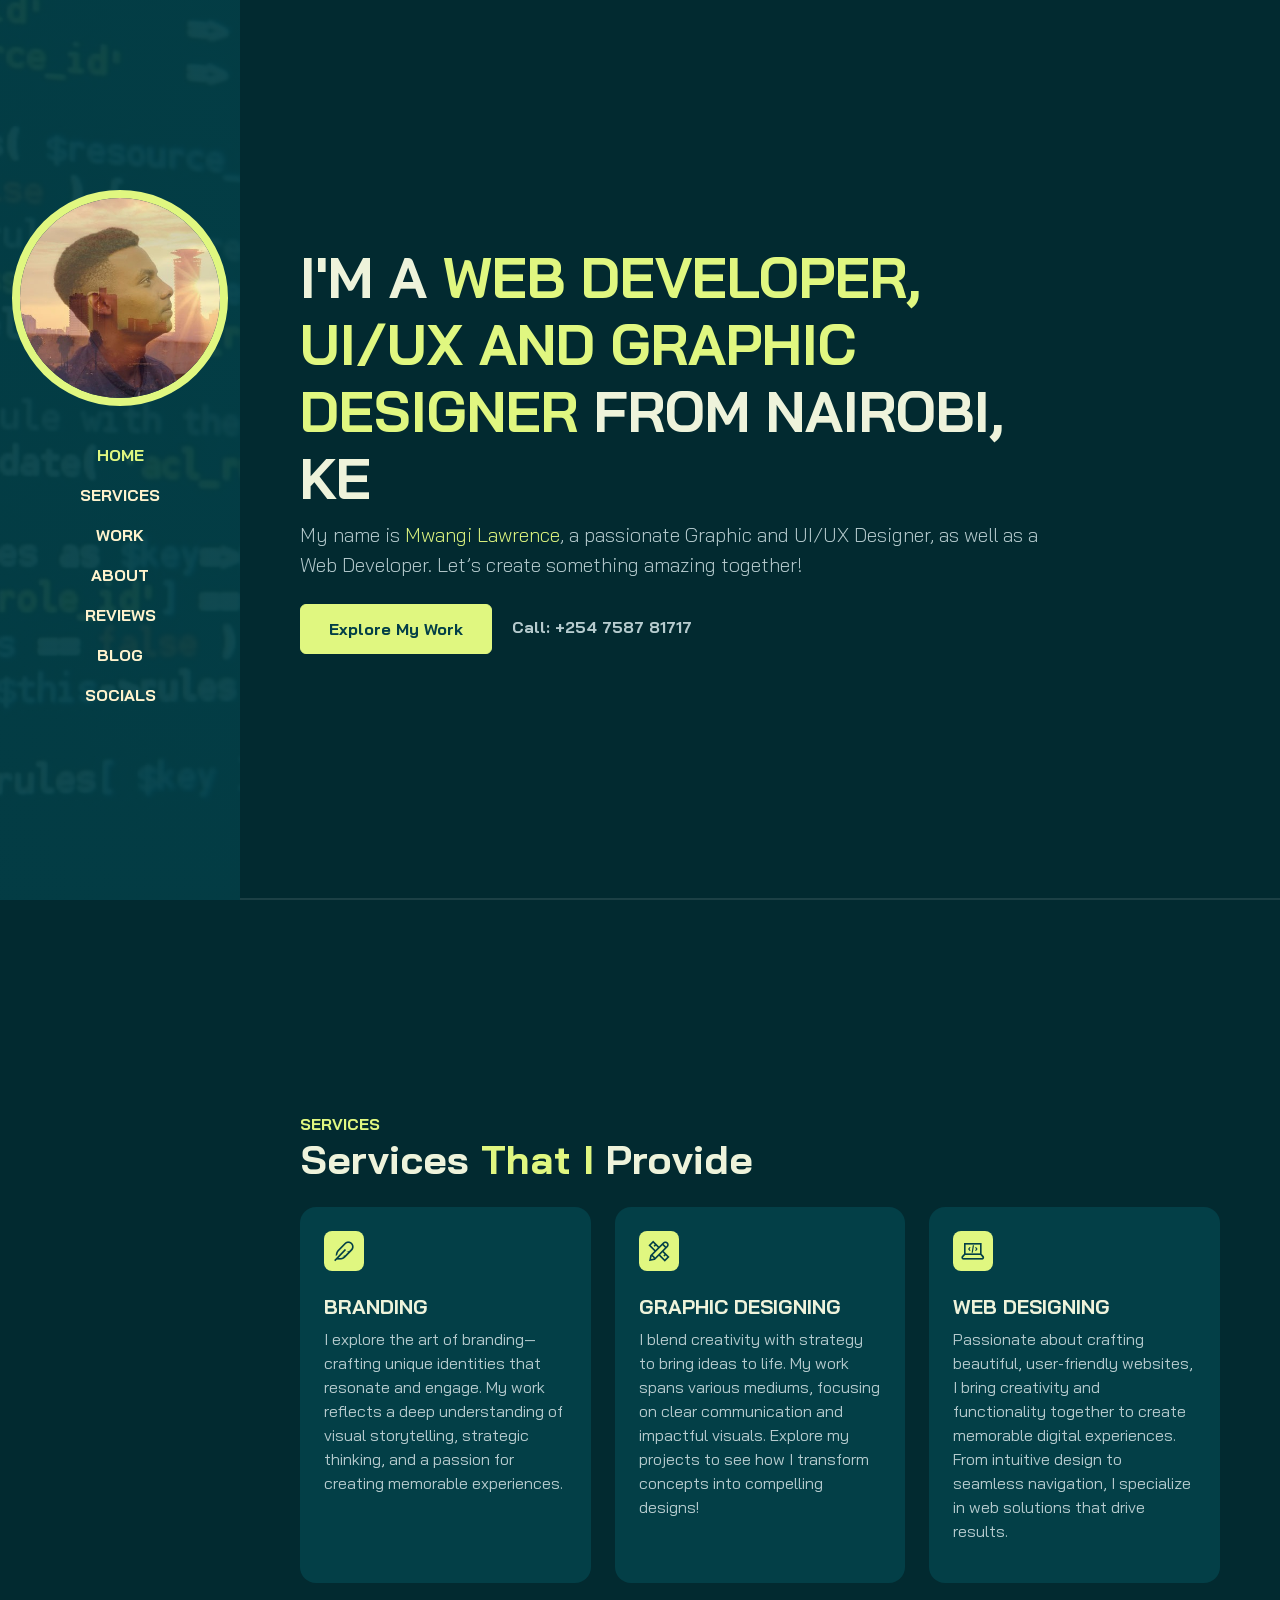
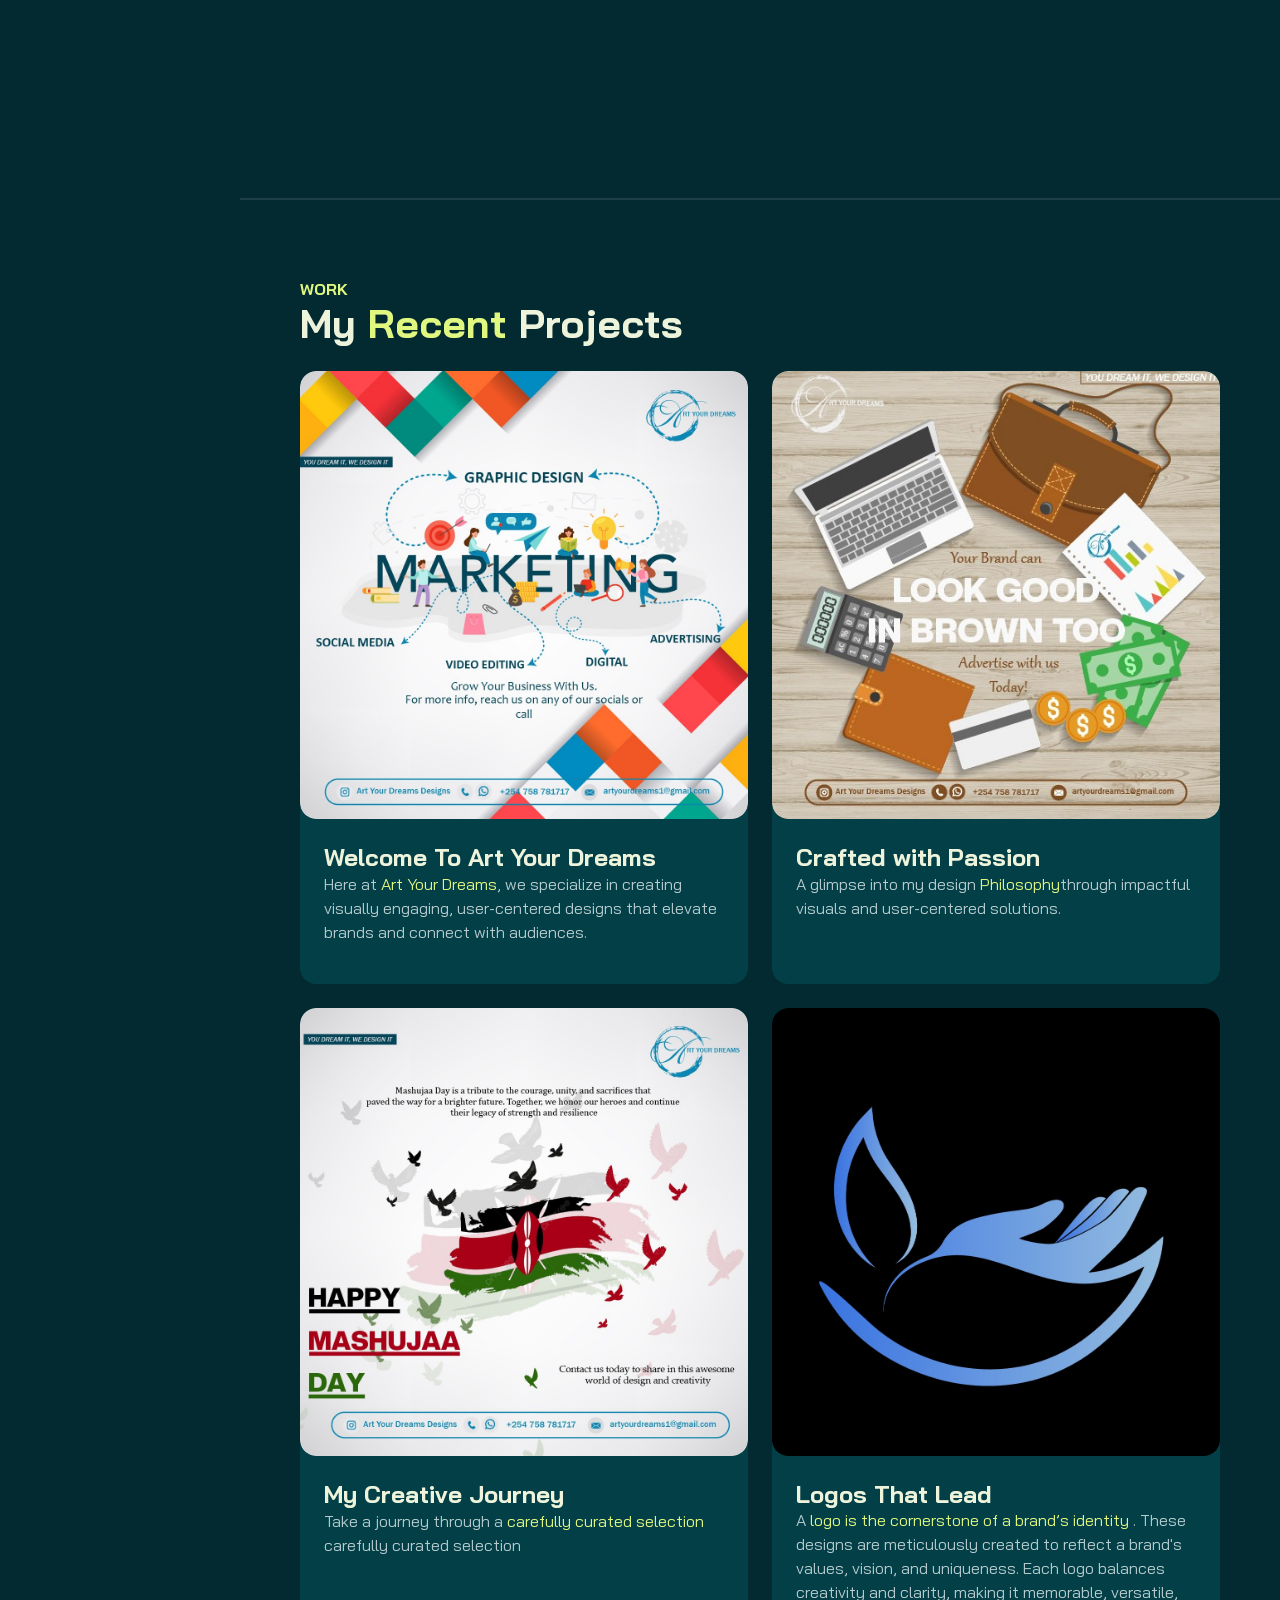
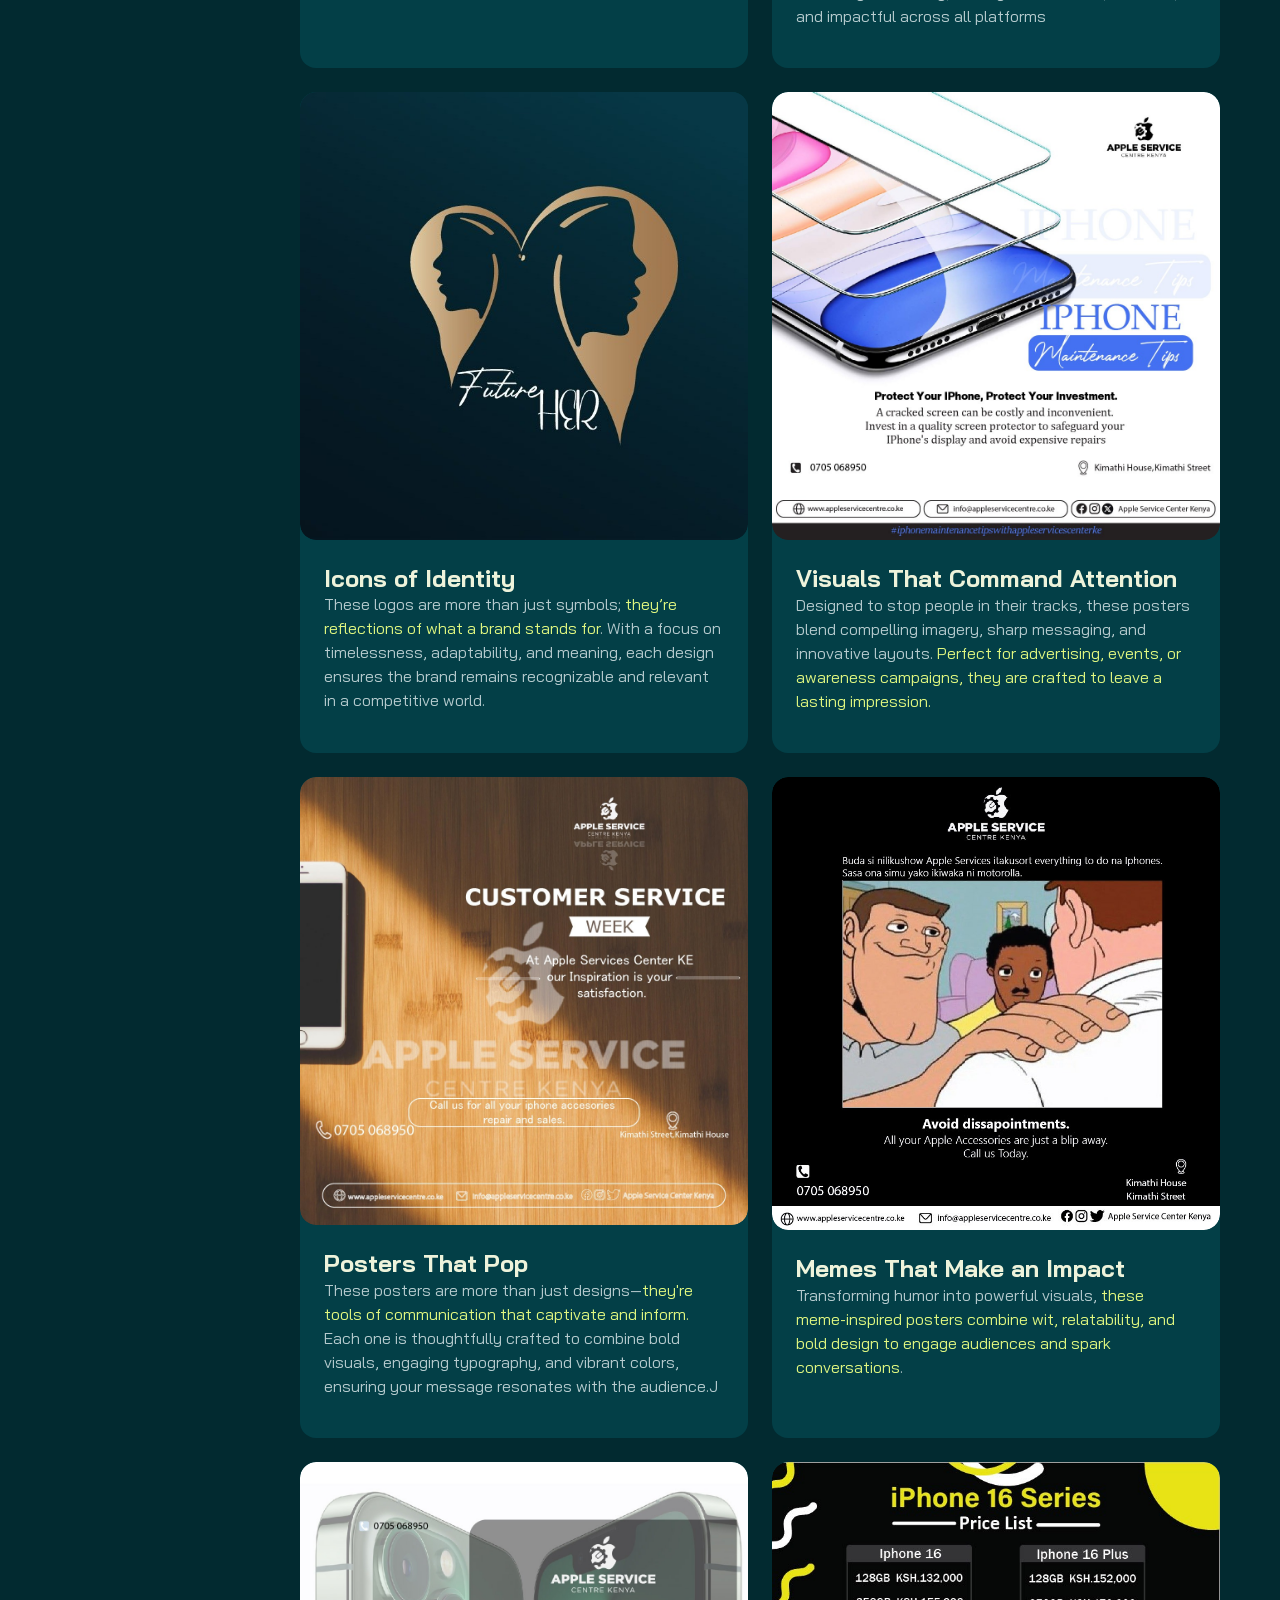
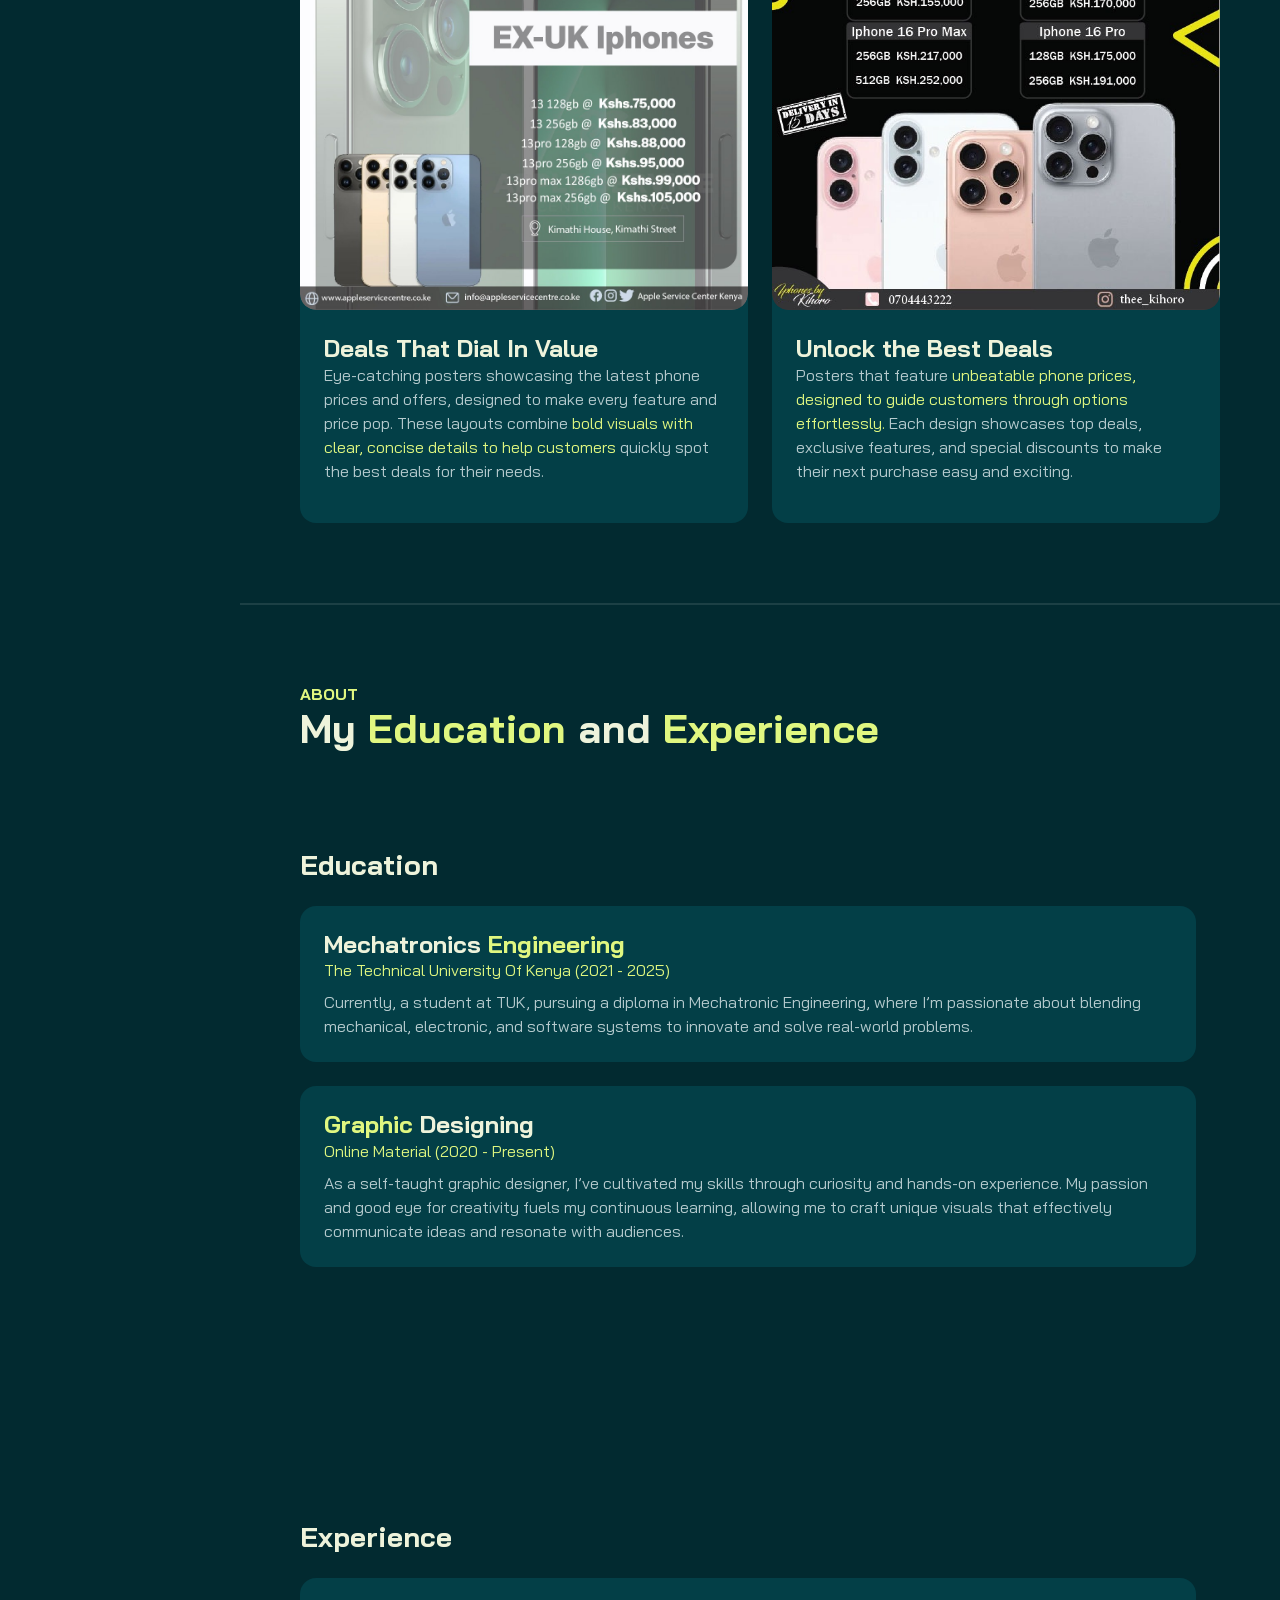
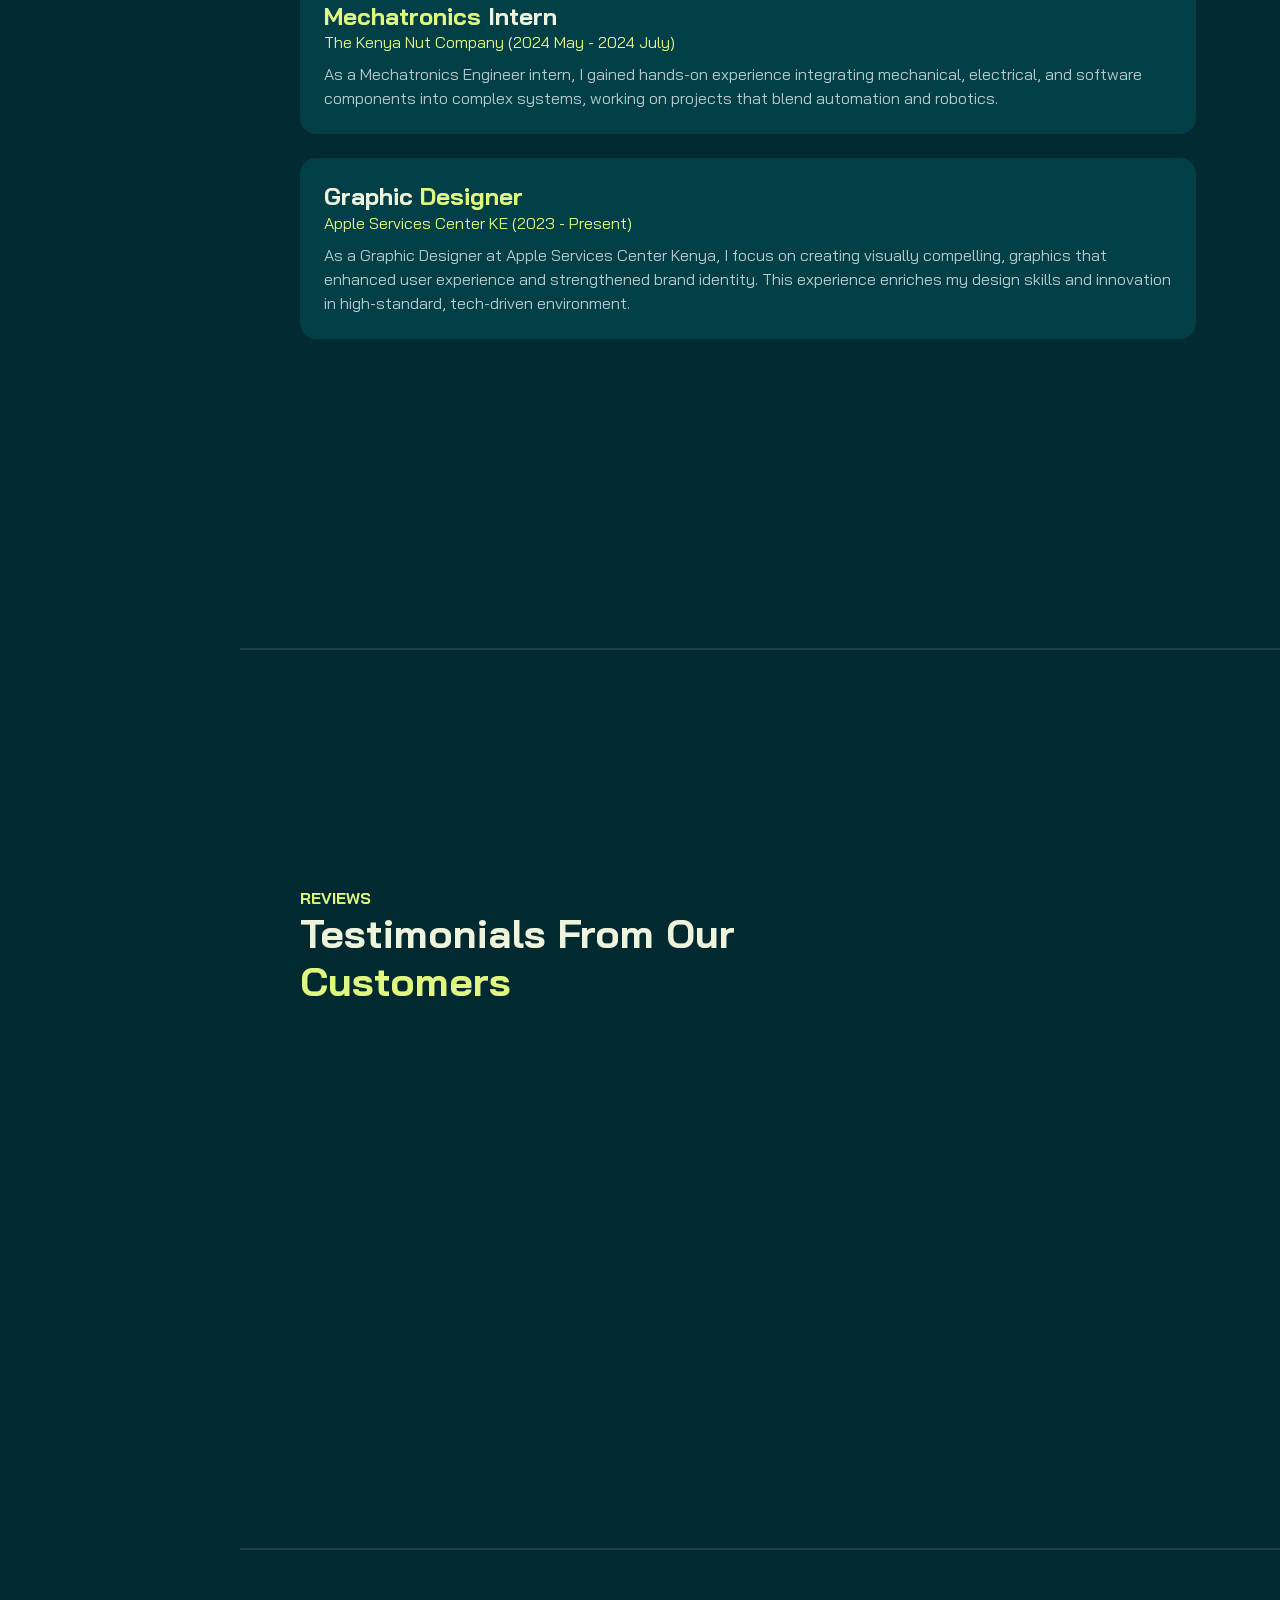
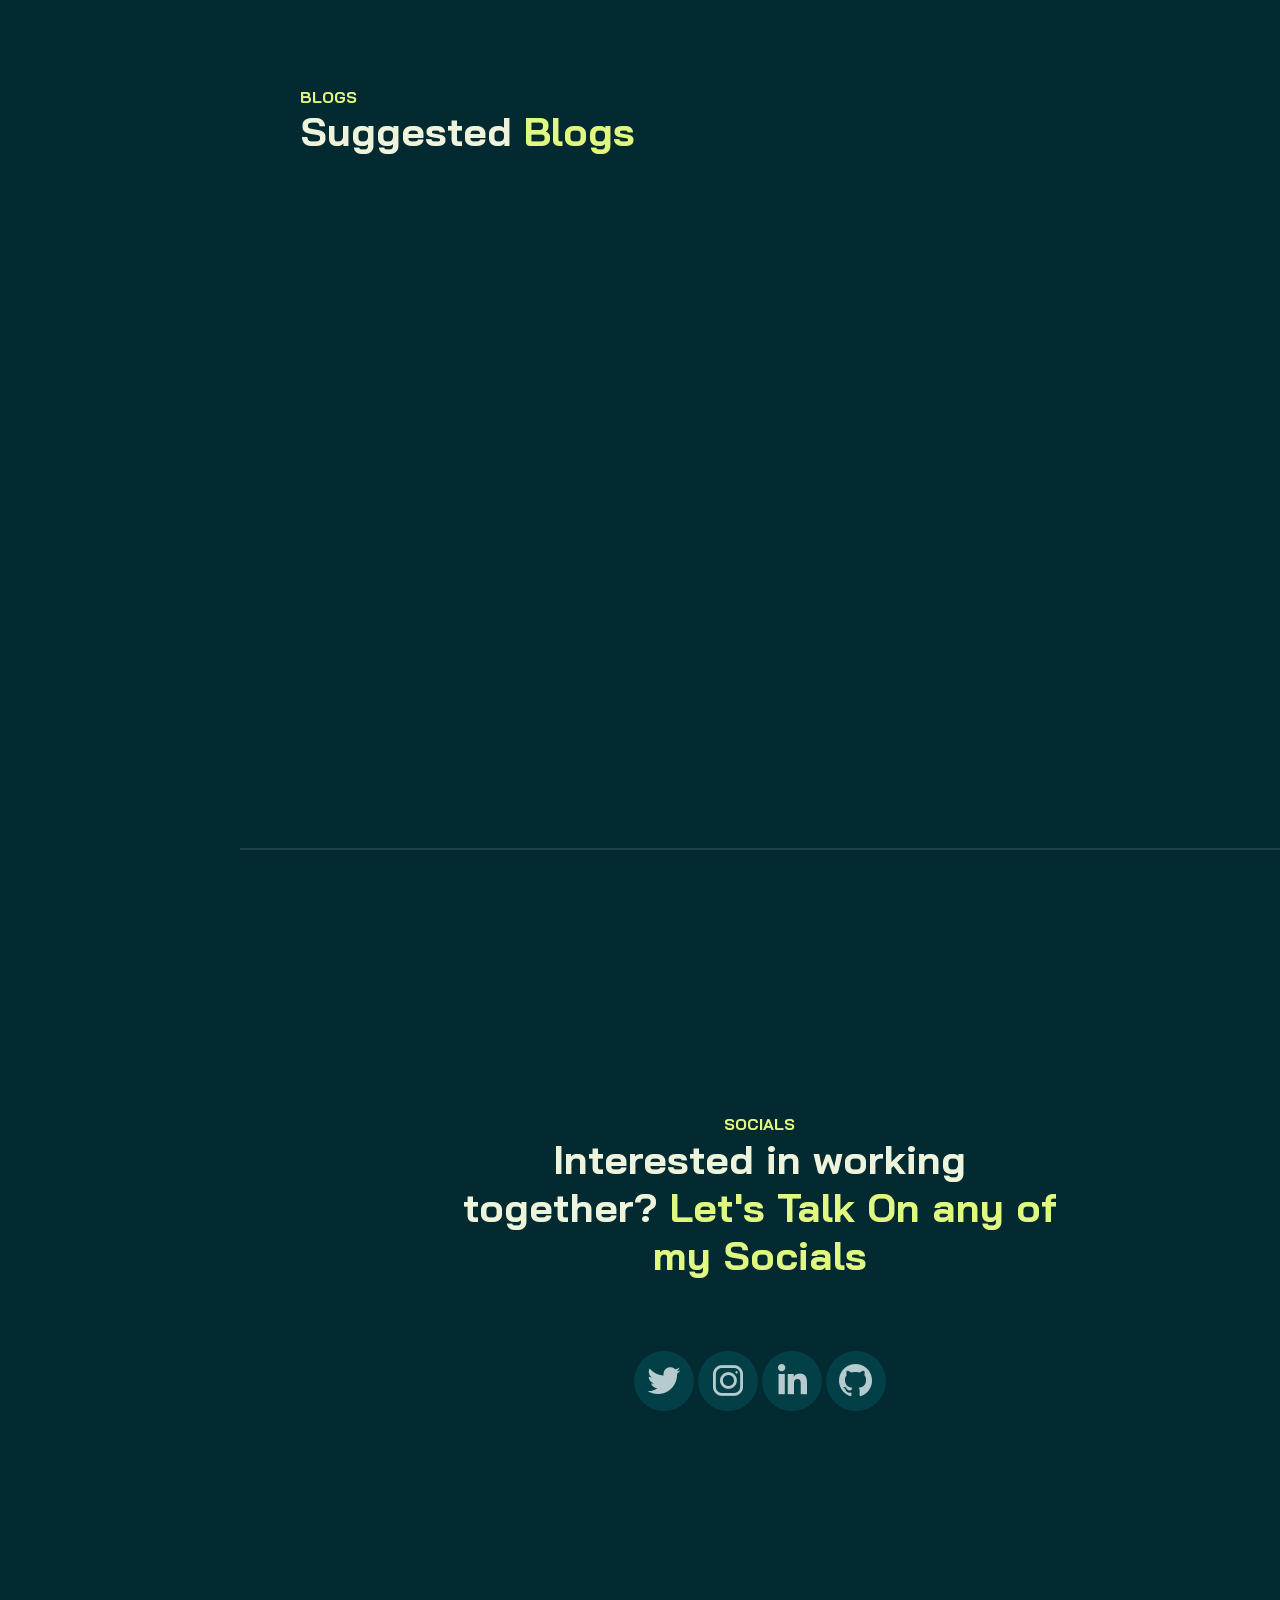
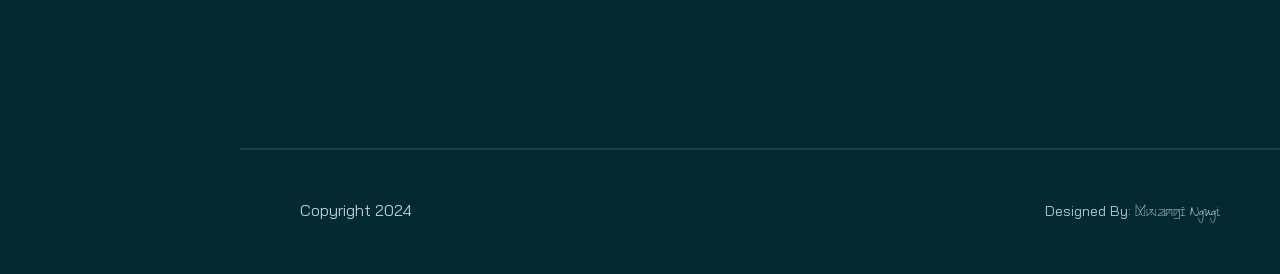
==== HTML.html @ e0cb2534 "portfolio complete! ready for deployment" ====
<!doctype html>
<html lang="en">
<head>
    <meta charset="UTF-8">
    <meta name="viewport" content="width=device-width, initial-scale=1">
    <title>Portfolio</title>
    <link rel="stylesheet" href="./assets/css/bootstrap.min.css">
    <link rel="stylesheet" href="./assets/css/aos.css">
    <link rel="stylesheet" href="./assets/css/line-awesome.min.css">
    <link rel="stylesheet" href="./assets/css/CSS.css">
</head>
<body data-bs-spy="scroll" data-bs-target=".navbar">

<!-- Navbar -->
<nav class="navbar navbar-expand-lg navbar-dark fixed-top">
    <div class="container flex-lg-column">
        <a class="navbar-brand mx-lg-auto mb-lg-4" href="#">
            <span class="h3 fw-bold d-block d-lg-none">
                <span class="style2">Mwangi</span>
                <span class="style1"> Ngugi</span>
            </span>
            <img src="./assets/images/profile.jpeg" class="d-none d-lg-block rounded-circle" alt="profile photo">
        </a>

        <button class="navbar-toggler" type="button" data-bs-toggle="collapse" data-bs-target="#navbarNavAltMarkup"
                aria-controls="navbarNavAltMarkup" aria-expanded="false" aria-label="Toggle navigation">
            <span class="navbar-toggler-icon"></span>
        </button>
        <div class="collapse navbar-collapse" id="navbarNavAltMarkup">
            <div class="navbar-nav ms-auto flex-lg-column text-lg-center">
                <a class="nav-link active" aria-current="page" href="#home">HOME</a>
                <a class="nav-link " aria-current="page" href="#services">SERVICES</a>
                <a class="nav-link " aria-current="page" href="#work">WORK</a>
                <a class="nav-link " aria-current="page" href="#about">ABOUT</a>
                <a class="nav-link " aria-current="page" href="#reviews">REVIEWS</a>
                <a class="nav-link " aria-current="page" href="#blog">BLOG</a>
                <a class="nav-link " aria-disabled="true" href="#socials">SOCIALS</a>
            </div>
        </div>
    </div>
</nav>
<!--END NAVBAR-->

<!--CONTENT WRAPPER-->
<div id="content-wrapper">
    <!--HOME-->
    <section id="home" class="full-height px-lg-5">
        <div class="container">
            <div class="row">
                <div class="col-lg-10">
                    <h1 class="display-4 fw-bold" data-aos="fade-up">I'M A <span class="text-brand">WEB DEVELOPER, UI/UX AND GRAPHIC DESIGNER</span>
                        FROM NAIROBI, KE</h1>
                    <p class="lead mt-2 mb-4" data-aos="fade-up" data-aos-delay="300">My name is <span
                            class="text-brand">Mwangi Lawrence</span>, a passionate Graphic and UI/UX Designer, as well
                        as a
                        Web Developer. Let’s create something amazing together!</p>
                    <div data-aos="fade-up" data-aos-delay="600">
                        <a href="#work" class="btn btn-brand me-3">Explore My Work</a>
                        <a href="tel:+254758781717" class="link-custom">Call: +254 7587 81717</a>
                    </div>

                </div>
            </div>
        </div>
    </section>

    <!--END HOME-->

    <!--SERVICES-->
    <section id="services" class="full-height px-lg-5" data-aos="fade-up">
        <div class="container">
            <div class="row pb-4">
                <div class="col-lg-8">
                    <h6 class="text-brand">SERVICES</h6>
                    <h1>Services <span class="text-brand">That I</span> Provide</h1>
                </div>
            </div>

            <div class="row gy-4">
                <div class="col-md-4" data-aos="fade-up">
                    <div class="service p-4 bg-base rounded-4 shadow-effect h-100 d-flex flex-column">
                        <div class="icons rounded-3">
                            <i class="las la-feather"></i>
                        </div>
                        <h5 class="mt-4 mb-2">BRANDING</h5>
                        <p>I explore the art of branding—crafting unique identities that resonate and engage. My work
                            reflects a deep understanding of visual storytelling, strategic thinking, and a passion for
                            creating memorable experiences.</p>
                        <!--                        <a href="#" class="link-custom">Read More</a>-->
                    </div>
                </div>


                <div class="col-md-4" data-aos="fade-up" data-aos-delay="300">
                    <div class="service p-4 bg-base rounded-4 shadow-effect h-100 d-flex flex-column">
                        <div class="icons rounded-3">
                            <i class="las la-pencil-ruler"></i>
                        </div>
                        <h5 class="mt-4 mb-2">GRAPHIC DESIGNING</h5>
                        <p>I blend creativity with strategy to bring ideas to life. My work spans various mediums,
                            focusing on clear communication and impactful visuals. Explore my projects to see how I
                            transform concepts into compelling designs!</p>
                        <!--                        <a href="#" class="link-custom">Read More</a>-->
                    </div>
                </div>


                <div class="col-md-4" data-aos="fade-up" data-aos-delay="600">
                    <div class="service p-4 bg-base rounded-4 shadow-effect h-100 d-flex flex-column">
                        <div class="icons rounded-3">
                            <i class="las la-laptop-code"></i>
                        </div>
                        <h5 class="mt-4 mb-2">WEB DESIGNING</h5>
                        <p>Passionate about crafting beautiful, user-friendly websites, I bring creativity and
                            functionality together to create memorable digital experiences. From intuitive design to
                            seamless navigation, I specialize in web solutions that drive results.</p>
                        <!--                        <a href="#" class="link-custom">Read More</a>-->
                    </div>
                </div>

            </div>
        </div>
    </section>

    <!--END SERVICES-->

    <!--WORK-->
    <section id="work" class="full-height px-lg-5">
        <div class="container">
            <div class="row pb-4">
                <div class="col-lg-8" data-aos="fade-up">
                    <h6 class="text-brand">WORK</h6>
                    <h1>My <span class="text-brand">Recent</span> Projects</h1>
                </div>
            </div>

            <div class="row gy-4">
                <div class="col-md-6" data-aos="fade-up">
                    <div class="card-custom shadow-effect bg-base rounded-4 h-100 d-flex flex-column">
                        <div class="card-custom-image rounded-4">
                            <img class="rounded-4" src="./assets/images/design-project-1.jpeg" alt="design-project-1">
                        </div>
                        <div class="card-custom-content p-4">
                            <h4>Welcome To Art Your Dreams</h4>
                            <p>Here at <span class="text-brand">Art Your Dreams</span>, we specialize in creating
                                visually engaging, user-centered designs that elevate brands and connect with audiences.
                            </p>
                            <!--                            <a href="#" class="link-custom">Explore More</a>-->
                        </div>
                    </div>
                </div>


                <div class="col-md-6" data-aos="fade-up" data-aos-delay="300">
                    <div class="card-custom shadow-effect bg-base rounded-4 h-100 d-flex flex-column">
                        <div class="card-custom-image rounded-4">
                            <img class="rounded-4" src="./assets/images/design-project-3.jpeg" alt="design-project-1">
                        </div>
                        <div class="card-custom-content p-4">
                            <h4>Crafted with Passion</h4>
                            <p>A glimpse into my design <span class="text-brand">Philosophy</span>through impactful
                                visuals and user-centered solutions.
                            </p>
                            <!--                            <a href="#" class="link-custom">Explore More</a>-->
                        </div>
                    </div>
                </div>


                <div class="col-md-6" data-aos="fade-up">
                    <div class="card-custom shadow-effect bg-base rounded-4 h-100 d-flex flex-column">
                        <div class="card-custom-image rounded-4">
                            <img class="rounded-4" src="./assets/images/design-project-2.jpeg" alt="design-project-1">
                        </div>
                        <div class="card-custom-content p-4">
                            <h4>My Creative Journey</h4>
                            <p>Take a journey through a <span class="text-brand">carefully curated selection </span>carefully
                                curated selection
                            </p>
                            <!--                            <a href="#" class="link-custom">Explore More</a>-->
                        </div>
                    </div>
                </div>


                <div class="col-md-6" data-aos="fade-up" data-aos-delay="300">
                    <div class="card-custom shadow-effect bg-base rounded-4 h-100 d-flex flex-column">
                        <div class="card-custom-image rounded-4">
                            <img class="rounded-4" src="./assets/images/mindful_logo.jpeg" alt="design-project-1">
                        </div>
                        <div class="card-custom-content p-4">
                            <h4>Logos That Lead</h4>
                            <p>A <span
                                    class="text-brand">logo is the cornerstone of a brand’s identity</span> .
                                These designs are meticulously created to reflect a brand's values, vision, and
                                uniqueness. Each logo balances creativity and clarity, making it memorable, versatile,
                                and impactful across all platforms
                            </p>
                            <!--                            <a href="#" class="link-custom">Explore More</a>-->
                        </div>
                    </div>
                </div>

                <div class="col-md-6" data-aos="fade-up" data-aos-delay="300">
                    <div class="card-custom shadow-effect bg-base rounded-4 h-100 d-flex flex-column">
                        <div class="card-custom-image rounded-4">
                            <img class="rounded-4" src="./assets/images/futureher_logo.jpeg" alt="design-project-1">
                        </div>
                        <div class="card-custom-content p-4">
                            <h4>Icons of Identity</h4>
                            <p>These logos are more than just symbols; <span
                                    class="text-brand">they’re reflections of what a brand stands for</span>. With a
                                focus on timelessness, adaptability, and meaning, each design ensures the brand remains
                                recognizable and relevant in a competitive world.
                            </p>
                            <!--                            <a href="#" class="link-custom">Explore More</a>-->
                        </div>
                    </div>
                </div>

                <div class="col-md-6" data-aos="fade-up" data-aos-delay="300">
                    <div class="card-custom shadow-effect bg-base rounded-4 h-100 d-flex flex-column">
                        <div class="card-custom-image rounded-4">
                            <img class="rounded-4" src="./assets/images/apple_services_project_1.jpeg"
                                 alt="design-project-1">
                        </div>
                        <div class="card-custom-content p-4">
                            <h4>Visuals That Command Attention</h4>
                            <p>Designed to stop people in their tracks, these posters blend compelling imagery, sharp
                                messaging, and innovative layouts. <span
                                        class="text-brand">Perfect for advertising, events, or awareness campaigns, they are crafted to leave a lasting impression.</span>
                            </p>
                            <!--                            <a href="#" class="link-custom">Explore More</a>-->
                        </div>
                    </div>
                </div>

                <div class="col-md-6" data-aos="fade-up" data-aos-delay="300">
                    <div class="card-custom shadow-effect bg-base rounded-4 h-100 d-flex flex-column">
                        <div class="card-custom-image rounded-4">
                            <img class="rounded-4" src="./assets/images/apple_services_project_3.jpeg"
                                 alt="design-project-1">
                        </div>
                        <div class="card-custom-content p-4">
                            <h4>Posters That Pop</h4>
                            <p>These posters are more than just designs—<span
                                    class="text-brand">they're tools of communication that captivate and inform.</span>
                                Each one is thoughtfully crafted to combine bold visuals, engaging typography, and
                                vibrant colors, ensuring your message resonates with the audience.J
                            </p>
                            <!--                            <a href="#" class="link-custom">Explore More</a>-->
                        </div>
                    </div>
                </div>

                <div class="col-md-6" data-aos="fade-up" data-aos-delay="300">
                    <div class="card-custom shadow-effect bg-base rounded-4 h-100 d-flex flex-column">
                        <div class="card-custom-image rounded-4">
                            <img class="rounded-4" src="./assets/images/apple_services_project_10.jpeg"
                                 alt="design-project-1">
                        </div>
                        <div class="card-custom-content p-4">
                            <h4>Memes That Make an Impact</h4>
                            <p>Transforming humor into powerful visuals, <span
                                    class="text-brand">these meme-inspired posters combine wit, relatability, and bold design to engage audiences and spark conversations</span>.
                            </p>
                            <!--                            <a href="#" class="link-custom">Explore More</a>-->
                        </div>
                    </div>
                </div>

                <div class="col-md-6" data-aos="fade-up" data-aos-delay="300">
                    <div class="card-custom shadow-effect bg-base rounded-4 h-100 d-flex flex-column">
                        <div class="card-custom-image rounded-4">
                            <img class="rounded-4" src="./assets/images/apple_services_project_6.jpeg"
                                 alt="design-project-1">
                        </div>
                        <div class="card-custom-content p-4">
                            <h4>Deals That Dial In Value</h4>
                            <p>Eye-catching posters showcasing the latest phone prices and offers, designed to make
                                every feature and price pop. These layouts combine <span
                                        class="text-brand">bold visuals with clear, concise details to help customers</span>
                                quickly spot the best deals for their needs.
                            </p>
                            <!--                            <a href="#" class="link-custom">Explore More</a>-->
                        </div>
                    </div>
                </div>

                <div class="col-md-6" data-aos="fade-up" data-aos-delay="300">
                    <div class="card-custom shadow-effect bg-base rounded-4 h-100 d-flex flex-column">
                        <div class="card-custom-image rounded-4">
                            <img class="rounded-4" src="./assets/images/kihoro_project.jpeg" alt="design-project-1">
                        </div>
                        <div class="card-custom-content p-4">
                            <h4>Unlock the Best Deals</h4>
                            <p>Posters that feature <span
                                    class="text-brand">unbeatable phone prices, designed to guide customers through options effortlessly.</span>
                                Each design showcases top deals, exclusive features, and special discounts to make their
                                next purchase easy and exciting.
                            </p>
                            <!--                            <a href="#" class="link-custom">Explore More</a>-->
                        </div>
                    </div>
                </div>
            </div>
        </div>
    </section>
    <!--END WORK-->

    <!--ABOUT-->
    <div id="about" class="full-height px-lg-5">
        <div class="container">

            <div class="row pb-4">
                <div class="col-lg-8" data-aos="fade-up">
                    <h6 class="text-brand">ABOUT</h6>
                    <h1>My <span class="text-brand">Education</span> and <span class="text-brand">Experience</span></h1>
                </div>


                <div class="row gy-5">

                    <!--                    left_side-->
                    <div class="col-lg-12">
                        <h3 class="mb-4" data-aos="fade-up" data-aos-delay="300">Education</h3>
                        <div class="row gy-4">
                            <div class="col-12" data-aos="fade-up" data-aos-delay="600">
                                <div class="bg-base p-4 rounded-4 shadow-effect">
                                    <h4>Mechatronics<span class="text-brand"> Engineering</span></h4>
                                    <p class="text-brand mb-2">The Technical University Of Kenya (2021 - 2025)</p>
                                    <p class="mb-0">Currently, a student at TUK, pursuing a diploma in Mechatronic
                                        Engineering, where I’m passionate about blending mechanical, electronic, and
                                        software systems to innovate and solve real-world problems.</p>
                                </div>
                            </div>


                            <div class="col-12" data-aos="fade-up" data-aos-delay="500">
                                <div class="bg-base p-4 rounded-4 shadow-effect">
                                    <h4><span class="text-brand">Graphic</span> Designing</h4>
                                    <p class="text-brand mb-2">Online Material (2020 - Present)</p>
                                    <p class="mb-0">As a self-taught graphic designer, I’ve cultivated my skills
                                        through
                                        curiosity and hands-on experience. My passion and good eye for creativity
                                        fuels
                                        my continuous learning, allowing me to craft unique visuals that effectively
                                        communicate ideas and resonate with audiences.</p>
                                </div>
                            </div>


                            <div class="col-12" data-aos="fade-up" data-aos-delay="500">
                                <div class="bg-base p-4 rounded-4 shadow-effect">
                                    <h4><span class="text-brand"> Full-Stack  </span>Web Developing
                                    </h4>
                                    <p class="text-brand mb-2">Emobilis Bootcamp (2024 - Present)</p>
                                    <p class="mb-0">Through eMobilis Bootcamp, I’ve gained expertise in crafting
                                        engaging, user-centric applications through the extensive training. This
                                        comprehensive program has provided me with the tools to build powerful web
                                        solutions, encompassing everything from sleek front-end design to efficient
                                        back-end integration.</p>
                                </div>
                            </div>
                        </div>
                    </div>

                    <!--                    right_side-->
                    <div class="col-lg-12">
                        <h3 class="mb-4" data-aos="fade-up" data-aos-delay="300">Experience</h3>
                        <div class="row gy-4">
                            <div class="col-12" data-aos="fade-up" data-aos-delay="700">
                                <div class="bg-base p-4 rounded-4 shadow-effect">
                                    <h4><span class="text-brand">Mechatronics</span> Intern</h4>
                                    <p class="text-brand mb-2">The Kenya Nut Company (2024 May - 2024 July)</p>
                                    <p class="mb-0">As a Mechatronics Engineer intern, I gained hands-on experience
                                        integrating mechanical, electrical, and software components into complex
                                        systems, working on projects that blend automation and robotics.</p>
                                </div>
                            </div>


                            <div class="col-12" data-aos="fade-up" data-aos-delay="700">
                                <div class="bg-base p-4 rounded-4 shadow-effect">
                                    <h4>Graphic<span class="text-brand"> Designer</span></h4>
                                    <p class="text-brand mb-2">Apple Services Center KE (2023 - Present)</p>
                                    <p class="mb-0">As a Graphic Designer at Apple Services Center Kenya, I focus on
                                        creating visually compelling, graphics that enhanced user experience and
                                        strengthened brand identity. This experience enriches my design skills and
                                        innovation in high-standard, tech-driven environment.</p>
                                </div>
                            </div>


                            <div class="col-12" data-aos="fade-up" data-aos-delay="800">
                                <div class="bg-base p-4 rounded-4 shadow-effect">
                                    <h4>Freelancing <span class="text-brand"> UI/UX Designer</span>
                                    </h4>
                                    <p class="text-brand mb-2">Emobilis Bootcamp (2024 - Present)</p>
                                    <p class="mb-0">I’m a freelancing UI/UX web designer focused on creating
                                        intuitive,
                                        engaging, and visually appealing digital experiences. My goal is to combine
                                        creativity with functionality to help brands connect with their audience
                                        effectively. After all, that's the main bridge that requires crossing.</p>
                                </div>
                            </div>
                        </div>
                    </div>
                </div>
            </div>
        </div>
    </div>
    <!--END ABOUT-->

    <!--REVIEWS-->
    <div id="reviews" class="full-height px-lg-5">
        <div class="container">

            <div class="row pb-4">
                <div class="col-lg-8" data-aos="fade-up">
                    <h6 class="text-brand">REVIEWS</h6>
                    <h1>Testimonials From Our <span class="text-brand">Customers</span></h1>
                </div>
            </div>

            <!--            REVIEW CARDS-->
            <div class="row gy-4">
                <div class="col-md-4" data-aos="flip-left">

                    <div class="review shadow-effect bg-base p-4 rounded-4 h-100 d-flex flex-column">
                        <div class="text-brand h5">
                            <i class="las la-star"></i>
                            <i class="las la-star"></i>
                            <i class="las la-star"></i>
                            <i class="las la-star"></i>
                            <i class="las la-star"></i>
                        </div>
                        <p class="my-3">Outstanding work! Brought our vision to life with creativity and precision.
                            Highly recommend for anyone seeking top-notch graphic design.</p>
                        <div class="person">
                            <h5 class="mb-0">Thee Kihoro</h5>
                            <p class="mb-0 text-brand">Phones By Kihoro</p>
                        </div>
                    </div>
                </div>


                <div class="col-md-4" data-aos="flip-left" data-aos-delay="300">

                    <div class="review shadow-effect bg-base p-4 rounded-4 h-100 d-flex flex-column">
                        <div class="text-brand h5">
                            <i class="las la-star"></i>
                            <i class="las la-star"></i>
                            <i class="las la-star"></i>
                            <i class="las la-star"></i>
                            <i class="las la-star"></i>
                        </div>
                        <p class="my-3">Professional and easy to work with! Excellent communication, quick
                            adjustments,
                            and designs that elevated our brand. Highly impressed!</p>
                        <div class="person">
                            <h5 class="mb-0">Ng'ash</h5>
                            <p class="mb-0 text-brand">Apple Services Center KE</p>
                        </div>
                    </div>
                </div>


                <div class="col-md-4" data-aos="flip-left" data-aos-delay="600">

                    <div class="review shadow-effect bg-base p-4 rounded-4 h-100 d-flex flex-column">
                        <div class="text-brand h5">
                            <i class="las la-star"></i>
                            <i class="las la-star"></i>
                            <i class="las la-star"></i>
                            <i class="las la-star"></i>
                            <i class="las la-star"></i>
                        </div>
                        <p class="my-3">Exceeded our expectations! Stunning designs delivered on time, perfectly
                            aligned
                            with our brand. One of the best freelancers we’ve worked with!</p>
                        <div class="person">
                            <h5 class="mb-0">Mwangi Ngugi</h5>
                            <p class="mb-0 text-brand">Art Your Dreams</p>
                        </div>
                    </div>
                </div>
            </div>
        </div>
    </div>
    <!--END REVIEWS-->

    <!--BLOGS-->
    <div id="blog" class="full-height px-lg-5">
        <div class="container">

            <div class="row pb-4" data-aos="fade-up">
                <div class="col-lg-8">
                    <h6 class="text-brand">BLOGS</h6>
                    <h1>Suggested <span class="text-brand">Blogs</span></h1>
                </div>
            </div>

            <div class="row gy-4">
                <div class="col-md-4" data-aos="flip-up">
                    <div class="card-custom shadow-effect bg-base rounded-4 h-100 d-flex flex-column">
                        <div class="card-custom-image rounded-4">
                            <img class="rounded-4" src="./assets/images/whirll.png" alt="design-project-1">
                        </div>
                        <div class="card-custom-content p-4">
                            <p class="text-brand mb-2">20 May, 2024</p>
                            <h5 class="mb-4"><span class="text-brand">Welcoming The Ages; </span>The story of
                                Hospitality</h5>
                            <p>By Cynthia <span class="text-brand">Wambui</span></p>
                            <a href="https://www.mobileapp.app/to/Eh4kEBY?ref=cl" target="_blank" class="link-custom">Explore
                                More</a>
                        </div>
                    </div>
                </div>


                <div class="col-md-4" data-aos="flip-up" data-aos-delay="300">
                    <div class="card-custom shadow-effect bg-base rounded-4 h-100 d-flex flex-column">
                        <div class="card-custom-image rounded-4">
                            <img class="rounded-4" src="./assets/images/psychacks.png" alt="psychacks">
                        </div>
                        <div class="card-custom-content p-4">
                            <p class="text-brand mb-2">15 October, 2024</p>
                            <h5 class="mb-4"><span class="text-brand">Understanding Men</span> (rich, attractive, or
                                loyal)</h5>
                            <p>Dr Orion <span class="text-brand">Taraban</span></p>
                            <a href="https://oriontaraban.podbean.com/" target="_blank" class="link-custom">Explore
                                More</a>
                        </div>
                    </div>
                </div>


                <div class="col-md-4" data-aos="flip-up" data-aos-delay="600">
                    <div class="card-custom shadow-effect bg-base rounded-4 h-100 d-flex flex-column">
                        <div class="card-custom-image rounded-4">
                            <img class="rounded-4" src="./assets/images/washwash2.png" alt="washwash">
                        </div>
                        <div class="card-custom-content p-4">
                            <p class="text-brand mb-2">12 November, 2024</p>
                            <h5 class="mb-4">Home of <span class="text-brand">"Wash Wash"</span> cleaners</h5>
                            <p>By Benjamin <span class="text-brand">Imende</span></p>
                            <a href="https://www.standardmedia.co.ke/article/2001506225/home-of-wash-wash-cleaners#google_vignette"
                               target="_blank"
                               class="link-custom">Explore More</a>
                        </div>
                    </div>
                </div>

            </div>

        </div>
    </div>
    <!--END BLOGS-->

    <!--CONTACT-->
    <div id="socials" class="full-height px-lg-5">
        <div class="container">

            <div class="row justify-content-center text-center pb-4" data-aos="fade-up">
                <div class="col-lg-8 pb-4" data-aos="fade-up">
                    <h6 class="text-brand">SOCIALS</h6>
                    <h1>Interested in working together? <span class="text-brand">Let's Talk On any of my Socials</span>
                    </h1>
                </div>
                <!--    FOOTER-->
                <footer class="py-5 px-lg-5">
                    <div class="container">
                            <div class="col-auto">
                                <div class="social-icons">
                                    <a href="https://x.com/iamngugi1" target="_blank"><i class="lab la-twitter"></i></a>
                                    <a href="https://www.instagram.com/i_am_n.g.u.g.i._/profilecard/?igsh=MWJreWRzbTl5ZDJueg=="
                                       target="_blank"><i class="lab la-instagram"></i></a>
                                    <a href="https://www.linkedin.com/in/lawrence-ngugi-367585233?utm_source=share&utm_campaign=share_via&utm_content=profile&utm_medium=android_app"
                                       target="_blank"><i class="lab la-linkedin-in"></i></a>
                                    <a href="https://github.com/CreatorLarry" target="_blank"><i
                                            class="lab la-github"></i></a>
                                </div>
                            </div>
                    </div>
                </footer>
                <!--   END FOOTER-->
                <!--                <div class="col-lg-8" data-aos="fade-up" data-aos-delay="300">-->
                <!--                    <form action="#" class="row g-lg-3 gy-3">-->
                <!--                        <div class="form-group col-md-6">-->
                <!--                            <input type="text" class="form-control" placeholder="Enter your name">-->
                <!--                        </div>-->

                <!--                        <div class="form-group col-md-6">-->
                <!--                            <input type="email" class="form-control" placeholder="Enter your email">-->
                <!--                        </div>-->

                <!--                        <div class="form-group col-12">-->
                <!--                            <input type="text" class="form-control" placeholder="Enter Subject">-->
                <!--                        </div>-->

                <!--                        <div class="form-group col-12">-->
                <!--                            <textarea name="" rows="4" class="form-control" placeholder="Enter Message"></textarea>-->

                <!--                            <div class="form-group col-12 d-grid mt-4">-->
                <!--                                <a href="mailto:lawrencengugi90@gmail.com"><button type="submit" href="" class="btn btn-brand">Contact me</button></a>-->
                <!--                            </div>-->
                <!--                    </form>-->
                <!--                </div>-->
            </div>


        </div>
    </div>
    <!--END CONTACT-->


    <!--    FOOTER-->
    <footer class="py-5 px-lg-5">
        <div class="container">
            <div class="row gy-4 justify-content-between">
                <div class="col-auto">
                    <p class="mb-0">Copyright 2024</p>
                </div>
                <div class="col-auto"><span class="reduce_font">Designed By: </span>
                <span class="style2">Mwangi</span>
                <span class="style1"> Ngugi</span>
                </div>
            </div>
        </div>
    </footer>
    <!--   END FOOTER-->
</div>

<!--END CONTENT WRAPPER-->
<script src="./assets/js/bootstrap.bundle.min.js"></script>
<script src="./assets/js/aos.js"></script>
<script src="./assets/js/JS.js"></script>
</body>
</html>
---- assets/css/line-awesome.min.css ----
.la,.lab,.lad,.lal,.lar,.las{-moz-osx-font-smoothing:grayscale;-webkit-font-smoothing:antialiased;display:inline-block;font-style:normal;font-variant:normal;text-rendering:auto;line-height:1}.la-lg{font-size:1.33333em;line-height:.75em;vertical-align:-.0667em}.la-xs{font-size:.75em}.la-sm{font-size:.875em}.la-1x{font-size:1em}.la-2x{font-size:2em}.la-3x{font-size:3em}.la-4x{font-size:4em}.la-5x{font-size:5em}.la-6x{font-size:6em}.la-7x{font-size:7em}.la-8x{font-size:8em}.la-9x{font-size:9em}.la-10x{font-size:10em}.la-fw{text-align:center;width:1.25em}.la-ul{list-style-type:none;margin-left:2.5em;padding-left:0}.la-ul>li{position:relative}.la-li{left:-2em;position:absolute;text-align:center;width:2em;line-height:inherit}.la-border{border:solid .08em #eee;border-radius:.1em;padding:.2em .25em .15em}.la-pull-left{float:left}.la-pull-right{float:right}.la.la-pull-left,.lab.la-pull-left,.lal.la-pull-left,.lar.la-pull-left,.las.la-pull-left{margin-right:.3em}.la.la-pull-right,.lab.la-pull-right,.lal.la-pull-right,.lar.la-pull-right,.las.la-pull-right{margin-left:.3em}.la-spin{-webkit-animation:la-spin 2s infinite linear;animation:la-spin 2s infinite linear}.la-pulse{-webkit-animation:la-spin 1s infinite steps(8);animation:la-spin 1s infinite steps(8)}@-webkit-keyframes la-spin{0%{-webkit-transform:rotate(0);transform:rotate(0)}100%{-webkit-transform:rotate(360deg);transform:rotate(360deg)}}@keyframes la-spin{0%{-webkit-transform:rotate(0);transform:rotate(0)}100%{-webkit-transform:rotate(360deg);transform:rotate(360deg)}}.la-rotate-90{-webkit-transform:rotate(90deg);transform:rotate(90deg)}.la-rotate-180{-webkit-transform:rotate(180deg);transform:rotate(180deg)}.la-rotate-270{-webkit-transform:rotate(270deg);transform:rotate(270deg)}.la-flip-horizontal{-webkit-transform:scale(-1,1);transform:scale(-1,1)}.la-flip-vertical{-webkit-transform:scale(1,-1);transform:scale(1,-1)}.la-flip-both,.la-flip-horizontal.la-flip-vertical{-webkit-transform:scale(-1,-1);transform:scale(-1,-1)}:root .la-flip-both,:root .la-flip-horizontal,:root .la-flip-vertical,:root .la-rotate-180,:root .la-rotate-270,:root .la-rotate-90{-webkit-filter:none;filter:none}.la-stack{display:inline-block;height:2em;line-height:2em;position:relative;vertical-align:middle;width:2.5em}.la-stack-1x,.la-stack-2x{left:0;position:absolute;text-align:center;width:100%}.la-stack-1x{line-height:inherit}.la-stack-2x{font-size:2em}.la-inverse{color:#fff}.la-500px:before{content:"\f26e"}.la-accessible-icon:before{content:"\f368"}.la-accusoft:before{content:"\f369"}.la-acquisitions-incorporated:before{content:"\f6af"}.la-ad:before{content:"\f641"}.la-address-book:before{content:"\f2b9"}.la-address-card:before{content:"\f2bb"}.la-adjust:before{content:"\f042"}.la-adn:before{content:"\f170"}.la-adobe:before{content:"\f778"}.la-adversal:before{content:"\f36a"}.la-affiliatetheme:before{content:"\f36b"}.la-air-freshener:before{content:"\f5d0"}.la-airbnb:before{content:"\f834"}.la-algolia:before{content:"\f36c"}.la-align-center:before{content:"\f037"}.la-align-justify:before{content:"\f039"}.la-align-left:before{content:"\f036"}.la-align-right:before{content:"\f038"}.la-alipay:before{content:"\f642"}.la-allergies:before{content:"\f461"}.la-amazon:before{content:"\f270"}.la-amazon-pay:before{content:"\f42c"}.la-ambulance:before{content:"\f0f9"}.la-american-sign-language-interpreting:before{content:"\f2a3"}.la-amilia:before{content:"\f36d"}.la-anchor:before{content:"\f13d"}.la-android:before{content:"\f17b"}.la-angellist:before{content:"\f209"}.la-angle-double-down:before{content:"\f103"}.la-angle-double-left:before{content:"\f100"}.la-angle-double-right:before{content:"\f101"}.la-angle-double-up:before{content:"\f102"}.la-angle-down:before{content:"\f107"}.la-angle-left:before{content:"\f104"}.la-angle-right:before{content:"\f105"}.la-angle-up:before{content:"\f106"}.la-angry:before{content:"\f556"}.la-angrycreative:before{content:"\f36e"}.la-angular:before{content:"\f420"}.la-ankh:before{content:"\f644"}.la-app-store:before{content:"\f36f"}.la-app-store-ios:before{content:"\f370"}.la-apper:before{content:"\f371"}.la-apple:before{content:"\f179"}.la-apple-alt:before{content:"\f5d1"}.la-apple-pay:before{content:"\f415"}.la-archive:before{content:"\f187"}.la-archway:before{content:"\f557"}.la-arrow-alt-circle-down:before{content:"\f358"}.la-arrow-alt-circle-left:before{content:"\f359"}.la-arrow-alt-circle-right:before{content:"\f35a"}.la-arrow-alt-circle-up:before{content:"\f35b"}.la-arrow-circle-down:before{content:"\f0ab"}.la-arrow-circle-left:before{content:"\f0a8"}.la-arrow-circle-right:before{content:"\f0a9"}.la-arrow-circle-up:before{content:"\f0aa"}.la-arrow-down:before{content:"\f063"}.la-arrow-left:before{content:"\f060"}.la-arrow-right:before{content:"\f061"}.la-arrow-up:before{content:"\f062"}.la-arrows-alt:before{content:"\f0b2"}.la-arrows-alt-h:before{content:"\f337"}.la-arrows-alt-v:before{content:"\f338"}.la-artstation:before{content:"\f77a"}.la-assistive-listening-systems:before{content:"\f2a2"}.la-asterisk:before{content:"\f069"}.la-asymmetrik:before{content:"\f372"}.la-at:before{content:"\f1fa"}.la-atlas:before{content:"\f558"}.la-atlassian:before{content:"\f77b"}.la-atom:before{content:"\f5d2"}.la-audible:before{content:"\f373"}.la-audio-description:before{content:"\f29e"}.la-autoprefixer:before{content:"\f41c"}.la-avianex:before{content:"\f374"}.la-aviato:before{content:"\f421"}.la-award:before{content:"\f559"}.la-aws:before{content:"\f375"}.la-baby:before{content:"\f77c"}.la-baby-carriage:before{content:"\f77d"}.la-backspace:before{content:"\f55a"}.la-backward:before{content:"\f04a"}.la-bacon:before{content:"\f7e5"}.la-balance-scale:before{content:"\f24e"}.la-balance-scale-left:before{content:"\f515"}.la-balance-scale-right:before{content:"\f516"}.la-ban:before{content:"\f05e"}.la-band-aid:before{content:"\f462"}.la-bandcamp:before{content:"\f2d5"}.la-barcode:before{content:"\f02a"}.la-bars:before{content:"\f0c9"}.la-baseball-ball:before{content:"\f433"}.la-basketball-ball:before{content:"\f434"}.la-bath:before{content:"\f2cd"}.la-battery-empty:before{content:"\f244"}.la-battery-full:before{content:"\f240"}.la-battery-half:before{content:"\f242"}.la-battery-quarter:before{content:"\f243"}.la-battery-three-quarters:before{content:"\f241"}.la-battle-net:before{content:"\f835"}.la-bed:before{content:"\f236"}.la-beer:before{content:"\f0fc"}.la-behance:before{content:"\f1b4"}.la-behance-square:before{content:"\f1b5"}.la-bell:before{content:"\f0f3"}.la-bell-slash:before{content:"\f1f6"}.la-bezier-curve:before{content:"\f55b"}.la-bible:before{content:"\f647"}.la-bicycle:before{content:"\f206"}.la-biking:before{content:"\f84a"}.la-bimobject:before{content:"\f378"}.la-binoculars:before{content:"\f1e5"}.la-biohazard:before{content:"\f780"}.la-birthday-cake:before{content:"\f1fd"}.la-bitbucket:before{content:"\f171"}.la-bitcoin:before{content:"\f379"}.la-bity:before{content:"\f37a"}.la-black-tie:before{content:"\f27e"}.la-blackberry:before{content:"\f37b"}.la-blender:before{content:"\f517"}.la-blender-phone:before{content:"\f6b6"}.la-blind:before{content:"\f29d"}.la-blog:before{content:"\f781"}.la-blogger:before{content:"\f37c"}.la-blogger-b:before{content:"\f37d"}.la-bluetooth:before{content:"\f293"}.la-bluetooth-b:before{content:"\f294"}.la-bold:before{content:"\f032"}.la-bolt:before{content:"\f0e7"}.la-bomb:before{content:"\f1e2"}.la-bone:before{content:"\f5d7"}.la-bong:before{content:"\f55c"}.la-book:before{content:"\f02d"}.la-book-dead:before{content:"\f6b7"}.la-book-medical:before{content:"\f7e6"}.la-book-open:before{content:"\f518"}.la-book-reader:before{content:"\f5da"}.la-bookmark:before{content:"\f02e"}.la-bootstrap:before{content:"\f836"}.la-border-all:before{content:"\f84c"}.la-border-none:before{content:"\f850"}.la-border-style:before{content:"\f853"}.la-bowling-ball:before{content:"\f436"}.la-box:before{content:"\f466"}.la-box-open:before{content:"\f49e"}.la-boxes:before{content:"\f468"}.la-braille:before{content:"\f2a1"}.la-brain:before{content:"\f5dc"}.la-bread-slice:before{content:"\f7ec"}.la-briefcase:before{content:"\f0b1"}.la-briefcase-medical:before{content:"\f469"}.la-broadcast-tower:before{content:"\f519"}.la-broom:before{content:"\f51a"}.la-brush:before{content:"\f55d"}.la-btc:before{content:"\f15a"}.la-buffer:before{content:"\f837"}.la-bug:before{content:"\f188"}.la-building:before{content:"\f1ad"}.la-bullhorn:before{content:"\f0a1"}.la-bullseye:before{content:"\f140"}.la-burn:before{content:"\f46a"}.la-buromobelexperte:before{content:"\f37f"}.la-bus:before{content:"\f207"}.la-bus-alt:before{content:"\f55e"}.la-business-time:before{content:"\f64a"}.la-buy-n-large:before{content:"\f8a6"}.la-buysellads:before{content:"\f20d"}.la-calculator:before{content:"\f1ec"}.la-calendar:before{content:"\f133"}.la-calendar-alt:before{content:"\f073"}.la-calendar-check:before{content:"\f274"}.la-calendar-day:before{content:"\f783"}.la-calendar-minus:before{content:"\f272"}.la-calendar-plus:before{content:"\f271"}.la-calendar-times:before{content:"\f273"}.la-calendar-week:before{content:"\f784"}.la-camera:before{content:"\f030"}.la-camera-retro:before{content:"\f083"}.la-campground:before{content:"\f6bb"}.la-canadian-maple-leaf:before{content:"\f785"}.la-candy-cane:before{content:"\f786"}.la-cannabis:before{content:"\f55f"}.la-capsules:before{content:"\f46b"}.la-car:before{content:"\f1b9"}.la-car-alt:before{content:"\f5de"}.la-car-battery:before{content:"\f5df"}.la-car-crash:before{content:"\f5e1"}.la-car-side:before{content:"\f5e4"}.la-caret-down:before{content:"\f0d7"}.la-caret-left:before{content:"\f0d9"}.la-caret-right:before{content:"\f0da"}.la-caret-square-down:before{content:"\f150"}.la-caret-square-left:before{content:"\f191"}.la-caret-square-right:before{content:"\f152"}.la-caret-square-up:before{content:"\f151"}.la-caret-up:before{content:"\f0d8"}.la-carrot:before{content:"\f787"}.la-cart-arrow-down:before{content:"\f218"}.la-cart-plus:before{content:"\f217"}.la-cash-register:before{content:"\f788"}.la-cat:before{content:"\f6be"}.la-cc-amazon-pay:before{content:"\f42d"}.la-cc-amex:before{content:"\f1f3"}.la-cc-apple-pay:before{content:"\f416"}.la-cc-diners-club:before{content:"\f24c"}.la-cc-discover:before{content:"\f1f2"}.la-cc-jcb:before{content:"\f24b"}.la-cc-mastercard:before{content:"\f1f1"}.la-cc-paypal:before{content:"\f1f4"}.la-cc-stripe:before{content:"\f1f5"}.la-cc-visa:before{content:"\f1f0"}.la-centercode:before{content:"\f380"}.la-centos:before{content:"\f789"}.la-certificate:before{content:"\f0a3"}.la-chair:before{content:"\f6c0"}.la-chalkboard:before{content:"\f51b"}.la-chalkboard-teacher:before{content:"\f51c"}.la-charging-station:before{content:"\f5e7"}.la-chart-area:before{content:"\f1fe"}.la-chart-bar:before{content:"\f080"}.la-chart-line:before{content:"\f201"}.la-chart-pie:before{content:"\f200"}.la-check:before{content:"\f00c"}.la-check-circle:before{content:"\f058"}.la-check-double:before{content:"\f560"}.la-check-square:before{content:"\f14a"}.la-cheese:before{content:"\f7ef"}.la-chess:before{content:"\f439"}.la-chess-bishop:before{content:"\f43a"}.la-chess-board:before{content:"\f43c"}.la-chess-king:before{content:"\f43f"}.la-chess-knight:before{content:"\f441"}.la-chess-pawn:before{content:"\f443"}.la-chess-queen:before{content:"\f445"}.la-chess-rook:before{content:"\f447"}.la-chevron-circle-down:before{content:"\f13a"}.la-chevron-circle-left:before{content:"\f137"}.la-chevron-circle-right:before{content:"\f138"}.la-chevron-circle-up:before{content:"\f139"}.la-chevron-down:before{content:"\f078"}.la-chevron-left:before{content:"\f053"}.la-chevron-right:before{content:"\f054"}.la-chevron-up:before{content:"\f077"}.la-child:before{content:"\f1ae"}.la-chrome:before{content:"\f268"}.la-chromecast:before{content:"\f838"}.la-church:before{content:"\f51d"}.la-circle:before{content:"\f111"}.la-circle-notch:before{content:"\f1ce"}.la-city:before{content:"\f64f"}.la-clinic-medical:before{content:"\f7f2"}.la-clipboard:before{content:"\f328"}.la-clipboard-check:before{content:"\f46c"}.la-clipboard-list:before{content:"\f46d"}.la-clock:before{content:"\f017"}.la-clone:before{content:"\f24d"}.la-closed-captioning:before{content:"\f20a"}.la-cloud:before{content:"\f0c2"}.la-cloud-download-alt:before{content:"\f381"}.la-cloud-meatball:before{content:"\f73b"}.la-cloud-moon:before{content:"\f6c3"}.la-cloud-moon-rain:before{content:"\f73c"}.la-cloud-rain:before{content:"\f73d"}.la-cloud-showers-heavy:before{content:"\f740"}.la-cloud-sun:before{content:"\f6c4"}.la-cloud-sun-rain:before{content:"\f743"}.la-cloud-upload-alt:before{content:"\f382"}.la-cloudscale:before{content:"\f383"}.la-cloudsmith:before{content:"\f384"}.la-cloudversify:before{content:"\f385"}.la-cocktail:before{content:"\f561"}.la-code:before{content:"\f121"}.la-code-branch:before{content:"\f126"}.la-codepen:before{content:"\f1cb"}.la-codiepie:before{content:"\f284"}.la-coffee:before{content:"\f0f4"}.la-cog:before{content:"\f013"}.la-cogs:before{content:"\f085"}.la-coins:before{content:"\f51e"}.la-columns:before{content:"\f0db"}.la-comment:before{content:"\f075"}.la-comment-alt:before{content:"\f27a"}.la-comment-dollar:before{content:"\f651"}.la-comment-dots:before{content:"\f4ad"}.la-comment-medical:before{content:"\f7f5"}.la-comment-slash:before{content:"\f4b3"}.la-comments:before{content:"\f086"}.la-comments-dollar:before{content:"\f653"}.la-compact-disc:before{content:"\f51f"}.la-compass:before{content:"\f14e"}.la-compress:before{content:"\f066"}.la-compress-arrows-alt:before{content:"\f78c"}.la-concierge-bell:before{content:"\f562"}.la-confluence:before{content:"\f78d"}.la-connectdevelop:before{content:"\f20e"}.la-contao:before{content:"\f26d"}.la-cookie:before{content:"\f563"}.la-cookie-bite:before{content:"\f564"}.la-copy:before{content:"\f0c5"}.la-copyright:before{content:"\f1f9"}.la-cotton-bureau:before{content:"\f89e"}.la-couch:before{content:"\f4b8"}.la-cpanel:before{content:"\f388"}.la-creative-commons:before{content:"\f25e"}.la-creative-commons-by:before{content:"\f4e7"}.la-creative-commons-nc:before{content:"\f4e8"}.la-creative-commons-nc-eu:before{content:"\f4e9"}.la-creative-commons-nc-jp:before{content:"\f4ea"}.la-creative-commons-nd:before{content:"\f4eb"}.la-creative-commons-pd:before{content:"\f4ec"}.la-creative-commons-pd-alt:before{content:"\f4ed"}.la-creative-commons-remix:before{content:"\f4ee"}.la-creative-commons-sa:before{content:"\f4ef"}.la-creative-commons-sampling:before{content:"\f4f0"}.la-creative-commons-sampling-plus:before{content:"\f4f1"}.la-creative-commons-share:before{content:"\f4f2"}.la-creative-commons-zero:before{content:"\f4f3"}.la-credit-card:before{content:"\f09d"}.la-critical-role:before{content:"\f6c9"}.la-crop:before{content:"\f125"}.la-crop-alt:before{content:"\f565"}.la-cross:before{content:"\f654"}.la-crosshairs:before{content:"\f05b"}.la-crow:before{content:"\f520"}.la-crown:before{content:"\f521"}.la-crutch:before{content:"\f7f7"}.la-css3:before{content:"\f13c"}.la-css3-alt:before{content:"\f38b"}.la-cube:before{content:"\f1b2"}.la-cubes:before{content:"\f1b3"}.la-cut:before{content:"\f0c4"}.la-cuttlefish:before{content:"\f38c"}.la-d-and-d:before{content:"\f38d"}.la-d-and-d-beyond:before{content:"\f6ca"}.la-dashcube:before{content:"\f210"}.la-database:before{content:"\f1c0"}.la-deaf:before{content:"\f2a4"}.la-delicious:before{content:"\f1a5"}.la-democrat:before{content:"\f747"}.la-deploydog:before{content:"\f38e"}.la-deskpro:before{content:"\f38f"}.la-desktop:before{content:"\f108"}.la-dev:before{content:"\f6cc"}.la-deviantart:before{content:"\f1bd"}.la-dharmachakra:before{content:"\f655"}.la-dhl:before{content:"\f790"}.la-diagnoses:before{content:"\f470"}.la-diaspora:before{content:"\f791"}.la-dice:before{content:"\f522"}.la-dice-d20:before{content:"\f6cf"}.la-dice-d6:before{content:"\f6d1"}.la-dice-five:before{content:"\f523"}.la-dice-four:before{content:"\f524"}.la-dice-one:before{content:"\f525"}.la-dice-six:before{content:"\f526"}.la-dice-three:before{content:"\f527"}.la-dice-two:before{content:"\f528"}.la-digg:before{content:"\f1a6"}.la-digital-ocean:before{content:"\f391"}.la-digital-tachograph:before{content:"\f566"}.la-directions:before{content:"\f5eb"}.la-discord:before{content:"\f392"}.la-discourse:before{content:"\f393"}.la-divide:before{content:"\f529"}.la-dizzy:before{content:"\f567"}.la-dna:before{content:"\f471"}.la-dochub:before{content:"\f394"}.la-docker:before{content:"\f395"}.la-dog:before{content:"\f6d3"}.la-dollar-sign:before{content:"\f155"}.la-dolly:before{content:"\f472"}.la-dolly-flatbed:before{content:"\f474"}.la-donate:before{content:"\f4b9"}.la-door-closed:before{content:"\f52a"}.la-door-open:before{content:"\f52b"}.la-dot-circle:before{content:"\f192"}.la-dove:before{content:"\f4ba"}.la-download:before{content:"\f019"}.la-draft2digital:before{content:"\f396"}.la-drafting-compass:before{content:"\f568"}.la-dragon:before{content:"\f6d5"}.la-draw-polygon:before{content:"\f5ee"}.la-dribbble:before{content:"\f17d"}.la-dribbble-square:before{content:"\f397"}.la-dropbox:before{content:"\f16b"}.la-drum:before{content:"\f569"}.la-drum-steelpan:before{content:"\f56a"}.la-drumstick-bite:before{content:"\f6d7"}.la-drupal:before{content:"\f1a9"}.la-dumbbell:before{content:"\f44b"}.la-dumpster:before{content:"\f793"}.la-dumpster-fire:before{content:"\f794"}.la-dungeon:before{content:"\f6d9"}.la-dyalog:before{content:"\f399"}.la-earlybirds:before{content:"\f39a"}.la-ebay:before{content:"\f4f4"}.la-edge:before{content:"\f282"}.la-edit:before{content:"\f044"}.la-egg:before{content:"\f7fb"}.la-eject:before{content:"\f052"}.la-elementor:before{content:"\f430"}.la-ellipsis-h:before{content:"\f141"}.la-ellipsis-v:before{content:"\f142"}.la-ello:before{content:"\f5f1"}.la-ember:before{content:"\f423"}.la-empire:before{content:"\f1d1"}.la-envelope:before{content:"\f0e0"}.la-envelope-open:before{content:"\f2b6"}.la-envelope-open-text:before{content:"\f658"}.la-envelope-square:before{content:"\f199"}.la-envira:before{content:"\f299"}.la-equals:before{content:"\f52c"}.la-eraser:before{content:"\f12d"}.la-erlang:before{content:"\f39d"}.la-ethereum:before{content:"\f42e"}.la-ethernet:before{content:"\f796"}.la-etsy:before{content:"\f2d7"}.la-euro-sign:before{content:"\f153"}.la-evernote:before{content:"\f839"}.la-exchange-alt:before{content:"\f362"}.la-exclamation:before{content:"\f12a"}.la-exclamation-circle:before{content:"\f06a"}.la-exclamation-triangle:before{content:"\f071"}.la-expand:before{content:"\f065"}.la-expand-arrows-alt:before{content:"\f31e"}.la-expeditedssl:before{content:"\f23e"}.la-external-link-alt:before{content:"\f35d"}.la-external-link-square-alt:before{content:"\f360"}.la-eye:before{content:"\f06e"}.la-eye-dropper:before{content:"\f1fb"}.la-eye-slash:before{content:"\f070"}.la-facebook:before{content:"\f09a"}.la-facebook-f:before{content:"\f39e"}.la-facebook-messenger:before{content:"\f39f"}.la-facebook-square:before{content:"\f082"}.la-fan:before{content:"\f863"}.la-fantasy-flight-games:before{content:"\f6dc"}.la-fast-backward:before{content:"\f049"}.la-fast-forward:before{content:"\f050"}.la-fax:before{content:"\f1ac"}.la-feather:before{content:"\f52d"}.la-feather-alt:before{content:"\f56b"}.la-fedex:before{content:"\f797"}.la-fedora:before{content:"\f798"}.la-female:before{content:"\f182"}.la-fighter-jet:before{content:"\f0fb"}.la-figma:before{content:"\f799"}.la-file:before{content:"\f15b"}.la-file-alt:before{content:"\f15c"}.la-file-archive:before{content:"\f1c6"}.la-file-audio:before{content:"\f1c7"}.la-file-code:before{content:"\f1c9"}.la-file-contract:before{content:"\f56c"}.la-file-csv:before{content:"\f6dd"}.la-file-download:before{content:"\f56d"}.la-file-excel:before{content:"\f1c3"}.la-file-export:before{content:"\f56e"}.la-file-image:before{content:"\f1c5"}.la-file-import:before{content:"\f56f"}.la-file-invoice:before{content:"\f570"}.la-file-invoice-dollar:before{content:"\f571"}.la-file-medical:before{content:"\f477"}.la-file-medical-alt:before{content:"\f478"}.la-file-pdf:before{content:"\f1c1"}.la-file-powerpoint:before{content:"\f1c4"}.la-file-prescription:before{content:"\f572"}.la-file-signature:before{content:"\f573"}.la-file-upload:before{content:"\f574"}.la-file-video:before{content:"\f1c8"}.la-file-word:before{content:"\f1c2"}.la-fill:before{content:"\f575"}.la-fill-drip:before{content:"\f576"}.la-film:before{content:"\f008"}.la-filter:before{content:"\f0b0"}.la-fingerprint:before{content:"\f577"}.la-fire:before{content:"\f06d"}.la-fire-alt:before{content:"\f7e4"}.la-fire-extinguisher:before{content:"\f134"}.la-firefox:before{content:"\f269"}.la-first-aid:before{content:"\f479"}.la-first-order:before{content:"\f2b0"}.la-first-order-alt:before{content:"\f50a"}.la-firstdraft:before{content:"\f3a1"}.la-fish:before{content:"\f578"}.la-fist-raised:before{content:"\f6de"}.la-flag:before{content:"\f024"}.la-flag-checkered:before{content:"\f11e"}.la-flag-usa:before{content:"\f74d"}.la-flask:before{content:"\f0c3"}.la-flickr:before{content:"\f16e"}.la-flipboard:before{content:"\f44d"}.la-flushed:before{content:"\f579"}.la-fly:before{content:"\f417"}.la-folder:before{content:"\f07b"}.la-folder-minus:before{content:"\f65d"}.la-folder-open:before{content:"\f07c"}.la-folder-plus:before{content:"\f65e"}.la-font:before{content:"\f031"}.la-font-awesome:before{content:"\f2b4"}.la-font-awesome-alt:before{content:"\f35c"}.la-font-awesome-flag:before{content:"\f425"}.la-font-awesome-logo-full:before{content:"\f4e6"}.la-fonticons:before{content:"\f280"}.la-fonticons-fi:before{content:"\f3a2"}.la-football-ball:before{content:"\f44e"}.la-fort-awesome:before{content:"\f286"}.la-fort-awesome-alt:before{content:"\f3a3"}.la-forumbee:before{content:"\f211"}.la-forward:before{content:"\f04e"}.la-foursquare:before{content:"\f180"}.la-free-code-camp:before{content:"\f2c5"}.la-freebsd:before{content:"\f3a4"}.la-frog:before{content:"\f52e"}.la-frown:before{content:"\f119"}.la-frown-open:before{content:"\f57a"}.la-fulcrum:before{content:"\f50b"}.la-funnel-dollar:before{content:"\f662"}.la-futbol:before{content:"\f1e3"}.la-galactic-republic:before{content:"\f50c"}.la-galactic-senate:before{content:"\f50d"}.la-gamepad:before{content:"\f11b"}.la-gas-pump:before{content:"\f52f"}.la-gavel:before{content:"\f0e3"}.la-gem:before{content:"\f3a5"}.la-genderless:before{content:"\f22d"}.la-get-pocket:before{content:"\f265"}.la-gg:before{content:"\f260"}.la-gg-circle:before{content:"\f261"}.la-ghost:before{content:"\f6e2"}.la-gift:before{content:"\f06b"}.la-gifts:before{content:"\f79c"}.la-git:before{content:"\f1d3"}.la-git-alt:before{content:"\f841"}.la-git-square:before{content:"\f1d2"}.la-github:before{content:"\f09b"}.la-github-alt:before{content:"\f113"}.la-github-square:before{content:"\f092"}.la-gitkraken:before{content:"\f3a6"}.la-gitlab:before{content:"\f296"}.la-gitter:before{content:"\f426"}.la-glass-cheers:before{content:"\f79f"}.la-glass-martini:before{content:"\f000"}.la-glass-martini-alt:before{content:"\f57b"}.la-glass-whiskey:before{content:"\f7a0"}.la-glasses:before{content:"\f530"}.la-glide:before{content:"\f2a5"}.la-glide-g:before{content:"\f2a6"}.la-globe:before{content:"\f0ac"}.la-globe-africa:before{content:"\f57c"}.la-globe-americas:before{content:"\f57d"}.la-globe-asia:before{content:"\f57e"}.la-globe-europe:before{content:"\f7a2"}.la-gofore:before{content:"\f3a7"}.la-golf-ball:before{content:"\f450"}.la-goodreads:before{content:"\f3a8"}.la-goodreads-g:before{content:"\f3a9"}.la-google:before{content:"\f1a0"}.la-google-drive:before{content:"\f3aa"}.la-google-play:before{content:"\f3ab"}.la-google-plus:before{content:"\f2b3"}.la-google-plus-g:before{content:"\f0d5"}.la-google-plus-square:before{content:"\f0d4"}.la-google-wallet:before{content:"\f1ee"}.la-gopuram:before{content:"\f664"}.la-graduation-cap:before{content:"\f19d"}.la-gratipay:before{content:"\f184"}.la-grav:before{content:"\f2d6"}.la-greater-than:before{content:"\f531"}.la-greater-than-equal:before{content:"\f532"}.la-grimace:before{content:"\f57f"}.la-grin:before{content:"\f580"}.la-grin-alt:before{content:"\f581"}.la-grin-beam:before{content:"\f582"}.la-grin-beam-sweat:before{content:"\f583"}.la-grin-hearts:before{content:"\f584"}.la-grin-squint:before{content:"\f585"}.la-grin-squint-tears:before{content:"\f586"}.la-grin-stars:before{content:"\f587"}.la-grin-tears:before{content:"\f588"}.la-grin-tongue:before{content:"\f589"}.la-grin-tongue-squint:before{content:"\f58a"}.la-grin-tongue-wink:before{content:"\f58b"}.la-grin-wink:before{content:"\f58c"}.la-grip-horizontal:before{content:"\f58d"}.la-grip-lines:before{content:"\f7a4"}.la-grip-lines-vertical:before{content:"\f7a5"}.la-grip-vertical:before{content:"\f58e"}.la-gripfire:before{content:"\f3ac"}.la-grunt:before{content:"\f3ad"}.la-guitar:before{content:"\f7a6"}.la-gulp:before{content:"\f3ae"}.la-h-square:before{content:"\f0fd"}.la-hacker-news:before{content:"\f1d4"}.la-hacker-news-square:before{content:"\f3af"}.la-hackerrank:before{content:"\f5f7"}.la-hamburger:before{content:"\f805"}.la-hammer:before{content:"\f6e3"}.la-hamsa:before{content:"\f665"}.la-hand-holding:before{content:"\f4bd"}.la-hand-holding-heart:before{content:"\f4be"}.la-hand-holding-usd:before{content:"\f4c0"}.la-hand-lizard:before{content:"\f258"}.la-hand-middle-finger:before{content:"\f806"}.la-hand-paper:before{content:"\f256"}.la-hand-peace:before{content:"\f25b"}.la-hand-point-down:before{content:"\f0a7"}.la-hand-point-left:before{content:"\f0a5"}.la-hand-point-right:before{content:"\f0a4"}.la-hand-point-up:before{content:"\f0a6"}.la-hand-pointer:before{content:"\f25a"}.la-hand-rock:before{content:"\f255"}.la-hand-scissors:before{content:"\f257"}.la-hand-spock:before{content:"\f259"}.la-hands:before{content:"\f4c2"}.la-hands-helping:before{content:"\f4c4"}.la-handshake:before{content:"\f2b5"}.la-hanukiah:before{content:"\f6e6"}.la-hard-hat:before{content:"\f807"}.la-hashtag:before{content:"\f292"}.la-hat-cowboy:before{content:"\f8c0"}.la-hat-cowboy-side:before{content:"\f8c1"}.la-hat-wizard:before{content:"\f6e8"}.la-haykal:before{content:"\f666"}.la-hdd:before{content:"\f0a0"}.la-heading:before{content:"\f1dc"}.la-headphones:before{content:"\f025"}.la-headphones-alt:before{content:"\f58f"}.la-headset:before{content:"\f590"}.la-heart:before{content:"\f004"}.la-heart-broken:before{content:"\f7a9"}.la-heartbeat:before{content:"\f21e"}.la-helicopter:before{content:"\f533"}.la-highlighter:before{content:"\f591"}.la-hiking:before{content:"\f6ec"}.la-hippo:before{content:"\f6ed"}.la-hips:before{content:"\f452"}.la-hire-a-helper:before{content:"\f3b0"}.la-history:before{content:"\f1da"}.la-hockey-puck:before{content:"\f453"}.la-holly-berry:before{content:"\f7aa"}.la-home:before{content:"\f015"}.la-hooli:before{content:"\f427"}.la-hornbill:before{content:"\f592"}.la-horse:before{content:"\f6f0"}.la-horse-head:before{content:"\f7ab"}.la-hospital:before{content:"\f0f8"}.la-hospital-alt:before{content:"\f47d"}.la-hospital-symbol:before{content:"\f47e"}.la-hot-tub:before{content:"\f593"}.la-hotdog:before{content:"\f80f"}.la-hotel:before{content:"\f594"}.la-hotjar:before{content:"\f3b1"}.la-hourglass:before{content:"\f254"}.la-hourglass-end:before{content:"\f253"}.la-hourglass-half:before{content:"\f252"}.la-hourglass-start:before{content:"\f251"}.la-house-damage:before{content:"\f6f1"}.la-houzz:before{content:"\f27c"}.la-hryvnia:before{content:"\f6f2"}.la-html5:before{content:"\f13b"}.la-hubspot:before{content:"\f3b2"}.la-i-cursor:before{content:"\f246"}.la-ice-cream:before{content:"\f810"}.la-icicles:before{content:"\f7ad"}.la-icons:before{content:"\f86d"}.la-id-badge:before{content:"\f2c1"}.la-id-card:before{content:"\f2c2"}.la-id-card-alt:before{content:"\f47f"}.la-igloo:before{content:"\f7ae"}.la-image:before{content:"\f03e"}.la-images:before{content:"\f302"}.la-imdb:before{content:"\f2d8"}.la-inbox:before{content:"\f01c"}.la-indent:before{content:"\f03c"}.la-industry:before{content:"\f275"}.la-infinity:before{content:"\f534"}.la-info:before{content:"\f129"}.la-info-circle:before{content:"\f05a"}.la-instagram:before{content:"\f16d"}.la-intercom:before{content:"\f7af"}.la-internet-explorer:before{content:"\f26b"}.la-invision:before{content:"\f7b0"}.la-ioxhost:before{content:"\f208"}.la-italic:before{content:"\f033"}.la-itch-io:before{content:"\f83a"}.la-itunes:before{content:"\f3b4"}.la-itunes-note:before{content:"\f3b5"}.la-java:before{content:"\f4e4"}.la-jedi:before{content:"\f669"}.la-jedi-order:before{content:"\f50e"}.la-jenkins:before{content:"\f3b6"}.la-jira:before{content:"\f7b1"}.la-joget:before{content:"\f3b7"}.la-joint:before{content:"\f595"}.la-joomla:before{content:"\f1aa"}.la-journal-whills:before{content:"\f66a"}.la-js:before{content:"\f3b8"}.la-js-square:before{content:"\f3b9"}.la-jsfiddle:before{content:"\f1cc"}.la-kaaba:before{content:"\f66b"}.la-kaggle:before{content:"\f5fa"}.la-key:before{content:"\f084"}.la-keybase:before{content:"\f4f5"}.la-keyboard:before{content:"\f11c"}.la-keycdn:before{content:"\f3ba"}.la-khanda:before{content:"\f66d"}.la-kickstarter:before{content:"\f3bb"}.la-kickstarter-k:before{content:"\f3bc"}.la-kiss:before{content:"\f596"}.la-kiss-beam:before{content:"\f597"}.la-kiss-wink-heart:before{content:"\f598"}.la-kiwi-bird:before{content:"\f535"}.la-korvue:before{content:"\f42f"}.la-landmark:before{content:"\f66f"}.la-language:before{content:"\f1ab"}.la-laptop:before{content:"\f109"}.la-laptop-code:before{content:"\f5fc"}.la-laptop-medical:before{content:"\f812"}.la-laravel:before{content:"\f3bd"}.la-lastfm:before{content:"\f202"}.la-lastfm-square:before{content:"\f203"}.la-laugh:before{content:"\f599"}.la-laugh-beam:before{content:"\f59a"}.la-laugh-squint:before{content:"\f59b"}.la-laugh-wink:before{content:"\f59c"}.la-layer-group:before{content:"\f5fd"}.la-leaf:before{content:"\f06c"}.la-leanpub:before{content:"\f212"}.la-lemon:before{content:"\f094"}.la-less:before{content:"\f41d"}.la-less-than:before{content:"\f536"}.la-less-than-equal:before{content:"\f537"}.la-level-down-alt:before{content:"\f3be"}.la-level-up-alt:before{content:"\f3bf"}.la-life-ring:before{content:"\f1cd"}.la-lightbulb:before{content:"\f0eb"}.la-line:before{content:"\f3c0"}.la-link:before{content:"\f0c1"}.la-linkedin:before{content:"\f08c"}.la-linkedin-in:before{content:"\f0e1"}.la-linode:before{content:"\f2b8"}.la-linux:before{content:"\f17c"}.la-lira-sign:before{content:"\f195"}.la-list:before{content:"\f03a"}.la-list-alt:before{content:"\f022"}.la-list-ol:before{content:"\f0cb"}.la-list-ul:before{content:"\f0ca"}.la-location-arrow:before{content:"\f124"}.la-lock:before{content:"\f023"}.la-lock-open:before{content:"\f3c1"}.la-long-arrow-alt-down:before{content:"\f309"}.la-long-arrow-alt-left:before{content:"\f30a"}.la-long-arrow-alt-right:before{content:"\f30b"}.la-long-arrow-alt-up:before{content:"\f30c"}.la-low-vision:before{content:"\f2a8"}.la-luggage-cart:before{content:"\f59d"}.la-lyft:before{content:"\f3c3"}.la-magento:before{content:"\f3c4"}.la-magic:before{content:"\f0d0"}.la-magnet:before{content:"\f076"}.la-mail-bulk:before{content:"\f674"}.la-mailchimp:before{content:"\f59e"}.la-male:before{content:"\f183"}.la-mandalorian:before{content:"\f50f"}.la-map:before{content:"\f279"}.la-map-marked:before{content:"\f59f"}.la-map-marked-alt:before{content:"\f5a0"}.la-map-marker:before{content:"\f041"}.la-map-marker-alt:before{content:"\f3c5"}.la-map-pin:before{content:"\f276"}.la-map-signs:before{content:"\f277"}.la-markdown:before{content:"\f60f"}.la-marker:before{content:"\f5a1"}.la-mars:before{content:"\f222"}.la-mars-double:before{content:"\f227"}.la-mars-stroke:before{content:"\f229"}.la-mars-stroke-h:before{content:"\f22b"}.la-mars-stroke-v:before{content:"\f22a"}.la-mask:before{content:"\f6fa"}.la-mastodon:before{content:"\f4f6"}.la-maxcdn:before{content:"\f136"}.la-mdb:before{content:"\f8ca"}.la-medal:before{content:"\f5a2"}.la-medapps:before{content:"\f3c6"}.la-medium:before{content:"\f23a"}.la-medium-m:before{content:"\f3c7"}.la-medkit:before{content:"\f0fa"}.la-medrt:before{content:"\f3c8"}.la-meetup:before{content:"\f2e0"}.la-megaport:before{content:"\f5a3"}.la-meh:before{content:"\f11a"}.la-meh-blank:before{content:"\f5a4"}.la-meh-rolling-eyes:before{content:"\f5a5"}.la-memory:before{content:"\f538"}.la-mendeley:before{content:"\f7b3"}.la-menorah:before{content:"\f676"}.la-mercury:before{content:"\f223"}.la-meteor:before{content:"\f753"}.la-microchip:before{content:"\f2db"}.la-microphone:before{content:"\f130"}.la-microphone-alt:before{content:"\f3c9"}.la-microphone-alt-slash:before{content:"\f539"}.la-microphone-slash:before{content:"\f131"}.la-microscope:before{content:"\f610"}.la-microsoft:before{content:"\f3ca"}.la-minus:before{content:"\f068"}.la-minus-circle:before{content:"\f056"}.la-minus-square:before{content:"\f146"}.la-mitten:before{content:"\f7b5"}.la-mix:before{content:"\f3cb"}.la-mixcloud:before{content:"\f289"}.la-mizuni:before{content:"\f3cc"}.la-mobile:before{content:"\f10b"}.la-mobile-alt:before{content:"\f3cd"}.la-modx:before{content:"\f285"}.la-monero:before{content:"\f3d0"}.la-money-bill:before{content:"\f0d6"}.la-money-bill-alt:before{content:"\f3d1"}.la-money-bill-wave:before{content:"\f53a"}.la-money-bill-wave-alt:before{content:"\f53b"}.la-money-check:before{content:"\f53c"}.la-money-check-alt:before{content:"\f53d"}.la-monument:before{content:"\f5a6"}.la-moon:before{content:"\f186"}.la-mortar-pestle:before{content:"\f5a7"}.la-mosque:before{content:"\f678"}.la-motorcycle:before{content:"\f21c"}.la-mountain:before{content:"\f6fc"}.la-mouse:before{content:"\f8cc"}.la-mouse-pointer:before{content:"\f245"}.la-mug-hot:before{content:"\f7b6"}.la-music:before{content:"\f001"}.la-napster:before{content:"\f3d2"}.la-neos:before{content:"\f612"}.la-network-wired:before{content:"\f6ff"}.la-neuter:before{content:"\f22c"}.la-newspaper:before{content:"\f1ea"}.la-nimblr:before{content:"\f5a8"}.la-node:before{content:"\f419"}.la-node-js:before{content:"\f3d3"}.la-not-equal:before{content:"\f53e"}.la-notes-medical:before{content:"\f481"}.la-npm:before{content:"\f3d4"}.la-ns8:before{content:"\f3d5"}.la-nutritionix:before{content:"\f3d6"}.la-object-group:before{content:"\f247"}.la-object-ungroup:before{content:"\f248"}.la-odnoklassniki:before{content:"\f263"}.la-odnoklassniki-square:before{content:"\f264"}.la-oil-can:before{content:"\f613"}.la-old-republic:before{content:"\f510"}.la-om:before{content:"\f679"}.la-opencart:before{content:"\f23d"}.la-openid:before{content:"\f19b"}.la-opera:before{content:"\f26a"}.la-optin-monster:before{content:"\f23c"}.la-orcid:before{content:"\f8d2"}.la-osi:before{content:"\f41a"}.la-otter:before{content:"\f700"}.la-outdent:before{content:"\f03b"}.la-page4:before{content:"\f3d7"}.la-pagelines:before{content:"\f18c"}.la-pager:before{content:"\f815"}.la-paint-brush:before{content:"\f1fc"}.la-paint-roller:before{content:"\f5aa"}.la-palette:before{content:"\f53f"}.la-palfed:before{content:"\f3d8"}.la-pallet:before{content:"\f482"}.la-paper-plane:before{content:"\f1d8"}.la-paperclip:before{content:"\f0c6"}.la-parachute-box:before{content:"\f4cd"}.la-paragraph:before{content:"\f1dd"}.la-parking:before{content:"\f540"}.la-passport:before{content:"\f5ab"}.la-pastafarianism:before{content:"\f67b"}.la-paste:before{content:"\f0ea"}.la-patreon:before{content:"\f3d9"}.la-pause:before{content:"\f04c"}.la-pause-circle:before{content:"\f28b"}.la-paw:before{content:"\f1b0"}.la-paypal:before{content:"\f1ed"}.la-peace:before{content:"\f67c"}.la-pen:before{content:"\f304"}.la-pen-alt:before{content:"\f305"}.la-pen-fancy:before{content:"\f5ac"}.la-pen-nib:before{content:"\f5ad"}.la-pen-square:before{content:"\f14b"}.la-pencil-alt:before{content:"\f303"}.la-pencil-ruler:before{content:"\f5ae"}.la-penny-arcade:before{content:"\f704"}.la-people-carry:before{content:"\f4ce"}.la-pepper-hot:before{content:"\f816"}.la-percent:before{content:"\f295"}.la-percentage:before{content:"\f541"}.la-periscope:before{content:"\f3da"}.la-person-booth:before{content:"\f756"}.la-phabricator:before{content:"\f3db"}.la-phoenix-framework:before{content:"\f3dc"}.la-phoenix-squadron:before{content:"\f511"}.la-phone:before{content:"\f095"}.la-phone-alt:before{content:"\f879"}.la-phone-slash:before{content:"\f3dd"}.la-phone-square:before{content:"\f098"}.la-phone-square-alt:before{content:"\f87b"}.la-phone-volume:before{content:"\f2a0"}.la-photo-video:before{content:"\f87c"}.la-php:before{content:"\f457"}.la-pied-piper:before{content:"\f2ae"}.la-pied-piper-alt:before{content:"\f1a8"}.la-pied-piper-hat:before{content:"\f4e5"}.la-pied-piper-pp:before{content:"\f1a7"}.la-piggy-bank:before{content:"\f4d3"}.la-pills:before{content:"\f484"}.la-pinterest:before{content:"\f0d2"}.la-pinterest-p:before{content:"\f231"}.la-pinterest-square:before{content:"\f0d3"}.la-pizza-slice:before{content:"\f818"}.la-place-of-worship:before{content:"\f67f"}.la-plane:before{content:"\f072"}.la-plane-arrival:before{content:"\f5af"}.la-plane-departure:before{content:"\f5b0"}.la-play:before{content:"\f04b"}.la-play-circle:before{content:"\f144"}.la-playstation:before{content:"\f3df"}.la-plug:before{content:"\f1e6"}.la-plus:before{content:"\f067"}.la-plus-circle:before{content:"\f055"}.la-plus-square:before{content:"\f0fe"}.la-podcast:before{content:"\f2ce"}.la-poll:before{content:"\f681"}.la-poll-h:before{content:"\f682"}.la-poo:before{content:"\f2fe"}.la-poo-storm:before{content:"\f75a"}.la-poop:before{content:"\f619"}.la-portrait:before{content:"\f3e0"}.la-pound-sign:before{content:"\f154"}.la-power-off:before{content:"\f011"}.la-pray:before{content:"\f683"}.la-praying-hands:before{content:"\f684"}.la-prescription:before{content:"\f5b1"}.la-prescription-bottle:before{content:"\f485"}.la-prescription-bottle-alt:before{content:"\f486"}.la-print:before{content:"\f02f"}.la-procedures:before{content:"\f487"}.la-product-hunt:before{content:"\f288"}.la-project-diagram:before{content:"\f542"}.la-pushed:before{content:"\f3e1"}.la-puzzle-piece:before{content:"\f12e"}.la-python:before{content:"\f3e2"}.la-qq:before{content:"\f1d6"}.la-qrcode:before{content:"\f029"}.la-question:before{content:"\f128"}.la-question-circle:before{content:"\f059"}.la-quidditch:before{content:"\f458"}.la-quinscape:before{content:"\f459"}.la-quora:before{content:"\f2c4"}.la-quote-left:before{content:"\f10d"}.la-quote-right:before{content:"\f10e"}.la-quran:before{content:"\f687"}.la-r-project:before{content:"\f4f7"}.la-radiation:before{content:"\f7b9"}.la-radiation-alt:before{content:"\f7ba"}.la-rainbow:before{content:"\f75b"}.la-random:before{content:"\f074"}.la-raspberry-pi:before{content:"\f7bb"}.la-ravelry:before{content:"\f2d9"}.la-react:before{content:"\f41b"}.la-reacteurope:before{content:"\f75d"}.la-readme:before{content:"\f4d5"}.la-rebel:before{content:"\f1d0"}.la-receipt:before{content:"\f543"}.la-record-vinyl:before{content:"\f8d9"}.la-recycle:before{content:"\f1b8"}.la-red-river:before{content:"\f3e3"}.la-reddit:before{content:"\f1a1"}.la-reddit-alien:before{content:"\f281"}.la-reddit-square:before{content:"\f1a2"}.la-redhat:before{content:"\f7bc"}.la-redo:before{content:"\f01e"}.la-redo-alt:before{content:"\f2f9"}.la-registered:before{content:"\f25d"}.la-remove-format:before{content:"\f87d"}.la-renren:before{content:"\f18b"}.la-reply:before{content:"\f3e5"}.la-reply-all:before{content:"\f122"}.la-replyd:before{content:"\f3e6"}.la-republican:before{content:"\f75e"}.la-researchgate:before{content:"\f4f8"}.la-resolving:before{content:"\f3e7"}.la-restroom:before{content:"\f7bd"}.la-retweet:before{content:"\f079"}.la-rev:before{content:"\f5b2"}.la-ribbon:before{content:"\f4d6"}.la-ring:before{content:"\f70b"}.la-road:before{content:"\f018"}.la-robot:before{content:"\f544"}.la-rocket:before{content:"\f135"}.la-rocketchat:before{content:"\f3e8"}.la-rockrms:before{content:"\f3e9"}.la-route:before{content:"\f4d7"}.la-rss:before{content:"\f09e"}.la-rss-square:before{content:"\f143"}.la-ruble-sign:before{content:"\f158"}.la-ruler:before{content:"\f545"}.la-ruler-combined:before{content:"\f546"}.la-ruler-horizontal:before{content:"\f547"}.la-ruler-vertical:before{content:"\f548"}.la-running:before{content:"\f70c"}.la-rupee-sign:before{content:"\f156"}.la-sad-cry:before{content:"\f5b3"}.la-sad-tear:before{content:"\f5b4"}.la-safari:before{content:"\f267"}.la-salesforce:before{content:"\f83b"}.la-sass:before{content:"\f41e"}.la-satellite:before{content:"\f7bf"}.la-satellite-dish:before{content:"\f7c0"}.la-save:before{content:"\f0c7"}.la-schlix:before{content:"\f3ea"}.la-school:before{content:"\f549"}.la-screwdriver:before{content:"\f54a"}.la-scribd:before{content:"\f28a"}.la-scroll:before{content:"\f70e"}.la-sd-card:before{content:"\f7c2"}.la-search:before{content:"\f002"}.la-search-dollar:before{content:"\f688"}.la-search-location:before{content:"\f689"}.la-search-minus:before{content:"\f010"}.la-search-plus:before{content:"\f00e"}.la-searchengin:before{content:"\f3eb"}.la-seedling:before{content:"\f4d8"}.la-sellcast:before{content:"\f2da"}.la-sellsy:before{content:"\f213"}.la-server:before{content:"\f233"}.la-servicestack:before{content:"\f3ec"}.la-shapes:before{content:"\f61f"}.la-share:before{content:"\f064"}.la-share-alt:before{content:"\f1e0"}.la-share-alt-square:before{content:"\f1e1"}.la-share-square:before{content:"\f14d"}.la-shekel-sign:before{content:"\f20b"}.la-shield-alt:before{content:"\f3ed"}.la-ship:before{content:"\f21a"}.la-shipping-fast:before{content:"\f48b"}.la-shirtsinbulk:before{content:"\f214"}.la-shoe-prints:before{content:"\f54b"}.la-shopping-bag:before{content:"\f290"}.la-shopping-basket:before{content:"\f291"}.la-shopping-cart:before{content:"\f07a"}.la-shopware:before{content:"\f5b5"}.la-shower:before{content:"\f2cc"}.la-shuttle-van:before{content:"\f5b6"}.la-sign:before{content:"\f4d9"}.la-sign-in-alt:before{content:"\f2f6"}.la-sign-language:before{content:"\f2a7"}.la-sign-out-alt:before{content:"\f2f5"}.la-signal:before{content:"\f012"}.la-signature:before{content:"\f5b7"}.la-sim-card:before{content:"\f7c4"}.la-simplybuilt:before{content:"\f215"}.la-sistrix:before{content:"\f3ee"}.la-sitemap:before{content:"\f0e8"}.la-sith:before{content:"\f512"}.la-skating:before{content:"\f7c5"}.la-sketch:before{content:"\f7c6"}.la-skiing:before{content:"\f7c9"}.la-skiing-nordic:before{content:"\f7ca"}.la-skull:before{content:"\f54c"}.la-skull-crossbones:before{content:"\f714"}.la-skyatlas:before{content:"\f216"}.la-skype:before{content:"\f17e"}.la-slack:before{content:"\f198"}.la-slack-hash:before{content:"\f3ef"}.la-slash:before{content:"\f715"}.la-sleigh:before{content:"\f7cc"}.la-sliders-h:before{content:"\f1de"}.la-slideshare:before{content:"\f1e7"}.la-smile:before{content:"\f118"}.la-smile-beam:before{content:"\f5b8"}.la-smile-wink:before{content:"\f4da"}.la-smog:before{content:"\f75f"}.la-smoking:before{content:"\f48d"}.la-smoking-ban:before{content:"\f54d"}.la-sms:before{content:"\f7cd"}.la-snapchat:before{content:"\f2ab"}.la-snapchat-ghost:before{content:"\f2ac"}.la-snapchat-square:before{content:"\f2ad"}.la-snowboarding:before{content:"\f7ce"}.la-snowflake:before{content:"\f2dc"}.la-snowman:before{content:"\f7d0"}.la-snowplow:before{content:"\f7d2"}.la-socks:before{content:"\f696"}.la-solar-panel:before{content:"\f5ba"}.la-sort:before{content:"\f0dc"}.la-sort-alpha-down:before{content:"\f15d"}.la-sort-alpha-down-alt:before{content:"\f881"}.la-sort-alpha-up:before{content:"\f15e"}.la-sort-alpha-up-alt:before{content:"\f882"}.la-sort-amount-down:before{content:"\f160"}.la-sort-amount-down-alt:before{content:"\f884"}.la-sort-amount-up:before{content:"\f161"}.la-sort-amount-up-alt:before{content:"\f885"}.la-sort-down:before{content:"\f0dd"}.la-sort-numeric-down:before{content:"\f162"}.la-sort-numeric-down-alt:before{content:"\f886"}.la-sort-numeric-up:before{content:"\f163"}.la-sort-numeric-up-alt:before{content:"\f887"}.la-sort-up:before{content:"\f0de"}.la-soundcloud:before{content:"\f1be"}.la-sourcetree:before{content:"\f7d3"}.la-spa:before{content:"\f5bb"}.la-space-shuttle:before{content:"\f197"}.la-speakap:before{content:"\f3f3"}.la-speaker-deck:before{content:"\f83c"}.la-spell-check:before{content:"\f891"}.la-spider:before{content:"\f717"}.la-spinner:before{content:"\f110"}.la-splotch:before{content:"\f5bc"}.la-spotify:before{content:"\f1bc"}.la-spray-can:before{content:"\f5bd"}.la-square:before{content:"\f0c8"}.la-square-full:before{content:"\f45c"}.la-square-root-alt:before{content:"\f698"}.la-squarespace:before{content:"\f5be"}.la-stack-exchange:before{content:"\f18d"}.la-stack-overflow:before{content:"\f16c"}.la-stackpath:before{content:"\f842"}.la-stamp:before{content:"\f5bf"}.la-star:before{content:"\f005"}.la-star-and-crescent:before{content:"\f699"}.la-star-half:before{content:"\f089"}.la-star-half-alt:before{content:"\f5c0"}.la-star-of-david:before{content:"\f69a"}.la-star-of-life:before{content:"\f621"}.la-staylinked:before{content:"\f3f5"}.la-steam:before{content:"\f1b6"}.la-steam-square:before{content:"\f1b7"}.la-steam-symbol:before{content:"\f3f6"}.la-step-backward:before{content:"\f048"}.la-step-forward:before{content:"\f051"}.la-stethoscope:before{content:"\f0f1"}.la-sticker-mule:before{content:"\f3f7"}.la-sticky-note:before{content:"\f249"}.la-stop:before{content:"\f04d"}.la-stop-circle:before{content:"\f28d"}.la-stopwatch:before{content:"\f2f2"}.la-store:before{content:"\f54e"}.la-store-alt:before{content:"\f54f"}.la-strava:before{content:"\f428"}.la-stream:before{content:"\f550"}.la-street-view:before{content:"\f21d"}.la-strikethrough:before{content:"\f0cc"}.la-stripe:before{content:"\f429"}.la-stripe-s:before{content:"\f42a"}.la-stroopwafel:before{content:"\f551"}.la-studiovinari:before{content:"\f3f8"}.la-stumbleupon:before{content:"\f1a4"}.la-stumbleupon-circle:before{content:"\f1a3"}.la-subscript:before{content:"\f12c"}.la-subway:before{content:"\f239"}.la-suitcase:before{content:"\f0f2"}.la-suitcase-rolling:before{content:"\f5c1"}.la-sun:before{content:"\f185"}.la-superpowers:before{content:"\f2dd"}.la-superscript:before{content:"\f12b"}.la-supple:before{content:"\f3f9"}.la-surprise:before{content:"\f5c2"}.la-suse:before{content:"\f7d6"}.la-swatchbook:before{content:"\f5c3"}.la-swift:before{content:"\f8e1"}.la-swimmer:before{content:"\f5c4"}.la-swimming-pool:before{content:"\f5c5"}.la-symfony:before{content:"\f83d"}.la-synagogue:before{content:"\f69b"}.la-sync:before{content:"\f021"}.la-sync-alt:before{content:"\f2f1"}.la-syringe:before{content:"\f48e"}.la-table:before{content:"\f0ce"}.la-table-tennis:before{content:"\f45d"}.la-tablet:before{content:"\f10a"}.la-tablet-alt:before{content:"\f3fa"}.la-tablets:before{content:"\f490"}.la-tachometer-alt:before{content:"\f3fd"}.la-tag:before{content:"\f02b"}.la-tags:before{content:"\f02c"}.la-tape:before{content:"\f4db"}.la-tasks:before{content:"\f0ae"}.la-taxi:before{content:"\f1ba"}.la-teamspeak:before{content:"\f4f9"}.la-teeth:before{content:"\f62e"}.la-teeth-open:before{content:"\f62f"}.la-telegram:before{content:"\f2c6"}.la-telegram-plane:before{content:"\f3fe"}.la-temperature-high:before{content:"\f769"}.la-temperature-low:before{content:"\f76b"}.la-tencent-weibo:before{content:"\f1d5"}.la-tenge:before{content:"\f7d7"}.la-terminal:before{content:"\f120"}.la-text-height:before{content:"\f034"}.la-text-width:before{content:"\f035"}.la-th:before{content:"\f00a"}.la-th-large:before{content:"\f009"}.la-th-list:before{content:"\f00b"}.la-the-red-yeti:before{content:"\f69d"}.la-theater-masks:before{content:"\f630"}.la-themeco:before{content:"\f5c6"}.la-themeisle:before{content:"\f2b2"}.la-thermometer:before{content:"\f491"}.la-thermometer-empty:before{content:"\f2cb"}.la-thermometer-full:before{content:"\f2c7"}.la-thermometer-half:before{content:"\f2c9"}.la-thermometer-quarter:before{content:"\f2ca"}.la-thermometer-three-quarters:before{content:"\f2c8"}.la-think-peaks:before{content:"\f731"}.la-thumbs-down:before{content:"\f165"}.la-thumbs-up:before{content:"\f164"}.la-thumbtack:before{content:"\f08d"}.la-ticket-alt:before{content:"\f3ff"}.la-times:before{content:"\f00d"}.la-times-circle:before{content:"\f057"}.la-tint:before{content:"\f043"}.la-tint-slash:before{content:"\f5c7"}.la-tired:before{content:"\f5c8"}.la-toggle-off:before{content:"\f204"}.la-toggle-on:before{content:"\f205"}.la-toilet:before{content:"\f7d8"}.la-toilet-paper:before{content:"\f71e"}.la-toolbox:before{content:"\f552"}.la-tools:before{content:"\f7d9"}.la-tooth:before{content:"\f5c9"}.la-torah:before{content:"\f6a0"}.la-torii-gate:before{content:"\f6a1"}.la-tractor:before{content:"\f722"}.la-trade-federation:before{content:"\f513"}.la-trademark:before{content:"\f25c"}.la-traffic-light:before{content:"\f637"}.la-train:before{content:"\f238"}.la-tram:before{content:"\f7da"}.la-transgender:before{content:"\f224"}.la-transgender-alt:before{content:"\f225"}.la-trash:before{content:"\f1f8"}.la-trash-alt:before{content:"\f2ed"}.la-trash-restore:before{content:"\f829"}.la-trash-restore-alt:before{content:"\f82a"}.la-tree:before{content:"\f1bb"}.la-trello:before{content:"\f181"}.la-tripadvisor:before{content:"\f262"}.la-trophy:before{content:"\f091"}.la-truck:before{content:"\f0d1"}.la-truck-loading:before{content:"\f4de"}.la-truck-monster:before{content:"\f63b"}.la-truck-moving:before{content:"\f4df"}.la-truck-pickup:before{content:"\f63c"}.la-tshirt:before{content:"\f553"}.la-tty:before{content:"\f1e4"}.la-tumblr:before{content:"\f173"}.la-tumblr-square:before{content:"\f174"}.la-tv:before{content:"\f26c"}.la-twitch:before{content:"\f1e8"}.la-twitter:before{content:"\f099"}.la-twitter-square:before{content:"\f081"}.la-typo3:before{content:"\f42b"}.la-uber:before{content:"\f402"}.la-ubuntu:before{content:"\f7df"}.la-uikit:before{content:"\f403"}.la-umbraco:before{content:"\f8e8"}.la-umbrella:before{content:"\f0e9"}.la-umbrella-beach:before{content:"\f5ca"}.la-underline:before{content:"\f0cd"}.la-undo:before{content:"\f0e2"}.la-undo-alt:before{content:"\f2ea"}.la-uniregistry:before{content:"\f404"}.la-universal-access:before{content:"\f29a"}.la-university:before{content:"\f19c"}.la-unlink:before{content:"\f127"}.la-unlock:before{content:"\f09c"}.la-unlock-alt:before{content:"\f13e"}.la-untappd:before{content:"\f405"}.la-upload:before{content:"\f093"}.la-ups:before{content:"\f7e0"}.la-usb:before{content:"\f287"}.la-user:before{content:"\f007"}.la-user-alt:before{content:"\f406"}.la-user-alt-slash:before{content:"\f4fa"}.la-user-astronaut:before{content:"\f4fb"}.la-user-check:before{content:"\f4fc"}.la-user-circle:before{content:"\f2bd"}.la-user-clock:before{content:"\f4fd"}.la-user-cog:before{content:"\f4fe"}.la-user-edit:before{content:"\f4ff"}.la-user-friends:before{content:"\f500"}.la-user-graduate:before{content:"\f501"}.la-user-injured:before{content:"\f728"}.la-user-lock:before{content:"\f502"}.la-user-md:before{content:"\f0f0"}.la-user-minus:before{content:"\f503"}.la-user-ninja:before{content:"\f504"}.la-user-nurse:before{content:"\f82f"}.la-user-plus:before{content:"\f234"}.la-user-secret:before{content:"\f21b"}.la-user-shield:before{content:"\f505"}.la-user-slash:before{content:"\f506"}.la-user-tag:before{content:"\f507"}.la-user-tie:before{content:"\f508"}.la-user-times:before{content:"\f235"}.la-users:before{content:"\f0c0"}.la-users-cog:before{content:"\f509"}.la-usps:before{content:"\f7e1"}.la-ussunnah:before{content:"\f407"}.la-utensil-spoon:before{content:"\f2e5"}.la-utensils:before{content:"\f2e7"}.la-vaadin:before{content:"\f408"}.la-vector-square:before{content:"\f5cb"}.la-venus:before{content:"\f221"}.la-venus-double:before{content:"\f226"}.la-venus-mars:before{content:"\f228"}.la-viacoin:before{content:"\f237"}.la-viadeo:before{content:"\f2a9"}.la-viadeo-square:before{content:"\f2aa"}.la-vial:before{content:"\f492"}.la-vials:before{content:"\f493"}.la-viber:before{content:"\f409"}.la-video:before{content:"\f03d"}.la-video-slash:before{content:"\f4e2"}.la-vihara:before{content:"\f6a7"}.la-vimeo:before{content:"\f40a"}.la-vimeo-square:before{content:"\f194"}.la-vimeo-v:before{content:"\f27d"}.la-vine:before{content:"\f1ca"}.la-vk:before{content:"\f189"}.la-vnv:before{content:"\f40b"}.la-voicemail:before{content:"\f897"}.la-volleyball-ball:before{content:"\f45f"}.la-volume-down:before{content:"\f027"}.la-volume-mute:before{content:"\f6a9"}.la-volume-off:before{content:"\f026"}.la-volume-up:before{content:"\f028"}.la-vote-yea:before{content:"\f772"}.la-vr-cardboard:before{content:"\f729"}.la-vuejs:before{content:"\f41f"}.la-walking:before{content:"\f554"}.la-wallet:before{content:"\f555"}.la-warehouse:before{content:"\f494"}.la-water:before{content:"\f773"}.la-wave-square:before{content:"\f83e"}.la-waze:before{content:"\f83f"}.la-weebly:before{content:"\f5cc"}.la-weibo:before{content:"\f18a"}.la-weight:before{content:"\f496"}.la-weight-hanging:before{content:"\f5cd"}.la-weixin:before{content:"\f1d7"}.la-whatsapp:before{content:"\f232"}.la-whatsapp-square:before{content:"\f40c"}.la-wheelchair:before{content:"\f193"}.la-whmcs:before{content:"\f40d"}.la-wifi:before{content:"\f1eb"}.la-wikipedia-w:before{content:"\f266"}.la-wind:before{content:"\f72e"}.la-window-close:before{content:"\f410"}.la-window-maximize:before{content:"\f2d0"}.la-window-minimize:before{content:"\f2d1"}.la-window-restore:before{content:"\f2d2"}.la-windows:before{content:"\f17a"}.la-wine-bottle:before{content:"\f72f"}.la-wine-glass:before{content:"\f4e3"}.la-wine-glass-alt:before{content:"\f5ce"}.la-wix:before{content:"\f5cf"}.la-wizards-of-the-coast:before{content:"\f730"}.la-wolf-pack-battalion:before{content:"\f514"}.la-won-sign:before{content:"\f159"}.la-wordpress:before{content:"\f19a"}.la-wordpress-simple:before{content:"\f411"}.la-wpbeginner:before{content:"\f297"}.la-wpexplorer:before{content:"\f2de"}.la-wpforms:before{content:"\f298"}.la-wpressr:before{content:"\f3e4"}.la-wrench:before{content:"\f0ad"}.la-x-ray:before{content:"\f497"}.la-xbox:before{content:"\f412"}.la-xing:before{content:"\f168"}.la-xing-square:before{content:"\f169"}.la-y-combinator:before{content:"\f23b"}.la-yahoo:before{content:"\f19e"}.la-yammer:before{content:"\f840"}.la-yandex:before{content:"\f413"}.la-yandex-international:before{content:"\f414"}.la-yarn:before{content:"\f7e3"}.la-yelp:before{content:"\f1e9"}.la-yen-sign:before{content:"\f157"}.la-yin-yang:before{content:"\f6ad"}.la-yoast:before{content:"\f2b1"}.la-youtube:before{content:"\f167"}.la-youtube-square:before{content:"\f431"}.la-zhihu:before{content:"\f63f"}.sr-only{border:0;clip:rect(0,0,0,0);height:1px;margin:-1px;overflow:hidden;padding:0;position:absolute;width:1px}.sr-only-focusable:active,.sr-only-focusable:focus{clip:auto;height:auto;margin:0;overflow:visible;position:static;width:auto}@font-face{font-family:'Line Awesome Brands';font-style:normal;font-weight:400;font-display:auto;src:url(../fonts/la-brands-400.eot);src:url(../fonts/la-brands-400.eot?#iefix) format("embedded-opentype"),url(../fonts/la-brands-400.woff2) format("woff2"),url(../fonts/la-brands-400.woff) format("woff"),url(../fonts/la-brands-400.ttf) format("truetype"),url(../fonts/la-brands-400.svg#lineawesome) format("svg")}.lab{font-family:'Line Awesome Brands'}@font-face{font-family:'Line Awesome Free';font-style:normal;font-weight:400;font-display:auto;src:url(../fonts/la-regular-400.eot);src:url(../fonts/la-regular-400.eot?#iefix) format("embedded-opentype"),url(../fonts/la-regular-400.woff2) format("woff2"),url(../fonts/la-regular-400.woff) format("woff"),url(../fonts/la-regular-400.ttf) format("truetype"),url(../fonts/la-regular-400.svg#lineawesome) format("svg")}.lar{font-family:'Line Awesome Free';font-weight:400}@font-face{font-family:'Line Awesome Free';font-style:normal;font-weight:900;font-display:auto;src:url(../fonts/la-solid-900.eot);src:url(../fonts/la-solid-900.eot?#iefix) format("embedded-opentype"),url(../fonts/la-solid-900.woff2) format("woff2"),url(../fonts/la-solid-900.woff) format("woff"),url(../fonts/la-solid-900.ttf) format("truetype"),url(../fonts/la-solid-900.svg#lineawesome) format("svg")}.la,.las{font-family:'Line Awesome Free';font-weight:900}.la.la-glass:before{content:"\f000"}.la.la-meetup{font-family:'Line Awesome Brands';font-weight:400}.la.la-star-o{font-family:'Line Awesome Free';font-weight:400}.la.la-star-o:before{content:"\f005"}.la.la-remove:before{content:"\f00d"}.la.la-close:before{content:"\f00d"}.la.la-gear:before{content:"\f013"}.la.la-trash-o{font-family:'Line Awesome Free';font-weight:400}.la.la-trash-o:before{content:"\f2ed"}.la.la-file-o{font-family:'Line Awesome Free';font-weight:400}.la.la-file-o:before{content:"\f15b"}.la.la-clock-o{font-family:'Line Awesome Free';font-weight:400}.la.la-clock-o:before{content:"\f017"}.la.la-arrow-circle-o-down{font-family:'Line Awesome Free';font-weight:400}.la.la-arrow-circle-o-down:before{content:"\f358"}.la.la-arrow-circle-o-up{font-family:'Line Awesome Free';font-weight:400}.la.la-arrow-circle-o-up:before{content:"\f35b"}.la.la-play-circle-o{font-family:'Line Awesome Free';font-weight:400}.la.la-play-circle-o:before{content:"\f144"}.la.la-repeat:before{content:"\f01e"}.la.la-rotate-right:before{content:"\f01e"}.la.la-refresh:before{content:"\f021"}.la.la-list-alt{font-family:'Line Awesome Free';font-weight:400}.la.la-dedent:before{content:"\f03b"}.la.la-video-camera:before{content:"\f03d"}.la.la-picture-o{font-family:'Line Awesome Free';font-weight:400}.la.la-picture-o:before{content:"\f03e"}.la.la-photo{font-family:'Line Awesome Free';font-weight:400}.la.la-photo:before{content:"\f03e"}.la.la-image{font-family:'Line Awesome Free';font-weight:400}.la.la-image:before{content:"\f03e"}.la.la-pencil:before{content:"\f303"}.la.la-map-marker:before{content:"\f3c5"}.la.la-pencil-square-o{font-family:'Line Awesome Free';font-weight:400}.la.la-pencil-square-o:before{content:"\f044"}.la.la-share-square-o{font-family:'Line Awesome Free';font-weight:400}.la.la-share-square-o:before{content:"\f14d"}.la.la-check-square-o{font-family:'Line Awesome Free';font-weight:400}.la.la-check-square-o:before{content:"\f14a"}.la.la-arrows:before{content:"\f0b2"}.la.la-times-circle-o{font-family:'Line Awesome Free';font-weight:400}.la.la-times-circle-o:before{content:"\f057"}.la.la-check-circle-o{font-family:'Line Awesome Free';font-weight:400}.la.la-check-circle-o:before{content:"\f058"}.la.la-mail-forward:before{content:"\f064"}.la.la-eye{font-family:'Line Awesome Free';font-weight:400}.la.la-eye-slash{font-family:'Line Awesome Free';font-weight:400}.la.la-warning:before{content:"\f071"}.la.la-calendar:before{content:"\f073"}.la.la-arrows-v:before{content:"\f338"}.la.la-arrows-h:before{content:"\f337"}.la.la-bar-chart{font-family:'Line Awesome Free';font-weight:400}.la.la-bar-chart:before{content:"\f080"}.la.la-bar-chart-o{font-family:'Line Awesome Free';font-weight:400}.la.la-bar-chart-o:before{content:"\f080"}.la.la-twitter-square{font-family:'Line Awesome Brands';font-weight:400}.la.la-facebook-square{font-family:'Line Awesome Brands';font-weight:400}.la.la-gears:before{content:"\f085"}.la.la-thumbs-o-up{font-family:'Line Awesome Free';font-weight:400}.la.la-thumbs-o-up:before{content:"\f164"}.la.la-thumbs-o-down{font-family:'Line Awesome Free';font-weight:400}.la.la-thumbs-o-down:before{content:"\f165"}.la.la-heart-o{font-family:'Line Awesome Free';font-weight:400}.la.la-heart-o:before{content:"\f004"}.la.la-sign-out:before{content:"\f2f5"}.la.la-linkedin-square{font-family:'Line Awesome Brands';font-weight:400}.la.la-linkedin-square:before{content:"\f08c"}.la.la-thumb-tack:before{content:"\f08d"}.la.la-external-link:before{content:"\f35d"}.la.la-sign-in:before{content:"\f2f6"}.la.la-github-square{font-family:'Line Awesome Brands';font-weight:400}.la.la-lemon-o{font-family:'Line Awesome Free';font-weight:400}.la.la-lemon-o:before{content:"\f094"}.la.la-square-o{font-family:'Line Awesome Free';font-weight:400}.la.la-square-o:before{content:"\f0c8"}.la.la-bookmark-o{font-family:'Line Awesome Free';font-weight:400}.la.la-bookmark-o:before{content:"\f02e"}.la.la-twitter{font-family:'Line Awesome Brands';font-weight:400}.la.la-facebook{font-family:'Line Awesome Brands';font-weight:400}.la.la-facebook:before{content:"\f39e"}.la.la-facebook-f{font-family:'Line Awesome Brands';font-weight:400}.la.la-facebook-f:before{content:"\f39e"}.la.la-github{font-family:'Line Awesome Brands';font-weight:400}.la.la-credit-card{font-family:'Line Awesome Free';font-weight:400}.la.la-feed:before{content:"\f09e"}.la.la-hdd-o{font-family:'Line Awesome Free';font-weight:400}.la.la-hdd-o:before{content:"\f0a0"}.la.la-hand-o-right{font-family:'Line Awesome Free';font-weight:400}.la.la-hand-o-right:before{content:"\f0a4"}.la.la-hand-o-left{font-family:'Line Awesome Free';font-weight:400}.la.la-hand-o-left:before{content:"\f0a5"}.la.la-hand-o-up{font-family:'Line Awesome Free';font-weight:400}.la.la-hand-o-up:before{content:"\f0a6"}.la.la-hand-o-down{font-family:'Line Awesome Free';font-weight:400}.la.la-hand-o-down:before{content:"\f0a7"}.la.la-arrows-alt:before{content:"\f31e"}.la.la-group:before{content:"\f0c0"}.la.la-chain:before{content:"\f0c1"}.la.la-scissors:before{content:"\f0c4"}.la.la-files-o{font-family:'Line Awesome Free';font-weight:400}.la.la-files-o:before{content:"\f0c5"}.la.la-floppy-o{font-family:'Line Awesome Free';font-weight:400}.la.la-floppy-o:before{content:"\f0c7"}.la.la-navicon:before{content:"\f0c9"}.la.la-reorder:before{content:"\f0c9"}.la.la-pinterest{font-family:'Line Awesome Brands';font-weight:400}.la.la-pinterest-square{font-family:'Line Awesome Brands';font-weight:400}.la.la-google-plus-square{font-family:'Line Awesome Brands';font-weight:400}.la.la-google-plus{font-family:'Line Awesome Brands';font-weight:400}.la.la-google-plus:before{content:"\f0d5"}.la.la-money{font-family:'Line Awesome Free';font-weight:400}.la.la-money:before{content:"\f3d1"}.la.la-unsorted:before{content:"\f0dc"}.la.la-sort-desc:before{content:"\f0dd"}.la.la-sort-asc:before{content:"\f0de"}.la.la-linkedin{font-family:'Line Awesome Brands';font-weight:400}.la.la-linkedin:before{content:"\f0e1"}.la.la-rotate-left:before{content:"\f0e2"}.la.la-legal:before{content:"\f0e3"}.la.la-tachometer:before{content:"\f3fd"}.la.la-dashboard:before{content:"\f3fd"}.la.la-comment-o{font-family:'Line Awesome Free';font-weight:400}.la.la-comment-o:before{content:"\f075"}.la.la-comments-o{font-family:'Line Awesome Free';font-weight:400}.la.la-comments-o:before{content:"\f086"}.la.la-flash:before{content:"\f0e7"}.la.la-clipboard{font-family:'Line Awesome Free';font-weight:400}.la.la-paste{font-family:'Line Awesome Free';font-weight:400}.la.la-paste:before{content:"\f328"}.la.la-lightbulb-o{font-family:'Line Awesome Free';font-weight:400}.la.la-lightbulb-o:before{content:"\f0eb"}.la.la-exchange:before{content:"\f362"}.la.la-cloud-download:before{content:"\f381"}.la.la-cloud-upload:before{content:"\f382"}.la.la-bell-o{font-family:'Line Awesome Free';font-weight:400}.la.la-bell-o:before{content:"\f0f3"}.la.la-cutlery:before{content:"\f2e7"}.la.la-file-text-o{font-family:'Line Awesome Free';font-weight:400}.la.la-file-text-o:before{content:"\f15c"}.la.la-building-o{font-family:'Line Awesome Free';font-weight:400}.la.la-building-o:before{content:"\f1ad"}.la.la-hospital-o{font-family:'Line Awesome Free';font-weight:400}.la.la-hospital-o:before{content:"\f0f8"}.la.la-tablet:before{content:"\f3fa"}.la.la-mobile:before{content:"\f3cd"}.la.la-mobile-phone:before{content:"\f3cd"}.la.la-circle-o{font-family:'Line Awesome Free';font-weight:400}.la.la-circle-o:before{content:"\f111"}.la.la-mail-reply:before{content:"\f3e5"}.la.la-github-alt{font-family:'Line Awesome Brands';font-weight:400}.la.la-folder-o{font-family:'Line Awesome Free';font-weight:400}.la.la-folder-o:before{content:"\f07b"}.la.la-folder-open-o{font-family:'Line Awesome Free';font-weight:400}.la.la-folder-open-o:before{content:"\f07c"}.la.la-smile-o{font-family:'Line Awesome Free';font-weight:400}.la.la-smile-o:before{content:"\f118"}.la.la-frown-o{font-family:'Line Awesome Free';font-weight:400}.la.la-frown-o:before{content:"\f119"}.la.la-meh-o{font-family:'Line Awesome Free';font-weight:400}.la.la-meh-o:before{content:"\f11a"}.la.la-keyboard-o{font-family:'Line Awesome Free';font-weight:400}.la.la-keyboard-o:before{content:"\f11c"}.la.la-flag-o{font-family:'Line Awesome Free';font-weight:400}.la.la-flag-o:before{content:"\f024"}.la.la-mail-reply-all:before{content:"\f122"}.la.la-star-half-o{font-family:'Line Awesome Free';font-weight:400}.la.la-star-half-o:before{content:"\f089"}.la.la-star-half-empty{font-family:'Line Awesome Free';font-weight:400}.la.la-star-half-empty:before{content:"\f089"}.la.la-star-half-full{font-family:'Line Awesome Free';font-weight:400}.la.la-star-half-full:before{content:"\f089"}.la.la-code-fork:before{content:"\f126"}.la.la-chain-broken:before{content:"\f127"}.la.la-shield:before{content:"\f3ed"}.la.la-calendar-o{font-family:'Line Awesome Free';font-weight:400}.la.la-calendar-o:before{content:"\f133"}.la.la-maxcdn{font-family:'Line Awesome Brands';font-weight:400}.la.la-html5{font-family:'Line Awesome Brands';font-weight:400}.la.la-css3{font-family:'Line Awesome Brands';font-weight:400}.la.la-ticket:before{content:"\f3ff"}.la.la-minus-square-o{font-family:'Line Awesome Free';font-weight:400}.la.la-minus-square-o:before{content:"\f146"}.la.la-level-up:before{content:"\f3bf"}.la.la-level-down:before{content:"\f3be"}.la.la-pencil-square:before{content:"\f14b"}.la.la-external-link-square:before{content:"\f360"}.la.la-compass{font-family:'Line Awesome Free';font-weight:400}.la.la-caret-square-o-down{font-family:'Line Awesome Free';font-weight:400}.la.la-caret-square-o-down:before{content:"\f150"}.la.la-toggle-down{font-family:'Line Awesome Free';font-weight:400}.la.la-toggle-down:before{content:"\f150"}.la.la-caret-square-o-up{font-family:'Line Awesome Free';font-weight:400}.la.la-caret-square-o-up:before{content:"\f151"}.la.la-toggle-up{font-family:'Line Awesome Free';font-weight:400}.la.la-toggle-up:before{content:"\f151"}.la.la-caret-square-o-right{font-family:'Line Awesome Free';font-weight:400}.la.la-caret-square-o-right:before{content:"\f152"}.la.la-toggle-right{font-family:'Line Awesome Free';font-weight:400}.la.la-toggle-right:before{content:"\f152"}.la.la-eur:before{content:"\f153"}.la.la-euro:before{content:"\f153"}.la.la-gbp:before{content:"\f154"}.la.la-usd:before{content:"\f155"}.la.la-dollar:before{content:"\f155"}.la.la-inr:before{content:"\f156"}.la.la-rupee:before{content:"\f156"}.la.la-jpy:before{content:"\f157"}.la.la-cny:before{content:"\f157"}.la.la-rmb:before{content:"\f157"}.la.la-yen:before{content:"\f157"}.la.la-rub:before{content:"\f158"}.la.la-ruble:before{content:"\f158"}.la.la-rouble:before{content:"\f158"}.la.la-krw:before{content:"\f159"}.la.la-won:before{content:"\f159"}.la.la-btc{font-family:'Line Awesome Brands';font-weight:400}.la.la-bitcoin{font-family:'Line Awesome Brands';font-weight:400}.la.la-bitcoin:before{content:"\f15a"}.la.la-file-text:before{content:"\f15c"}.la.la-sort-alpha-asc:before{content:"\f15d"}.la.la-sort-alpha-desc:before{content:"\f881"}.la.la-sort-amount-asc:before{content:"\f160"}.la.la-sort-amount-desc:before{content:"\f884"}.la.la-sort-numeric-asc:before{content:"\f162"}.la.la-sort-numeric-desc:before{content:"\f886"}.la.la-youtube-square{font-family:'Line Awesome Brands';font-weight:400}.la.la-youtube{font-family:'Line Awesome Brands';font-weight:400}.la.la-xing{font-family:'Line Awesome Brands';font-weight:400}.la.la-xing-square{font-family:'Line Awesome Brands';font-weight:400}.la.la-youtube-play{font-family:'Line Awesome Brands';font-weight:400}.la.la-youtube-play:before{content:"\f167"}.la.la-dropbox{font-family:'Line Awesome Brands';font-weight:400}.la.la-stack-overflow{font-family:'Line Awesome Brands';font-weight:400}.la.la-instagram{font-family:'Line Awesome Brands';font-weight:400}.la.la-flickr{font-family:'Line Awesome Brands';font-weight:400}.la.la-adn{font-family:'Line Awesome Brands';font-weight:400}.la.la-bitbucket{font-family:'Line Awesome Brands';font-weight:400}.la.la-bitbucket-square{font-family:'Line Awesome Brands';font-weight:400}.la.la-bitbucket-square:before{content:"\f171"}.la.la-tumblr{font-family:'Line Awesome Brands';font-weight:400}.la.la-tumblr-square{font-family:'Line Awesome Brands';font-weight:400}.la.la-long-arrow-down:before{content:"\f309"}.la.la-long-arrow-up:before{content:"\f30c"}.la.la-long-arrow-left:before{content:"\f30a"}.la.la-long-arrow-right:before{content:"\f30b"}.la.la-apple{font-family:'Line Awesome Brands';font-weight:400}.la.la-windows{font-family:'Line Awesome Brands';font-weight:400}.la.la-android{font-family:'Line Awesome Brands';font-weight:400}.la.la-linux{font-family:'Line Awesome Brands';font-weight:400}.la.la-dribbble{font-family:'Line Awesome Brands';font-weight:400}.la.la-skype{font-family:'Line Awesome Brands';font-weight:400}.la.la-foursquare{font-family:'Line Awesome Brands';font-weight:400}.la.la-trello{font-family:'Line Awesome Brands';font-weight:400}.la.la-gratipay{font-family:'Line Awesome Brands';font-weight:400}.la.la-gittip{font-family:'Line Awesome Brands';font-weight:400}.la.la-gittip:before{content:"\f184"}.la.la-sun-o{font-family:'Line Awesome Free';font-weight:400}.la.la-sun-o:before{content:"\f185"}.la.la-moon-o{font-family:'Line Awesome Free';font-weight:400}.la.la-moon-o:before{content:"\f186"}.la.la-vk{font-family:'Line Awesome Brands';font-weight:400}.la.la-weibo{font-family:'Line Awesome Brands';font-weight:400}.la.la-renren{font-family:'Line Awesome Brands';font-weight:400}.la.la-pagelines{font-family:'Line Awesome Brands';font-weight:400}.la.la-stack-exchange{font-family:'Line Awesome Brands';font-weight:400}.la.la-arrow-circle-o-right{font-family:'Line Awesome Free';font-weight:400}.la.la-arrow-circle-o-right:before{content:"\f35a"}.la.la-arrow-circle-o-left{font-family:'Line Awesome Free';font-weight:400}.la.la-arrow-circle-o-left:before{content:"\f359"}.la.la-caret-square-o-left{font-family:'Line Awesome Free';font-weight:400}.la.la-caret-square-o-left:before{content:"\f191"}.la.la-toggle-left{font-family:'Line Awesome Free';font-weight:400}.la.la-toggle-left:before{content:"\f191"}.la.la-dot-circle-o{font-family:'Line Awesome Free';font-weight:400}.la.la-dot-circle-o:before{content:"\f192"}.la.la-vimeo-square{font-family:'Line Awesome Brands';font-weight:400}.la.la-try:before{content:"\f195"}.la.la-turkish-lira:before{content:"\f195"}.la.la-plus-square-o{font-family:'Line Awesome Free';font-weight:400}.la.la-plus-square-o:before{content:"\f0fe"}.la.la-slack{font-family:'Line Awesome Brands';font-weight:400}.la.la-wordpress{font-family:'Line Awesome Brands';font-weight:400}.la.la-openid{font-family:'Line Awesome Brands';font-weight:400}.la.la-institution:before{content:"\f19c"}.la.la-bank:before{content:"\f19c"}.la.la-mortar-board:before{content:"\f19d"}.la.la-yahoo{font-family:'Line Awesome Brands';font-weight:400}.la.la-google{font-family:'Line Awesome Brands';font-weight:400}.la.la-reddit{font-family:'Line Awesome Brands';font-weight:400}.la.la-reddit-square{font-family:'Line Awesome Brands';font-weight:400}.la.la-stumbleupon-circle{font-family:'Line Awesome Brands';font-weight:400}.la.la-stumbleupon{font-family:'Line Awesome Brands';font-weight:400}.la.la-delicious{font-family:'Line Awesome Brands';font-weight:400}.la.la-digg{font-family:'Line Awesome Brands';font-weight:400}.la.la-pied-piper-pp{font-family:'Line Awesome Brands';font-weight:400}.la.la-pied-piper-alt{font-family:'Line Awesome Brands';font-weight:400}.la.la-drupal{font-family:'Line Awesome Brands';font-weight:400}.la.la-joomla{font-family:'Line Awesome Brands';font-weight:400}.la.la-spoon:before{content:"\f2e5"}.la.la-behance{font-family:'Line Awesome Brands';font-weight:400}.la.la-behance-square{font-family:'Line Awesome Brands';font-weight:400}.la.la-steam{font-family:'Line Awesome Brands';font-weight:400}.la.la-steam-square{font-family:'Line Awesome Brands';font-weight:400}.la.la-automobile:before{content:"\f1b9"}.la.la-cab:before{content:"\f1ba"}.la.la-envelope-o{font-family:'Line Awesome Free';font-weight:400}.la.la-envelope-o:before{content:"\f0e0"}.la.la-deviantart{font-family:'Line Awesome Brands';font-weight:400}.la.la-soundcloud{font-family:'Line Awesome Brands';font-weight:400}.la.la-file-pdf-o{font-family:'Line Awesome Free';font-weight:400}.la.la-file-pdf-o:before{content:"\f1c1"}.la.la-file-word-o{font-family:'Line Awesome Free';font-weight:400}.la.la-file-word-o:before{content:"\f1c2"}.la.la-file-excel-o{font-family:'Line Awesome Free';font-weight:400}.la.la-file-excel-o:before{content:"\f1c3"}.la.la-file-powerpoint-o{font-family:'Line Awesome Free';font-weight:400}.la.la-file-powerpoint-o:before{content:"\f1c4"}.la.la-file-image-o{font-family:'Line Awesome Free';font-weight:400}.la.la-file-image-o:before{content:"\f1c5"}.la.la-file-photo-o{font-family:'Line Awesome Free';font-weight:400}.la.la-file-photo-o:before{content:"\f1c5"}.la.la-file-picture-o{font-family:'Line Awesome Free';font-weight:400}.la.la-file-picture-o:before{content:"\f1c5"}.la.la-file-archive-o{font-family:'Line Awesome Free';font-weight:400}.la.la-file-archive-o:before{content:"\f1c6"}.la.la-file-zip-o{font-family:'Line Awesome Free';font-weight:400}.la.la-file-zip-o:before{content:"\f1c6"}.la.la-file-audio-o{font-family:'Line Awesome Free';font-weight:400}.la.la-file-audio-o:before{content:"\f1c7"}.la.la-file-sound-o{font-family:'Line Awesome Free';font-weight:400}.la.la-file-sound-o:before{content:"\f1c7"}.la.la-file-video-o{font-family:'Line Awesome Free';font-weight:400}.la.la-file-video-o:before{content:"\f1c8"}.la.la-file-movie-o{font-family:'Line Awesome Free';font-weight:400}.la.la-file-movie-o:before{content:"\f1c8"}.la.la-file-code-o{font-family:'Line Awesome Free';font-weight:400}.la.la-file-code-o:before{content:"\f1c9"}.la.la-vine{font-family:'Line Awesome Brands';font-weight:400}.la.la-codepen{font-family:'Line Awesome Brands';font-weight:400}.la.la-jsfiddle{font-family:'Line Awesome Brands';font-weight:400}.la.la-life-ring{font-family:'Line Awesome Free';font-weight:400}.la.la-life-bouy{font-family:'Line Awesome Free';font-weight:400}.la.la-life-bouy:before{content:"\f1cd"}.la.la-life-buoy{font-family:'Line Awesome Free';font-weight:400}.la.la-life-buoy:before{content:"\f1cd"}.la.la-life-saver{font-family:'Line Awesome Free';font-weight:400}.la.la-life-saver:before{content:"\f1cd"}.la.la-support{font-family:'Line Awesome Free';font-weight:400}.la.la-support:before{content:"\f1cd"}.la.la-circle-o-notch:before{content:"\f1ce"}.la.la-rebel{font-family:'Line Awesome Brands';font-weight:400}.la.la-ra{font-family:'Line Awesome Brands';font-weight:400}.la.la-ra:before{content:"\f1d0"}.la.la-resistance{font-family:'Line Awesome Brands';font-weight:400}.la.la-resistance:before{content:"\f1d0"}.la.la-empire{font-family:'Line Awesome Brands';font-weight:400}.la.la-ge{font-family:'Line Awesome Brands';font-weight:400}.la.la-ge:before{content:"\f1d1"}.la.la-git-square{font-family:'Line Awesome Brands';font-weight:400}.la.la-git{font-family:'Line Awesome Brands';font-weight:400}.la.la-hacker-news{font-family:'Line Awesome Brands';font-weight:400}.la.la-y-combinator-square{font-family:'Line Awesome Brands';font-weight:400}.la.la-y-combinator-square:before{content:"\f1d4"}.la.la-yc-square{font-family:'Line Awesome Brands';font-weight:400}.la.la-yc-square:before{content:"\f1d4"}.la.la-tencent-weibo{font-family:'Line Awesome Brands';font-weight:400}.la.la-qq{font-family:'Line Awesome Brands';font-weight:400}.la.la-weixin{font-family:'Line Awesome Brands';font-weight:400}.la.la-wechat{font-family:'Line Awesome Brands';font-weight:400}.la.la-wechat:before{content:"\f1d7"}.la.la-send:before{content:"\f1d8"}.la.la-paper-plane-o{font-family:'Line Awesome Free';font-weight:400}.la.la-paper-plane-o:before{content:"\f1d8"}.la.la-send-o{font-family:'Line Awesome Free';font-weight:400}.la.la-send-o:before{content:"\f1d8"}.la.la-circle-thin{font-family:'Line Awesome Free';font-weight:400}.la.la-circle-thin:before{content:"\f111"}.la.la-header:before{content:"\f1dc"}.la.la-sliders:before{content:"\f1de"}.la.la-futbol-o{font-family:'Line Awesome Free';font-weight:400}.la.la-futbol-o:before{content:"\f1e3"}.la.la-soccer-ball-o{font-family:'Line Awesome Free';font-weight:400}.la.la-soccer-ball-o:before{content:"\f1e3"}.la.la-slideshare{font-family:'Line Awesome Brands';font-weight:400}.la.la-twitch{font-family:'Line Awesome Brands';font-weight:400}.la.la-yelp{font-family:'Line Awesome Brands';font-weight:400}.la.la-newspaper-o{font-family:'Line Awesome Free';font-weight:400}.la.la-newspaper-o:before{content:"\f1ea"}.la.la-paypal{font-family:'Line Awesome Brands';font-weight:400}.la.la-google-wallet{font-family:'Line Awesome Brands';font-weight:400}.la.la-cc-visa{font-family:'Line Awesome Brands';font-weight:400}.la.la-cc-mastercard{font-family:'Line Awesome Brands';font-weight:400}.la.la-cc-discover{font-family:'Line Awesome Brands';font-weight:400}.la.la-cc-amex{font-family:'Line Awesome Brands';font-weight:400}.la.la-cc-paypal{font-family:'Line Awesome Brands';font-weight:400}.la.la-cc-stripe{font-family:'Line Awesome Brands';font-weight:400}.la.la-bell-slash-o{font-family:'Line Awesome Free';font-weight:400}.la.la-bell-slash-o:before{content:"\f1f6"}.la.la-trash:before{content:"\f2ed"}.la.la-copyright{font-family:'Line Awesome Free';font-weight:400}.la.la-eyedropper:before{content:"\f1fb"}.la.la-area-chart:before{content:"\f1fe"}.la.la-pie-chart:before{content:"\f200"}.la.la-line-chart:before{content:"\f201"}.la.la-lastfm{font-family:'Line Awesome Brands';font-weight:400}.la.la-lastfm-square{font-family:'Line Awesome Brands';font-weight:400}.la.la-ioxhost{font-family:'Line Awesome Brands';font-weight:400}.la.la-angellist{font-family:'Line Awesome Brands';font-weight:400}.la.la-cc{font-family:'Line Awesome Free';font-weight:400}.la.la-cc:before{content:"\f20a"}.la.la-ils:before{content:"\f20b"}.la.la-shekel:before{content:"\f20b"}.la.la-sheqel:before{content:"\f20b"}.la.la-meanpath{font-family:'Line Awesome Brands';font-weight:400}.la.la-meanpath:before{content:"\f2b4"}.la.la-buysellads{font-family:'Line Awesome Brands';font-weight:400}.la.la-connectdevelop{font-family:'Line Awesome Brands';font-weight:400}.la.la-dashcube{font-family:'Line Awesome Brands';font-weight:400}.la.la-forumbee{font-family:'Line Awesome Brands';font-weight:400}.la.la-leanpub{font-family:'Line Awesome Brands';font-weight:400}.la.la-sellsy{font-family:'Line Awesome Brands';font-weight:400}.la.la-shirtsinbulk{font-family:'Line Awesome Brands';font-weight:400}.la.la-simplybuilt{font-family:'Line Awesome Brands';font-weight:400}.la.la-skyatlas{font-family:'Line Awesome Brands';font-weight:400}.la.la-diamond{font-family:'Line Awesome Free';font-weight:400}.la.la-diamond:before{content:"\f3a5"}.la.la-intersex:before{content:"\f224"}.la.la-facebook-official{font-family:'Line Awesome Brands';font-weight:400}.la.la-facebook-official:before{content:"\f09a"}.la.la-pinterest-p{font-family:'Line Awesome Brands';font-weight:400}.la.la-whatsapp{font-family:'Line Awesome Brands';font-weight:400}.la.la-hotel:before{content:"\f236"}.la.la-viacoin{font-family:'Line Awesome Brands';font-weight:400}.la.la-medium{font-family:'Line Awesome Brands';font-weight:400}.la.la-y-combinator{font-family:'Line Awesome Brands';font-weight:400}.la.la-yc{font-family:'Line Awesome Brands';font-weight:400}.la.la-yc:before{content:"\f23b"}.la.la-optin-monster{font-family:'Line Awesome Brands';font-weight:400}.la.la-opencart{font-family:'Line Awesome Brands';font-weight:400}.la.la-expeditedssl{font-family:'Line Awesome Brands';font-weight:400}.la.la-battery-4:before{content:"\f240"}.la.la-battery:before{content:"\f240"}.la.la-battery-3:before{content:"\f241"}.la.la-battery-2:before{content:"\f242"}.la.la-battery-1:before{content:"\f243"}.la.la-battery-0:before{content:"\f244"}.la.la-object-group{font-family:'Line Awesome Free';font-weight:400}.la.la-object-ungroup{font-family:'Line Awesome Free';font-weight:400}.la.la-sticky-note-o{font-family:'Line Awesome Free';font-weight:400}.la.la-sticky-note-o:before{content:"\f249"}.la.la-cc-jcb{font-family:'Line Awesome Brands';font-weight:400}.la.la-cc-diners-club{font-family:'Line Awesome Brands';font-weight:400}.la.la-clone{font-family:'Line Awesome Free';font-weight:400}.la.la-hourglass-o{font-family:'Line Awesome Free';font-weight:400}.la.la-hourglass-o:before{content:"\f254"}.la.la-hourglass-1:before{content:"\f251"}.la.la-hourglass-2:before{content:"\f252"}.la.la-hourglass-3:before{content:"\f253"}.la.la-hand-rock-o{font-family:'Line Awesome Free';font-weight:400}.la.la-hand-rock-o:before{content:"\f255"}.la.la-hand-grab-o{font-family:'Line Awesome Free';font-weight:400}.la.la-hand-grab-o:before{content:"\f255"}.la.la-hand-paper-o{font-family:'Line Awesome Free';font-weight:400}.la.la-hand-paper-o:before{content:"\f256"}.la.la-hand-stop-o{font-family:'Line Awesome Free';font-weight:400}.la.la-hand-stop-o:before{content:"\f256"}.la.la-hand-scissors-o{font-family:'Line Awesome Free';font-weight:400}.la.la-hand-scissors-o:before{content:"\f257"}.la.la-hand-lizard-o{font-family:'Line Awesome Free';font-weight:400}.la.la-hand-lizard-o:before{content:"\f258"}.la.la-hand-spock-o{font-family:'Line Awesome Free';font-weight:400}.la.la-hand-spock-o:before{content:"\f259"}.la.la-hand-pointer-o{font-family:'Line Awesome Free';font-weight:400}.la.la-hand-pointer-o:before{content:"\f25a"}.la.la-hand-peace-o{font-family:'Line Awesome Free';font-weight:400}.la.la-hand-peace-o:before{content:"\f25b"}.la.la-registered{font-family:'Line Awesome Free';font-weight:400}.la.la-creative-commons{font-family:'Line Awesome Brands';font-weight:400}.la.la-gg{font-family:'Line Awesome Brands';font-weight:400}.la.la-gg-circle{font-family:'Line Awesome Brands';font-weight:400}.la.la-tripadvisor{font-family:'Line Awesome Brands';font-weight:400}.la.la-odnoklassniki{font-family:'Line Awesome Brands';font-weight:400}.la.la-odnoklassniki-square{font-family:'Line Awesome Brands';font-weight:400}.la.la-get-pocket{font-family:'Line Awesome Brands';font-weight:400}.la.la-wikipedia-w{font-family:'Line Awesome Brands';font-weight:400}.la.la-safari{font-family:'Line Awesome Brands';font-weight:400}.la.la-chrome{font-family:'Line Awesome Brands';font-weight:400}.la.la-firefox{font-family:'Line Awesome Brands';font-weight:400}.la.la-opera{font-family:'Line Awesome Brands';font-weight:400}.la.la-internet-explorer{font-family:'Line Awesome Brands';font-weight:400}.la.la-television:before{content:"\f26c"}.la.la-contao{font-family:'Line Awesome Brands';font-weight:400}.la.la-500px{font-family:'Line Awesome Brands';font-weight:400}.la.la-amazon{font-family:'Line Awesome Brands';font-weight:400}.la.la-calendar-plus-o{font-family:'Line Awesome Free';font-weight:400}.la.la-calendar-plus-o:before{content:"\f271"}.la.la-calendar-minus-o{font-family:'Line Awesome Free';font-weight:400}.la.la-calendar-minus-o:before{content:"\f272"}.la.la-calendar-times-o{font-family:'Line Awesome Free';font-weight:400}.la.la-calendar-times-o:before{content:"\f273"}.la.la-calendar-check-o{font-family:'Line Awesome Free';font-weight:400}.la.la-calendar-check-o:before{content:"\f274"}.la.la-map-o{font-family:'Line Awesome Free';font-weight:400}.la.la-map-o:before{content:"\f279"}.la.la-commenting:before{content:"\f4ad"}.la.la-commenting-o{font-family:'Line Awesome Free';font-weight:400}.la.la-commenting-o:before{content:"\f4ad"}.la.la-houzz{font-family:'Line Awesome Brands';font-weight:400}.la.la-vimeo{font-family:'Line Awesome Brands';font-weight:400}.la.la-vimeo:before{content:"\f27d"}.la.la-black-tie{font-family:'Line Awesome Brands';font-weight:400}.la.la-fonticons{font-family:'Line Awesome Brands';font-weight:400}.la.la-reddit-alien{font-family:'Line Awesome Brands';font-weight:400}.la.la-edge{font-family:'Line Awesome Brands';font-weight:400}.la.la-credit-card-alt:before{content:"\f09d"}.la.la-codiepie{font-family:'Line Awesome Brands';font-weight:400}.la.la-modx{font-family:'Line Awesome Brands';font-weight:400}.la.la-fort-awesome{font-family:'Line Awesome Brands';font-weight:400}.la.la-usb{font-family:'Line Awesome Brands';font-weight:400}.la.la-product-hunt{font-family:'Line Awesome Brands';font-weight:400}.la.la-mixcloud{font-family:'Line Awesome Brands';font-weight:400}.la.la-scribd{font-family:'Line Awesome Brands';font-weight:400}.la.la-pause-circle-o{font-family:'Line Awesome Free';font-weight:400}.la.la-pause-circle-o:before{content:"\f28b"}.la.la-stop-circle-o{font-family:'Line Awesome Free';font-weight:400}.la.la-stop-circle-o:before{content:"\f28d"}.la.la-bluetooth{font-family:'Line Awesome Brands';font-weight:400}.la.la-bluetooth-b{font-family:'Line Awesome Brands';font-weight:400}.la.la-gitlab{font-family:'Line Awesome Brands';font-weight:400}.la.la-wpbeginner{font-family:'Line Awesome Brands';font-weight:400}.la.la-wpforms{font-family:'Line Awesome Brands';font-weight:400}.la.la-envira{font-family:'Line Awesome Brands';font-weight:400}.la.la-wheelchair-alt{font-family:'Line Awesome Brands';font-weight:400}.la.la-wheelchair-alt:before{content:"\f368"}.la.la-question-circle-o{font-family:'Line Awesome Free';font-weight:400}.la.la-question-circle-o:before{content:"\f059"}.la.la-volume-control-phone:before{content:"\f2a0"}.la.la-asl-interpreting:before{content:"\f2a3"}.la.la-deafness:before{content:"\f2a4"}.la.la-hard-of-hearing:before{content:"\f2a4"}.la.la-glide{font-family:'Line Awesome Brands';font-weight:400}.la.la-glide-g{font-family:'Line Awesome Brands';font-weight:400}.la.la-signing:before{content:"\f2a7"}.la.la-viadeo{font-family:'Line Awesome Brands';font-weight:400}.la.la-viadeo-square{font-family:'Line Awesome Brands';font-weight:400}.la.la-snapchat{font-family:'Line Awesome Brands';font-weight:400}.la.la-snapchat-ghost{font-family:'Line Awesome Brands';font-weight:400}.la.la-snapchat-square{font-family:'Line Awesome Brands';font-weight:400}.la.la-pied-piper{font-family:'Line Awesome Brands';font-weight:400}.la.la-first-order{font-family:'Line Awesome Brands';font-weight:400}.la.la-yoast{font-family:'Line Awesome Brands';font-weight:400}.la.la-themeisle{font-family:'Line Awesome Brands';font-weight:400}.la.la-google-plus-official{font-family:'Line Awesome Brands';font-weight:400}.la.la-google-plus-official:before{content:"\f2b3"}.la.la-google-plus-circle{font-family:'Line Awesome Brands';font-weight:400}.la.la-google-plus-circle:before{content:"\f2b3"}.la.la-font-awesome{font-family:'Line Awesome Brands';font-weight:400}.la.la-fa{font-family:'Line Awesome Brands';font-weight:400}.la.la-fa:before{content:"\f2b4"}.la.la-handshake-o{font-family:'Line Awesome Free';font-weight:400}.la.la-handshake-o:before{content:"\f2b5"}.la.la-envelope-open-o{font-family:'Line Awesome Free';font-weight:400}.la.la-envelope-open-o:before{content:"\f2b6"}.la.la-linode{font-family:'Line Awesome Brands';font-weight:400}.la.la-address-book-o{font-family:'Line Awesome Free';font-weight:400}.la.la-address-book-o:before{content:"\f2b9"}.la.la-vcard:before{content:"\f2bb"}.la.la-address-card-o{font-family:'Line Awesome Free';font-weight:400}.la.la-address-card-o:before{content:"\f2bb"}.la.la-vcard-o{font-family:'Line Awesome Free';font-weight:400}.la.la-vcard-o:before{content:"\f2bb"}.la.la-user-circle-o{font-family:'Line Awesome Free';font-weight:400}.la.la-user-circle-o:before{content:"\f2bd"}.la.la-user-o{font-family:'Line Awesome Free';font-weight:400}.la.la-user-o:before{content:"\f007"}.la.la-id-badge{font-family:'Line Awesome Free';font-weight:400}.la.la-drivers-license:before{content:"\f2c2"}.la.la-id-card-o{font-family:'Line Awesome Free';font-weight:400}.la.la-id-card-o:before{content:"\f2c2"}.la.la-drivers-license-o{font-family:'Line Awesome Free';font-weight:400}.la.la-drivers-license-o:before{content:"\f2c2"}.la.la-quora{font-family:'Line Awesome Brands';font-weight:400}.la.la-free-code-camp{font-family:'Line Awesome Brands';font-weight:400}.la.la-telegram{font-family:'Line Awesome Brands';font-weight:400}.la.la-thermometer-4:before{content:"\f2c7"}.la.la-thermometer:before{content:"\f2c7"}.la.la-thermometer-3:before{content:"\f2c8"}.la.la-thermometer-2:before{content:"\f2c9"}.la.la-thermometer-1:before{content:"\f2ca"}.la.la-thermometer-0:before{content:"\f2cb"}.la.la-bathtub:before{content:"\f2cd"}.la.la-s15:before{content:"\f2cd"}.la.la-window-maximize{font-family:'Line Awesome Free';font-weight:400}.la.la-window-restore{font-family:'Line Awesome Free';font-weight:400}.la.la-times-rectangle:before{content:"\f410"}.la.la-window-close-o{font-family:'Line Awesome Free';font-weight:400}.la.la-window-close-o:before{content:"\f410"}.la.la-times-rectangle-o{font-family:'Line Awesome Free';font-weight:400}.la.la-times-rectangle-o:before{content:"\f410"}.la.la-bandcamp{font-family:'Line Awesome Brands';font-weight:400}.la.la-grav{font-family:'Line Awesome Brands';font-weight:400}.la.la-etsy{font-family:'Line Awesome Brands';font-weight:400}.la.la-imdb{font-family:'Line Awesome Brands';font-weight:400}.la.la-ravelry{font-family:'Line Awesome Brands';font-weight:400}.la.la-eercast{font-family:'Line Awesome Brands';font-weight:400}.la.la-eercast:before{content:"\f2da"}.la.la-snowflake-o{font-family:'Line Awesome Free';font-weight:400}.la.la-snowflake-o:before{content:"\f2dc"}.la.la-superpowers{font-family:'Line Awesome Brands';font-weight:400}.la.la-wpexplorer{font-family:'Line Awesome Brands';font-weight:400}.la.la-spotify{font-family:'Line Awesome Brands';font-weight:400}
---- assets/css/CSS.css ----
@import url('https://fonts.googleapis.com/css2?family=Bai+Jamjuree:ital,wght@0,200;0,300;0,400;0,500;0,600;0,700;1,200;1,300;1,400;1,500;1,600;1,700&family=IBM+Plex+Mono:ital,wght@0,100;0,200;0,300;0,400;0,500;0,600;0,700;1,100;1,200;1,300;1,400;1,500;1,600;1,700&family=Sankofa+Display&family=Ubuntu:ital,wght@0,300;0,400;0,500;0,700;1,300;1,400;1,500;1,700&family=Zeyada&display=swap');


:root {
    --color-body: #b6cbce;
    --color-heading: #eef3db;
    --color-base: #033f47;
    --color-base2: #022a30;
    --color-brand: #e0f780;
    --color-brand2: #deff58;
    --sidbar-width: 240px;
    --font-base: "Bai Jamjuree", monospace;
}

body {
    background-color: var(--color-base2);
    color: var(--color-body);
    font-family: 'Bai Jamjuree', monospace;
}

h1, h2, h3, h4, h5, h6 {
    color: var(--color-heading);
    font-weight: 700;
    margin: 0;
}

a {
    text-decoration: none;
    color: var(--color-body);
    transition: all 0.3s ease;
}

a:hover {
    color: var(--color-brand);
}

img {
    width: 100%;
}

.text-brand {
    color: var(--color-brand);
}

.bg-base {
    background-color: var(--color-base);
}

.full-height {
    min-height: 100vh;
    height: 100%;
    display: flex;
    flex-direction: column;
    justify-content: center;
    padding-top: 80px;
    padding-bottom: 80px;
    border-bottom: 2px solid rgba(255, 255, 255, 0.1);
}

/*NAVBAR*/
.navbar {
    background-color: var(--color-base2);
}

.navbar .nav-link {
    font-weight: 700;
    color: #fff3cd;
}

.navbar .nav-link:hover {
    color: var(--color-brand);
}

.nav-link {
    font-family: "Bai Jamjuree", sans-serif;
}

.navbar .nav-link.active {
    color: var(--color-brand);
}

.style1 {
    font-family: "zeyada", sans-serif;
}

.style2 {
    font-family: "Sankofa Display", sans-serif;
}

@media (min-width: 992px) {
    .navbar {
        min-height: 100vh;
        width: var(--sidbar-width);
        background: linear-gradient(rgba(3, 63, 71, 0.95), rgba(3, 63, 71, 0.95)), url(../images/code-background.jpg);
        background-size: cover;
        background-position: center;
    }

    .navbar-brand img {
        border: 8px solid var(--color-brand);
    }

    /*END NAVBAR*/
    /*CONTENT WRAPPER*/
    #content-wrapper {
        padding-left: var(--sidbar-width);
    }
}


.text-brand {
    color: var(--color-brand);
}

.btn {
    padding: 12px 28px;
    font-weight: 700;
}

.btn-brand {
    background-color: var(--color-brand);
    color: var(--color-base);
    border-color: var(--color-brand);
}

.btn-brand:hover,
.btn-brand:focus {
    background-color: var(--color-brand2);
    color: var(--color-base);
    border-color: var(--color-brand2);
}

.link-custom {
    font-weight: 700;
    position: relative;
}

.link-custom::after {
    content: "";
    width: 0;
    height: 2px;
    background-color: var(--color-brand);
    position: absolute;
    left: 0;
    top: 110%;
    transition: all 0.4s;
}

.link-custom:hover::after {
    width: 100%;
}

.shadow-effect {
    transition: all 0.5s;
}

.shadow-effect:hover {
    box-shadow: -6px 6px 0 0 var(--color-brand);
    transform: scale(101%);
    transition: all 0.4s;
}

.icons {
    width: 40px;
    height: 40px;
    display: flex;
    align-items: center;
    justify-content: center;
    font-size: 26px;
    background-color: var(--color-brand);
    color: var(--color-base);
}

/*CARD*/
.card-custom .card-custom-image {
    overflow: hidden;
}

.card-custom .card-custom-image img {
    transition: all 0.4s ease;
}

.card-custom:hover .card-custom-image img {
    transform: scale(101%);
}

.card{
    flex: 1;
}

.reduce_font{
    font-size: 14px;
}


/*CONTACT*/
#contact .form-control{
    background-color: var(--color-base);
    border-color: var(--color-base);
    color: var(--color-body);
}

#contact .form-control:focus{
    border-color: var(--color-brand);
    box-shadow: none;
}

#contact .form-control::placeholder{
    color: var(--color-body);
}

#contact input.form-control{
    height: 44px;
}

/* END CONTACT*/

/*SOCIAL ICONS*/
.social-icons a{
    width: 60px;
    height: 60px;
    display: inline-flex;
    align-items: center;
    justify-content: center;
    background-color: var(--color-base);
    border-radius: 100px;
    font-size: 44px;
}
/*END SOCIAL ICONS*/

/*END CONTENT WRAPPER*/
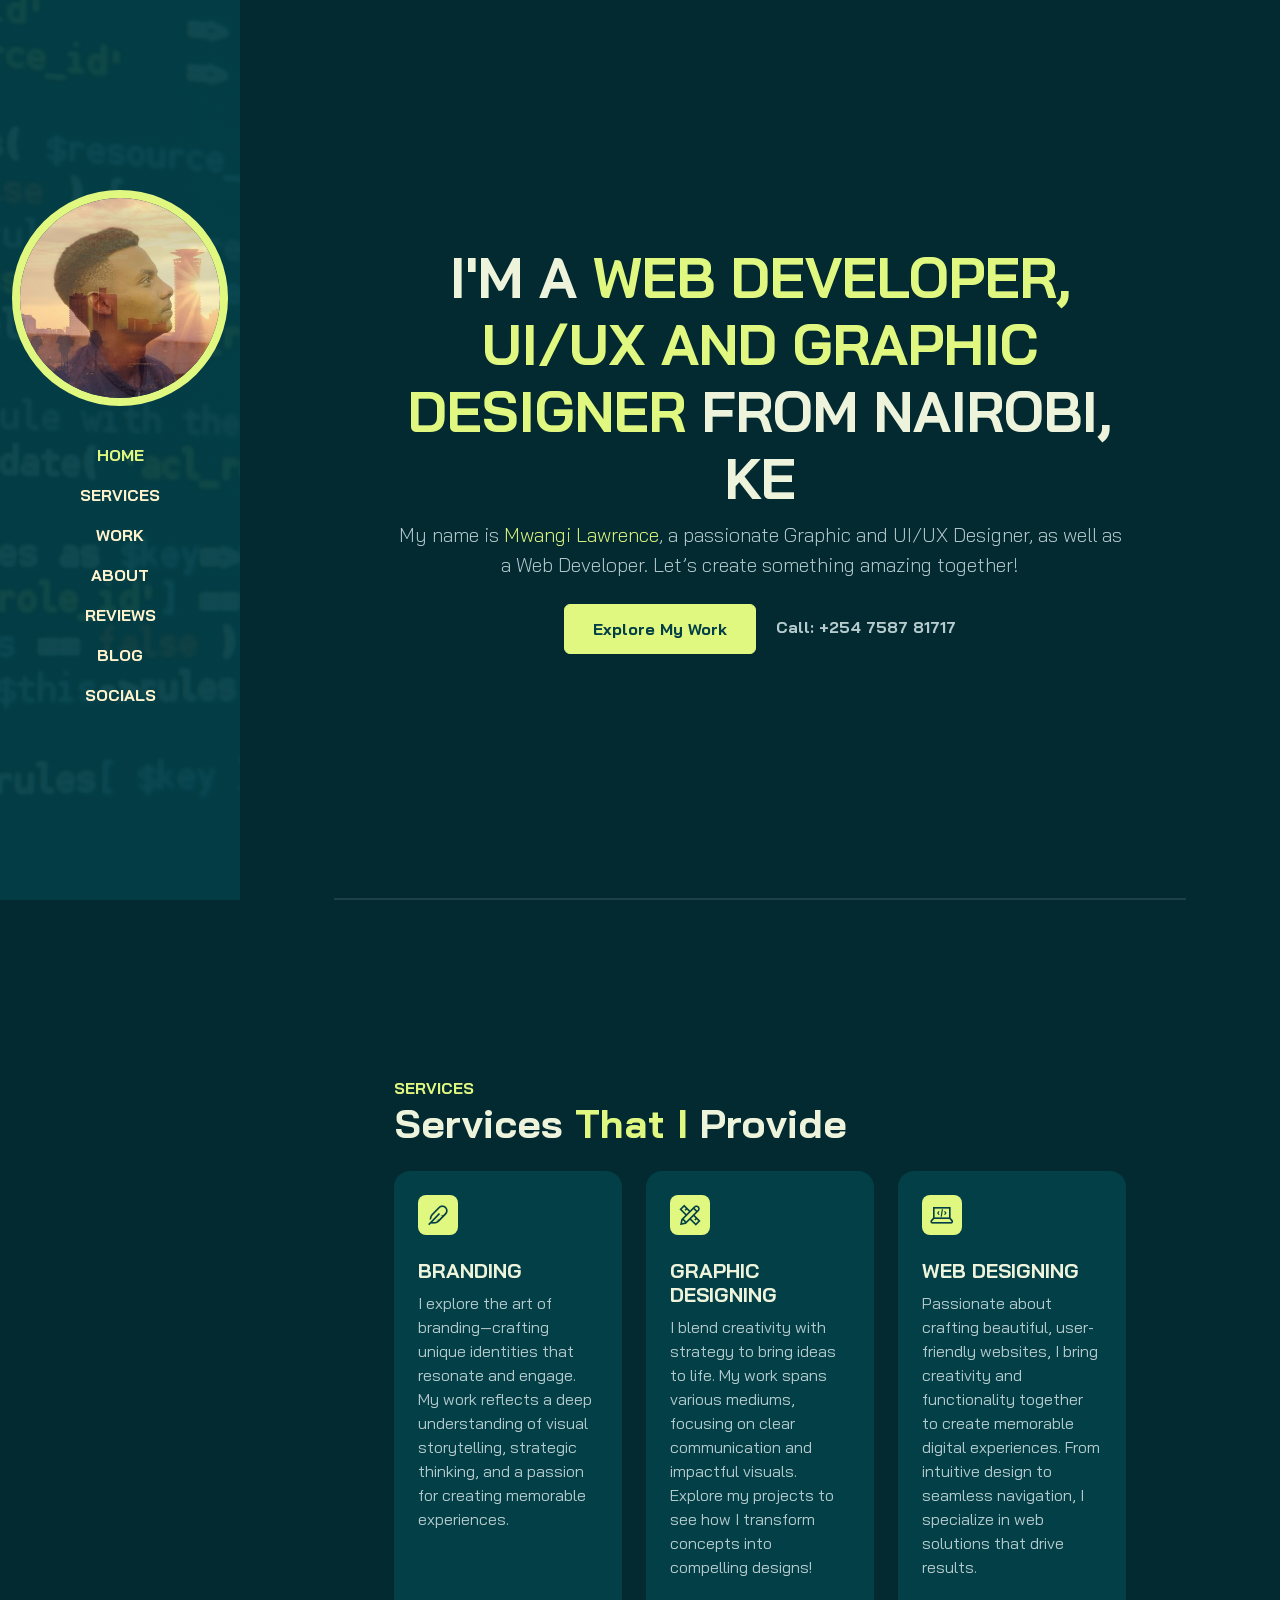
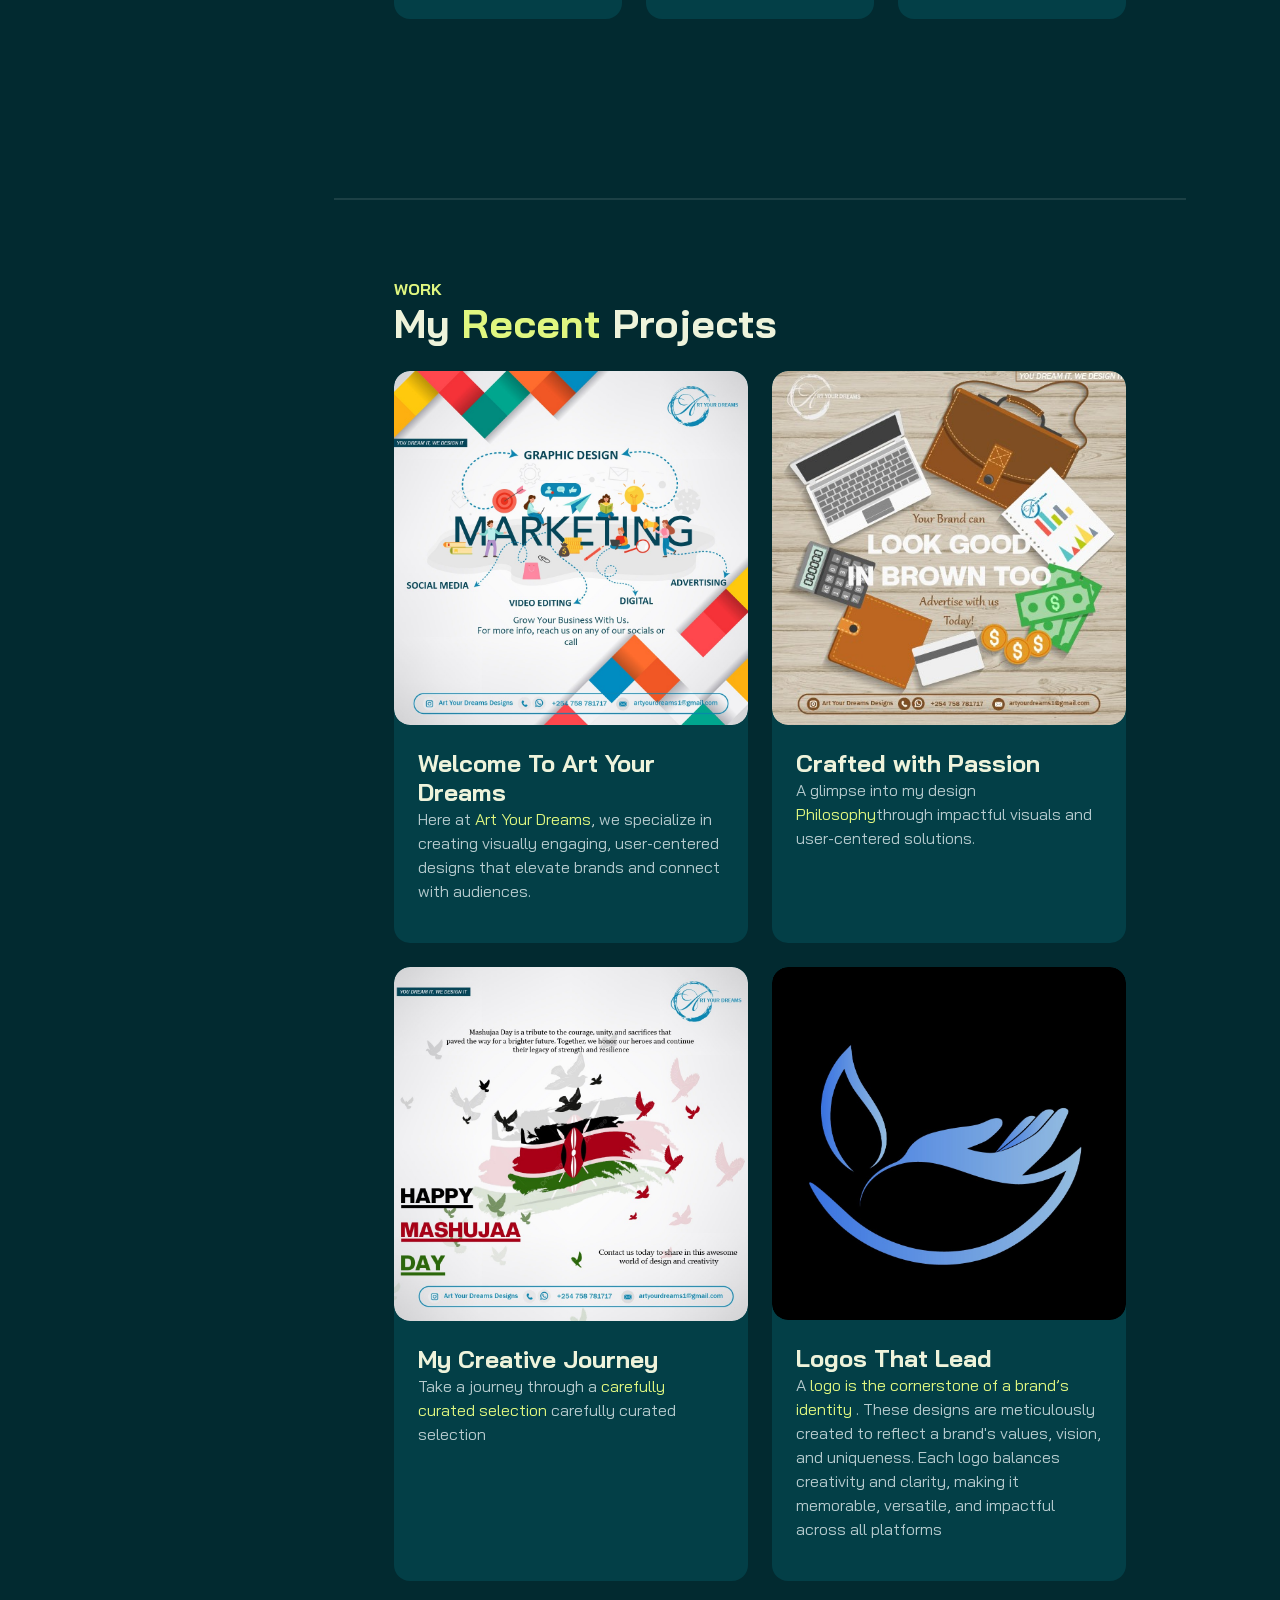
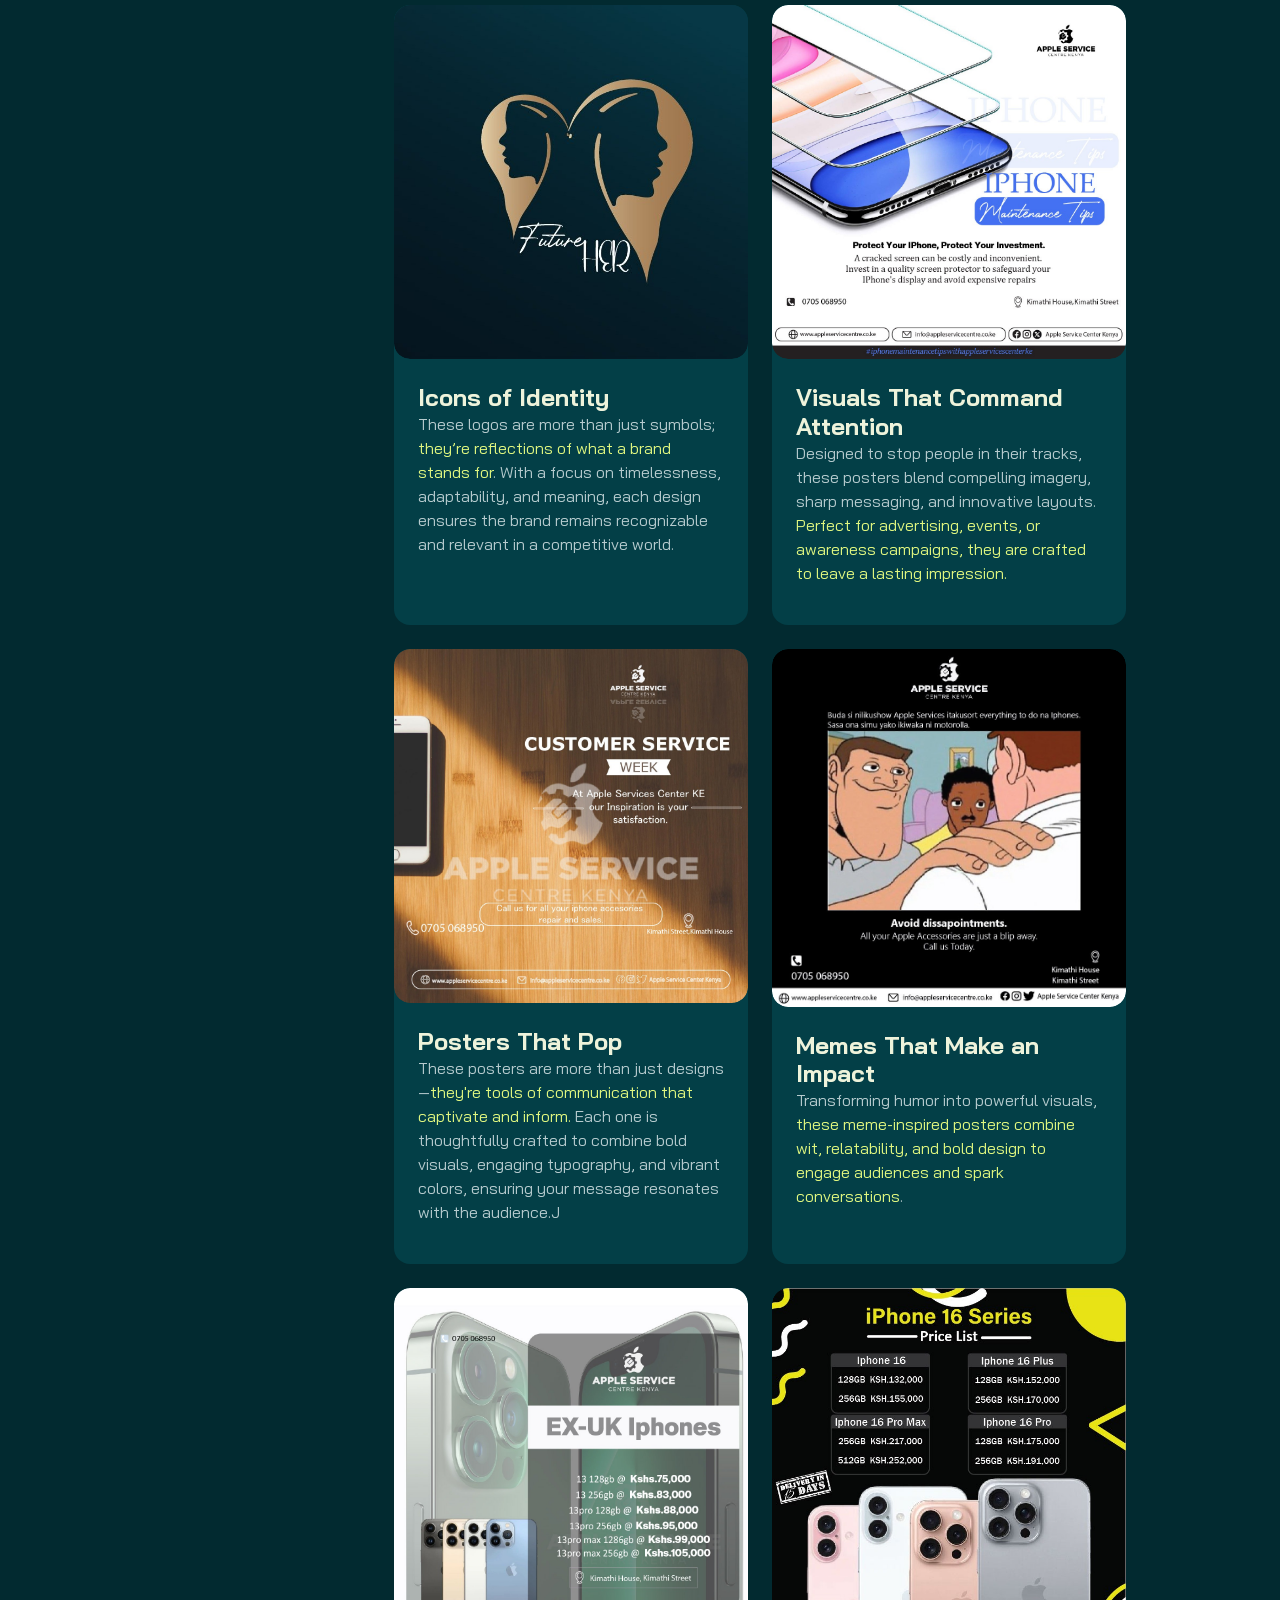
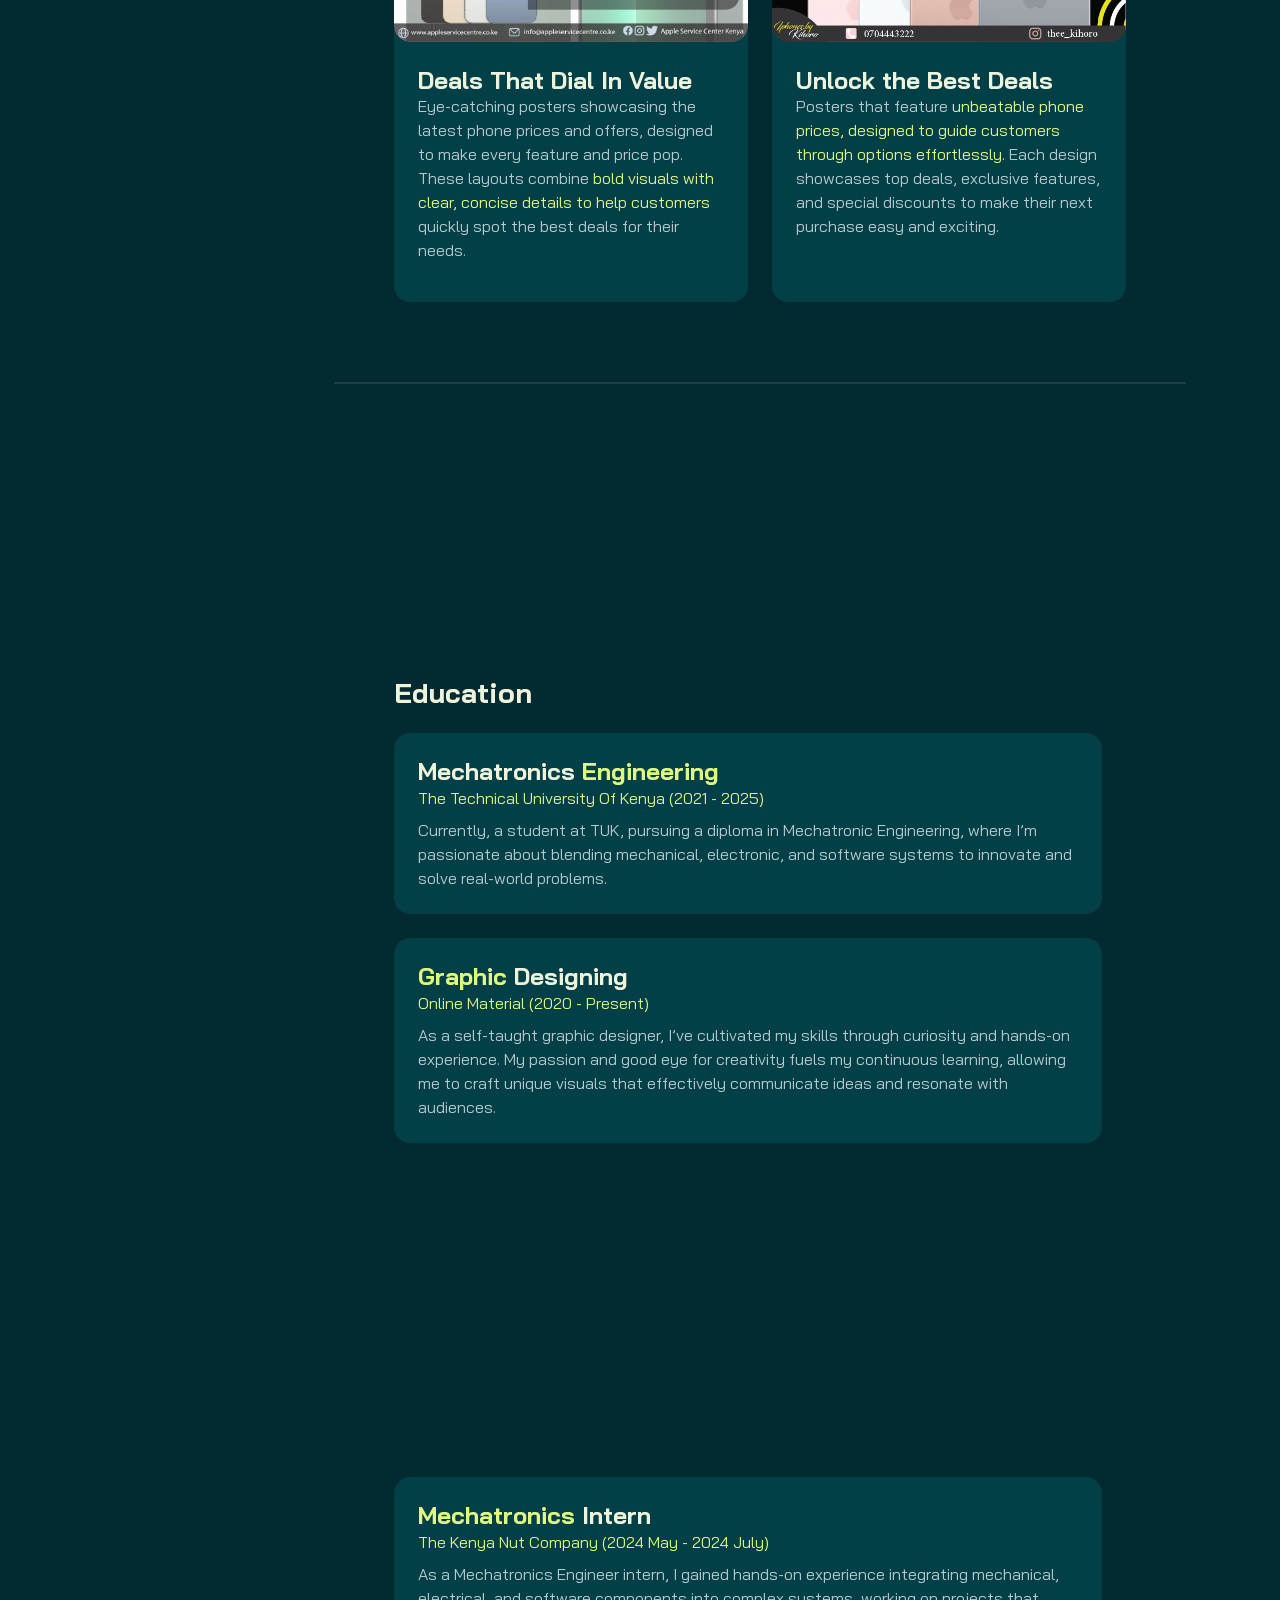
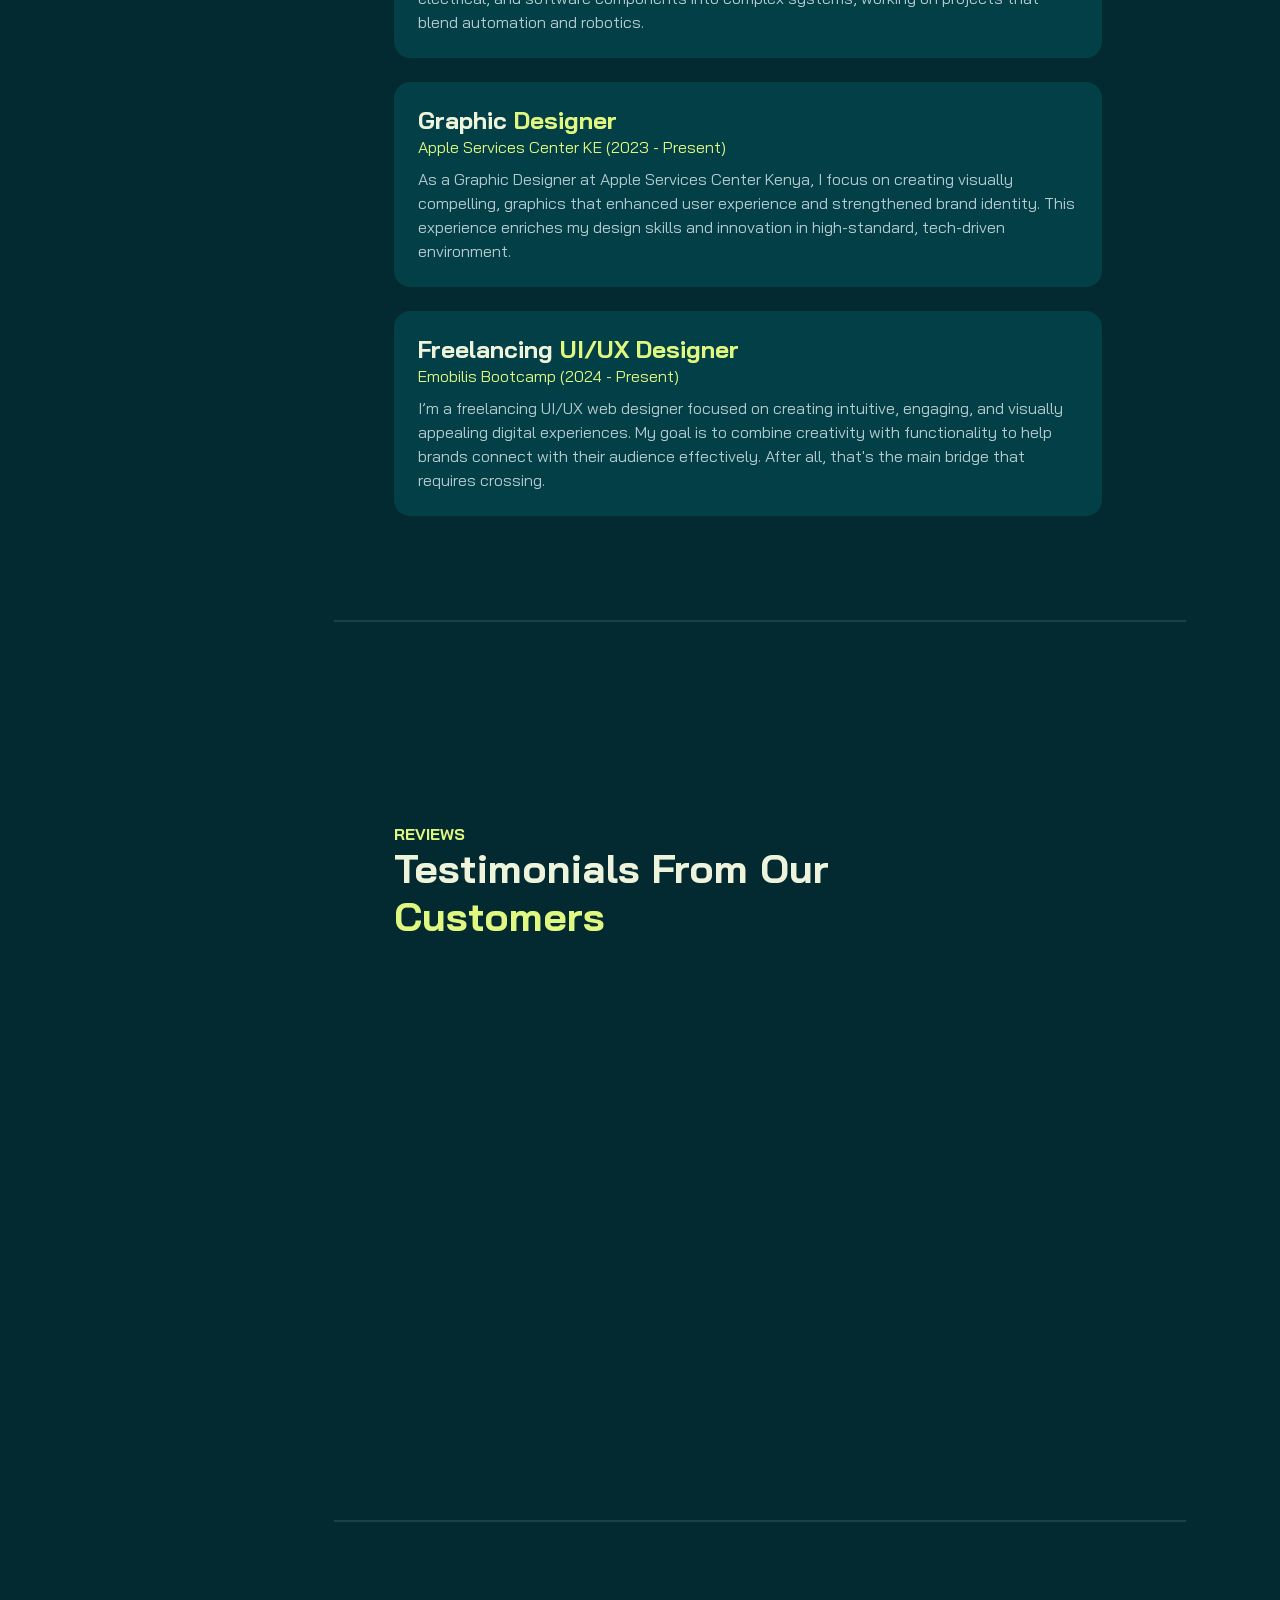
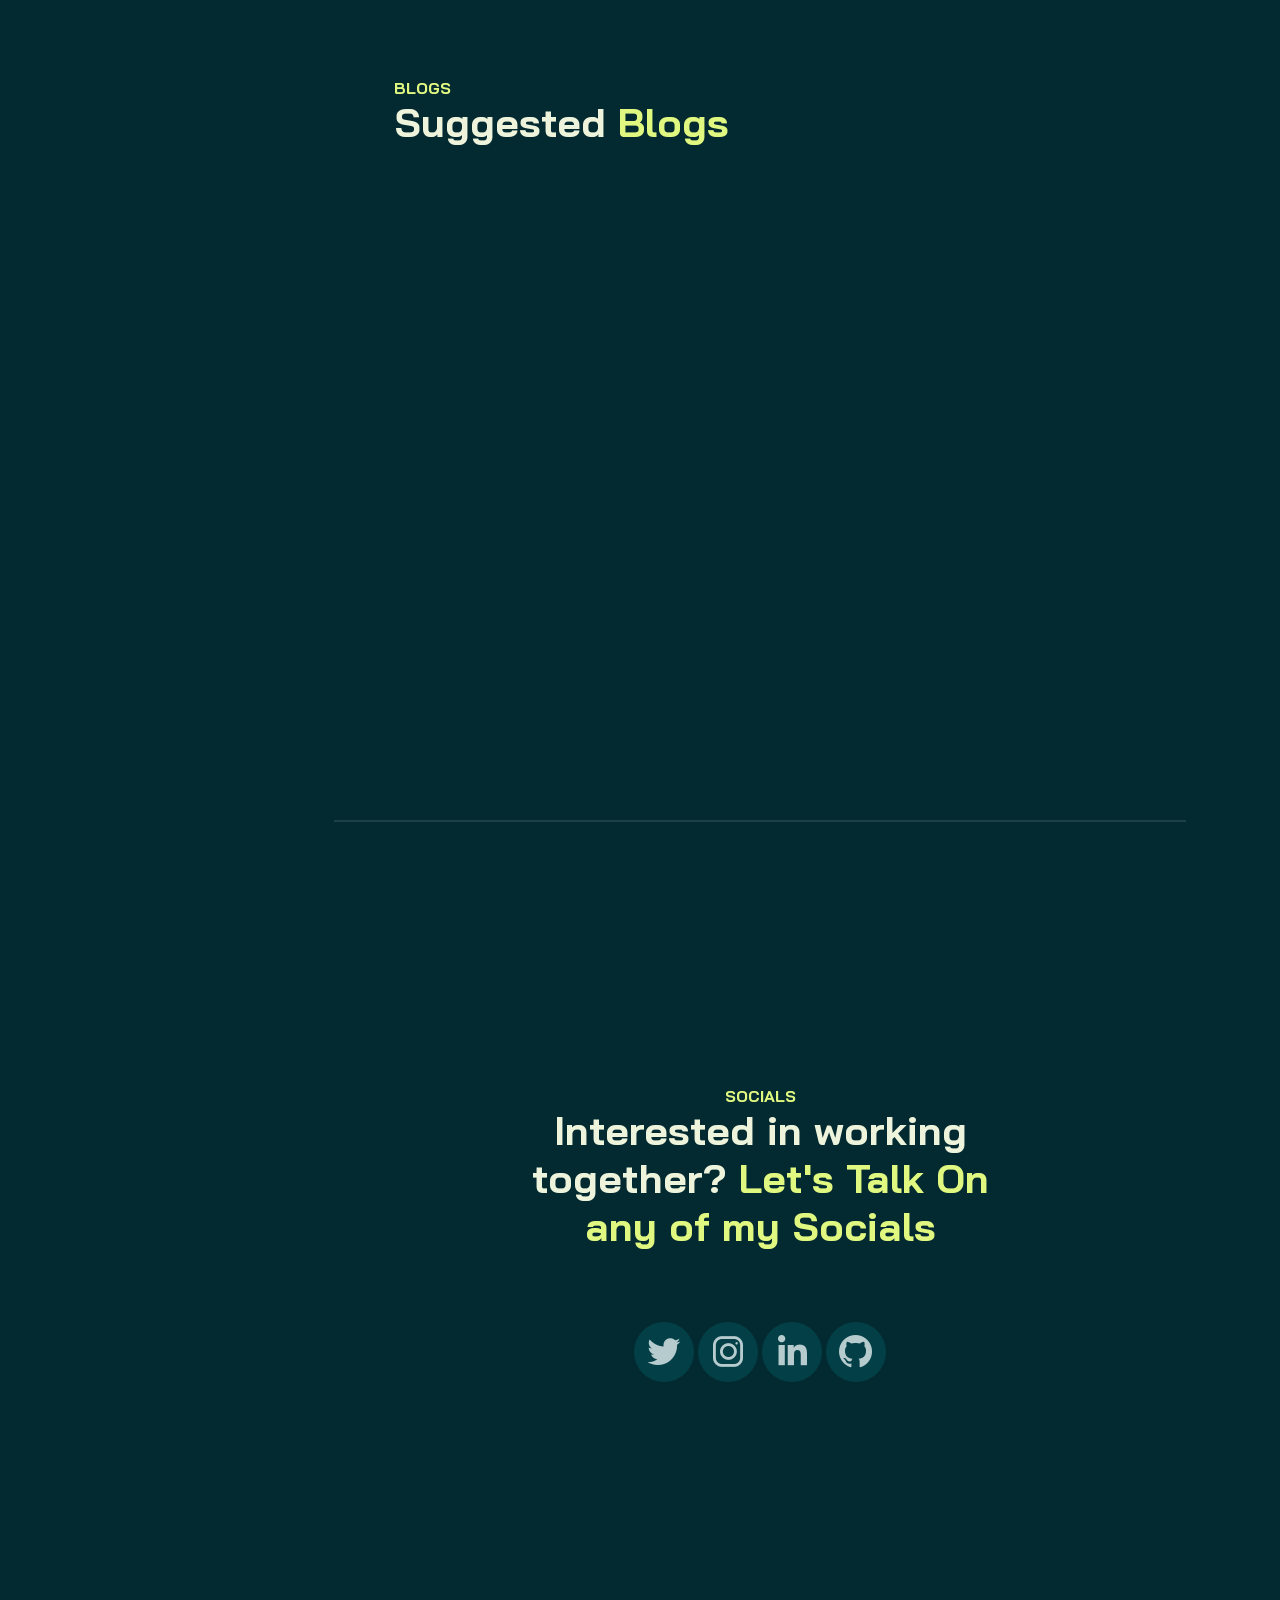
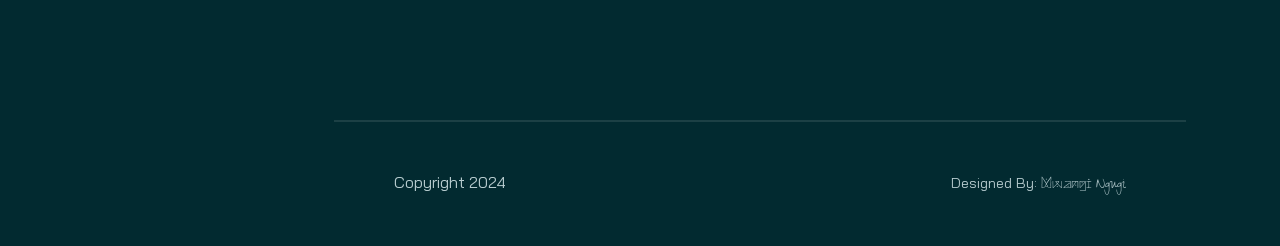
==== commit ef554496: "Fully responsive" ====
--- a/HTML.html
+++ b/HTML.html
@@ -1,4 +1,4 @@
-<!doctype html>
+<!Doctype html>
 <html lang="en">
 <head>
     <meta charset="UTF-8">
@@ -9,7 +9,7 @@
     <link rel="stylesheet" href="./assets/css/line-awesome.min.css">
     <link rel="stylesheet" href="./assets/css/CSS.css">
 </head>
-<body data-bs-spy="scroll" data-bs-target=".navbar">
+<body class="container px-4" data-bs-spy="scroll" data-bs-target="navbar">
 
 <!-- Navbar -->
 <nav class="navbar navbar-expand-lg navbar-dark fixed-top">
@@ -42,12 +42,12 @@
 <!--END NAVBAR-->
 
 <!--CONTENT WRAPPER-->
-<div id="content-wrapper">
+<div class="" id="content-wrapper">
     <!--HOME-->
     <section id="home" class="full-height px-lg-5">
         <div class="container">
             <div class="row">
-                <div class="col-lg-10">
+                <div class="col-lg-12 text-center">
                     <h1 class="display-4 fw-bold" data-aos="fade-up">I'M A <span class="text-brand">WEB DEVELOPER, UI/UX AND GRAPHIC DESIGNER</span>
                         FROM NAIROBI, KE</h1>
                     <p class="lead mt-2 mb-4" data-aos="fade-up" data-aos-delay="300">My name is <span
--- a/assets/css/CSS.css
+++ b/assets/css/CSS.css
@@ -12,220 +12,240 @@
     --font-base: "Bai Jamjuree", monospace;
 }
 
+
+
 body {
     background-color: var(--color-base2);
     color: var(--color-body);
     font-family: 'Bai Jamjuree', monospace;
+    overflow-x: scroll;
+
+
+    h1, h2, h3, h4, h5, h6 {
+        color: var(--color-heading);
+        font-weight: 700;
+        margin: 0;
+    }
+
+    a {
+        text-decoration: none;
+        color: var(--color-body);
+        transition: all 0.3s ease;
+    }
+
+    a:hover {
+        color: var(--color-brand);
+    }
+
+    img {
+        width: 100%;
+    }
+
+    .text-brand {
+        color: var(--color-brand);
+    }
+
+    .bg-base {
+        background-color: var(--color-base);
+    }
+
+    .full-height {
+        min-height: 100vh;
+        height: 100%;
+        display: flex;
+        flex-direction: column;
+        justify-content: center;
+        padding-top: 80px;
+        padding-bottom: 80px;
+        border-bottom: 2px solid rgba(255, 255, 255, 0.1);
+    }
+
+    /*NAVBAR*/
+
+    .navbar {
+        background-color: var(--color-base2);
+    }
+
+    .navbar .nav-link {
+        font-weight: 700;
+        color: #fff3cd;
+    }
+
+    .navbar .nav-link:hover {
+        color: var(--color-brand);
+    }
+
+    .nav-link {
+        font-family: "Bai Jamjuree", sans-serif;
+    }
+
+    .navbar .nav-link.active {
+        color: var(--color-brand);
+    }
+
+    .style1 {
+        font-family: "zeyada", sans-serif;
+    }
+
+    .style2 {
+        font-family: "Sankofa Display", sans-serif;
+    }
+
+    @media (min-width: 992px) {
+        .navbar {
+            min-height: 100vh;
+            width: var(--sidbar-width);
+            background: linear-gradient(rgba(3, 63, 71, 0.95), rgba(3, 63, 71, 0.95)), url(../images/code-background.jpg);
+            background-size: cover;
+            background-position: center;
+        }
+
+        .navbar-brand img {
+            border: 8px solid var(--color-brand);
+        }
+
+        /*END NAVBAR*/
+        /*CONTENT WRAPPER*/
+        #content-wrapper {
+            padding-left: var(--sidbar-width);
+
+        }
+    }
+
+    @media (min-width: 627px) {
+
+    }
+
+
+    .text-brand {
+        color: var(--color-brand);
+    }
+
+    .btn {
+        padding: 12px 28px;
+        font-weight: 700;
+    }
+
+    .btn-brand {
+        background-color: var(--color-brand);
+        color: var(--color-base);
+        border-color: var(--color-brand);
+    }
+
+    .btn-brand:hover,
+    .btn-brand:focus {
+        background-color: var(--color-brand2);
+        color: var(--color-base);
+        border-color: var(--color-brand2);
+    }
+
+    .link-custom {
+        font-weight: 700;
+        position: relative;
+    }
+
+    .link-custom::after {
+        content: "";
+        width: 0;
+        height: 2px;
+        background-color: var(--color-brand);
+        position: absolute;
+        left: 0;
+        top: 110%;
+        transition: all 0.4s;
+    }
+
+    .link-custom:hover::after {
+        width: 100%;
+    }
+
+    .shadow-effect {
+        transition: all 0.5s;
+    }
+
+    .shadow-effect:hover {
+        box-shadow: -6px 6px 0 0 var(--color-brand);
+        transform: scale(101%);
+        transition: all 0.4s;
+    }
+
+    .icons {
+        width: 40px;
+        height: 40px;
+        display: flex;
+        align-items: center;
+        justify-content: center;
+        font-size: 26px;
+        background-color: var(--color-brand);
+        color: var(--color-base);
+    }
+
+    /*CARD*/
+
+    .card-custom .card-custom-image {
+        overflow: hidden;
+    }
+
+    .card-custom .card-custom-image img {
+        transition: all 0.4s ease;
+    }
+
+    .card-custom:hover .card-custom-image img {
+        transform: scale(101%);
+    }
+
+    .card {
+        flex: 1;
+    }
+
+    .reduce_font {
+        font-size: 14px;
+    }
+
+
+    /*CONTACT*/
+
+    #contact .form-control {
+        background-color: var(--color-base);
+        border-color: var(--color-base);
+        color: var(--color-body);
+    }
+
+    #contact .form-control:focus {
+        border-color: var(--color-brand);
+        box-shadow: none;
+    }
+
+    #contact .form-control::placeholder {
+        color: var(--color-body);
+    }
+
+    #contact input.form-control {
+        height: 44px;
+    }
+
+    /* END CONTACT*/
+
+    /*SOCIAL ICONS*/
+
+    .social-icons a {
+        width: 60px;
+        height: 60px;
+        display: inline-flex;
+        align-items: center;
+        justify-content: center;
+        background-color: var(--color-base);
+        border-radius: 100px;
+        font-size: 44px;
+    }
 }
 
-h1, h2, h3, h4, h5, h6 {
-    color: var(--color-heading);
-    font-weight: 700;
+/*END SOCIAL ICONS*/
+
+/*END CONTENT WRAPPER*/
+
+html{
+    padding: 0;
     margin: 0;
-}
-
-a {
-    text-decoration: none;
-    color: var(--color-body);
-    transition: all 0.3s ease;
-}
-
-a:hover {
-    color: var(--color-brand);
-}
-
-img {
-    width: 100%;
-}
-
-.text-brand {
-    color: var(--color-brand);
-}
-
-.bg-base {
-    background-color: var(--color-base);
-}
-
-.full-height {
-    min-height: 100vh;
-    height: 100%;
-    display: flex;
-    flex-direction: column;
-    justify-content: center;
-    padding-top: 80px;
-    padding-bottom: 80px;
-    border-bottom: 2px solid rgba(255, 255, 255, 0.1);
-}
-
-/*NAVBAR*/
-.navbar {
-    background-color: var(--color-base2);
-}
-
-.navbar .nav-link {
-    font-weight: 700;
-    color: #fff3cd;
-}
-
-.navbar .nav-link:hover {
-    color: var(--color-brand);
-}
-
-.nav-link {
-    font-family: "Bai Jamjuree", sans-serif;
-}
-
-.navbar .nav-link.active {
-    color: var(--color-brand);
-}
-
-.style1 {
-    font-family: "zeyada", sans-serif;
-}
-
-.style2 {
-    font-family: "Sankofa Display", sans-serif;
-}
-
-@media (min-width: 992px) {
-    .navbar {
-        min-height: 100vh;
-        width: var(--sidbar-width);
-        background: linear-gradient(rgba(3, 63, 71, 0.95), rgba(3, 63, 71, 0.95)), url(../images/code-background.jpg);
-        background-size: cover;
-        background-position: center;
-    }
-
-    .navbar-brand img {
-        border: 8px solid var(--color-brand);
-    }
-
-    /*END NAVBAR*/
-    /*CONTENT WRAPPER*/
-    #content-wrapper {
-        padding-left: var(--sidbar-width);
-    }
-}
-
-
-.text-brand {
-    color: var(--color-brand);
-}
-
-.btn {
-    padding: 12px 28px;
-    font-weight: 700;
-}
-
-.btn-brand {
-    background-color: var(--color-brand);
-    color: var(--color-base);
-    border-color: var(--color-brand);
-}
-
-.btn-brand:hover,
-.btn-brand:focus {
-    background-color: var(--color-brand2);
-    color: var(--color-base);
-    border-color: var(--color-brand2);
-}
-
-.link-custom {
-    font-weight: 700;
-    position: relative;
-}
-
-.link-custom::after {
-    content: "";
-    width: 0;
-    height: 2px;
-    background-color: var(--color-brand);
-    position: absolute;
-    left: 0;
-    top: 110%;
-    transition: all 0.4s;
-}
-
-.link-custom:hover::after {
-    width: 100%;
-}
-
-.shadow-effect {
-    transition: all 0.5s;
-}
-
-.shadow-effect:hover {
-    box-shadow: -6px 6px 0 0 var(--color-brand);
-    transform: scale(101%);
-    transition: all 0.4s;
-}
-
-.icons {
-    width: 40px;
-    height: 40px;
-    display: flex;
-    align-items: center;
-    justify-content: center;
-    font-size: 26px;
-    background-color: var(--color-brand);
-    color: var(--color-base);
-}
-
-/*CARD*/
-.card-custom .card-custom-image {
-    overflow: hidden;
-}
-
-.card-custom .card-custom-image img {
-    transition: all 0.4s ease;
-}
-
-.card-custom:hover .card-custom-image img {
-    transform: scale(101%);
-}
-
-.card{
-    flex: 1;
-}
-
-.reduce_font{
-    font-size: 14px;
-}
-
-
-/*CONTACT*/
-#contact .form-control{
-    background-color: var(--color-base);
-    border-color: var(--color-base);
-    color: var(--color-body);
-}
-
-#contact .form-control:focus{
-    border-color: var(--color-brand);
-    box-shadow: none;
-}
-
-#contact .form-control::placeholder{
-    color: var(--color-body);
-}
-
-#contact input.form-control{
-    height: 44px;
-}
-
-/* END CONTACT*/
-
-/*SOCIAL ICONS*/
-.social-icons a{
-    width: 60px;
-    height: 60px;
-    display: inline-flex;
-    align-items: center;
-    justify-content: center;
-    background-color: var(--color-base);
-    border-radius: 100px;
-    font-size: 44px;
-}
-/*END SOCIAL ICONS*/
-
-/*END CONTENT WRAPPER*/+    overflow-x: hidden;
+}
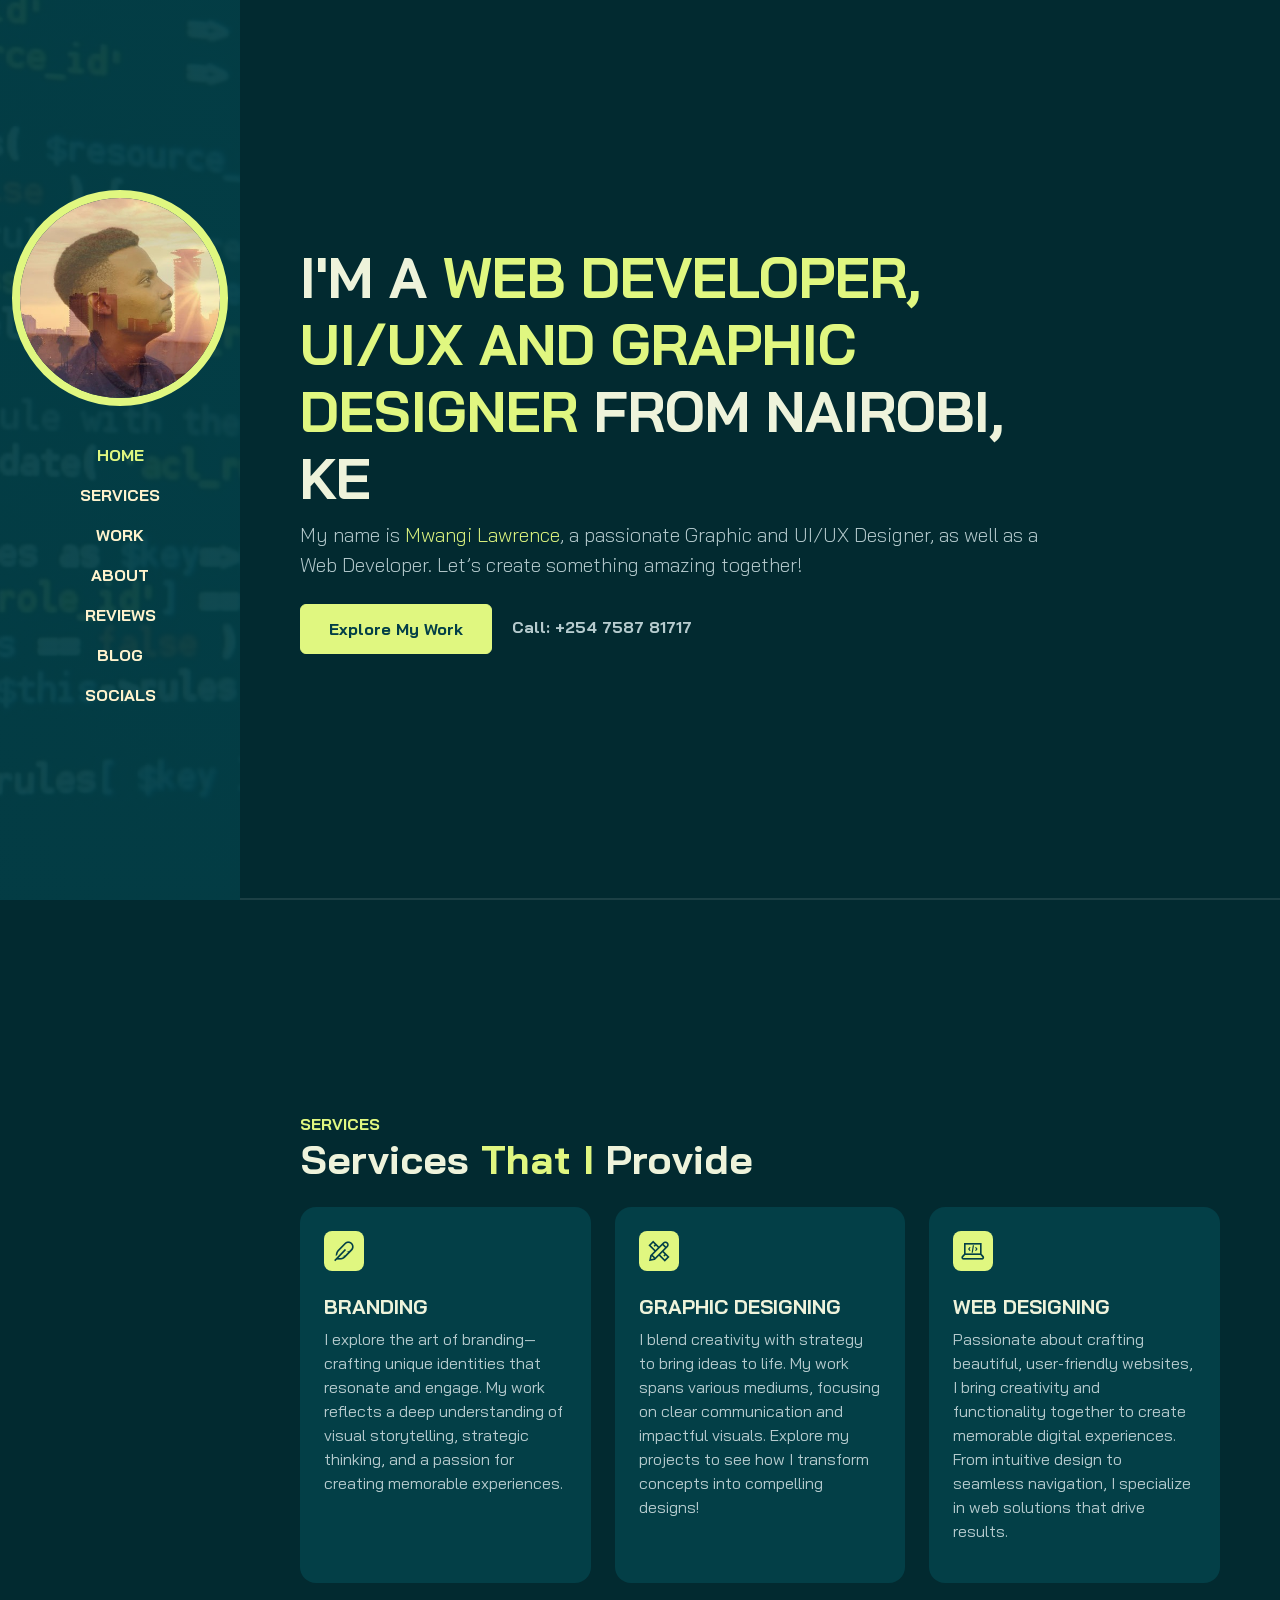
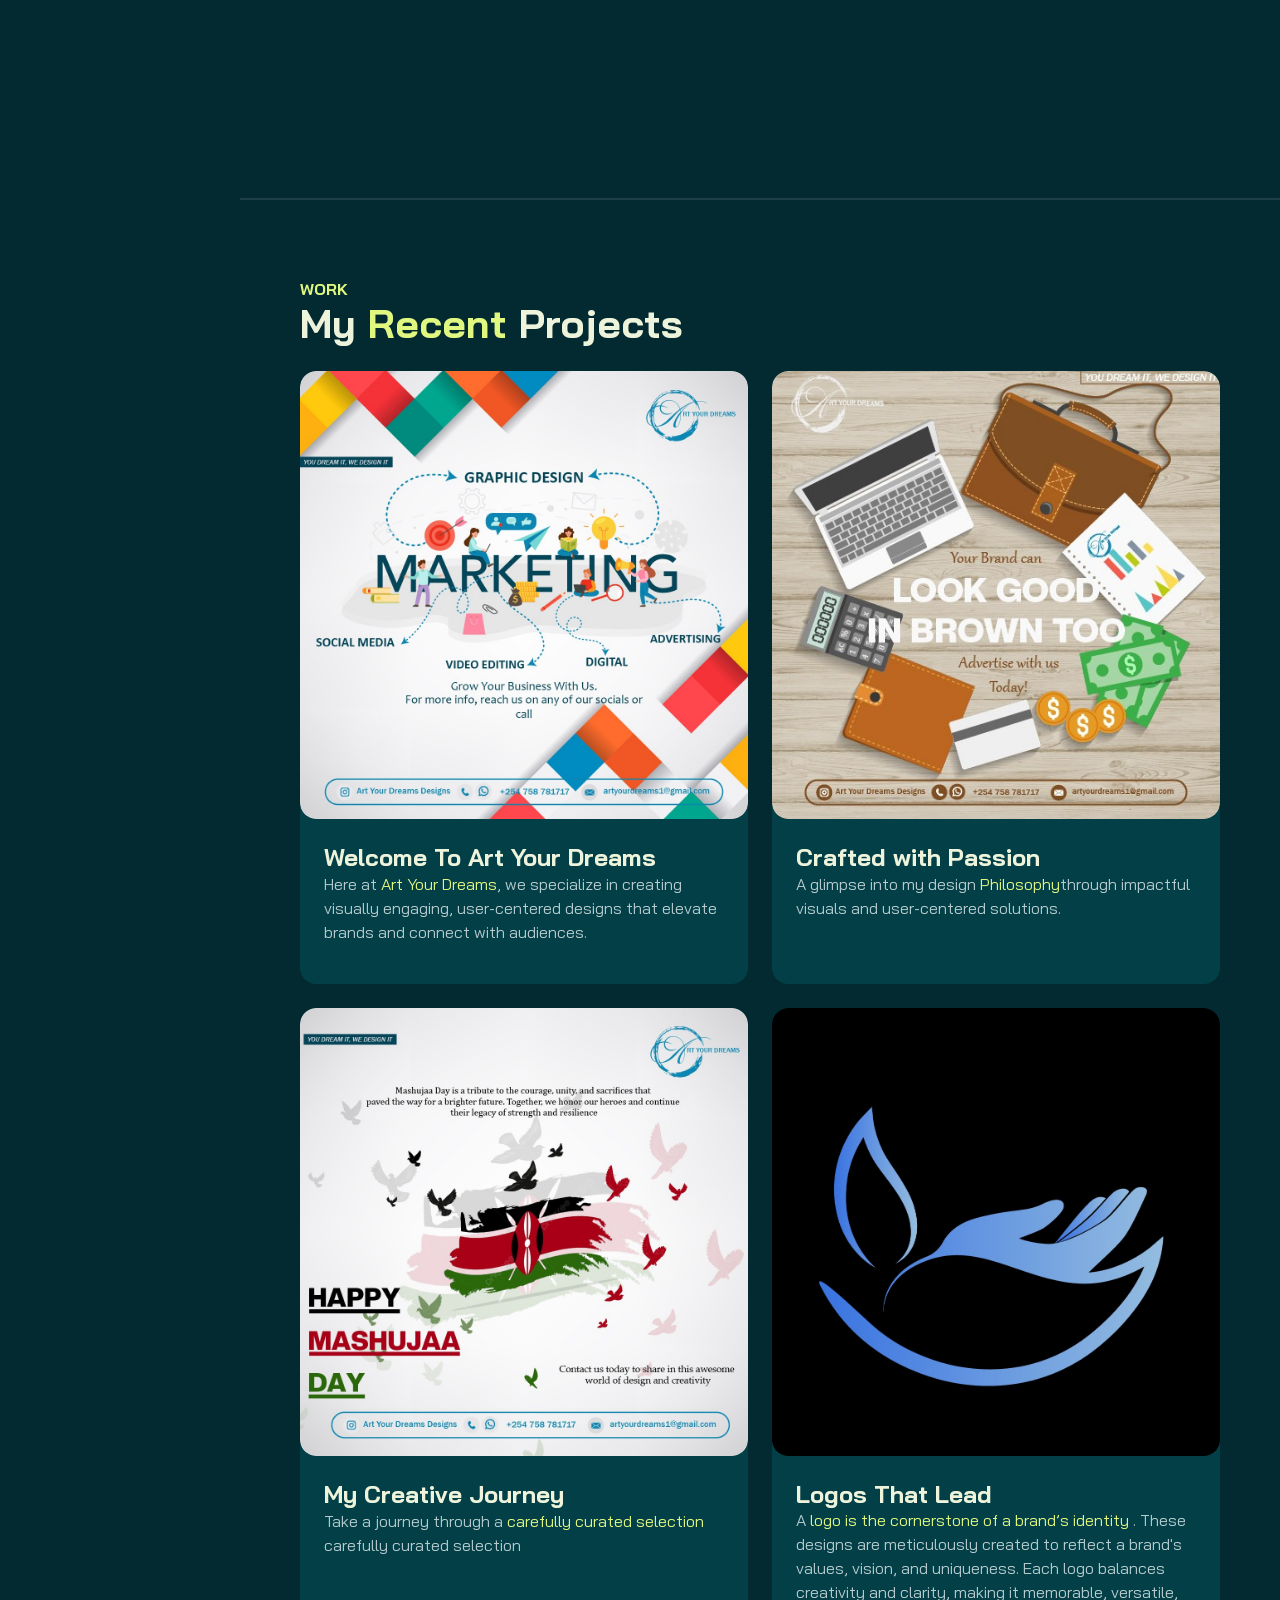
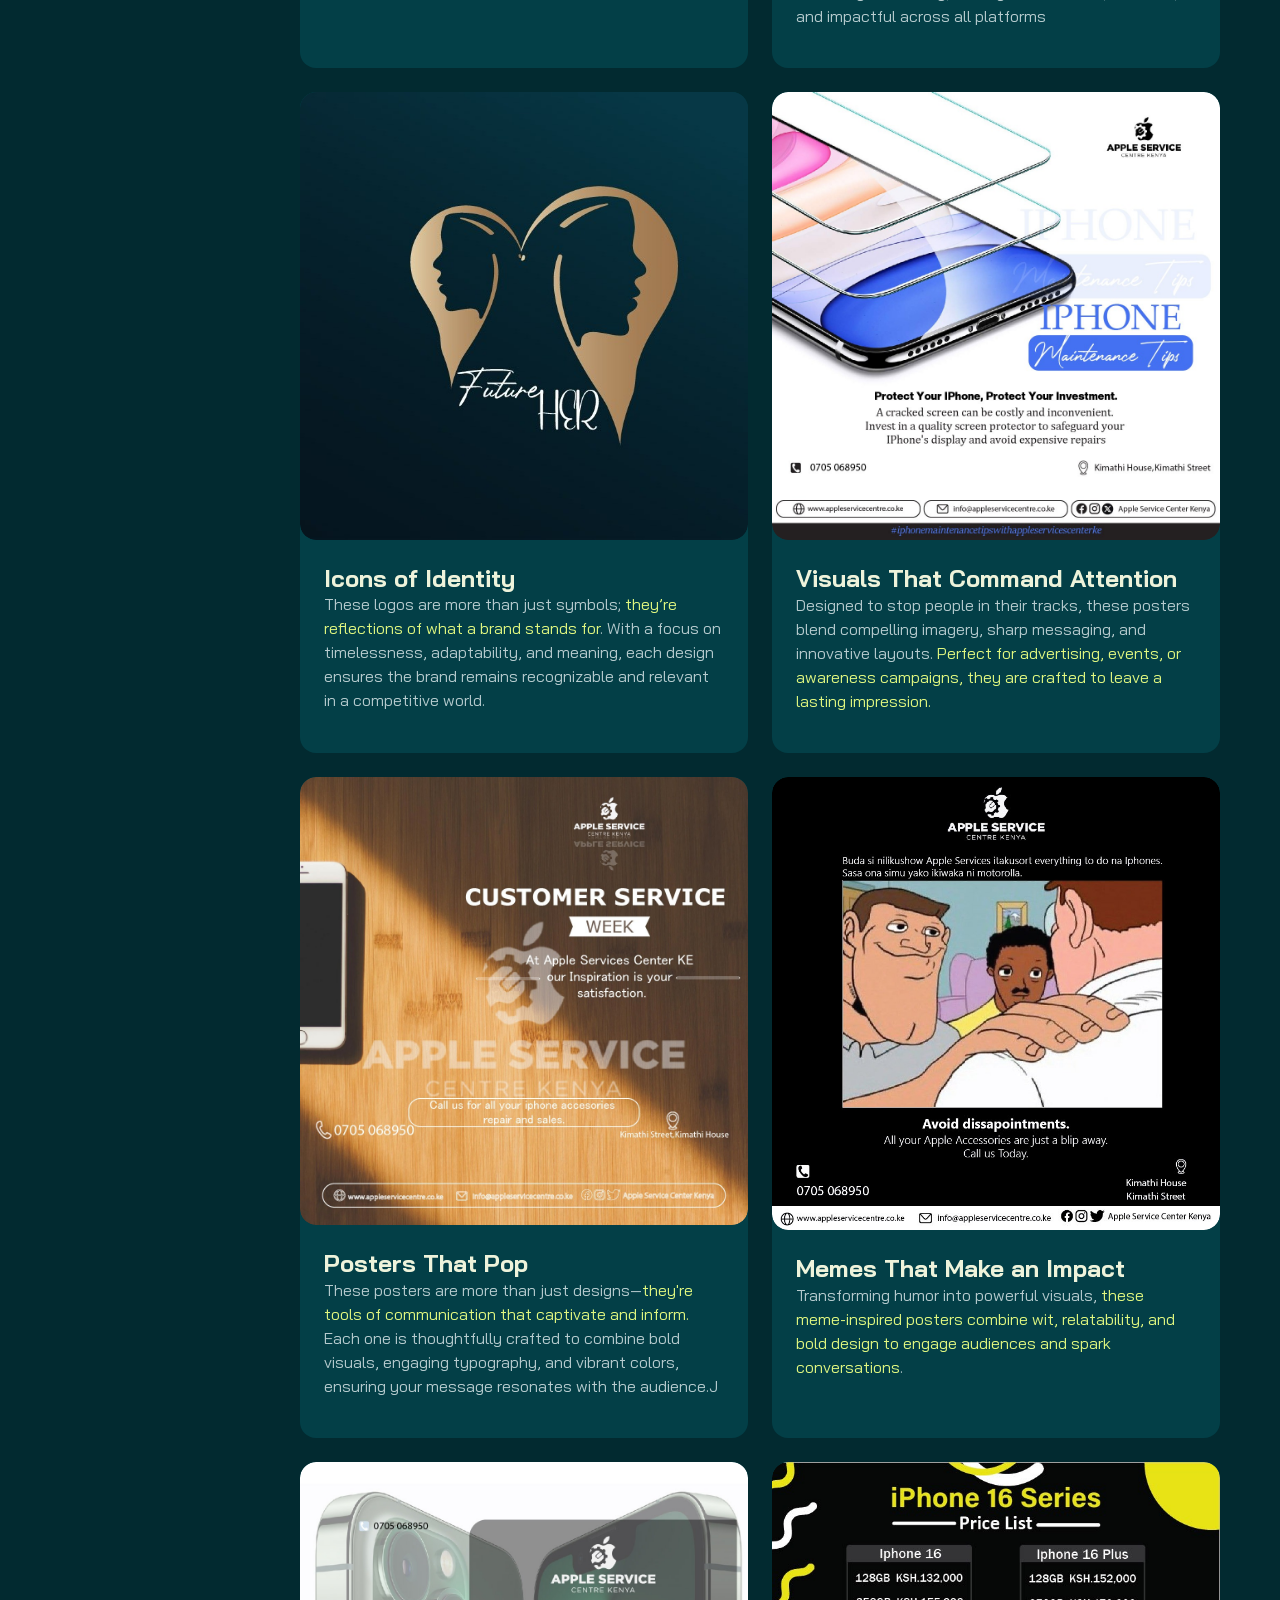
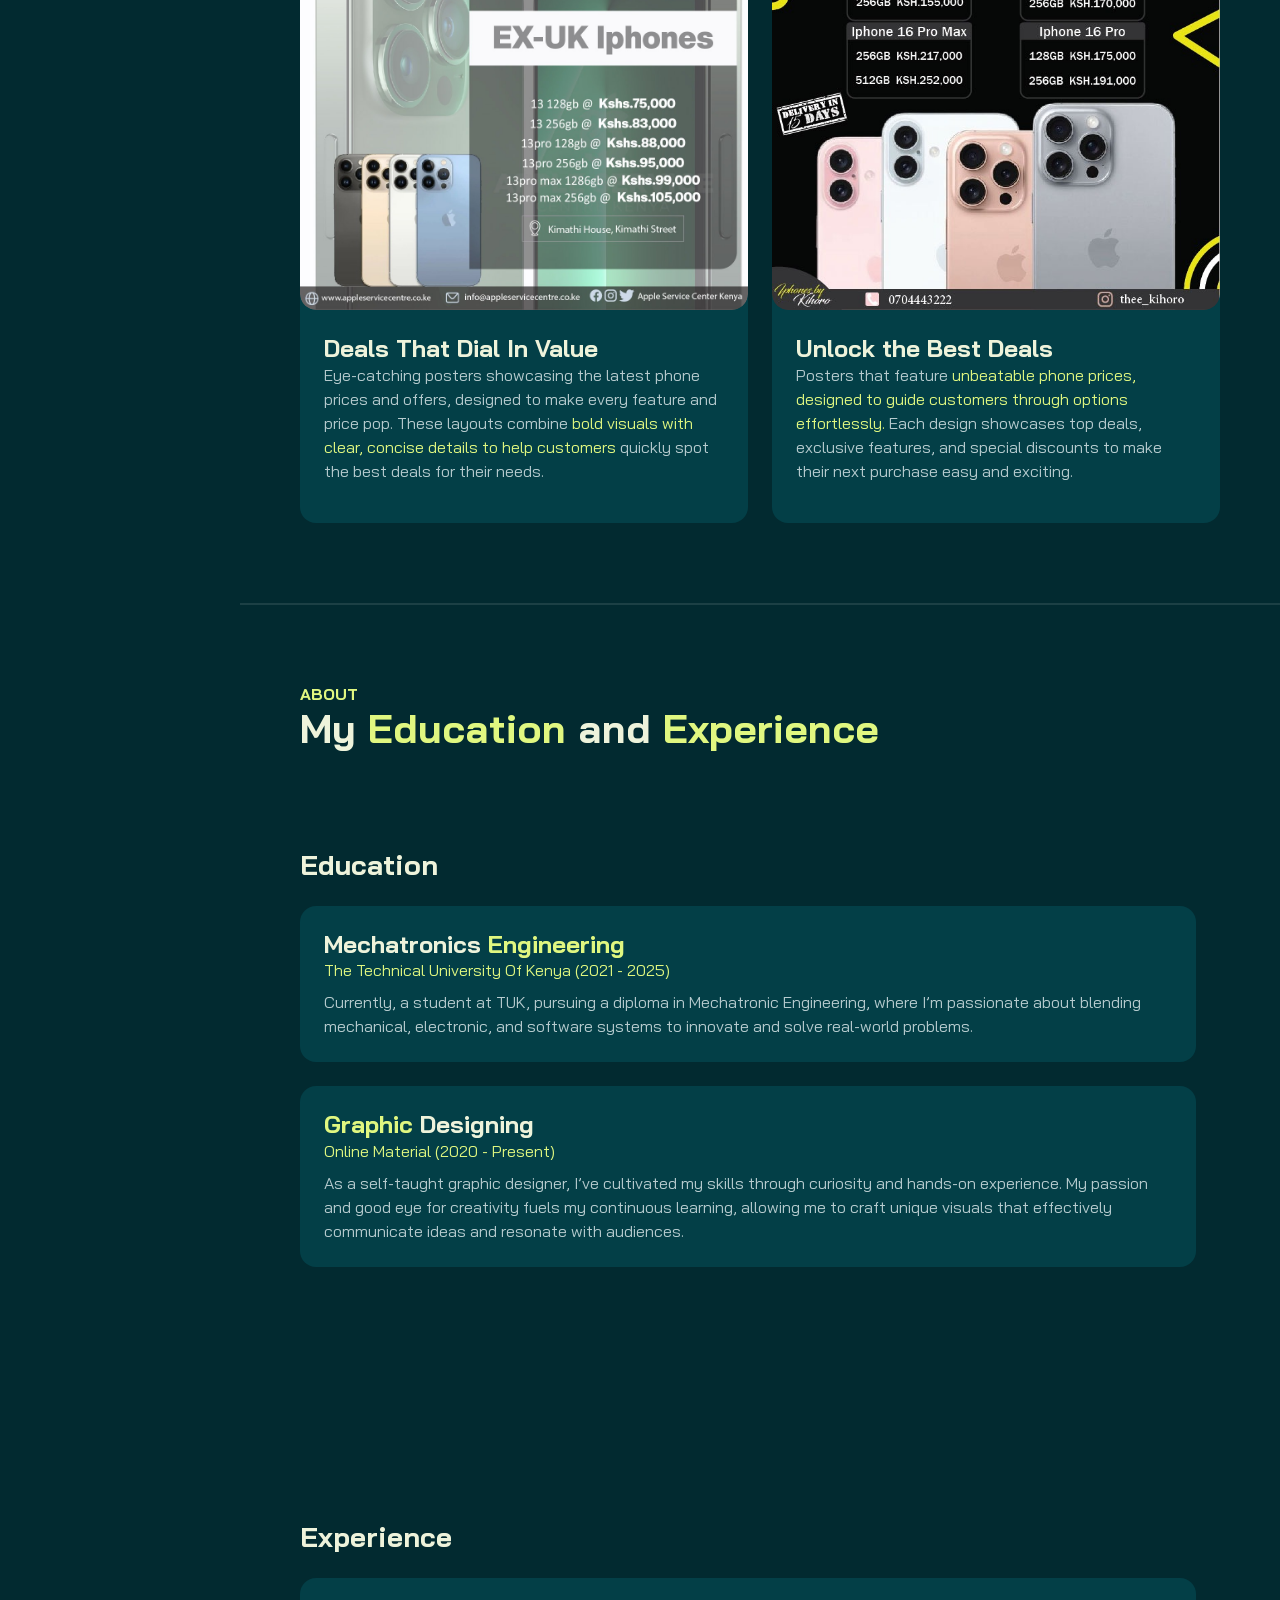
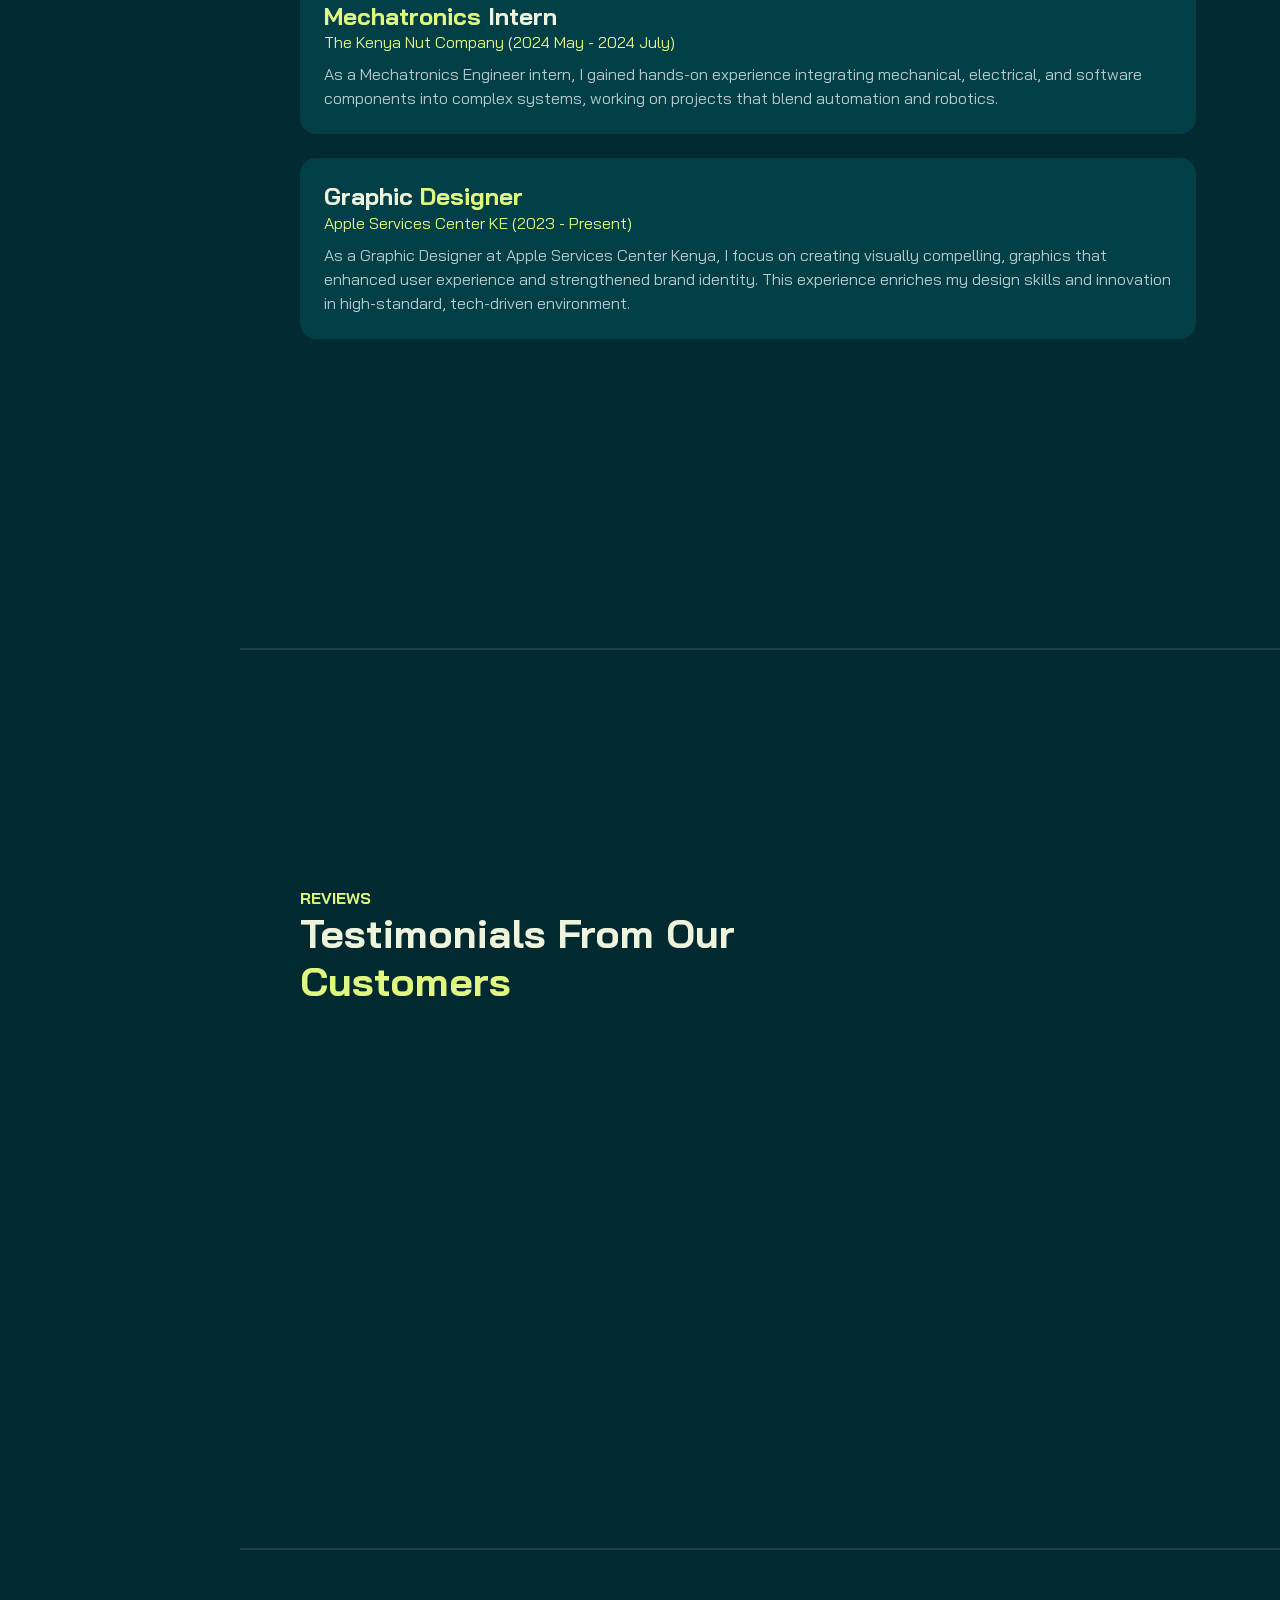
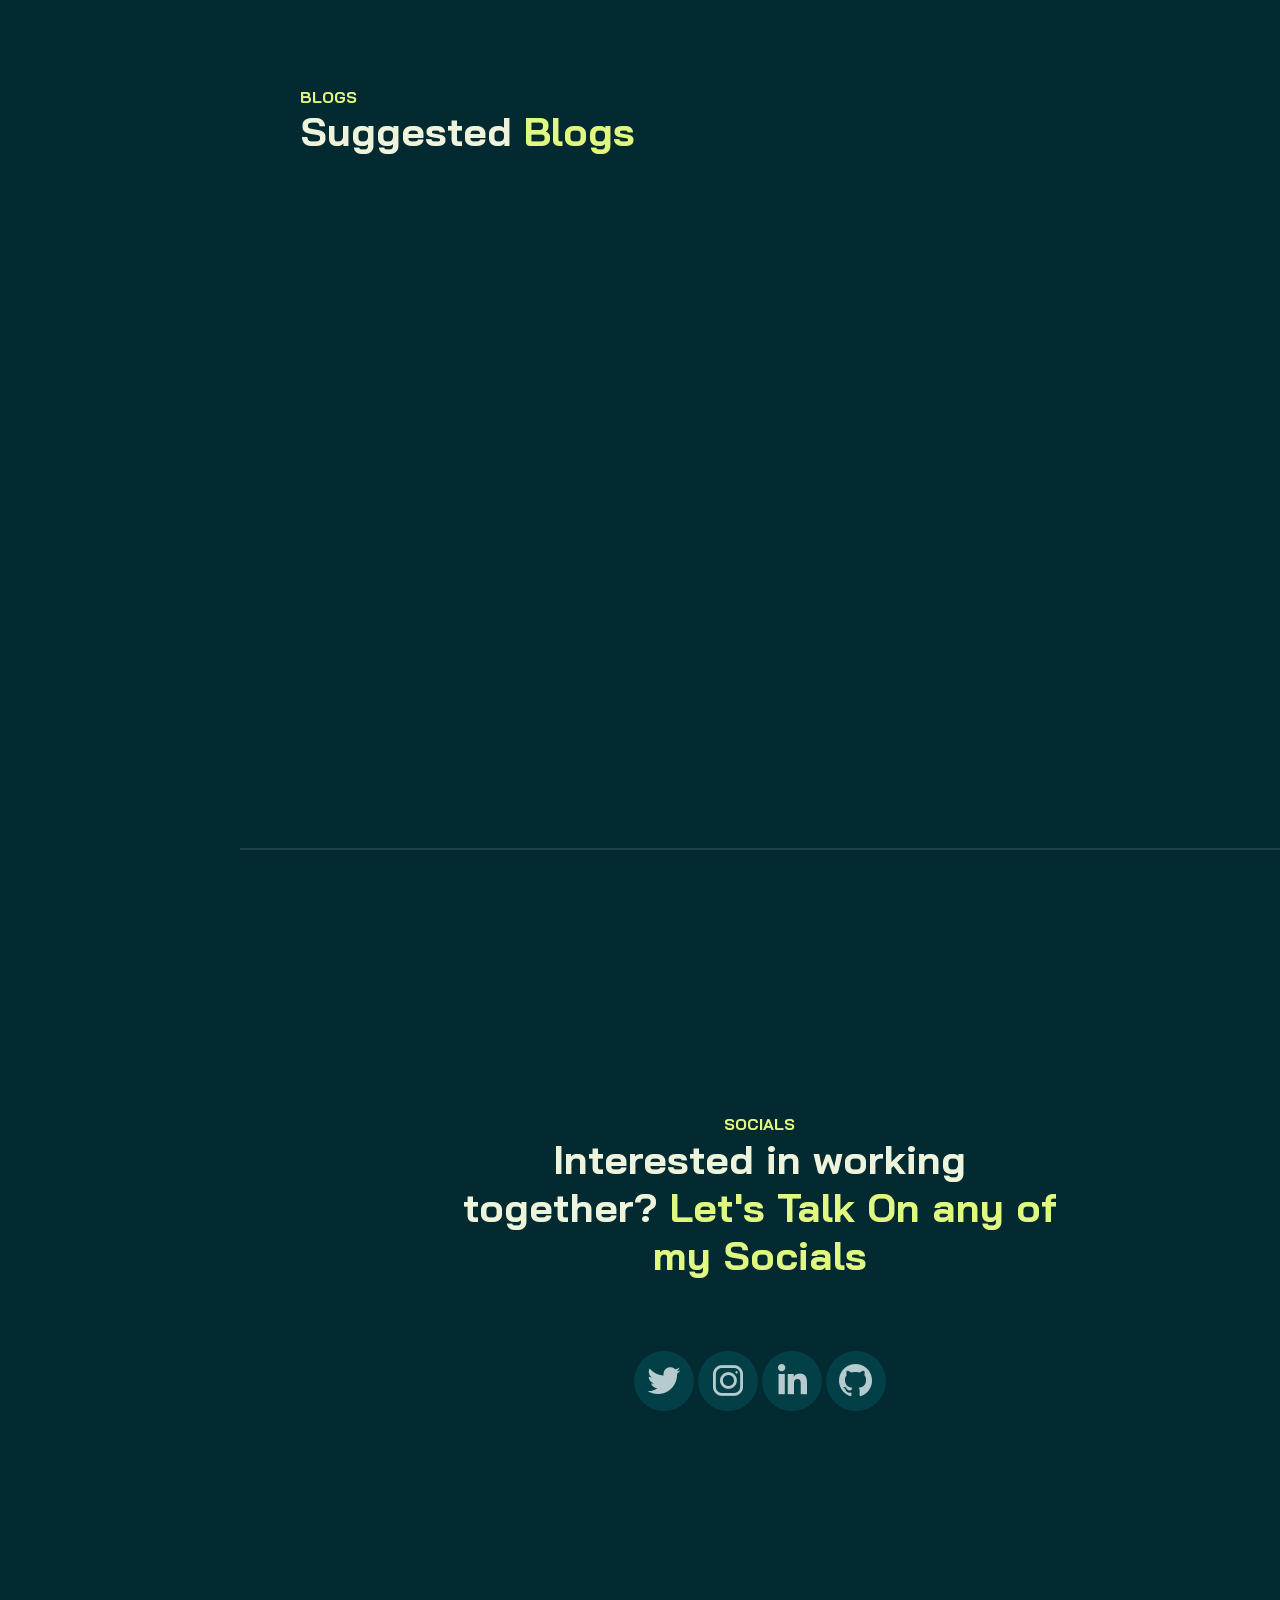
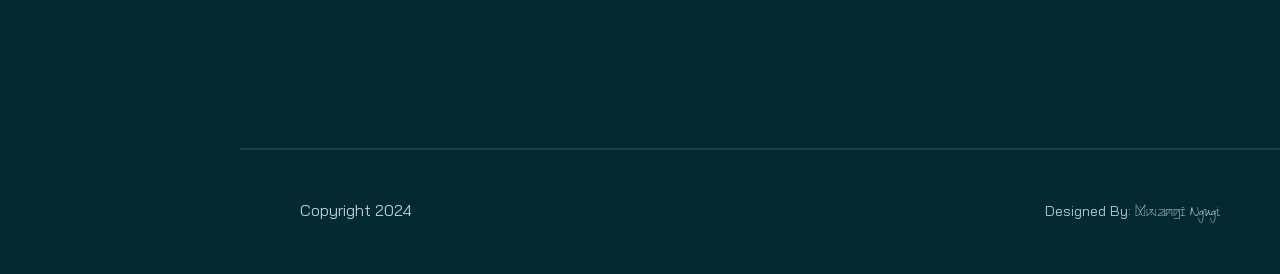
==== commit 3eb433e3: "small correction" ====
--- a/HTML.html
+++ b/HTML.html
@@ -9,7 +9,7 @@
     <link rel="stylesheet" href="./assets/css/line-awesome.min.css">
     <link rel="stylesheet" href="./assets/css/CSS.css">
 </head>
-<body class="container px-4" data-bs-spy="scroll" data-bs-target="navbar">
+<body data-bs-spy="scroll" data-bs-target="navbar">
 
 <!-- Navbar -->
 <nav class="navbar navbar-expand-lg navbar-dark fixed-top">
@@ -47,7 +47,7 @@
     <section id="home" class="full-height px-lg-5">
         <div class="container">
             <div class="row">
-                <div class="col-lg-12 text-center">
+                <div class="col-lg-10">
                     <h1 class="display-4 fw-bold" data-aos="fade-up">I'M A <span class="text-brand">WEB DEVELOPER, UI/UX AND GRAPHIC DESIGNER</span>
                         FROM NAIROBI, KE</h1>
                     <p class="lead mt-2 mb-4" data-aos="fade-up" data-aos-delay="300">My name is <span
--- a/assets/css/CSS.css
+++ b/assets/css/CSS.css
@@ -112,10 +112,6 @@
         }
     }
 
-    @media (min-width: 627px) {
-
-    }
-
 
     .text-brand {
         color: var(--color-brand);
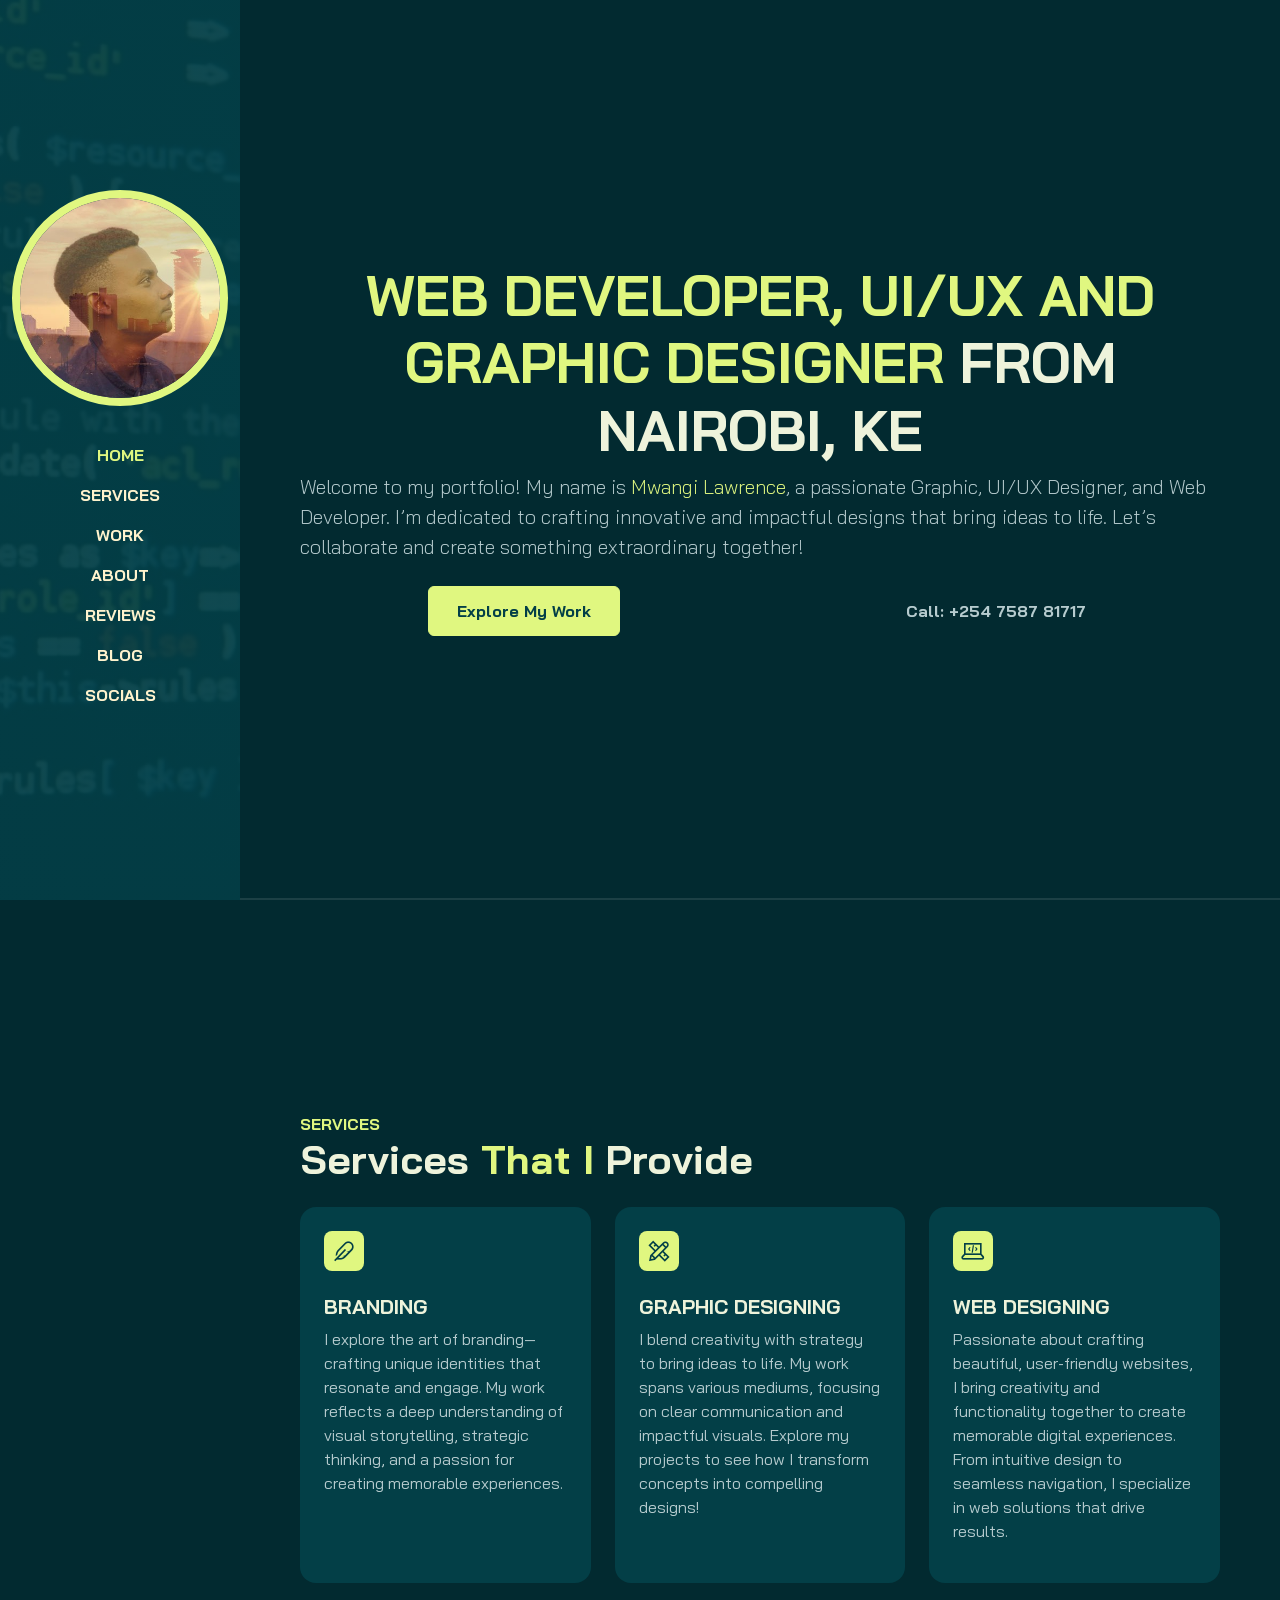
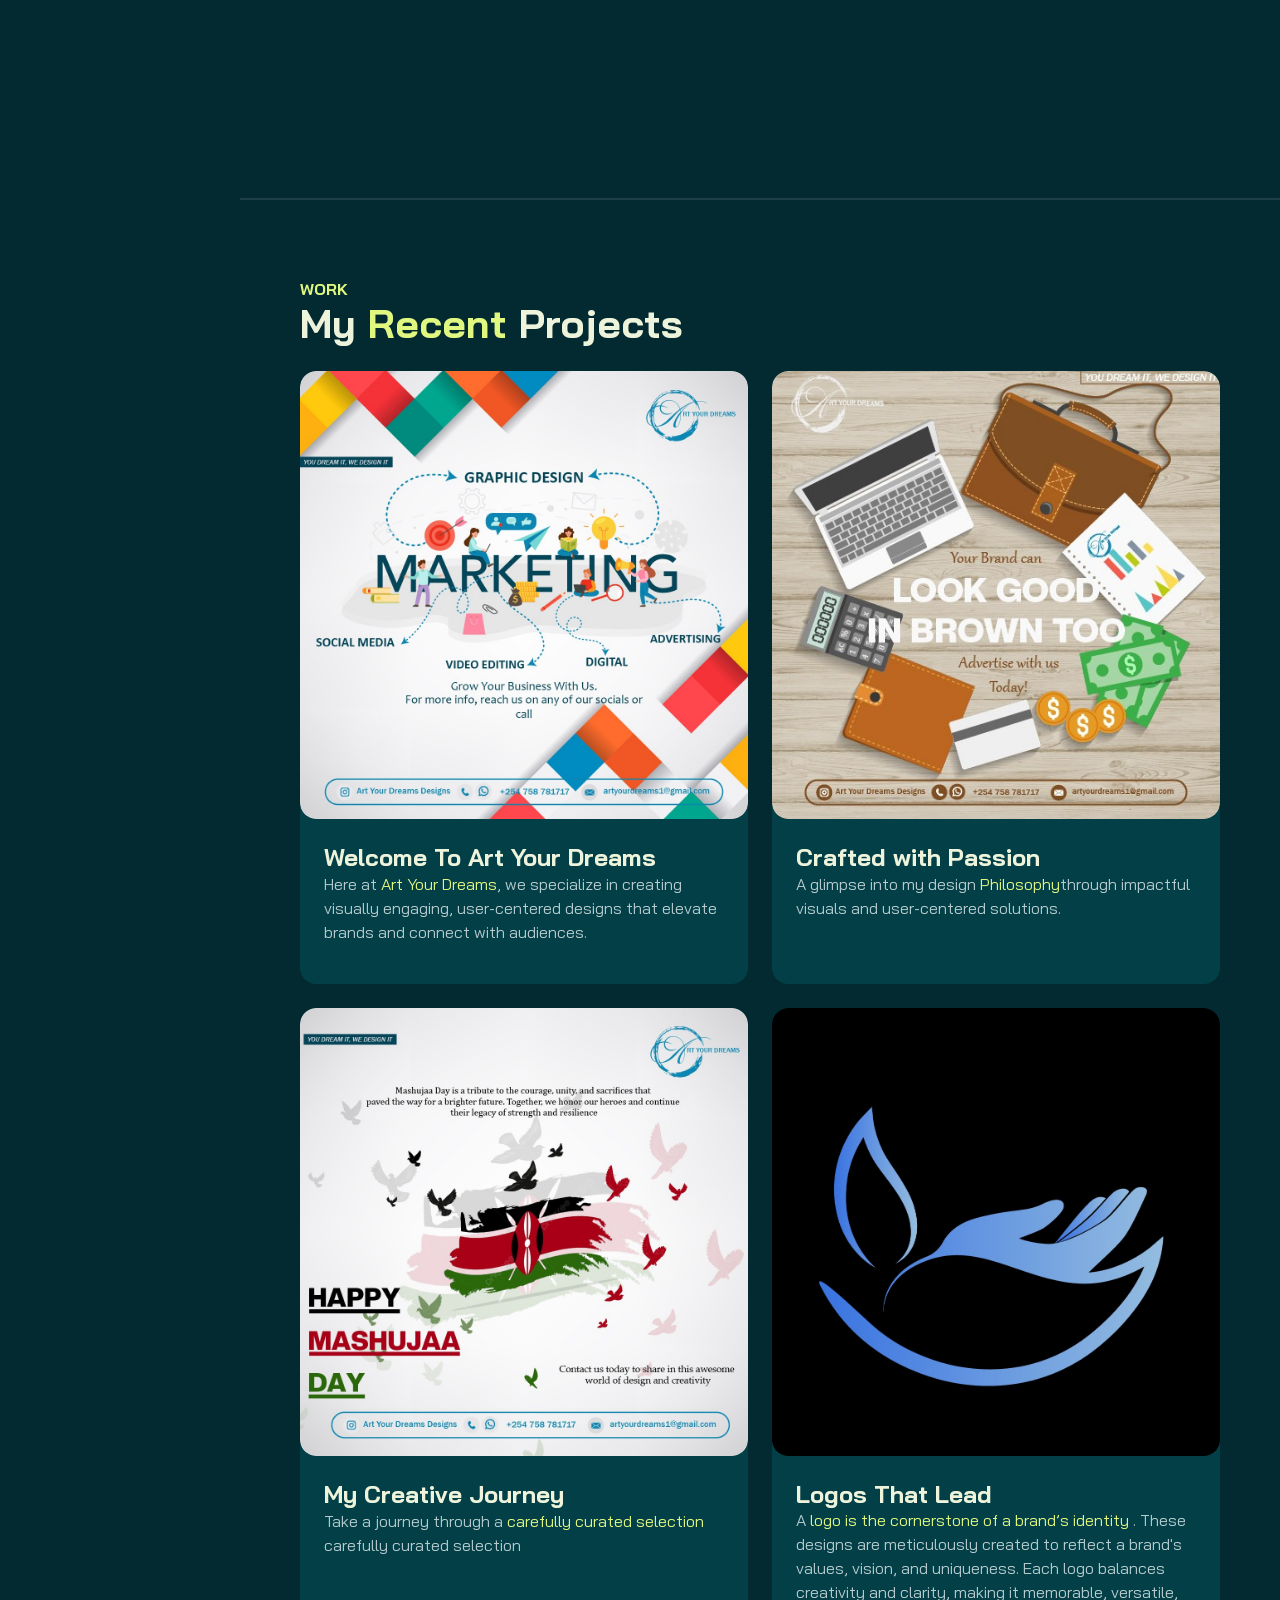
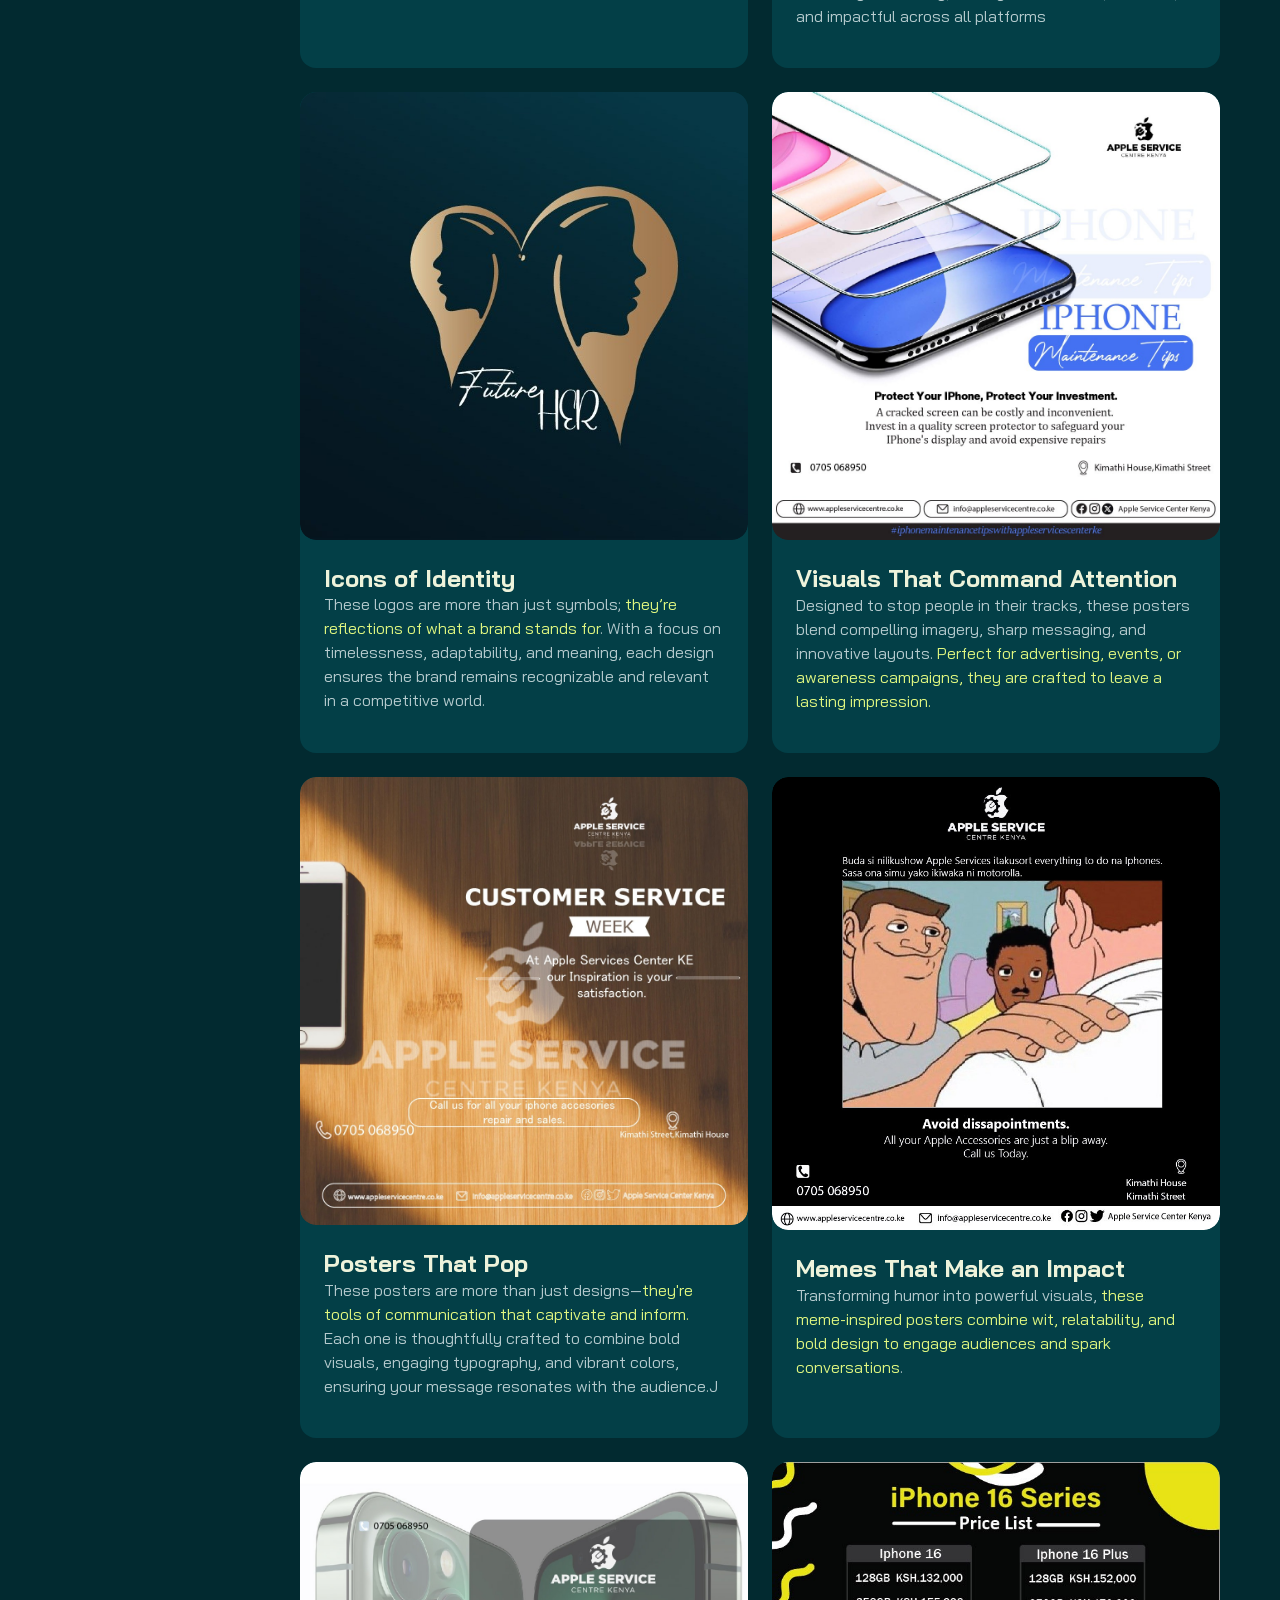
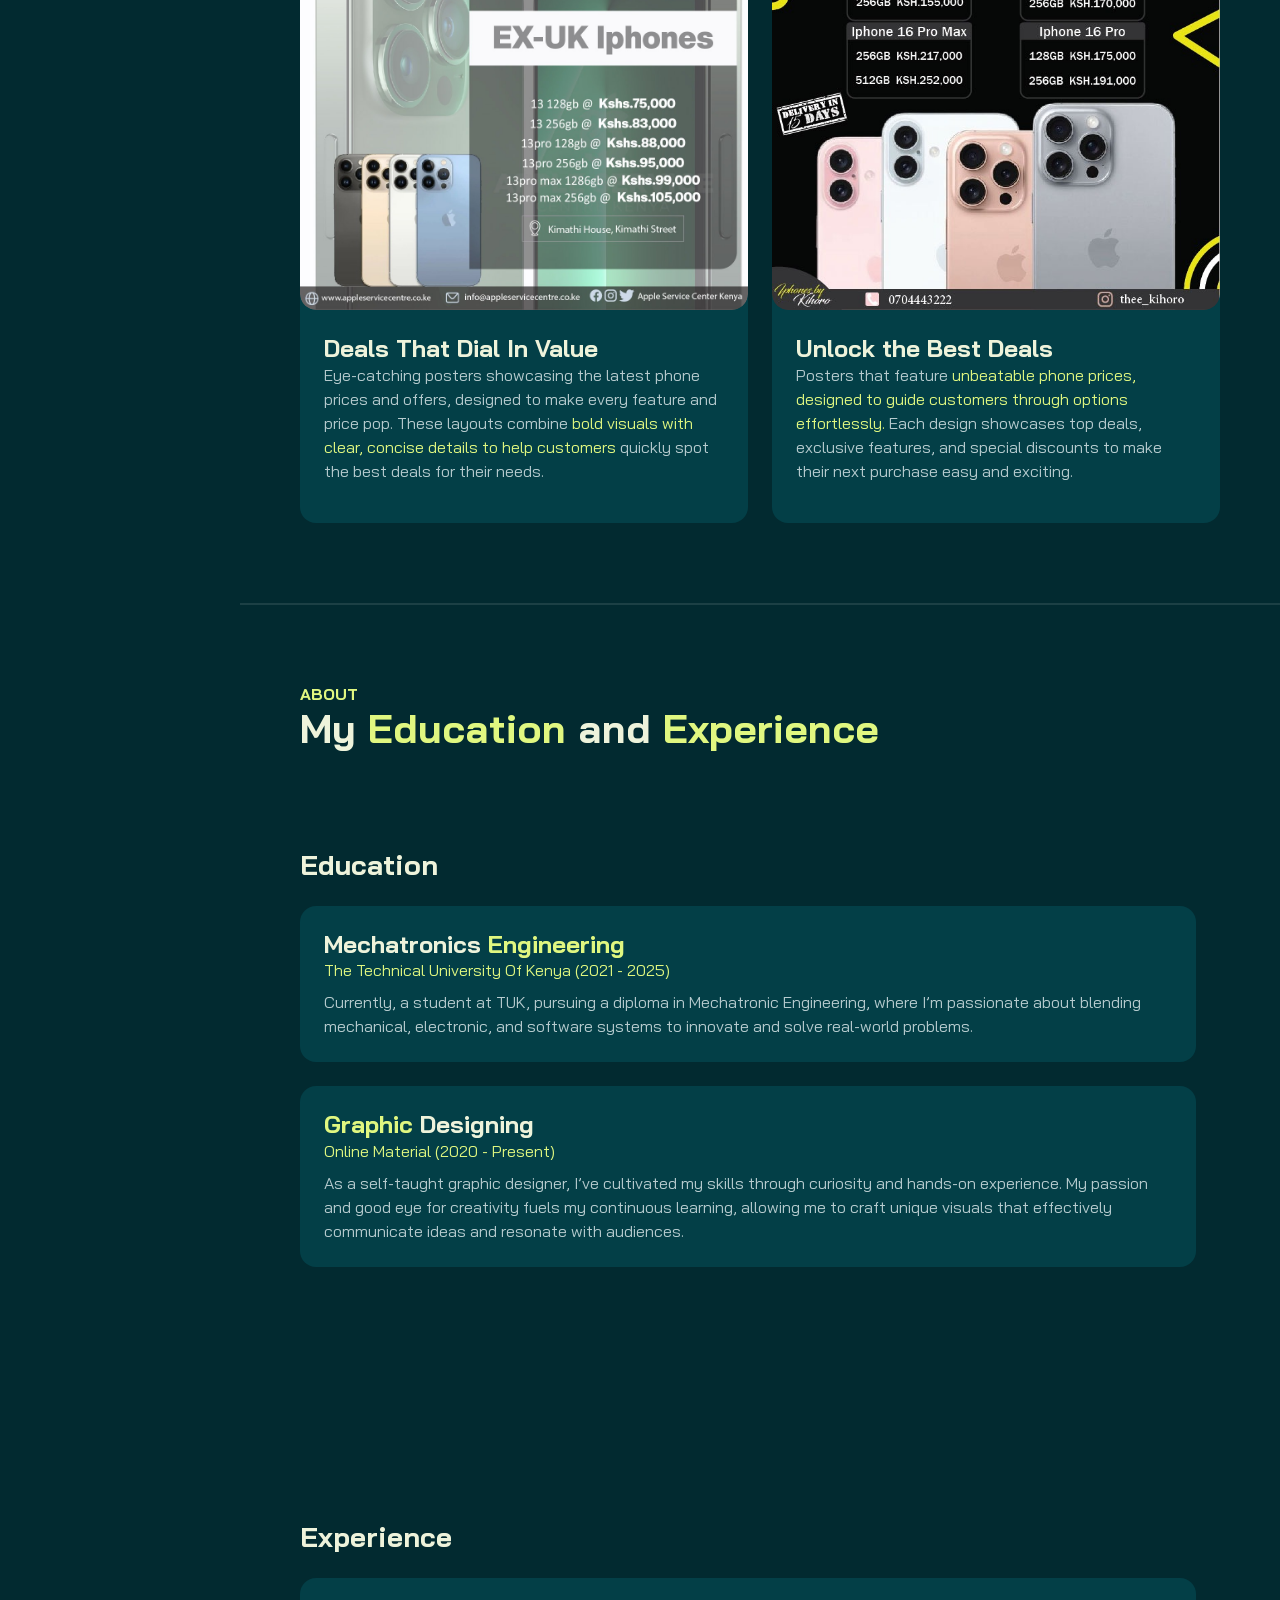
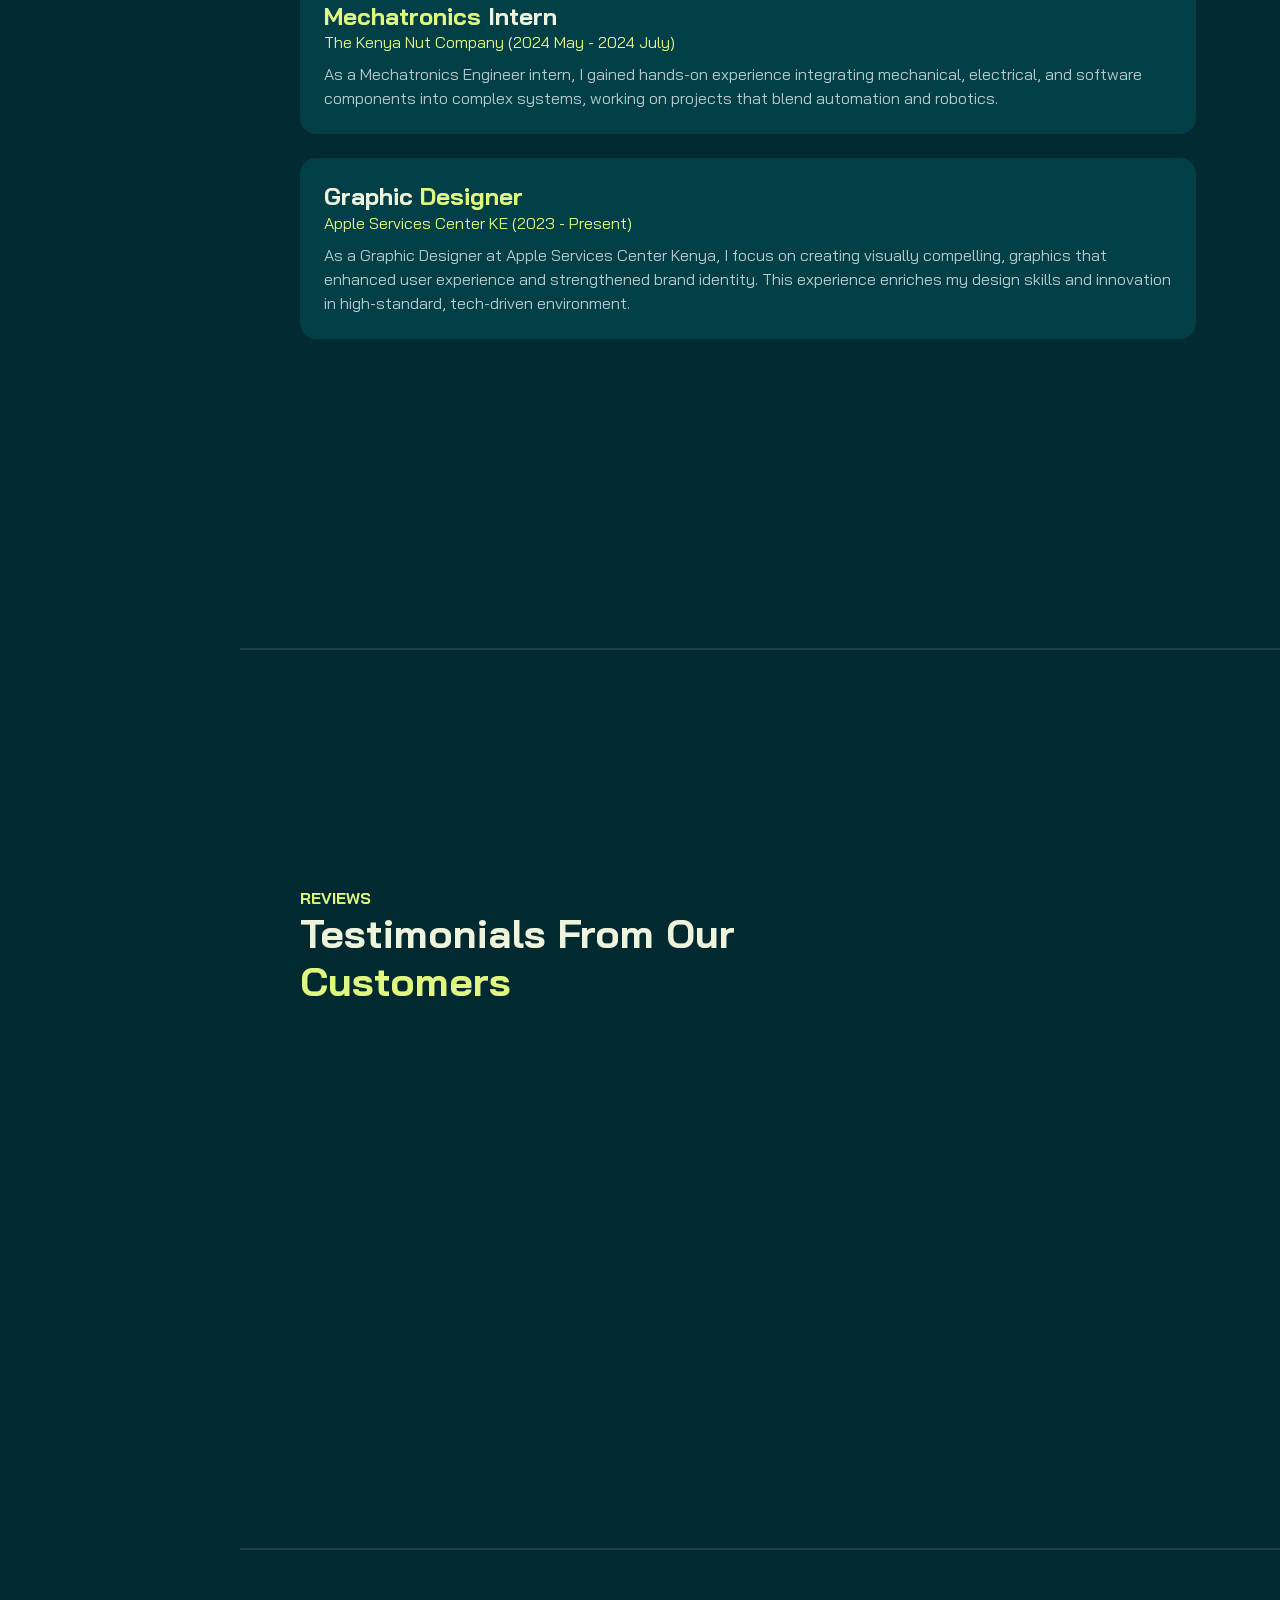
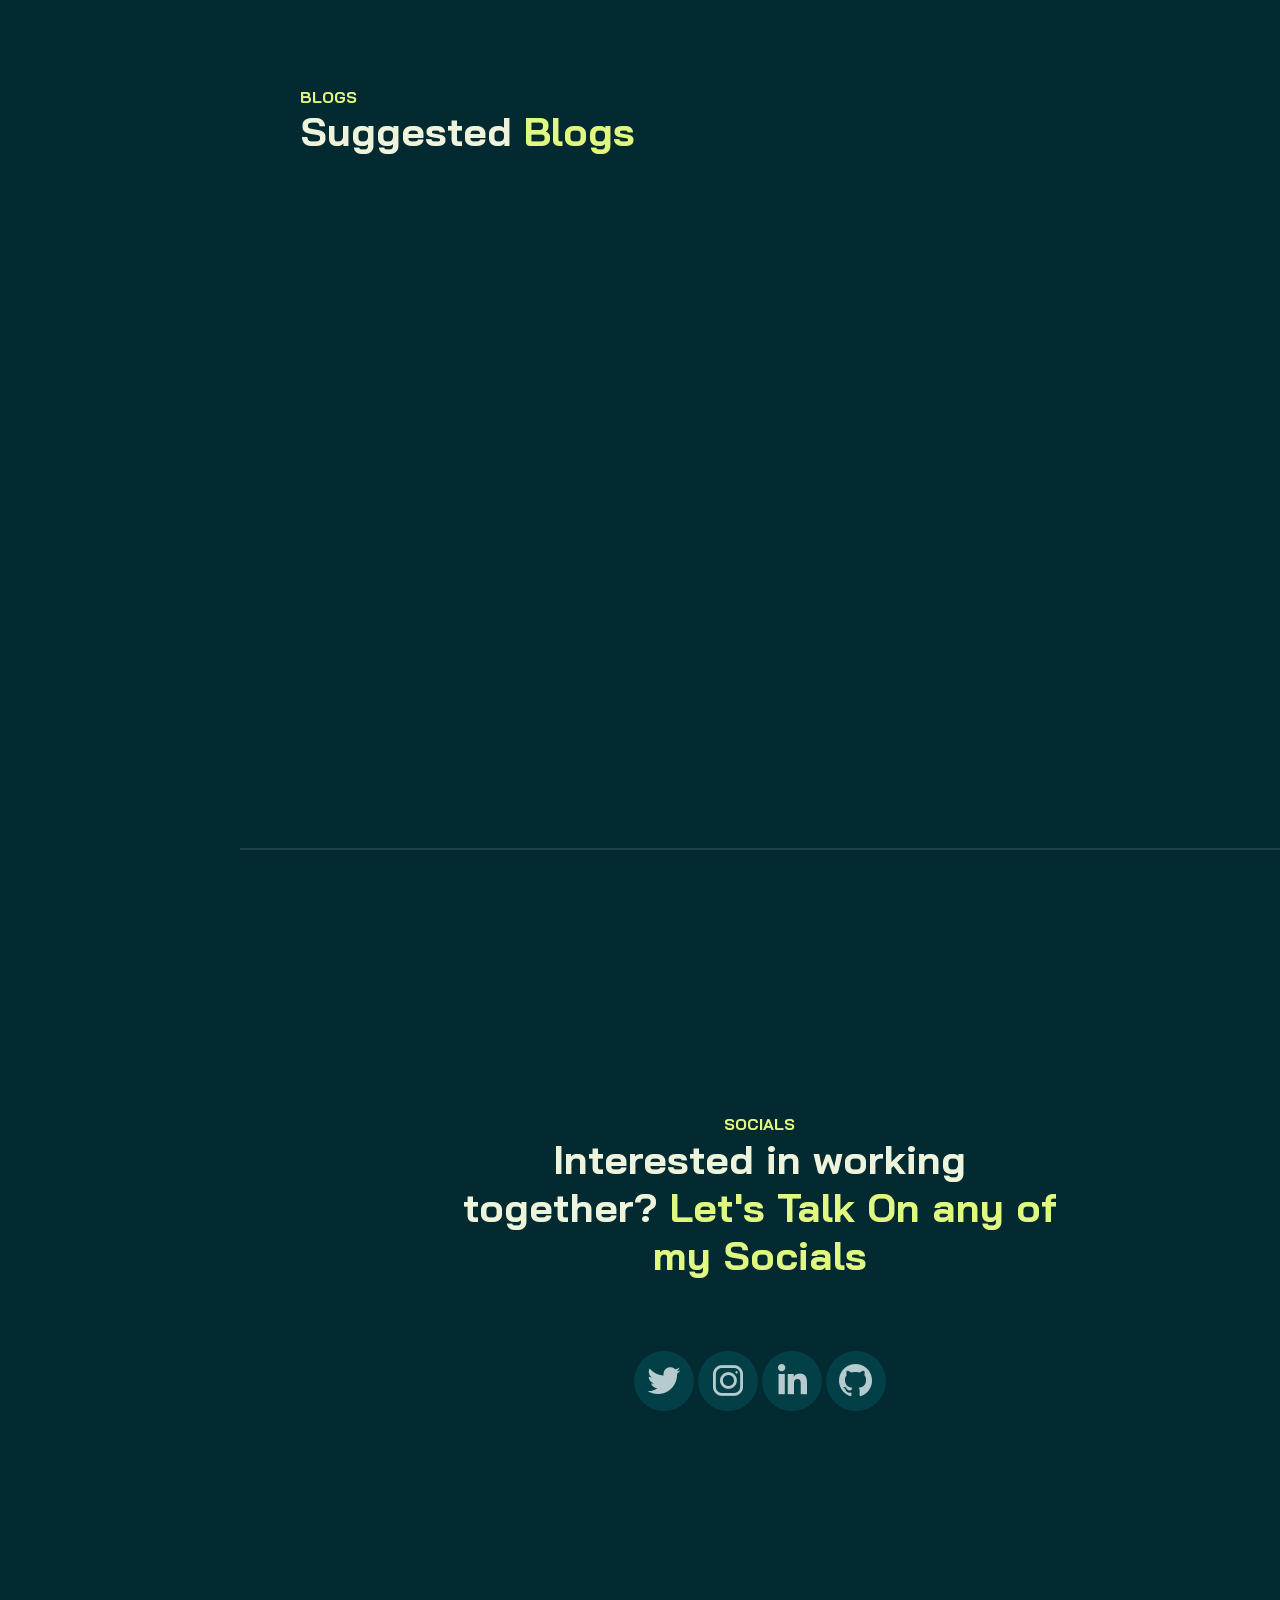
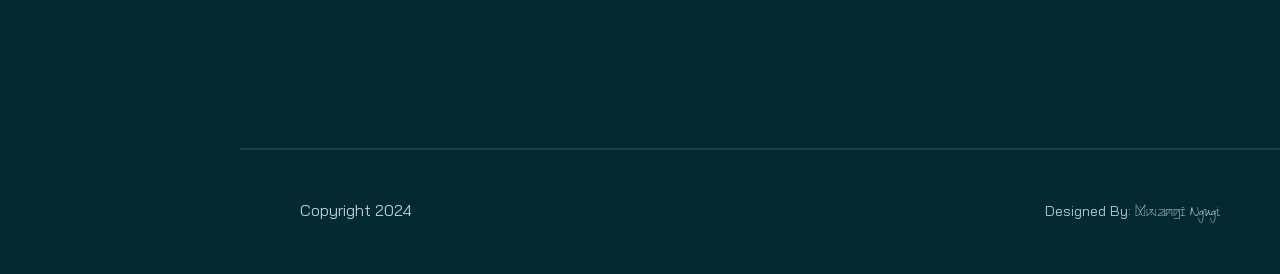
==== commit 8e25ade6: "complete" ====
--- a/HTML.html
+++ b/HTML.html
@@ -47,18 +47,26 @@
     <section id="home" class="full-height px-lg-5">
         <div class="container">
             <div class="row">
-                <div class="col-lg-10">
-                    <h1 class="display-4 fw-bold" data-aos="fade-up">I'M A <span class="text-brand">WEB DEVELOPER, UI/UX AND GRAPHIC DESIGNER</span>
+                <div class="col-lg-12">
+                    <h1 class="display-4 fw-bold text-center" data-aos="fade-up"><span class="text-brand">WEB DEVELOPER, UI/UX AND GRAPHIC DESIGNER</span>
                         FROM NAIROBI, KE</h1>
-                    <p class="lead mt-2 mb-4" data-aos="fade-up" data-aos-delay="300">My name is <span
-                            class="text-brand">Mwangi Lawrence</span>, a passionate Graphic and UI/UX Designer, as well
-                        as a
-                        Web Developer. Let’s create something amazing together!</p>
-                    <div data-aos="fade-up" data-aos-delay="600">
-                        <a href="#work" class="btn btn-brand me-3">Explore My Work</a>
-                        <a href="tel:+254758781717" class="link-custom">Call: +254 7587 81717</a>
-                    </div>
-
+                    <p class="lead mt-2 mb-4" data-aos="fade-up" data-aos-delay="300">Welcome to my portfolio! My name
+                        is <span
+                                class="text-brand">Mwangi Lawrence</span>, a passionate Graphic, UI/UX
+                        Designer, and Web Developer. I’m dedicated to crafting innovative and impactful designs that
+                        bring ideas to life. Let’s collaborate and create something extraordinary together!</p>
+                    <div class="text-center" data-aos="fade-up" data-aos-delay="600">
+                        <div class="row gy-4 justify-content-center align-items-center">
+                            <div class="col-sm-6">
+                                <a href="#work" class="btn btn-brand">Explore My Work</a>
+                            </div>
+
+                            <div class="col-sm-6">
+                                <a href="tel:+254758781717" class="link-custom">Call: +254 7587 81717</a>
+                            </div>
+
+                        </div>
+                    </div>
                 </div>
             </div>
         </div>
@@ -571,17 +579,17 @@
                 <!--    FOOTER-->
                 <footer class="py-5 px-lg-5">
                     <div class="container">
-                            <div class="col-auto">
-                                <div class="social-icons">
-                                    <a href="https://x.com/iamngugi1" target="_blank"><i class="lab la-twitter"></i></a>
-                                    <a href="https://www.instagram.com/i_am_n.g.u.g.i._/profilecard/?igsh=MWJreWRzbTl5ZDJueg=="
-                                       target="_blank"><i class="lab la-instagram"></i></a>
-                                    <a href="https://www.linkedin.com/in/lawrence-ngugi-367585233?utm_source=share&utm_campaign=share_via&utm_content=profile&utm_medium=android_app"
-                                       target="_blank"><i class="lab la-linkedin-in"></i></a>
-                                    <a href="https://github.com/CreatorLarry" target="_blank"><i
-                                            class="lab la-github"></i></a>
-                                </div>
-                            </div>
+                        <div class="col-auto">
+                            <div class="social-icons">
+                                <a href="https://x.com/iamngugi1" target="_blank"><i class="lab la-twitter"></i></a>
+                                <a href="https://www.instagram.com/i_am_n.g.u.g.i._/profilecard/?igsh=MWJreWRzbTl5ZDJueg=="
+                                   target="_blank"><i class="lab la-instagram"></i></a>
+                                <a href="https://www.linkedin.com/in/lawrence-ngugi-367585233?utm_source=share&utm_campaign=share_via&utm_content=profile&utm_medium=android_app"
+                                   target="_blank"><i class="lab la-linkedin-in"></i></a>
+                                <a href="https://github.com/CreatorLarry" target="_blank"><i
+                                        class="lab la-github"></i></a>
+                            </div>
+                        </div>
                     </div>
                 </footer>
                 <!--   END FOOTER-->
@@ -623,8 +631,8 @@
                     <p class="mb-0">Copyright 2024</p>
                 </div>
                 <div class="col-auto"><span class="reduce_font">Designed By: </span>
-                <span class="style2">Mwangi</span>
-                <span class="style1"> Ngugi</span>
+                    <span class="style2">Mwangi</span>
+                    <span class="style1"> Ngugi</span>
                 </div>
             </div>
         </div>
--- a/assets/css/CSS.css
+++ b/assets/css/CSS.css
@@ -13,7 +13,6 @@
 }
 
 
-
 body {
     background-color: var(--color-base2);
     color: var(--color-body);
@@ -240,8 +239,8 @@
 
 /*END CONTENT WRAPPER*/
 
-html{
+html {
     padding: 0;
     margin: 0;
     overflow-x: hidden;
-}+}
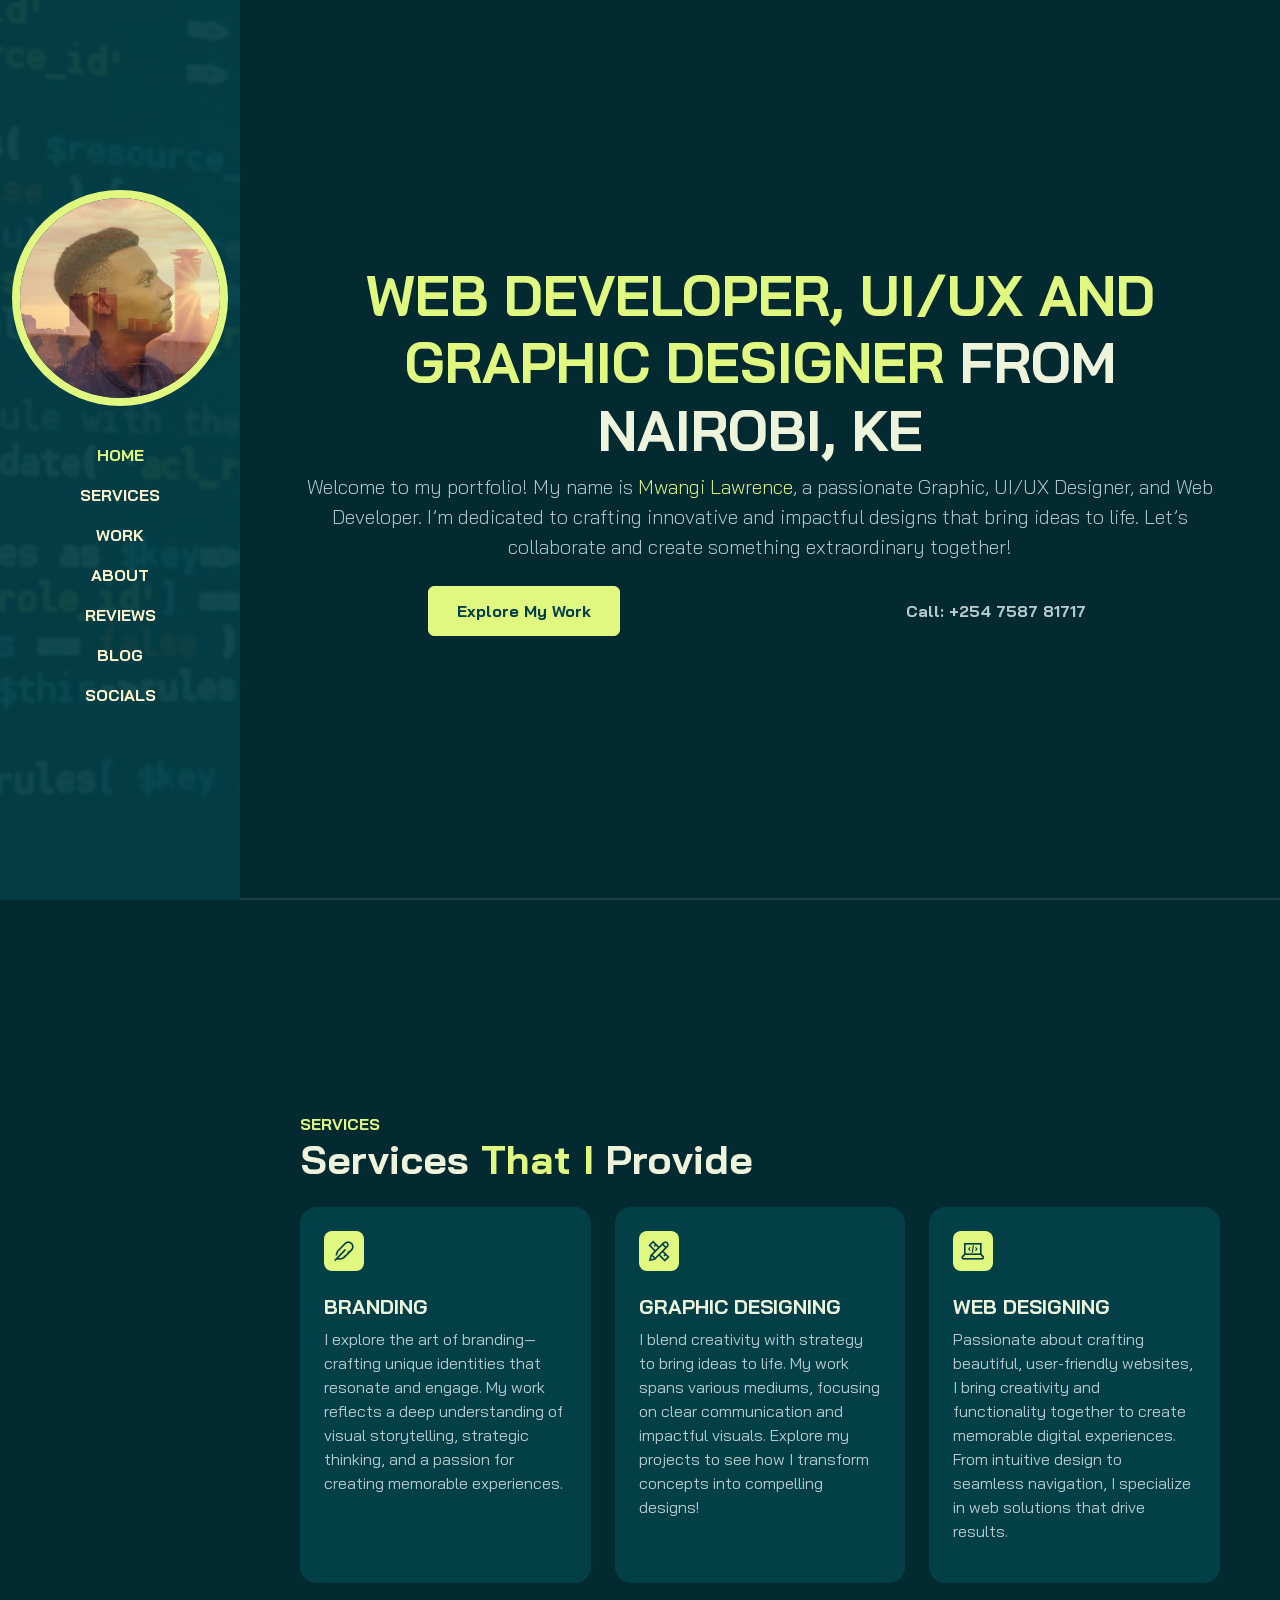
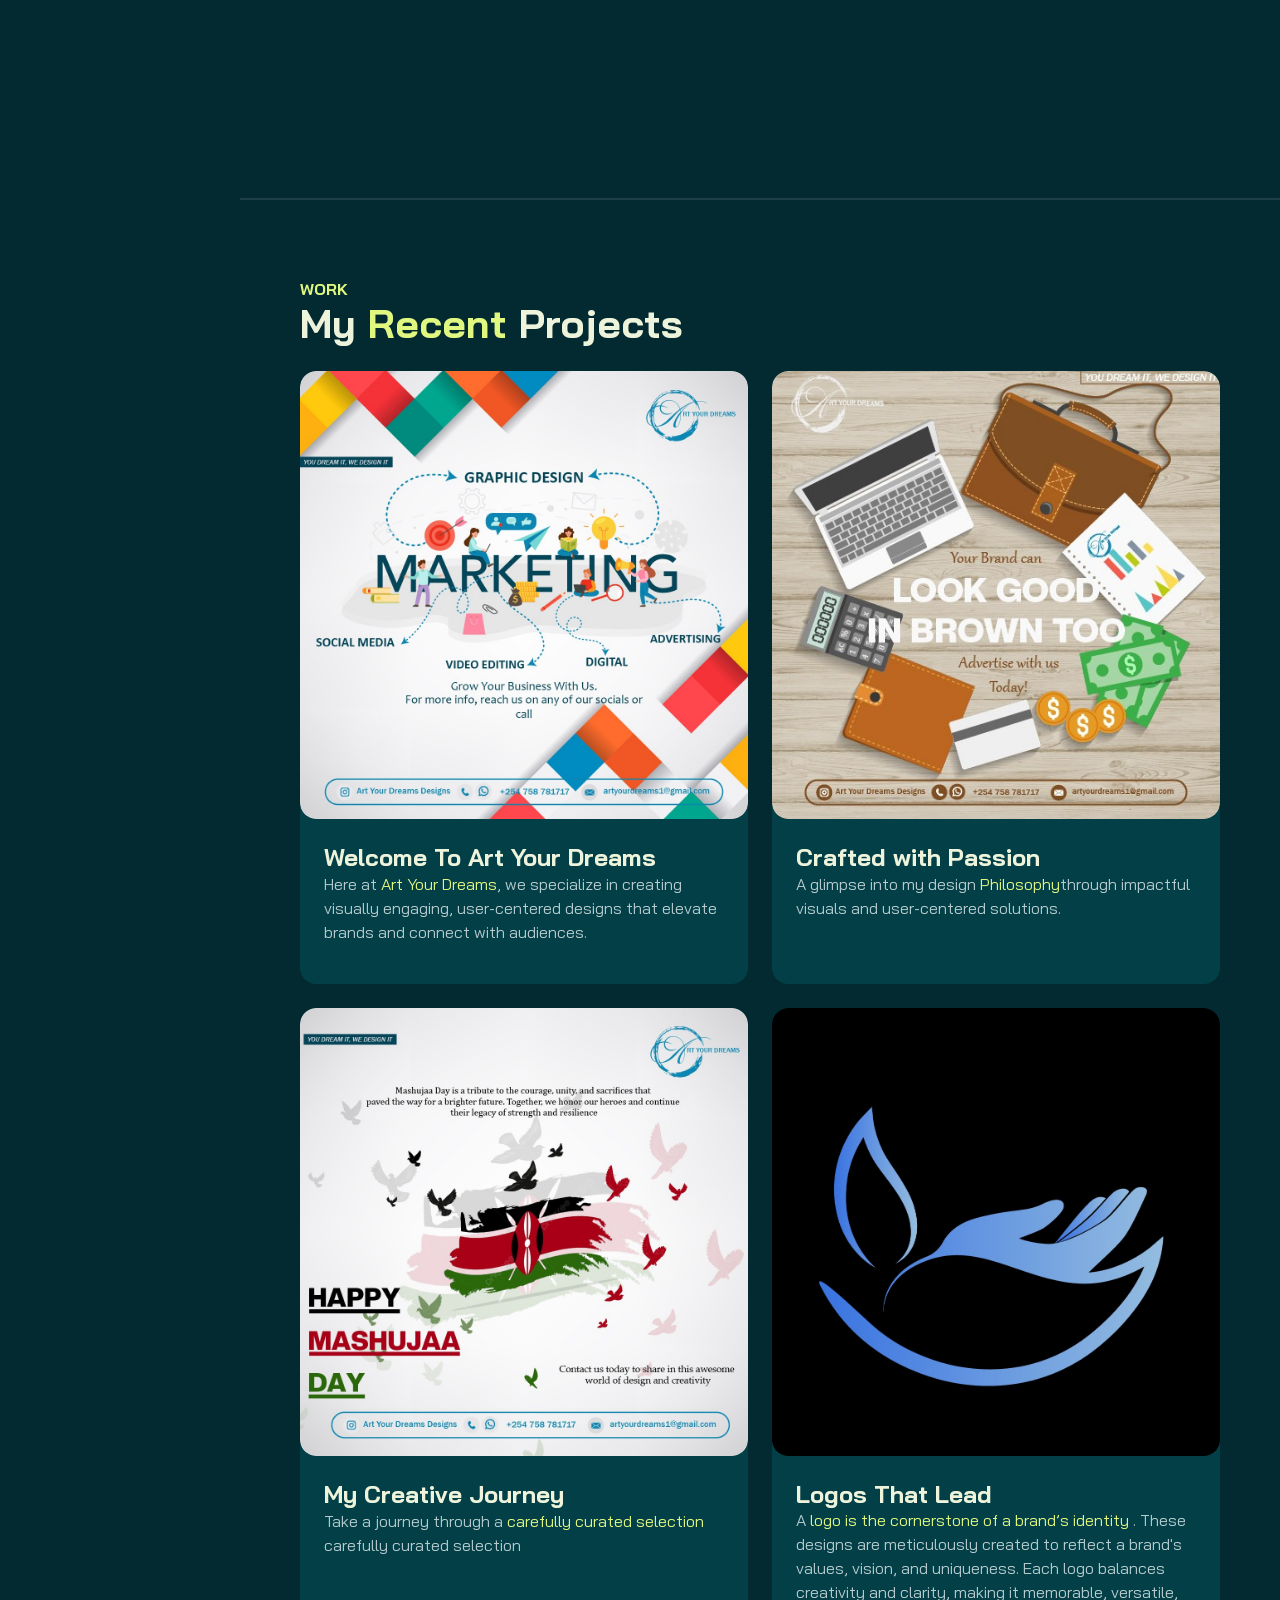
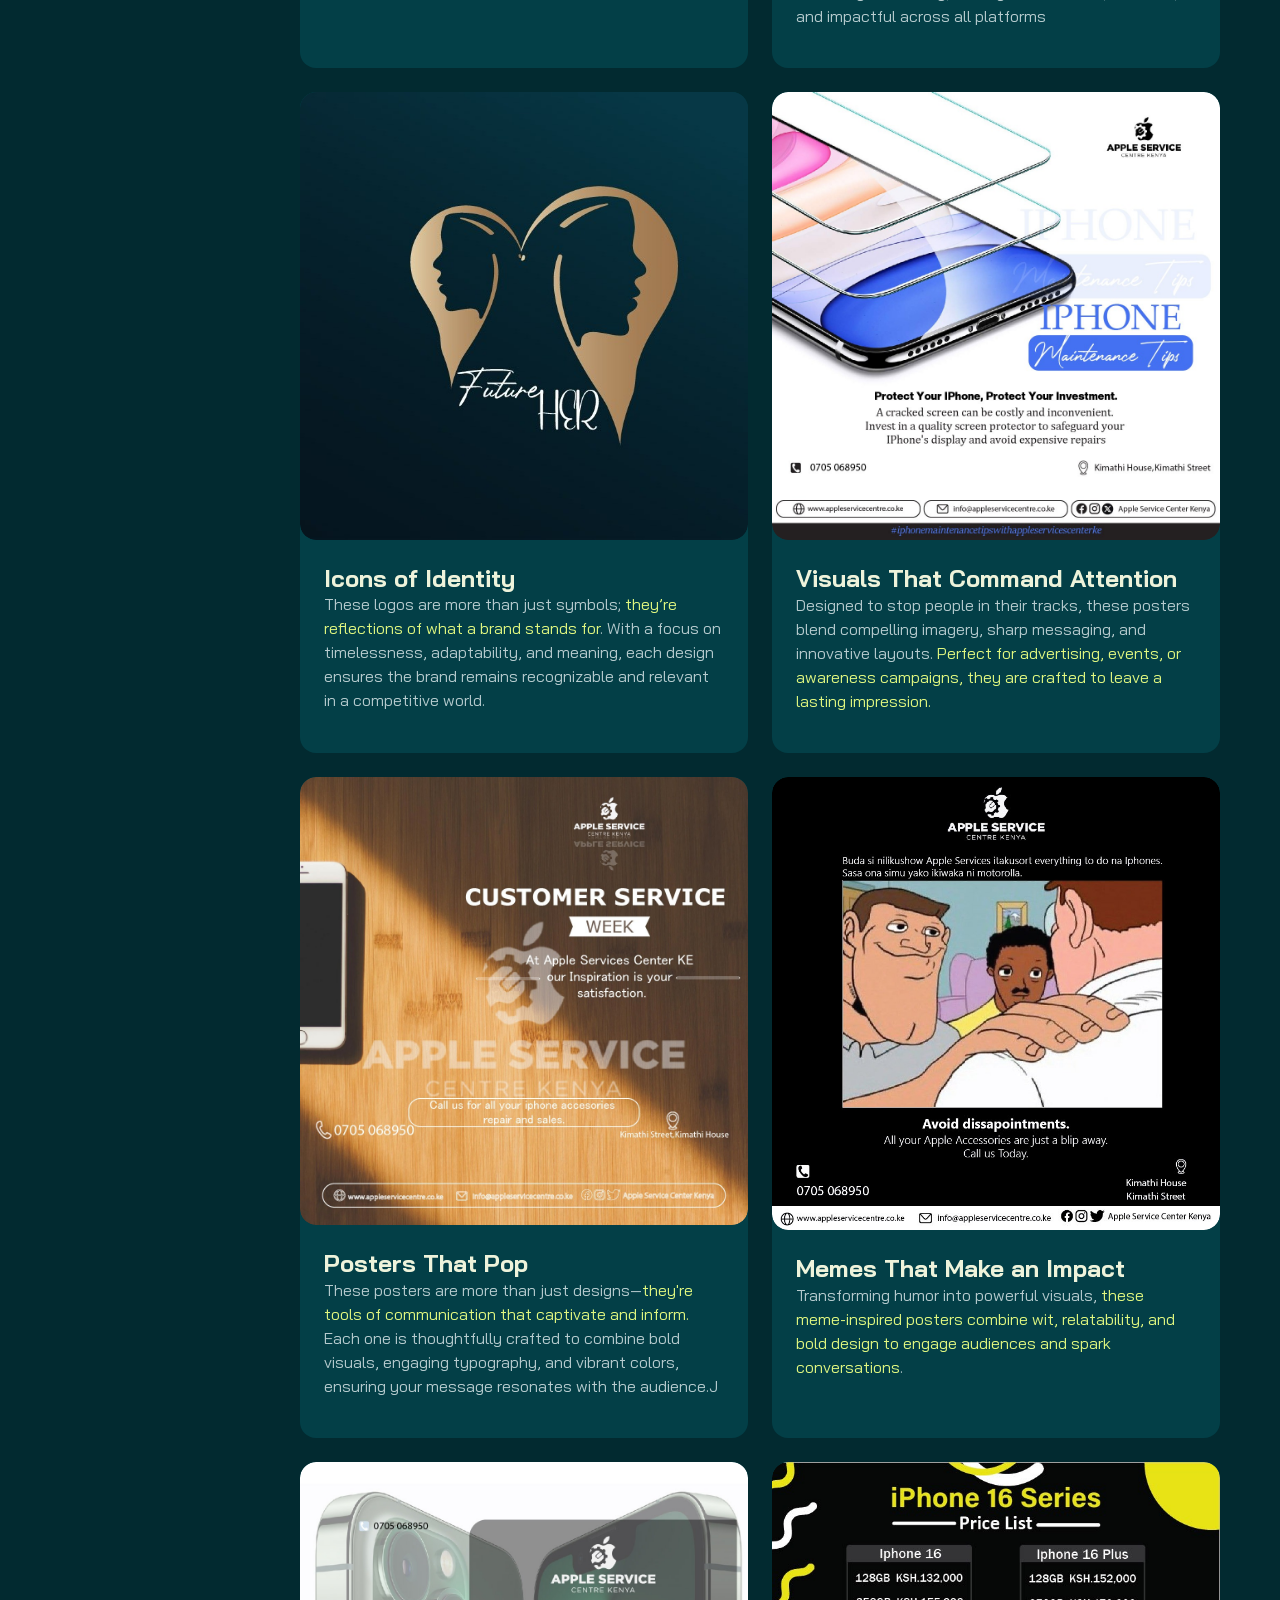
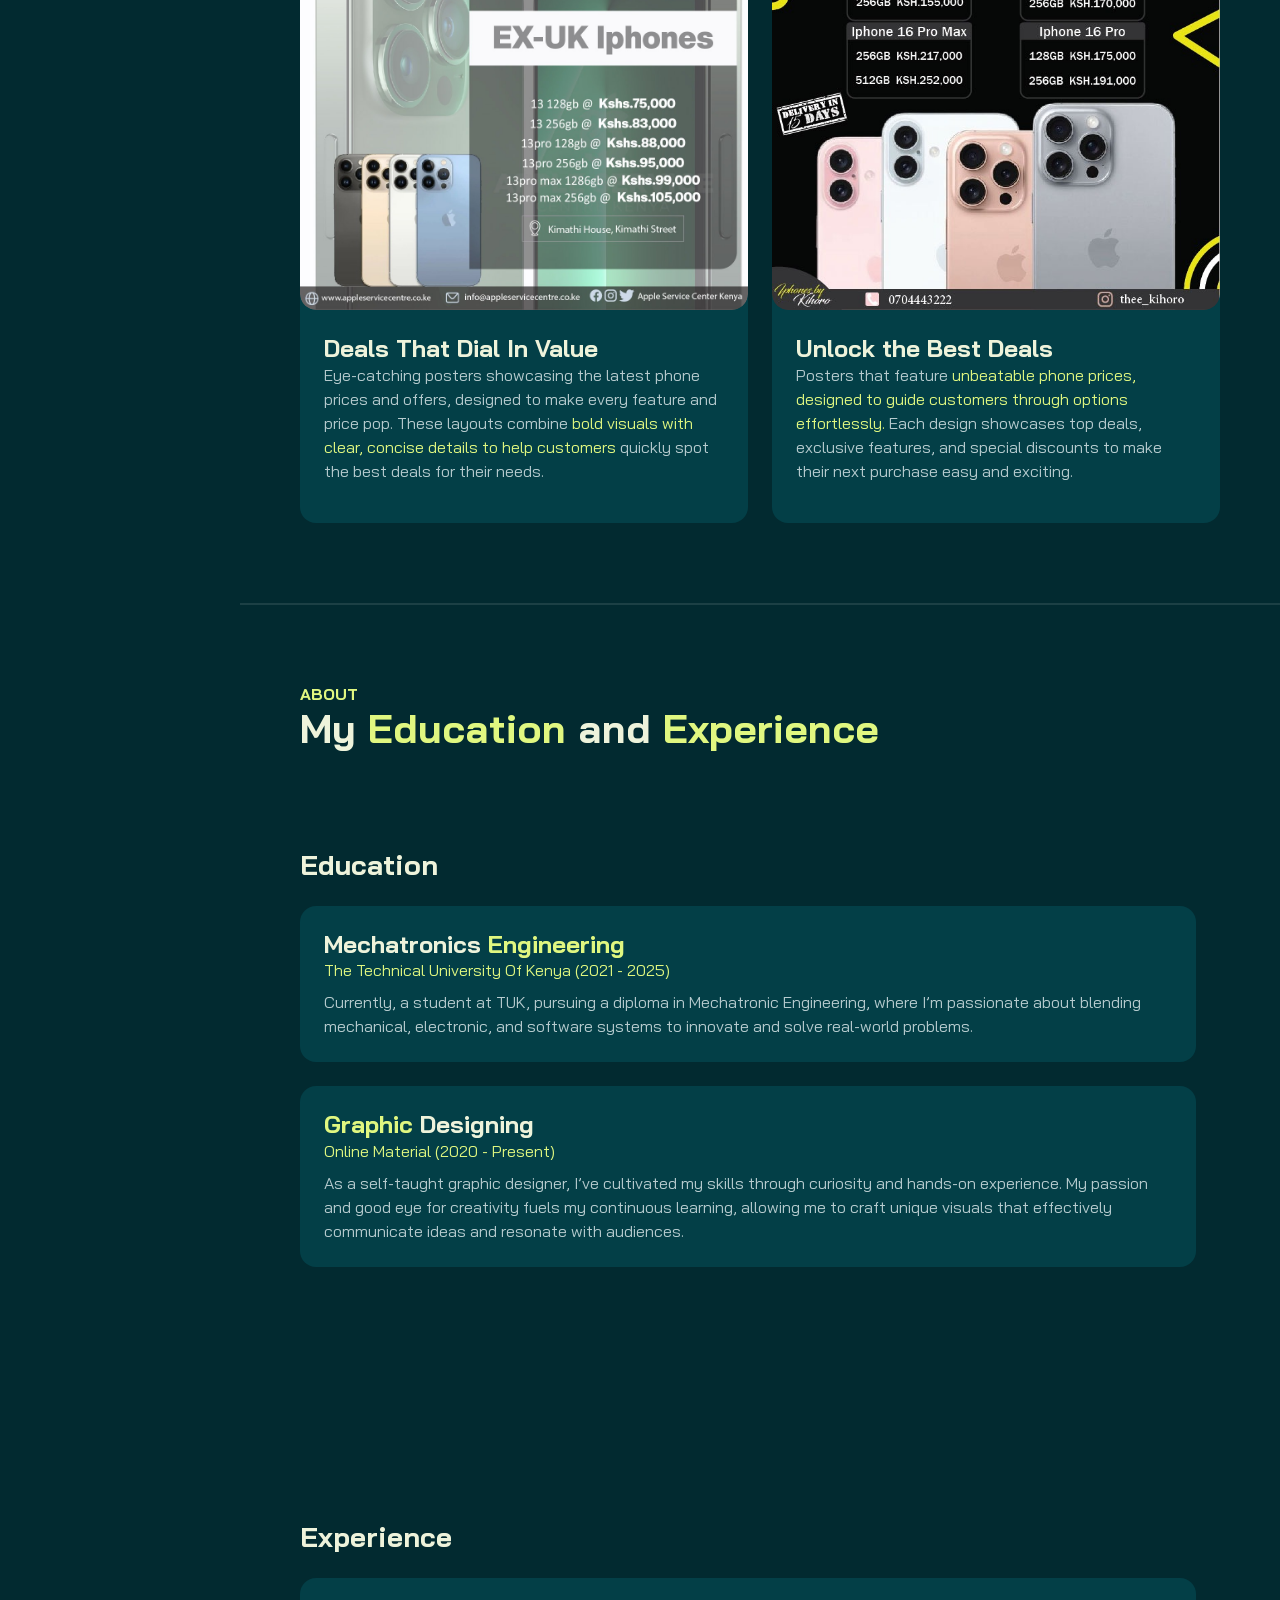
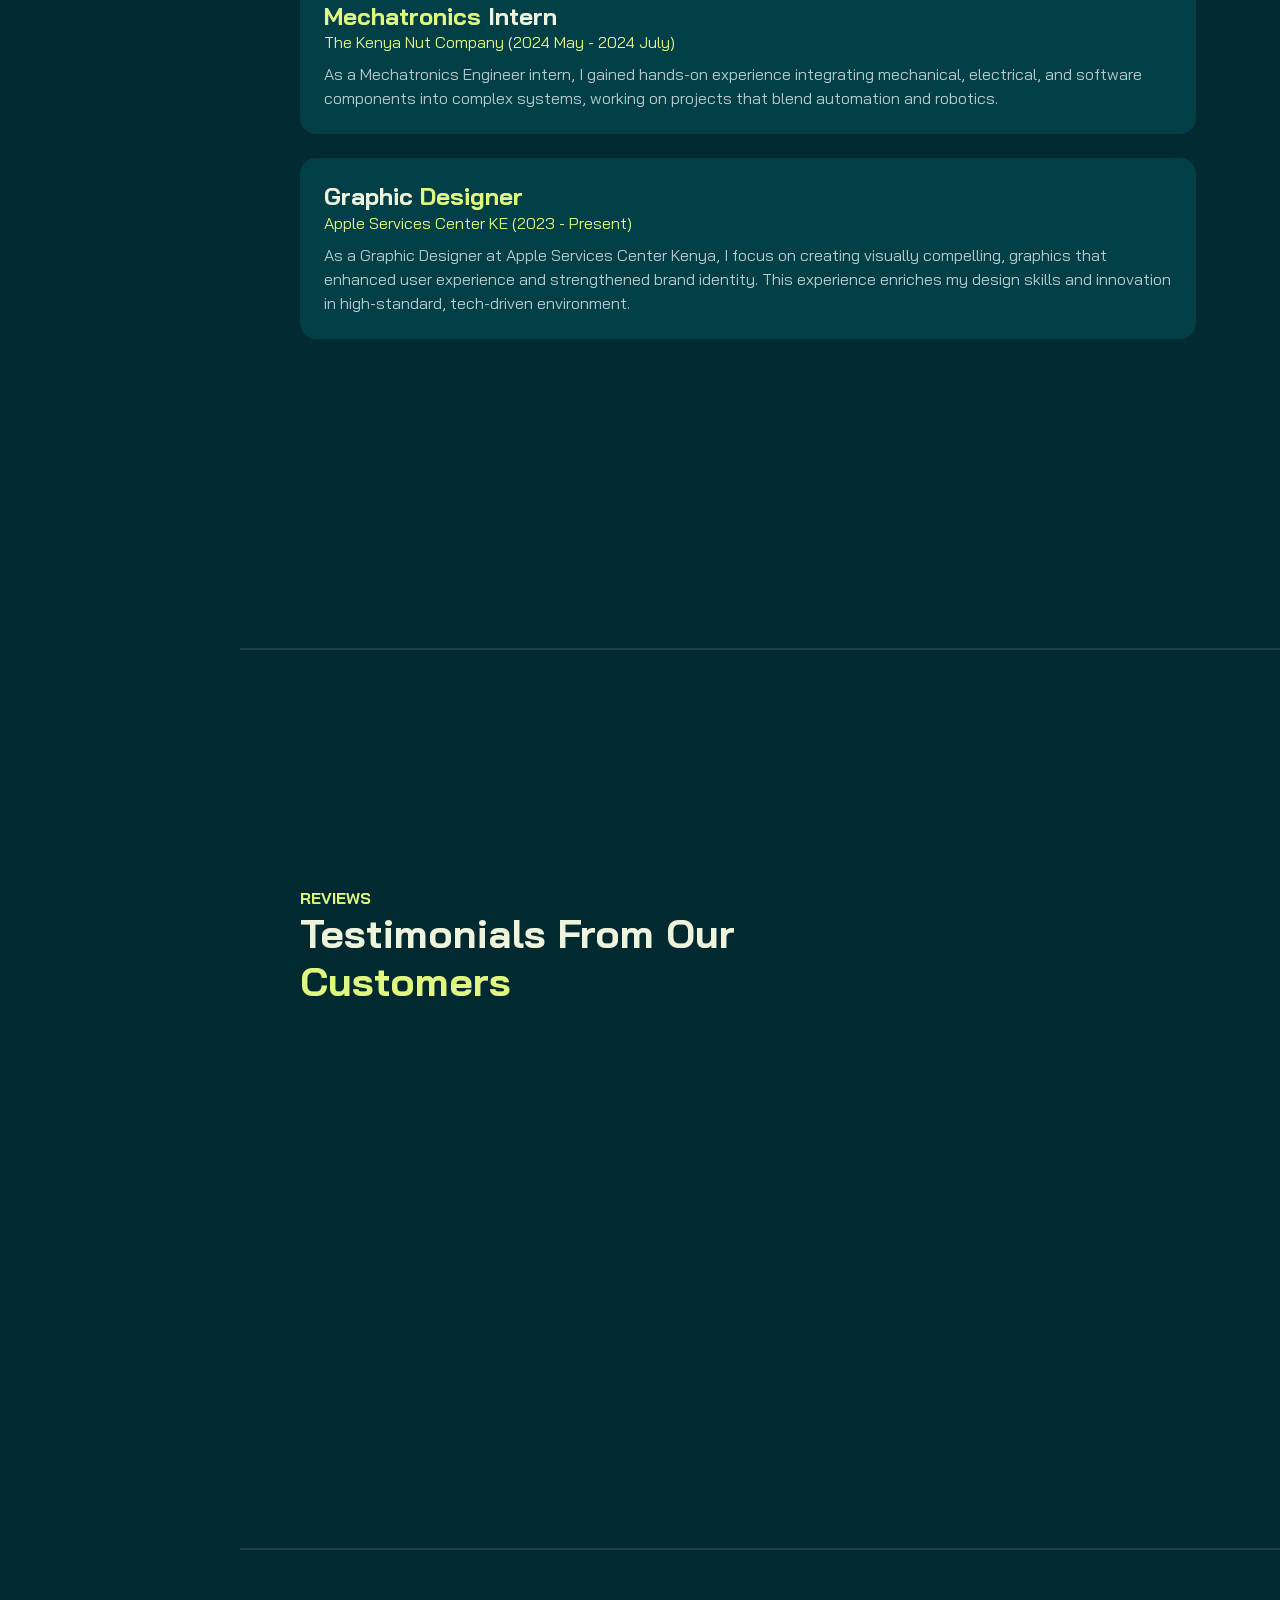
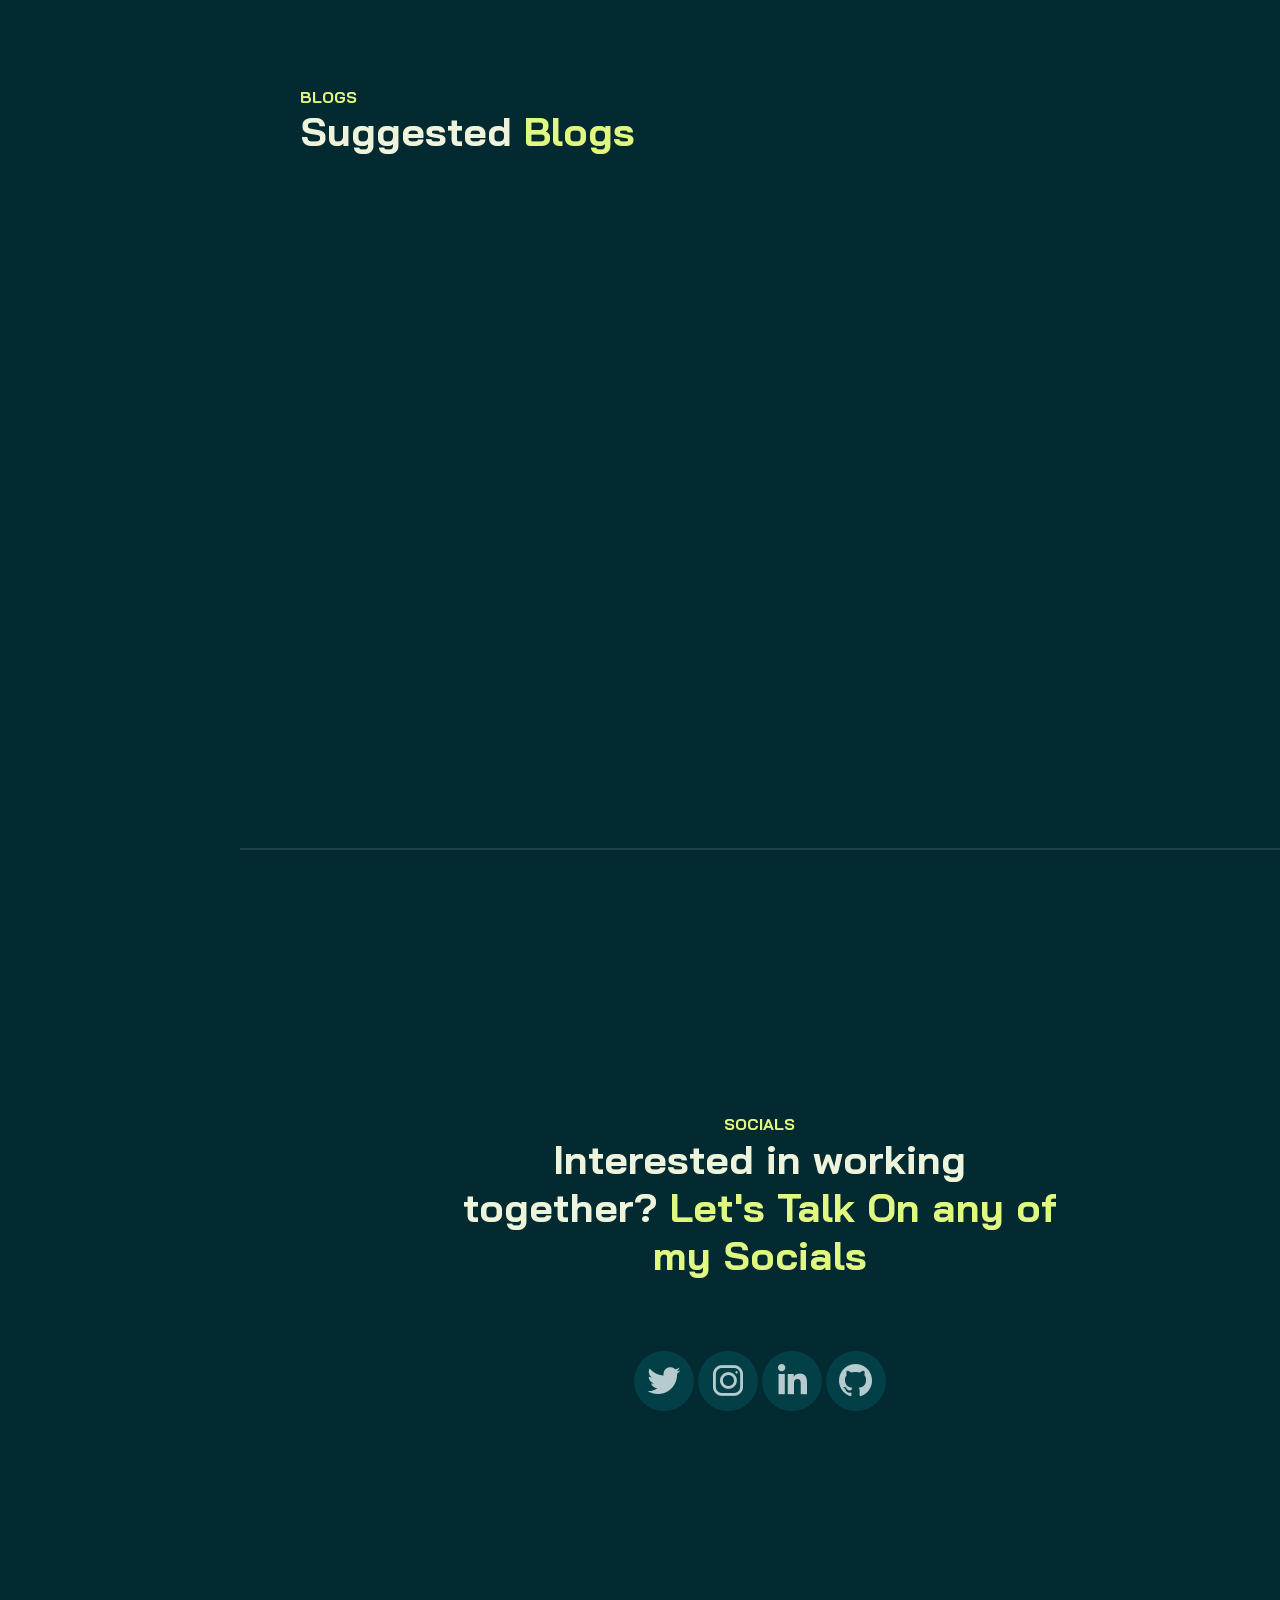
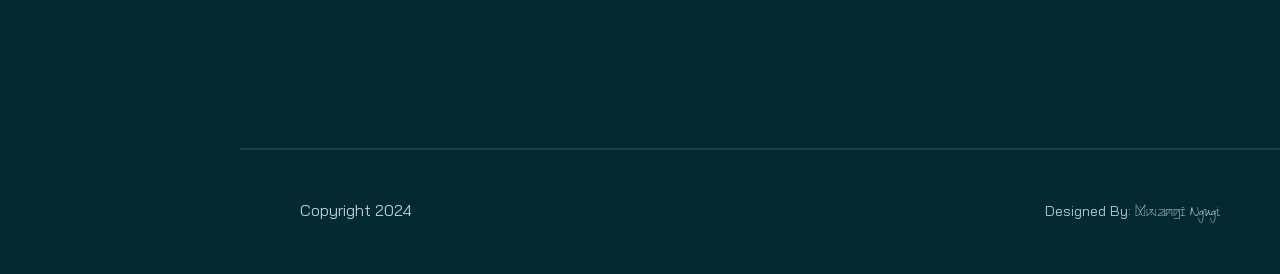
==== commit d95be8bb: "minor change" ====
--- a/HTML.html
+++ b/HTML.html
@@ -50,7 +50,7 @@
                 <div class="col-lg-12">
                     <h1 class="display-4 fw-bold text-center" data-aos="fade-up"><span class="text-brand">WEB DEVELOPER, UI/UX AND GRAPHIC DESIGNER</span>
                         FROM NAIROBI, KE</h1>
-                    <p class="lead mt-2 mb-4" data-aos="fade-up" data-aos-delay="300">Welcome to my portfolio! My name
+                    <p class="lead mt-2 mb-4 text-center" data-aos="fade-up" data-aos-delay="300">Welcome to my portfolio! My name
                         is <span
                                 class="text-brand">Mwangi Lawrence</span>, a passionate Graphic, UI/UX
                         Designer, and Web Developer. I’m dedicated to crafting innovative and impactful designs that
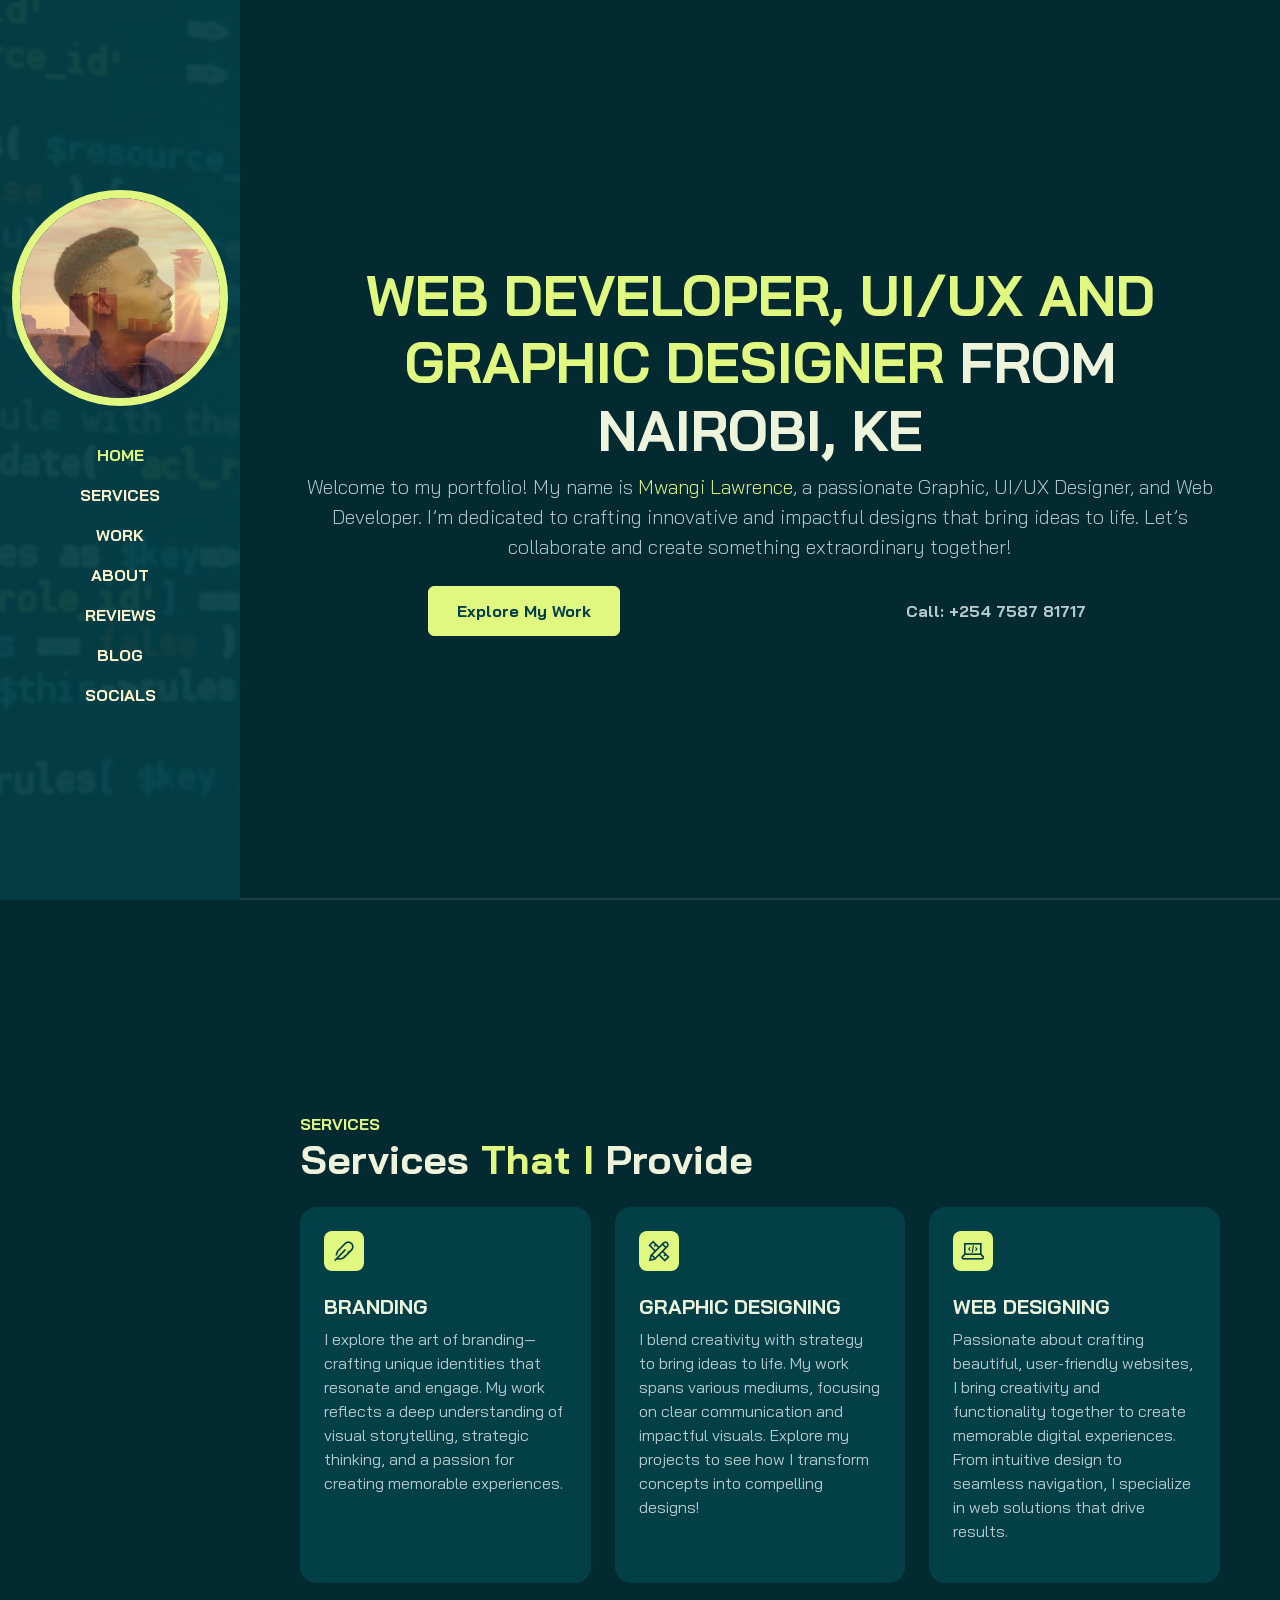
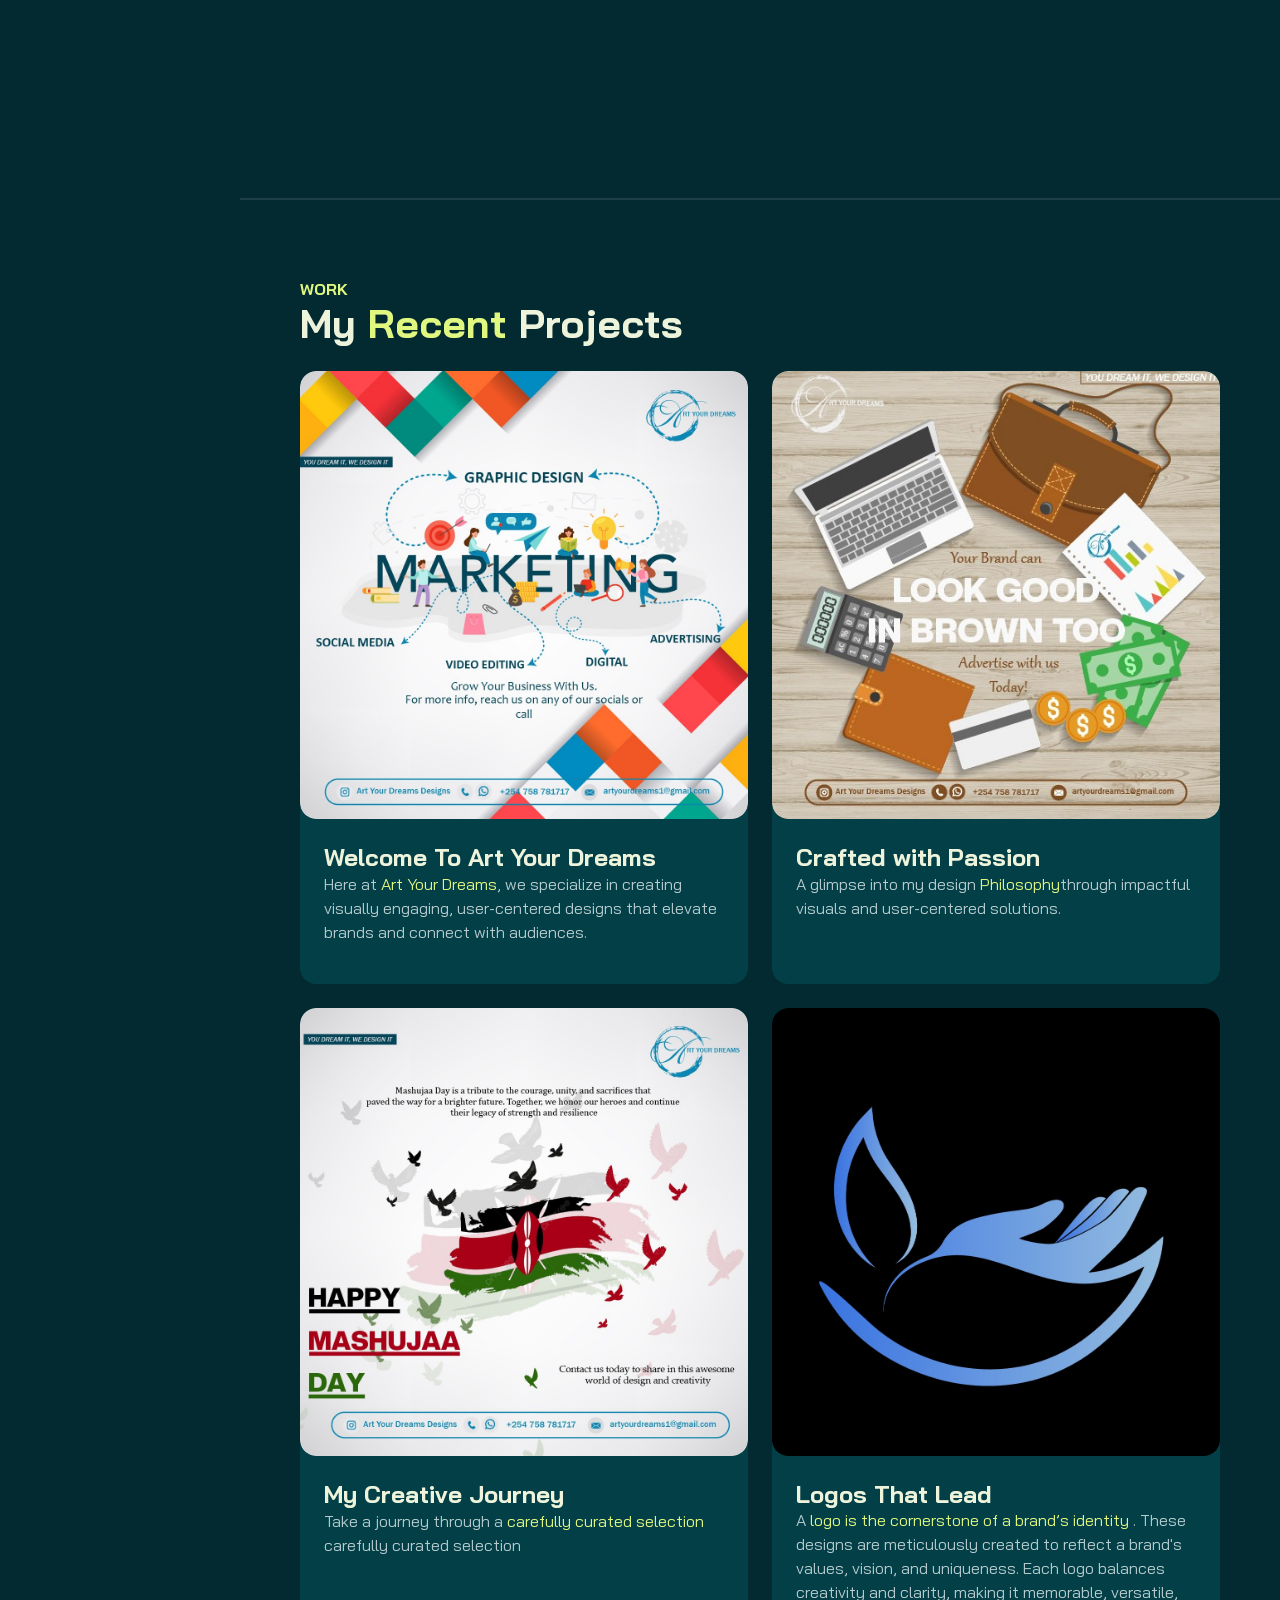
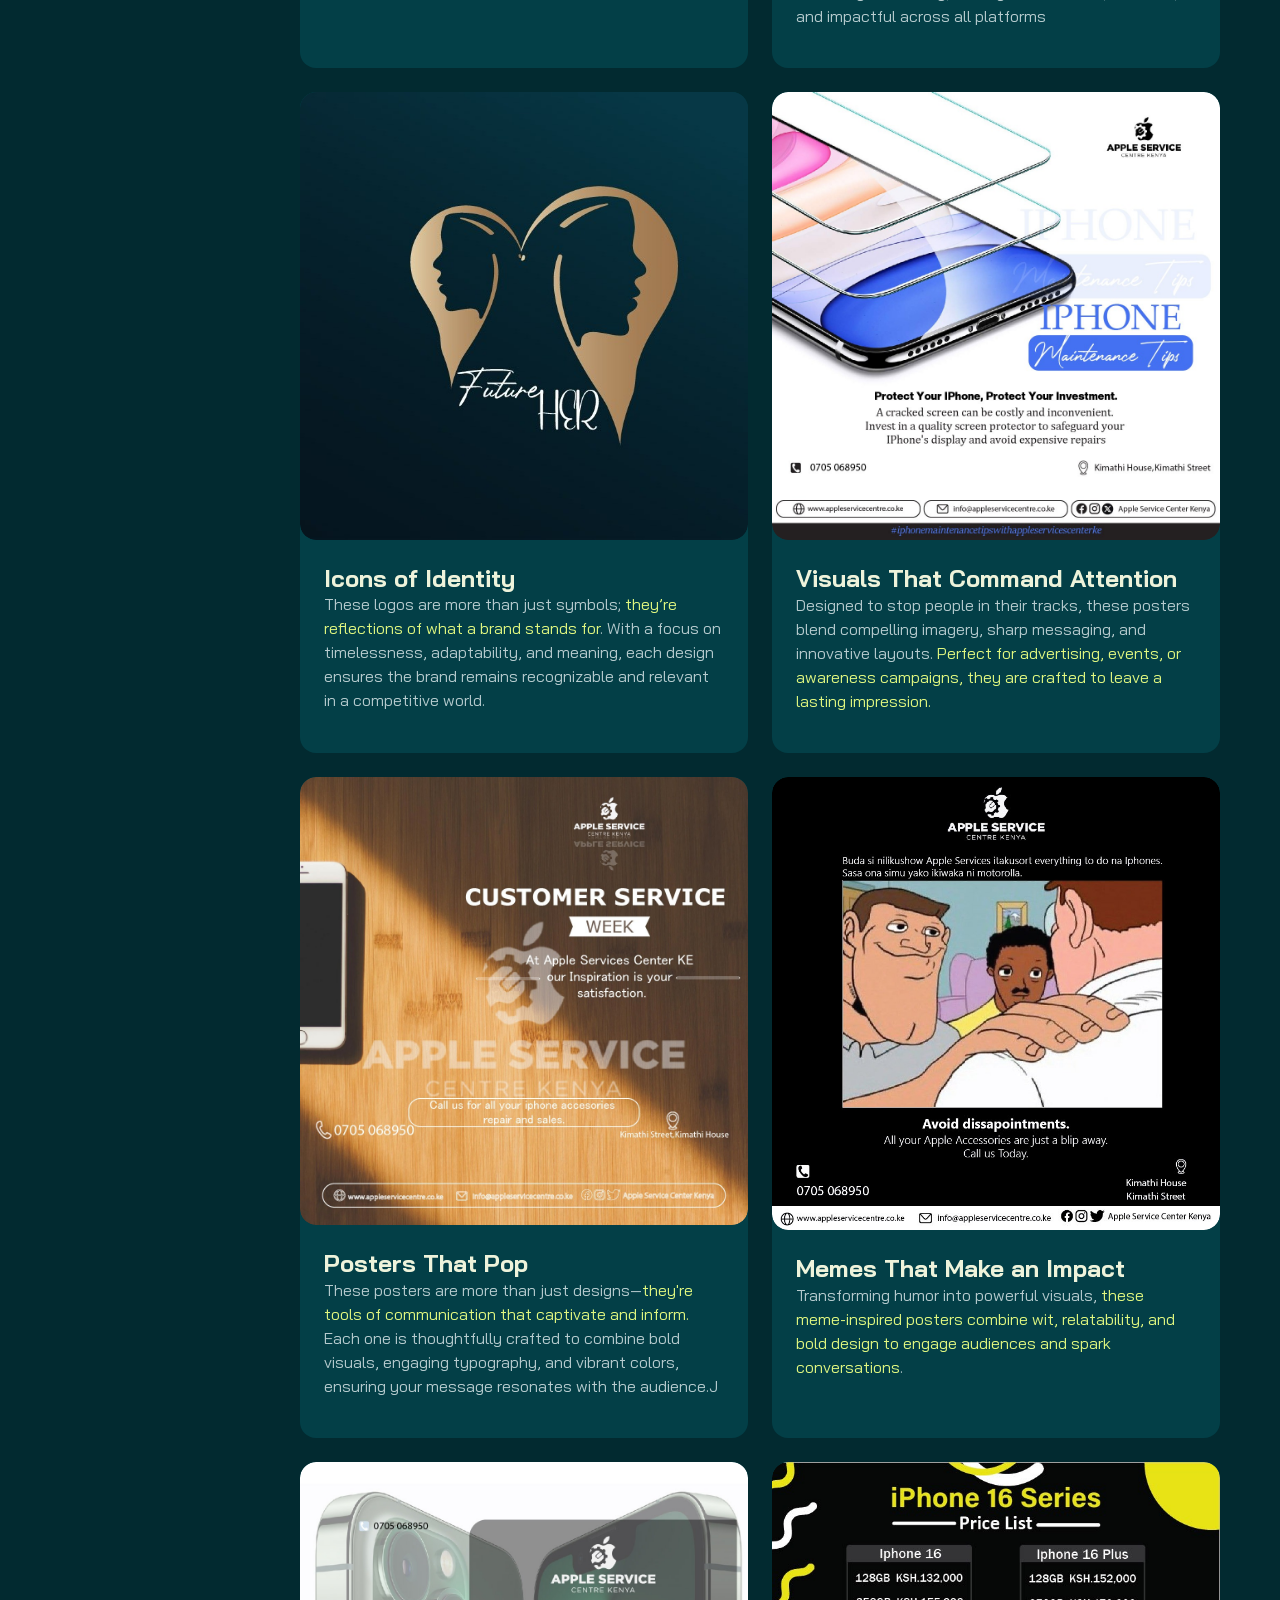
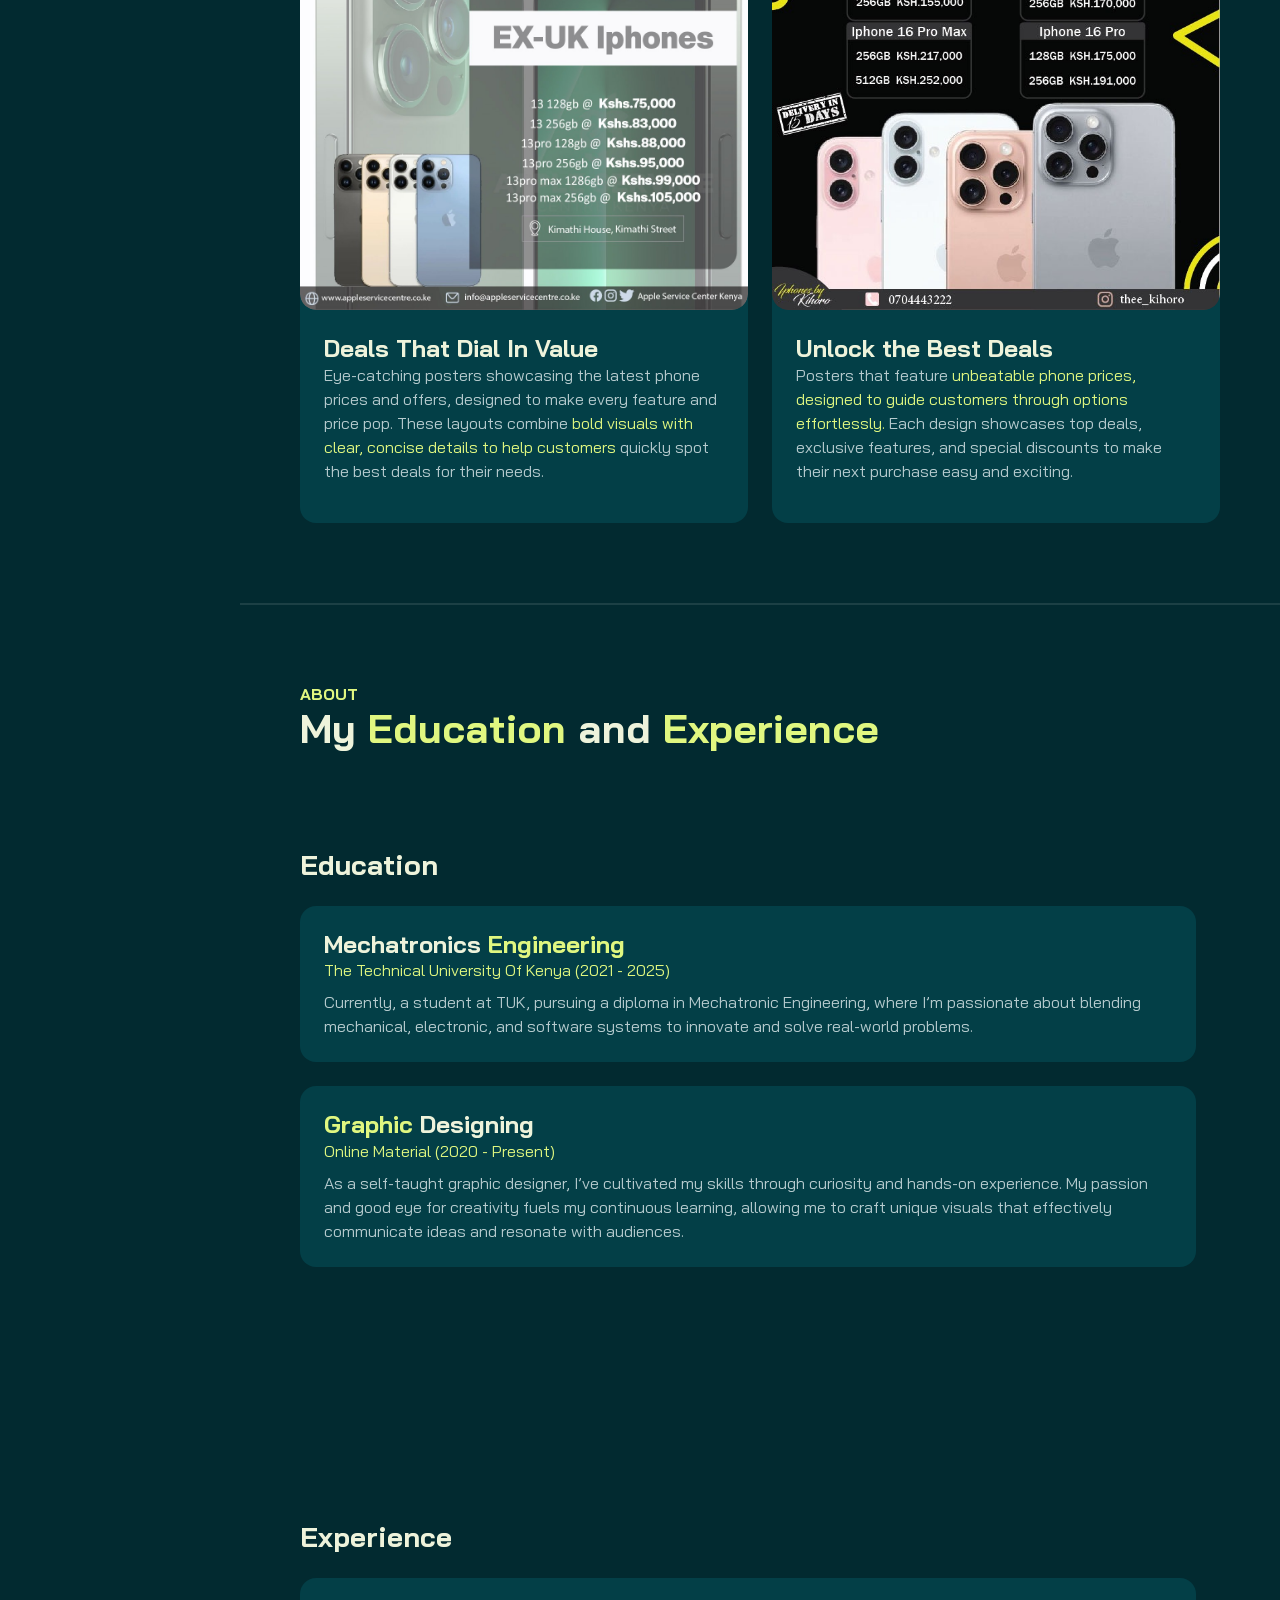
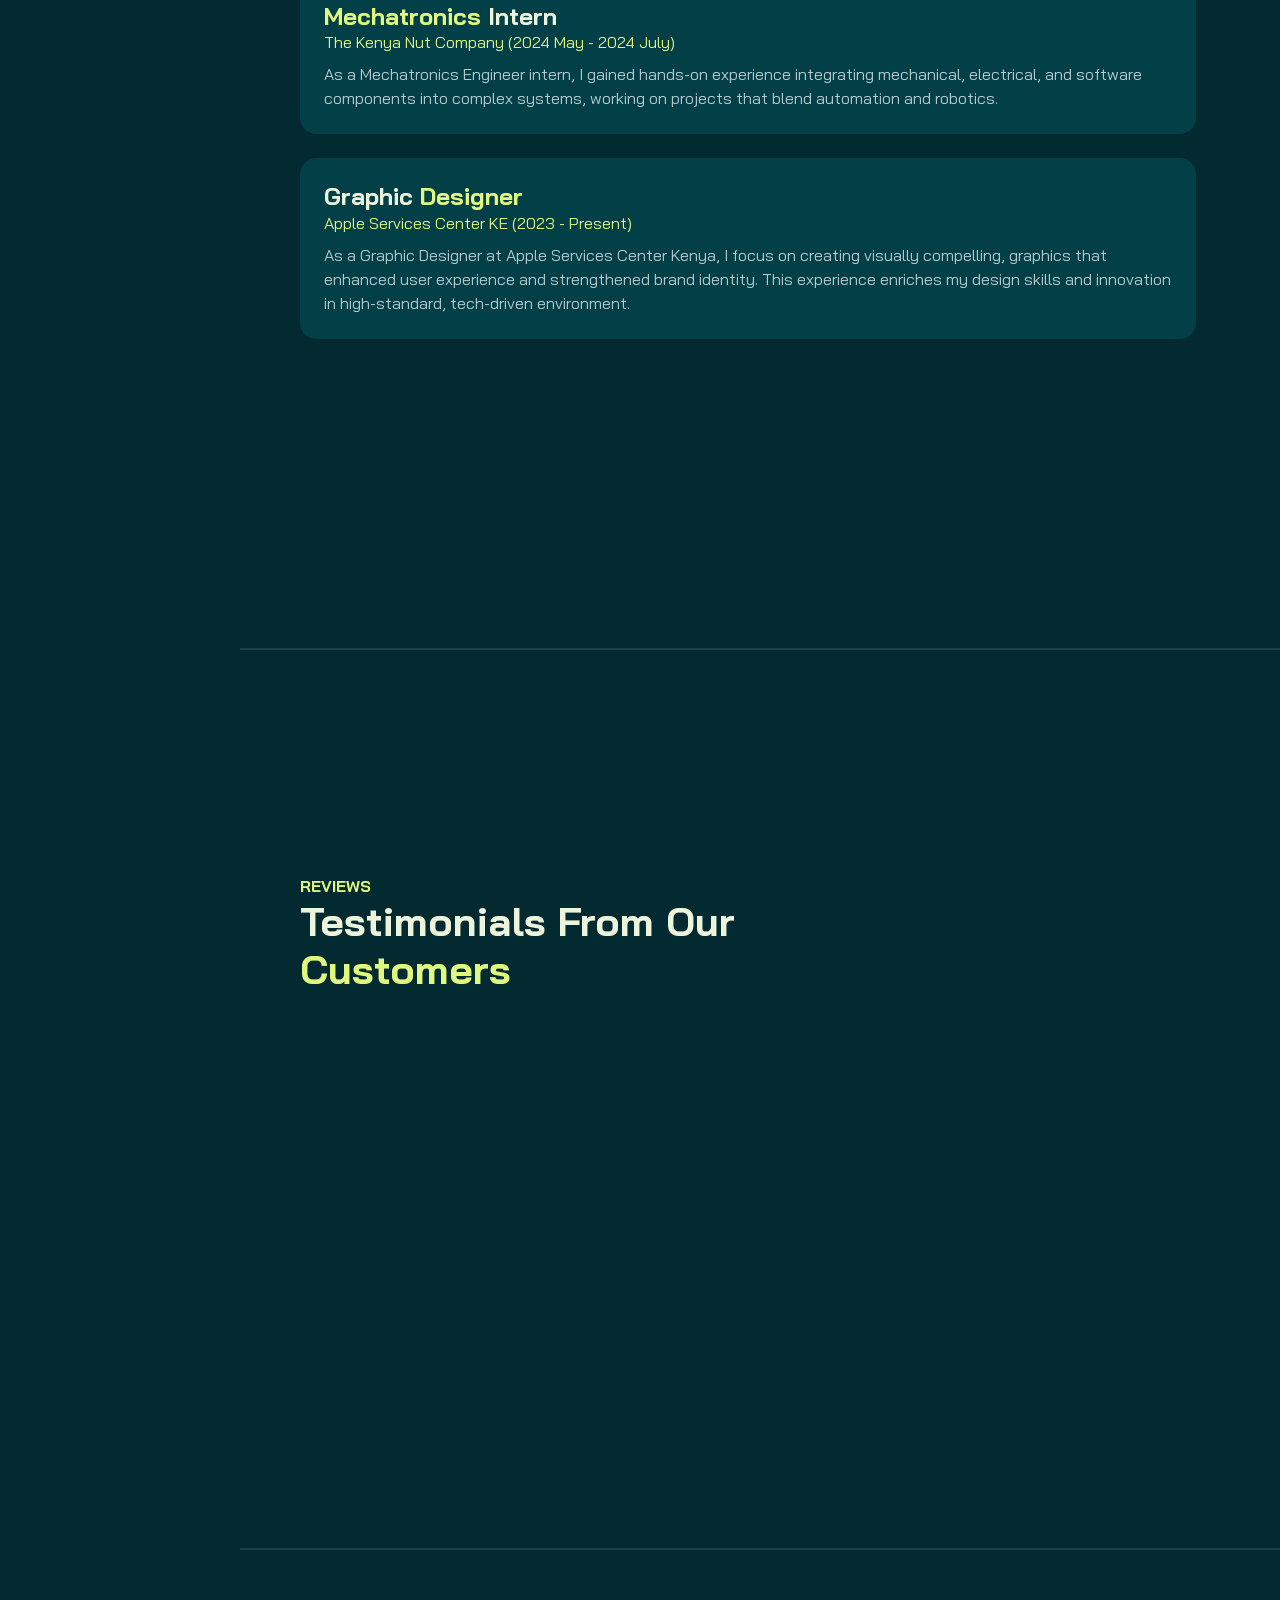
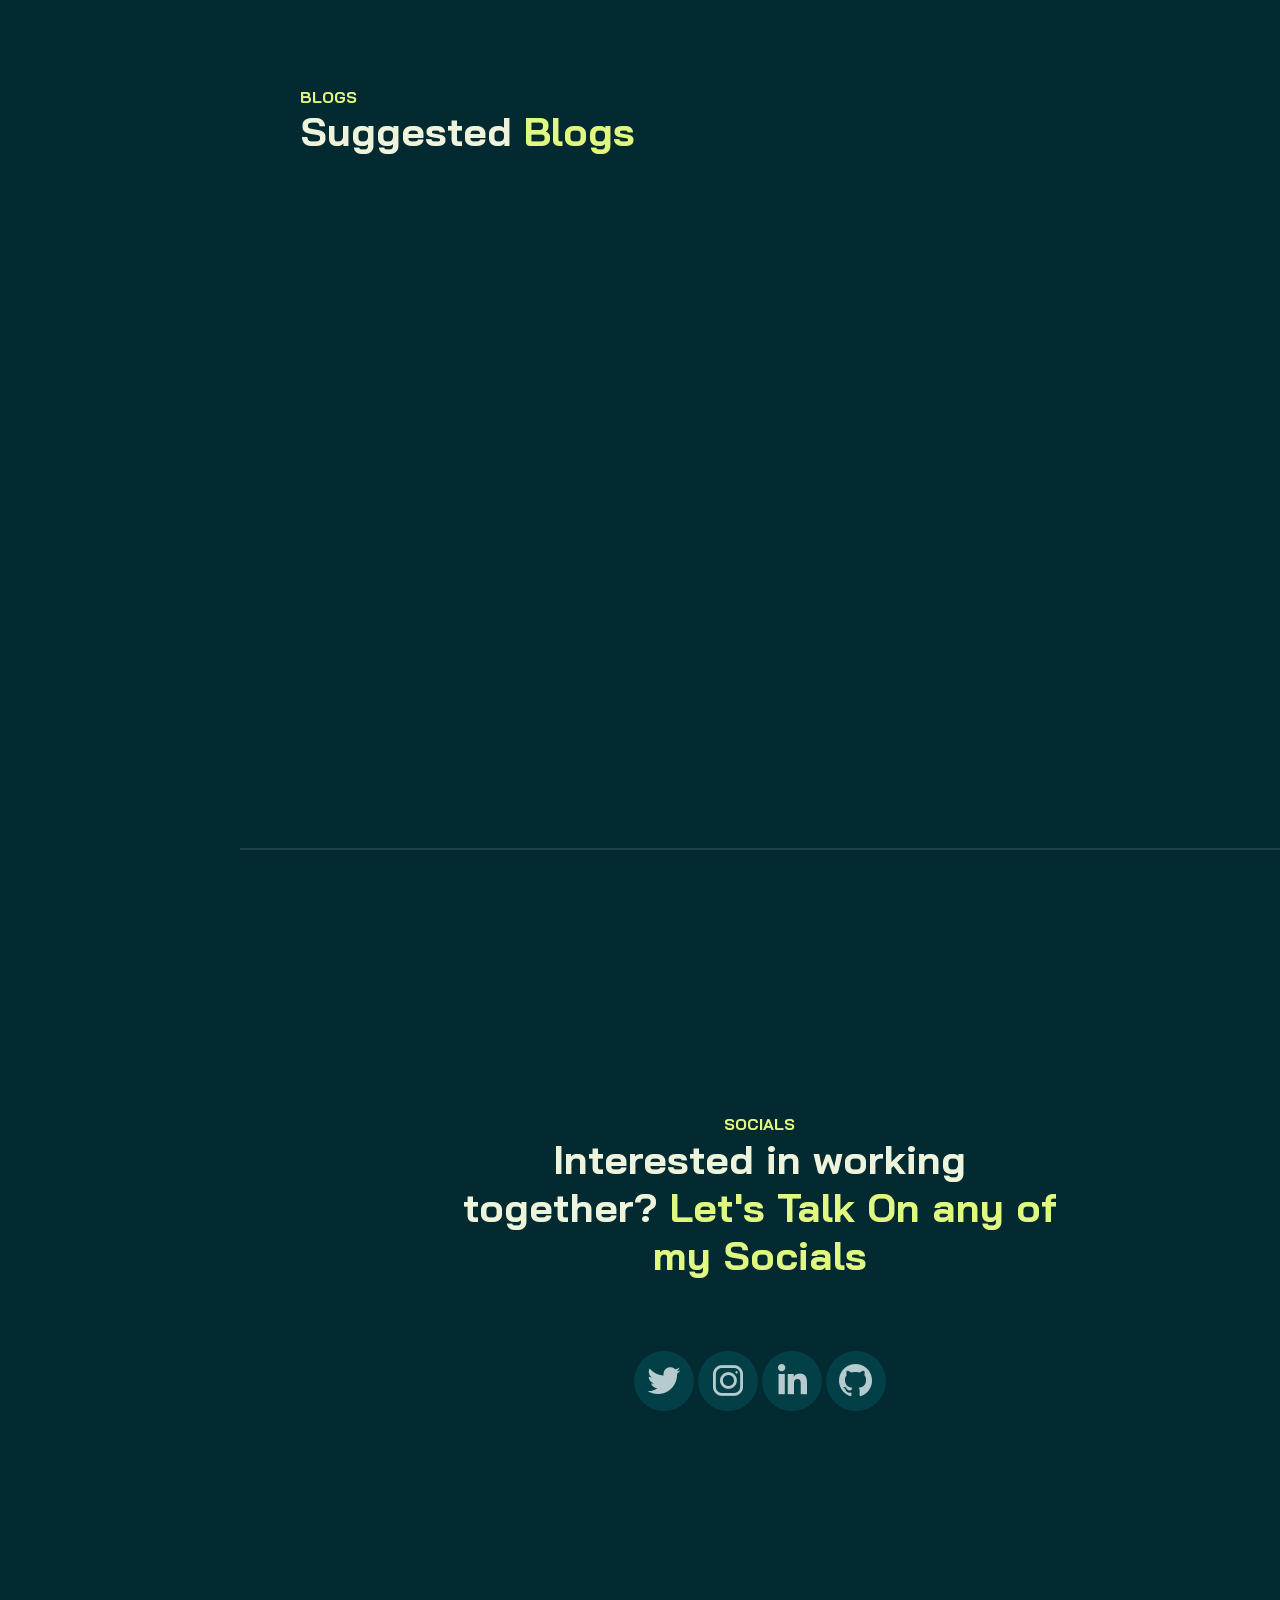
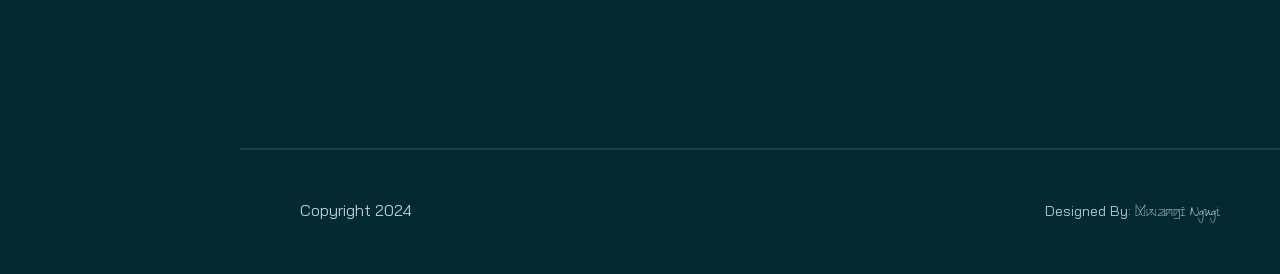
==== commit ca40b0ba: "changed some text in review" ====
--- a/HTML.html
+++ b/HTML.html
@@ -50,7 +50,8 @@
                 <div class="col-lg-12">
                     <h1 class="display-4 fw-bold text-center" data-aos="fade-up"><span class="text-brand">WEB DEVELOPER, UI/UX AND GRAPHIC DESIGNER</span>
                         FROM NAIROBI, KE</h1>
-                    <p class="lead mt-2 mb-4 text-center" data-aos="fade-up" data-aos-delay="300">Welcome to my portfolio! My name
+                    <p class="lead mt-2 mb-4 text-center" data-aos="fade-up" data-aos-delay="300">Welcome to my
+                        portfolio! My name
                         is <span
                                 class="text-brand">Mwangi Lawrence</span>, a passionate Graphic, UI/UX
                         Designer, and Web Developer. I’m dedicated to crafting innovative and impactful designs that
@@ -463,7 +464,7 @@
                             <i class="las la-star"></i>
                             <i class="las la-star"></i>
                         </div>
-                        <p class="my-3">Professional and easy to work with! Excellent communication, quick
+                        <p class="my-3">Professional and easy to work with. Excellent communication, quick
                             adjustments,
                             and designs that elevated our brand. Highly impressed!</p>
                         <div class="person">
@@ -484,7 +485,7 @@
                             <i class="las la-star"></i>
                             <i class="las la-star"></i>
                         </div>
-                        <p class="my-3">Exceeded our expectations! Stunning designs delivered on time, perfectly
+                        <p class="my-3">Exceeds our expectations everytime. Stunning designs delivered on time, perfectly
                             aligned
                             with our brand. One of the best freelancers we’ve worked with!</p>
                         <div class="person">
@@ -588,6 +589,8 @@
                                    target="_blank"><i class="lab la-linkedin-in"></i></a>
                                 <a href="https://github.com/CreatorLarry" target="_blank"><i
                                         class="lab la-github"></i></a>
+<!--                                <a href="mailto:lawrencengugi90@gmail.com" target="_blank"><i-->
+<!--                                        class="las la-envelope"></i></a>-->
                             </div>
                         </div>
                     </div>
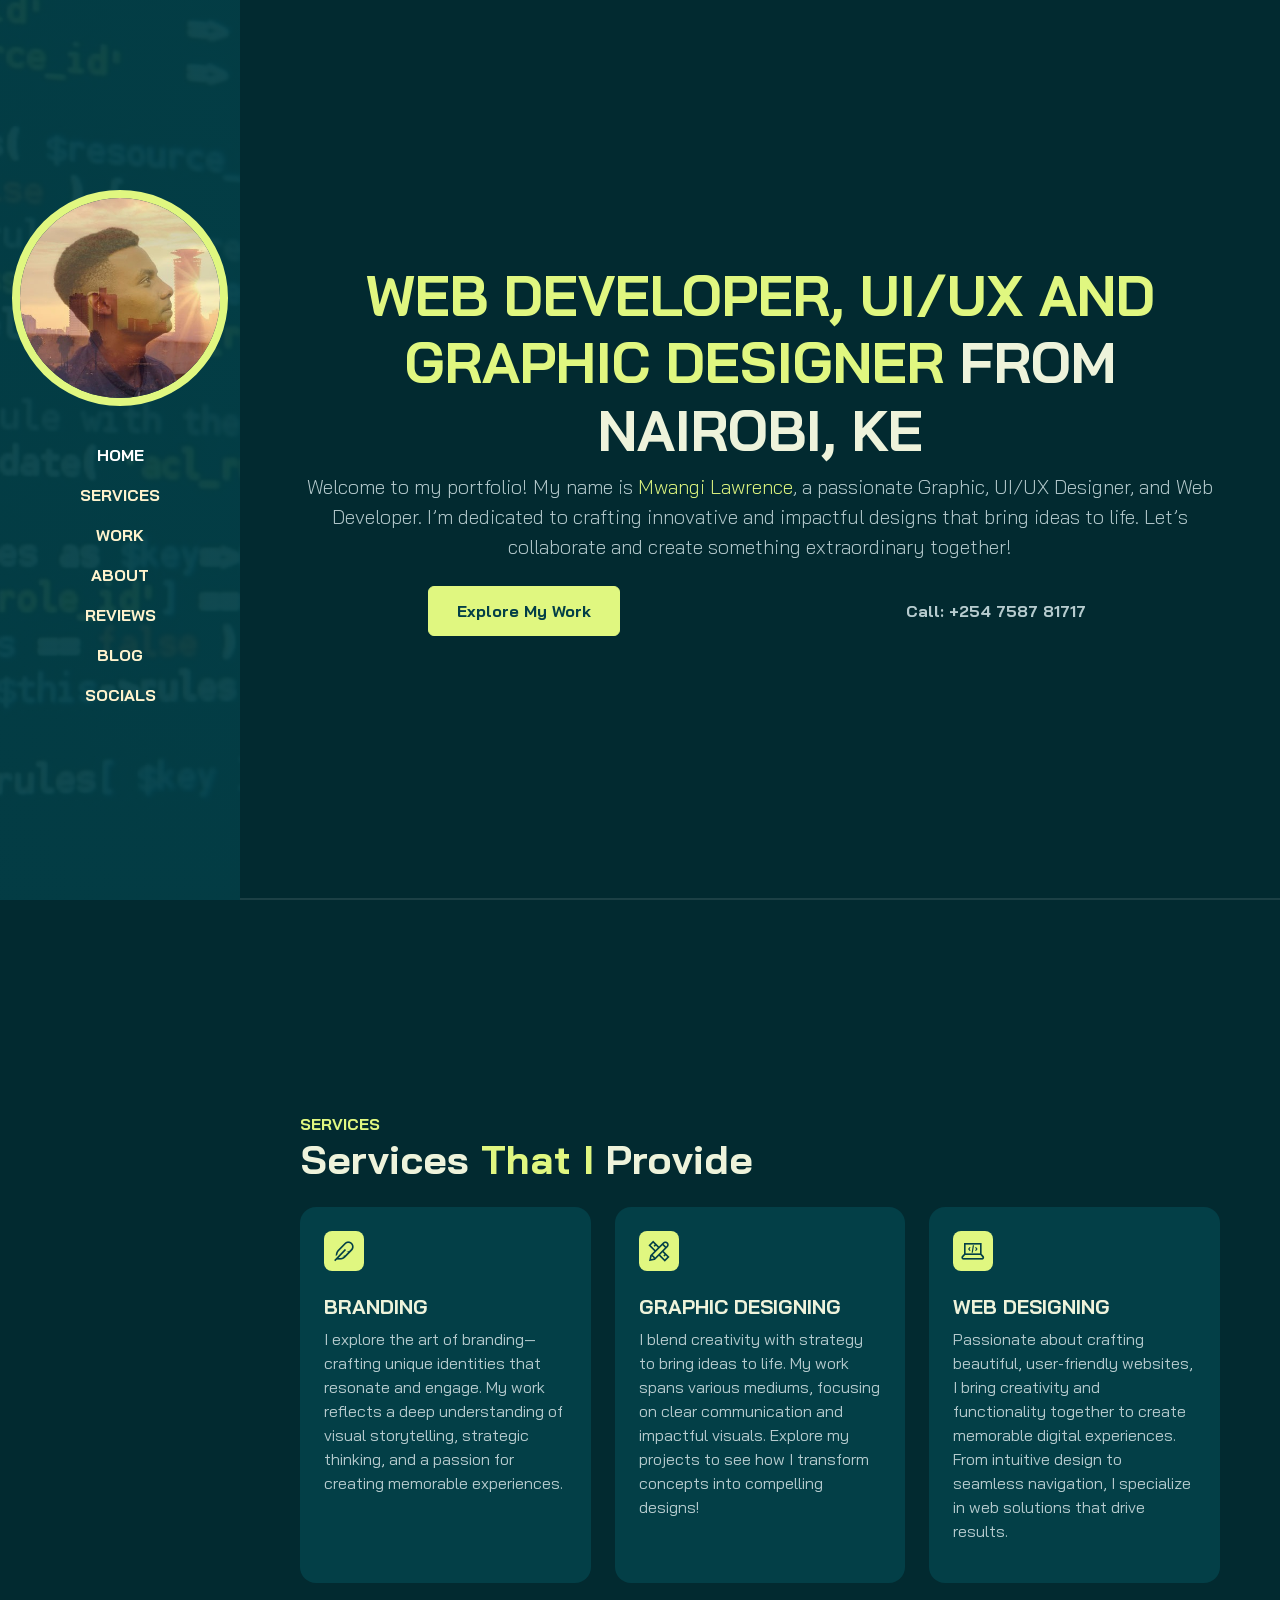
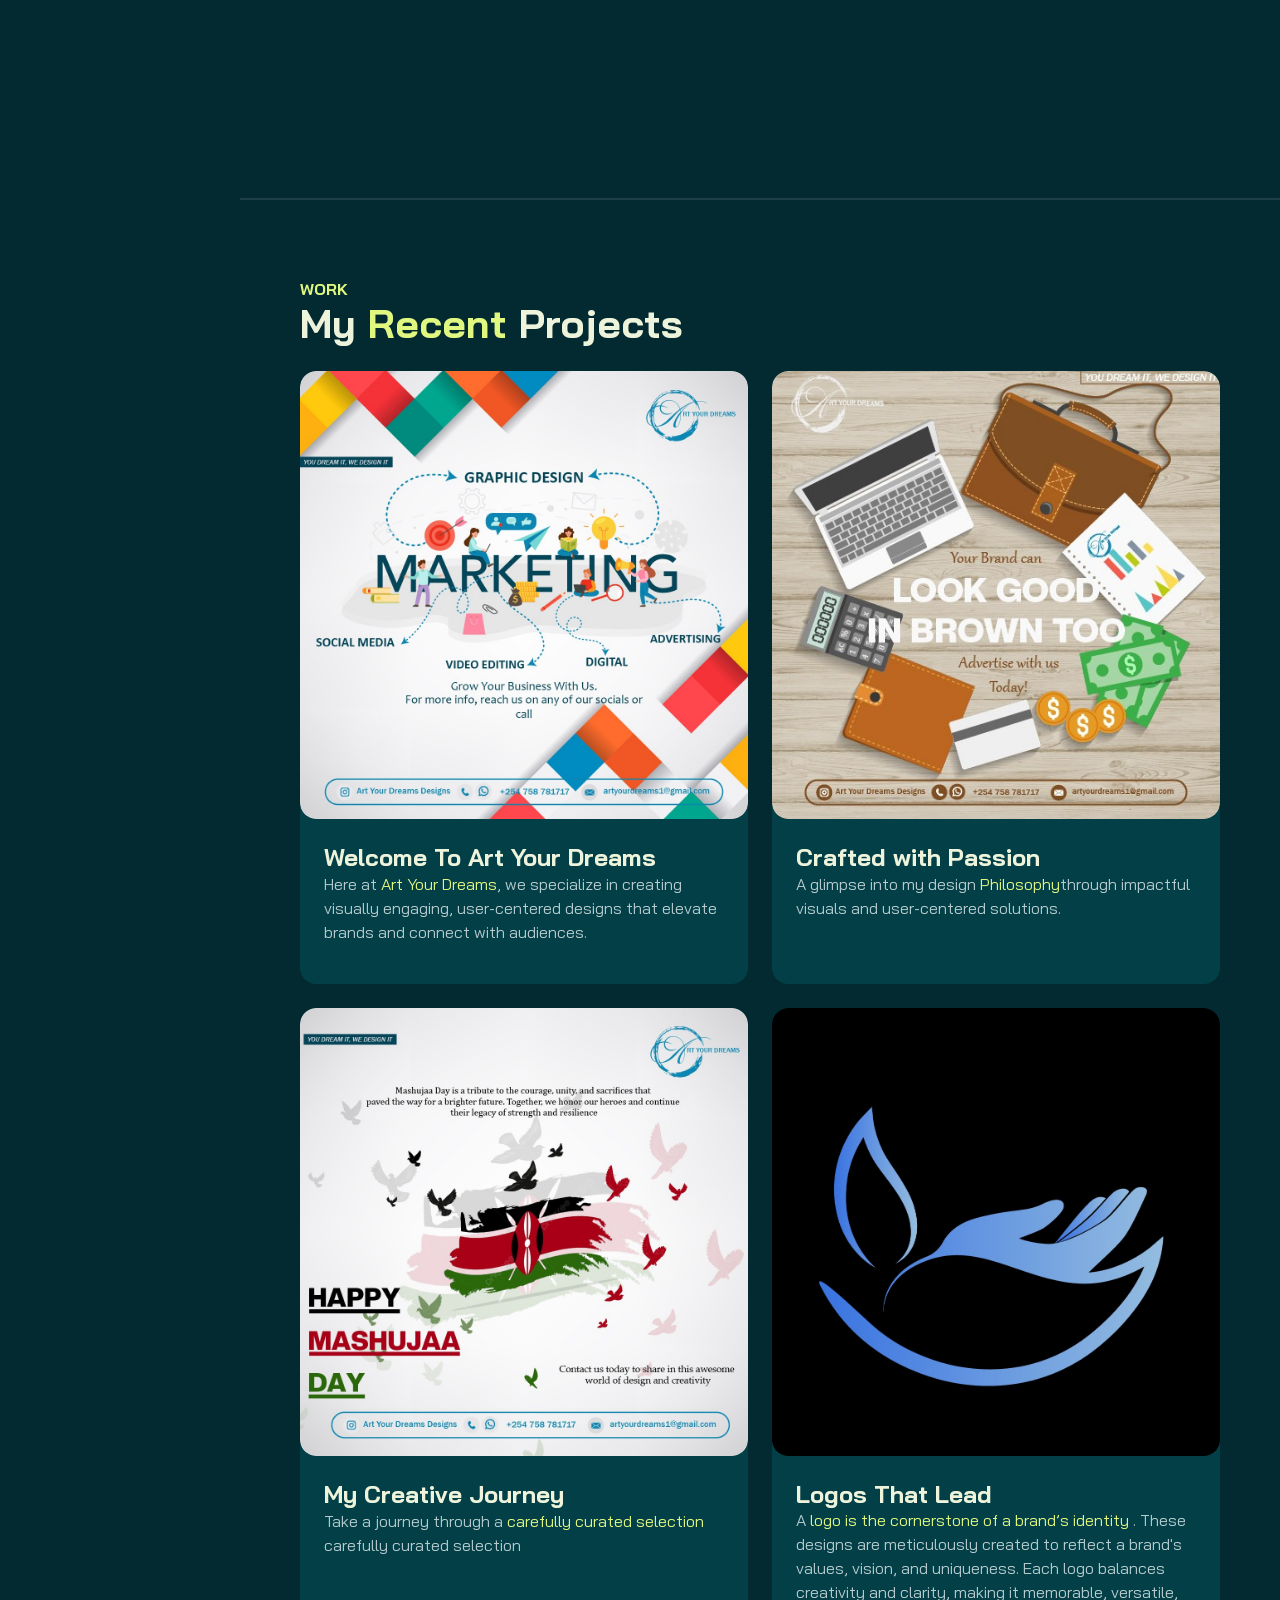
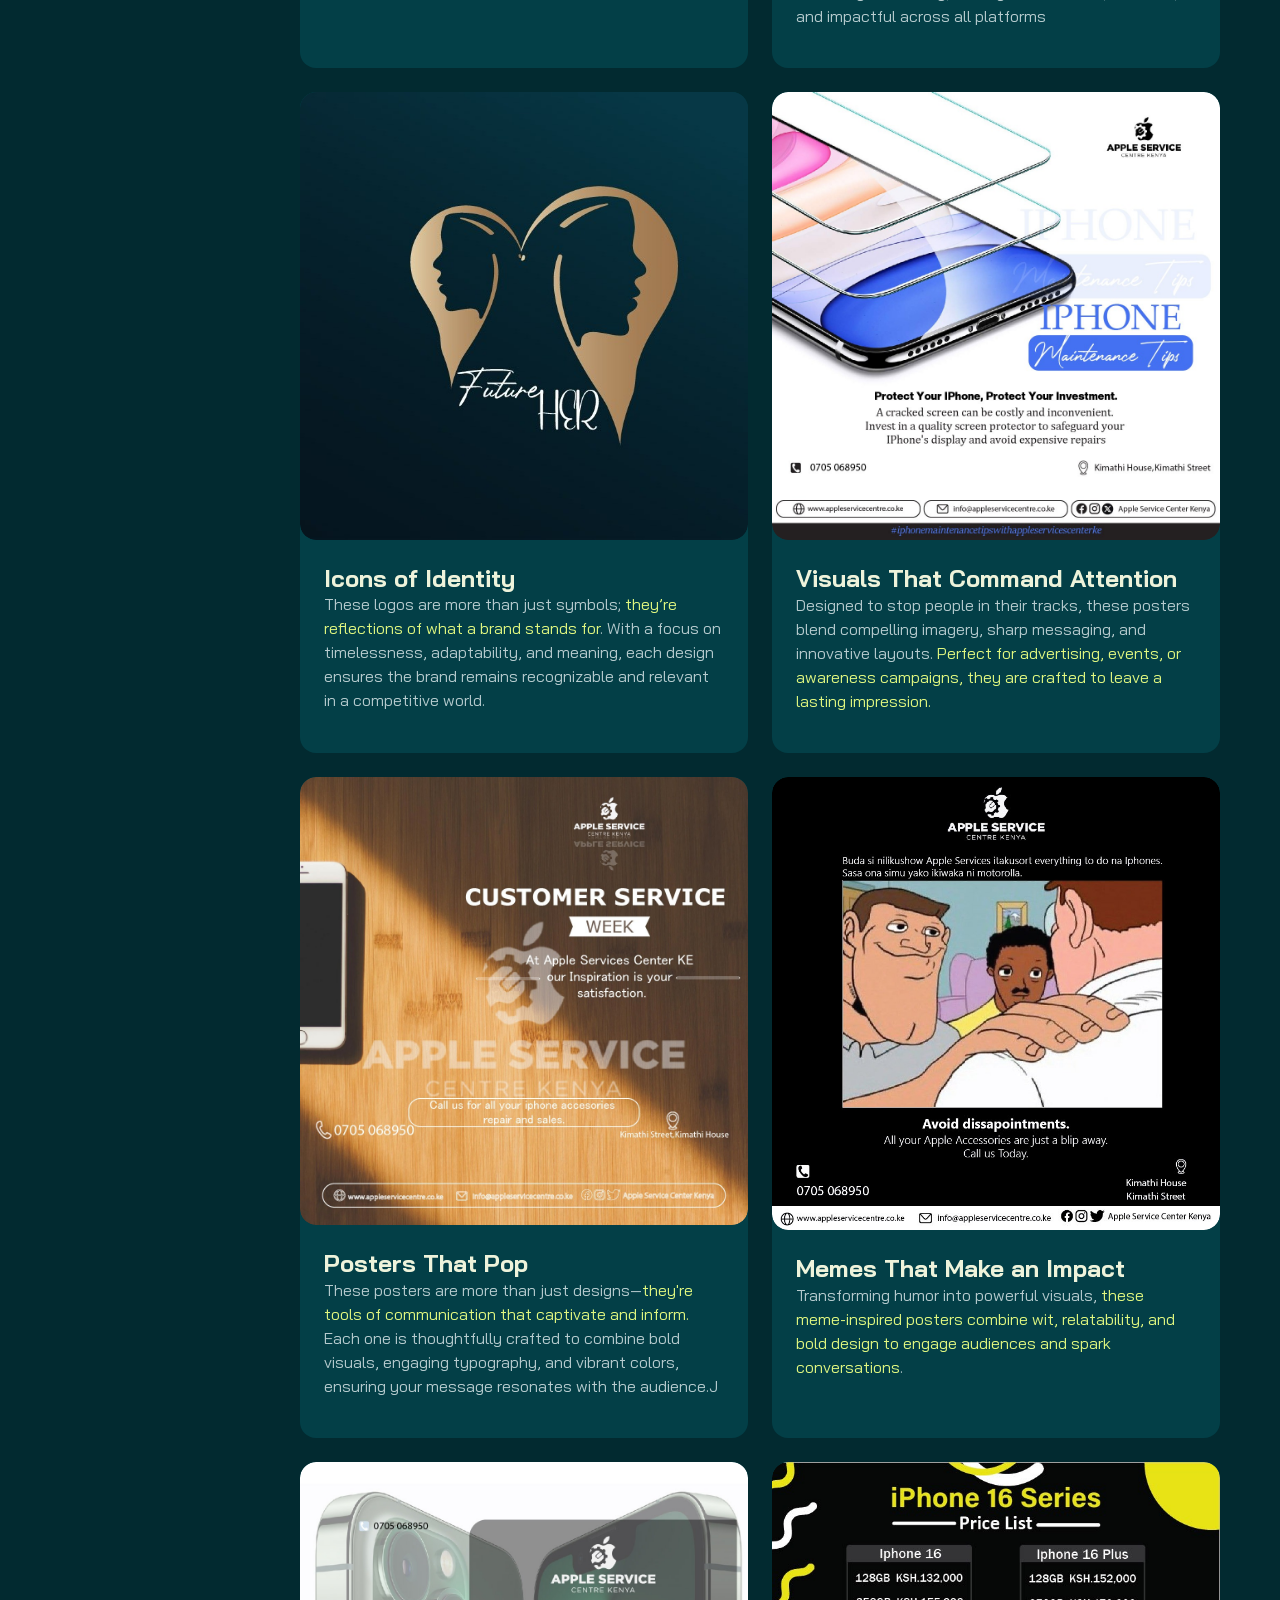
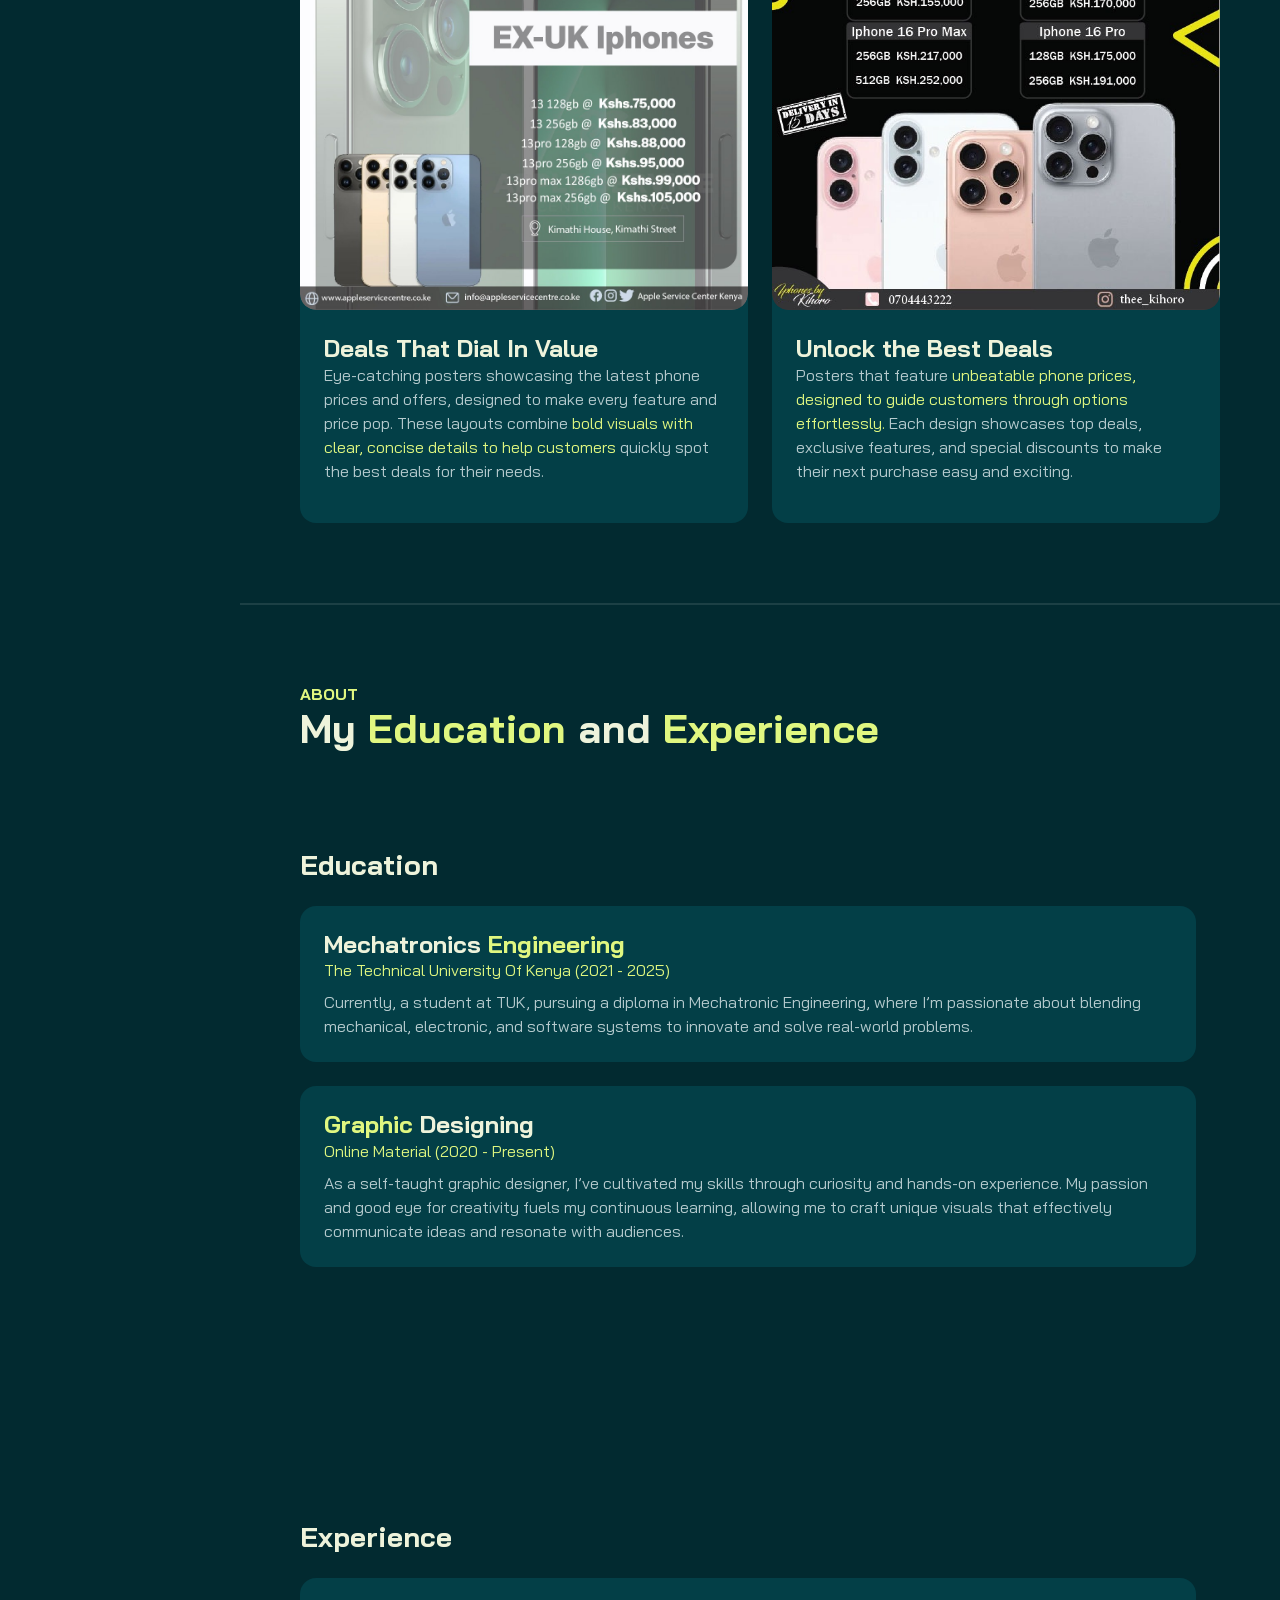
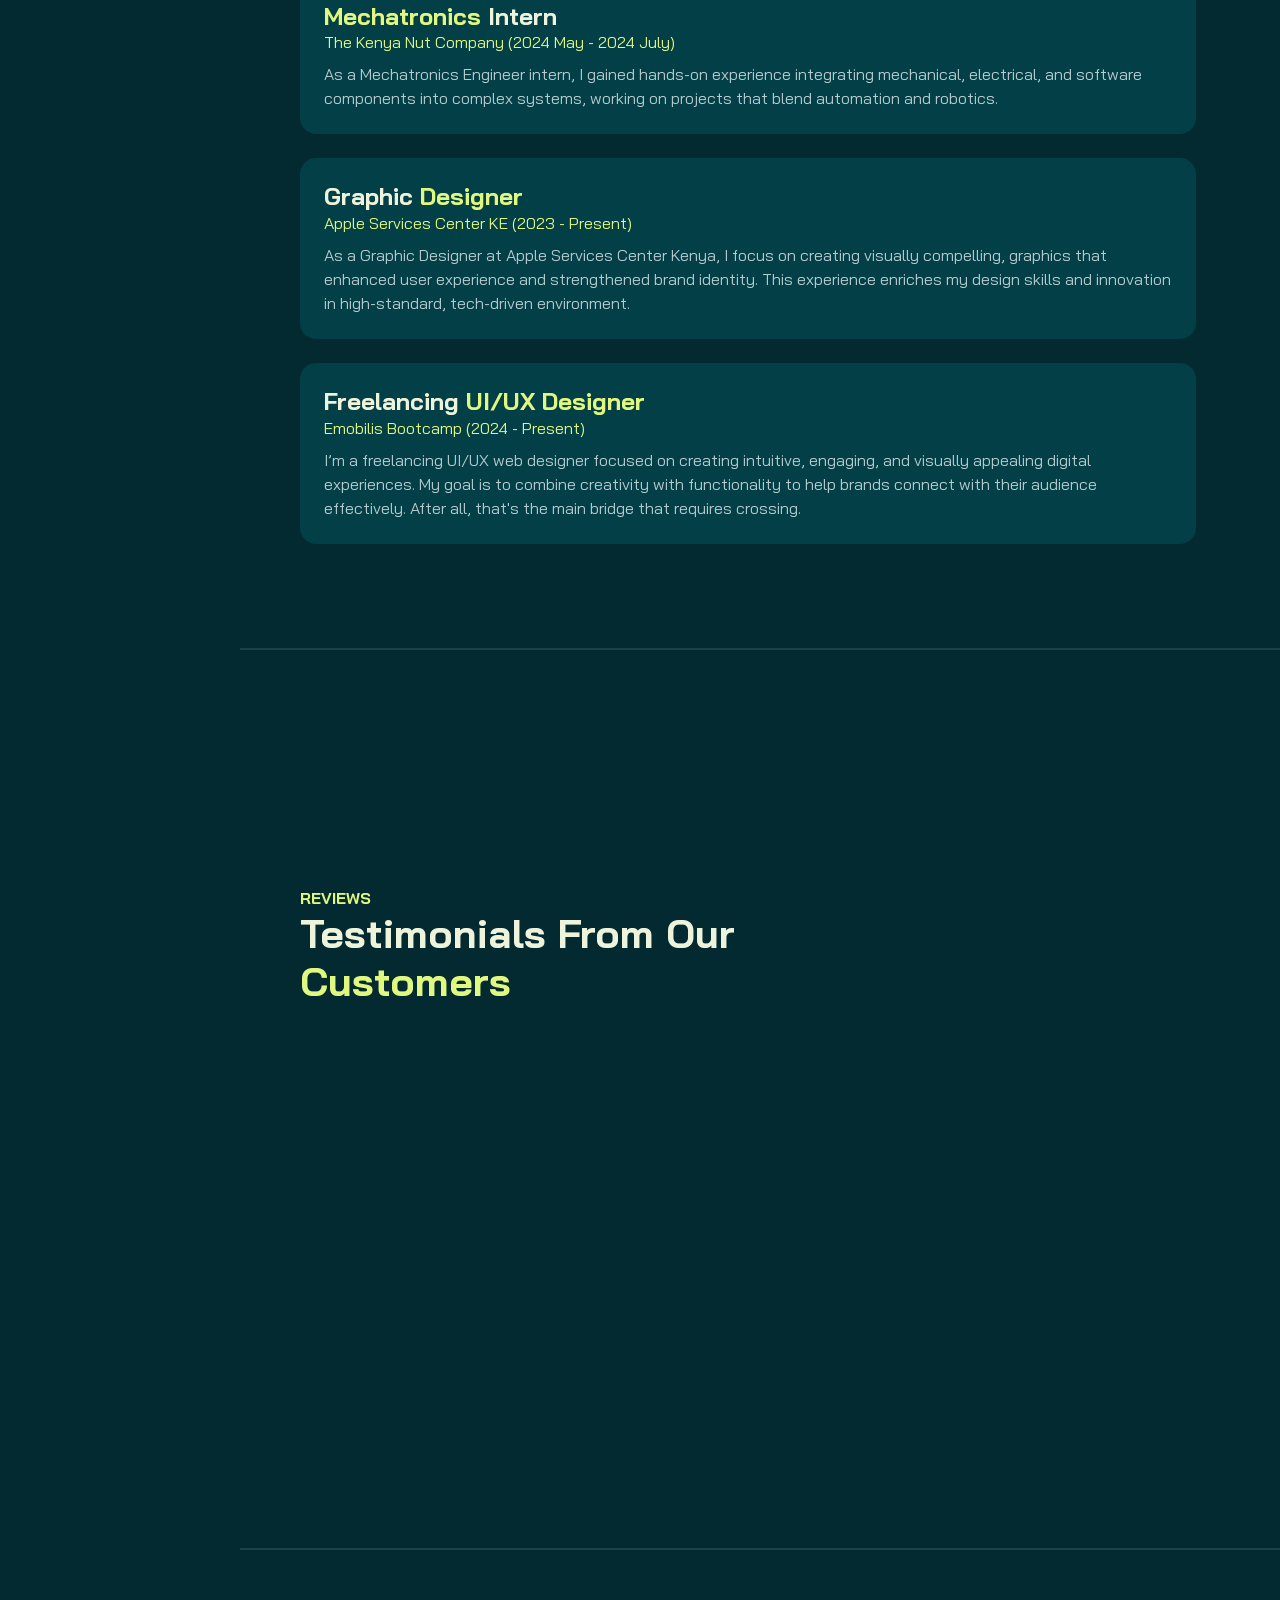
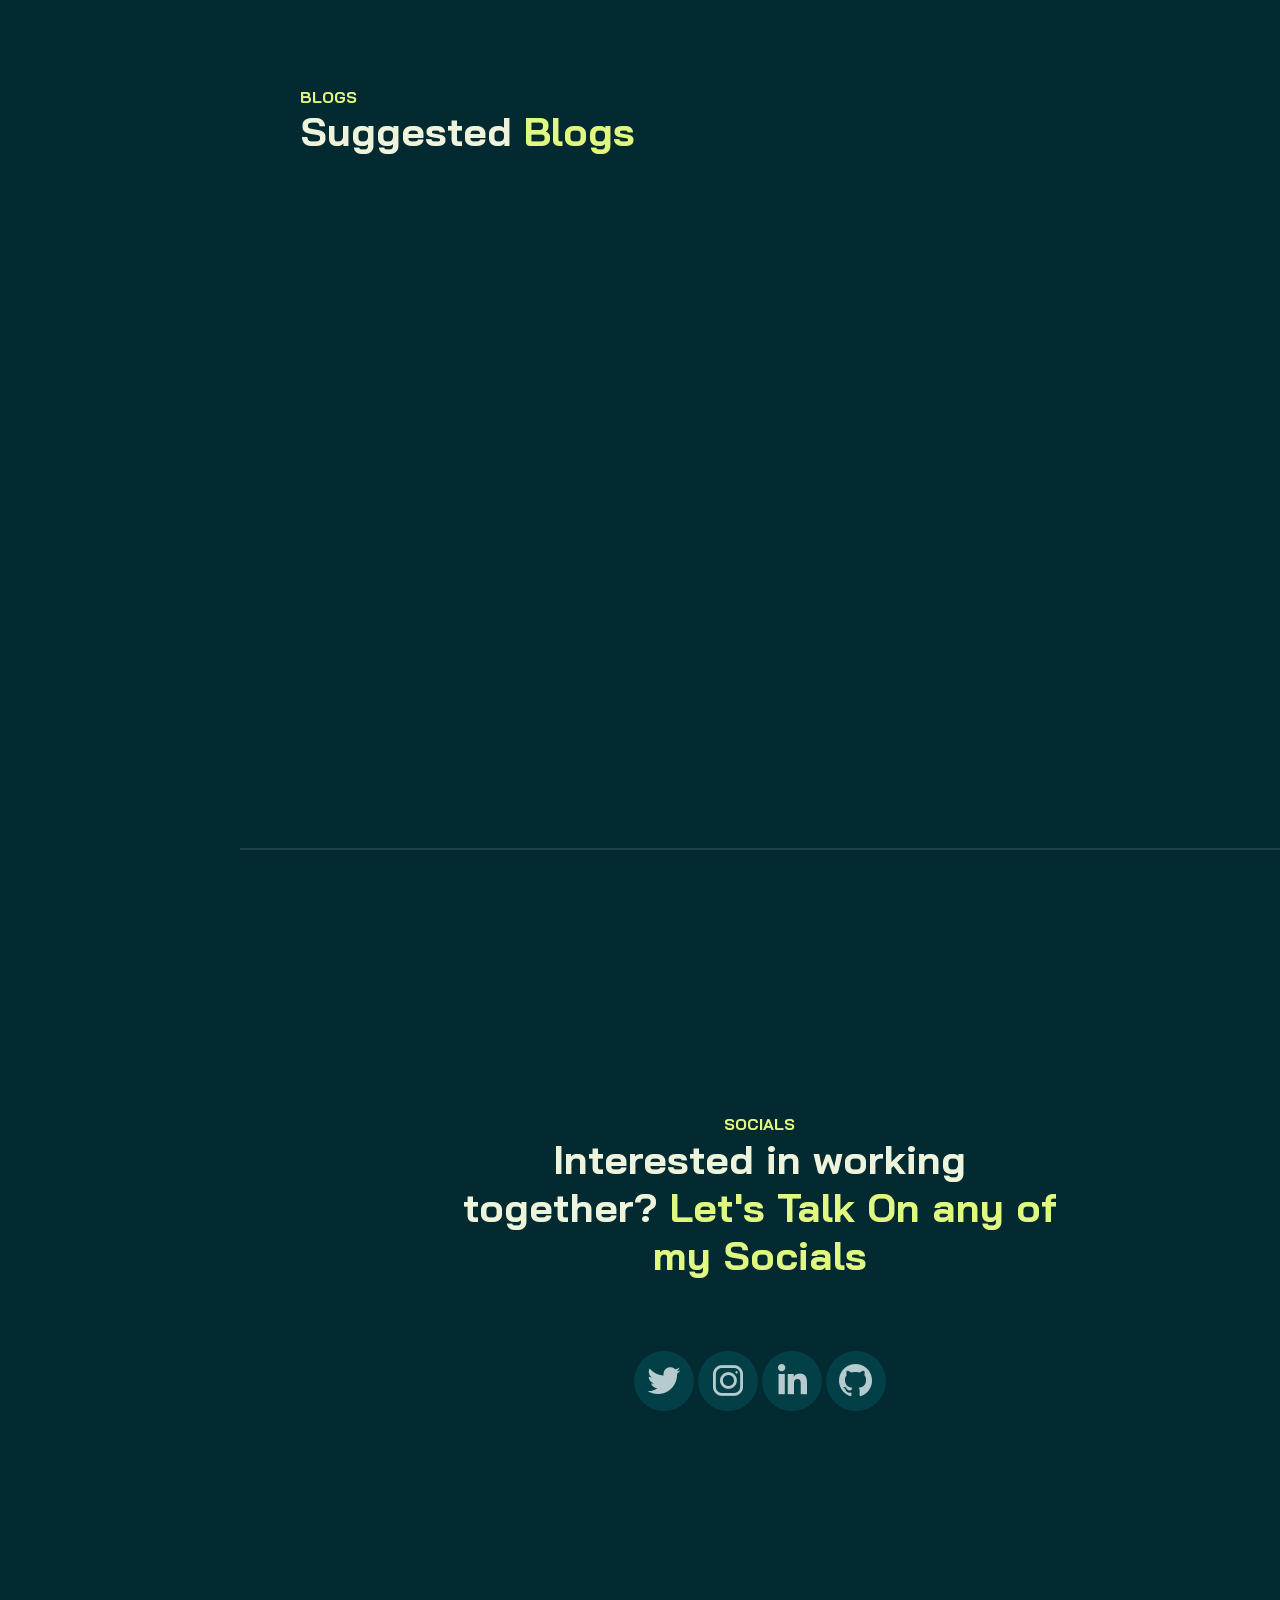
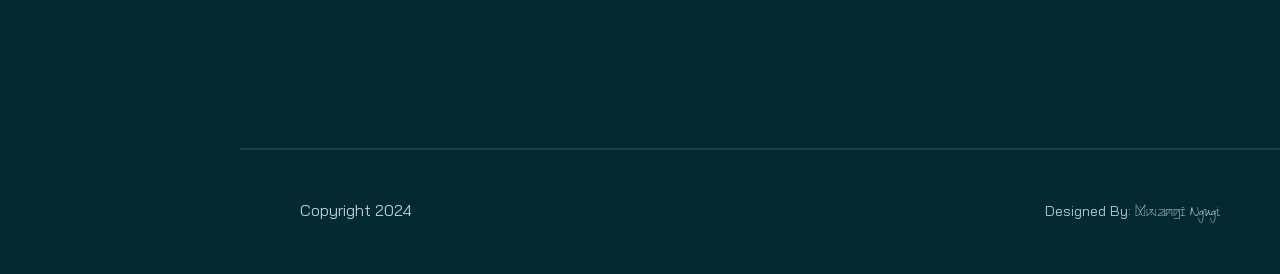
==== commit ca19d950: "content" ====
--- a/HTML.html
+++ b/HTML.html
@@ -50,8 +50,7 @@
                 <div class="col-lg-12">
                     <h1 class="display-4 fw-bold text-center" data-aos="fade-up"><span class="text-brand">WEB DEVELOPER, UI/UX AND GRAPHIC DESIGNER</span>
                         FROM NAIROBI, KE</h1>
-                    <p class="lead mt-2 mb-4 text-center" data-aos="fade-up" data-aos-delay="300">Welcome to my
-                        portfolio! My name
+                    <p class="lead mt-2 mb-4 text-center" data-aos="fade-up" data-aos-delay="300">Welcome to my portfolio! My name
                         is <span
                                 class="text-brand">Mwangi Lawrence</span>, a passionate Graphic, UI/UX
                         Designer, and Web Developer. I’m dedicated to crafting innovative and impactful designs that
@@ -464,7 +463,7 @@
                             <i class="las la-star"></i>
                             <i class="las la-star"></i>
                         </div>
-                        <p class="my-3">Professional and easy to work with. Excellent communication, quick
+                        <p class="my-3">Professional and easy to work with! Excellent communication, quick
                             adjustments,
                             and designs that elevated our brand. Highly impressed!</p>
                         <div class="person">
@@ -485,7 +484,7 @@
                             <i class="las la-star"></i>
                             <i class="las la-star"></i>
                         </div>
-                        <p class="my-3">Exceeds our expectations everytime. Stunning designs delivered on time, perfectly
+                        <p class="my-3">Exceeded our expectations! Stunning designs delivered on time, perfectly
                             aligned
                             with our brand. One of the best freelancers we’ve worked with!</p>
                         <div class="person">
@@ -589,8 +588,6 @@
                                    target="_blank"><i class="lab la-linkedin-in"></i></a>
                                 <a href="https://github.com/CreatorLarry" target="_blank"><i
                                         class="lab la-github"></i></a>
-<!--                                <a href="mailto:lawrencengugi90@gmail.com" target="_blank"><i-->
-<!--                                        class="las la-envelope"></i></a>-->
                             </div>
                         </div>
                     </div>
--- a/assets/css/CSS.css
+++ b/assets/css/CSS.css
@@ -78,9 +78,9 @@
         font-family: "Bai Jamjuree", sans-serif;
     }
 
-    .navbar .nav-link.active {
-        color: var(--color-brand);
-    }
+    /*.navbar .nav-link.active {*/
+    /*    color: var(--color-brand);*/
+    /*}*/
 
     .style1 {
         font-family: "zeyada", sans-serif;
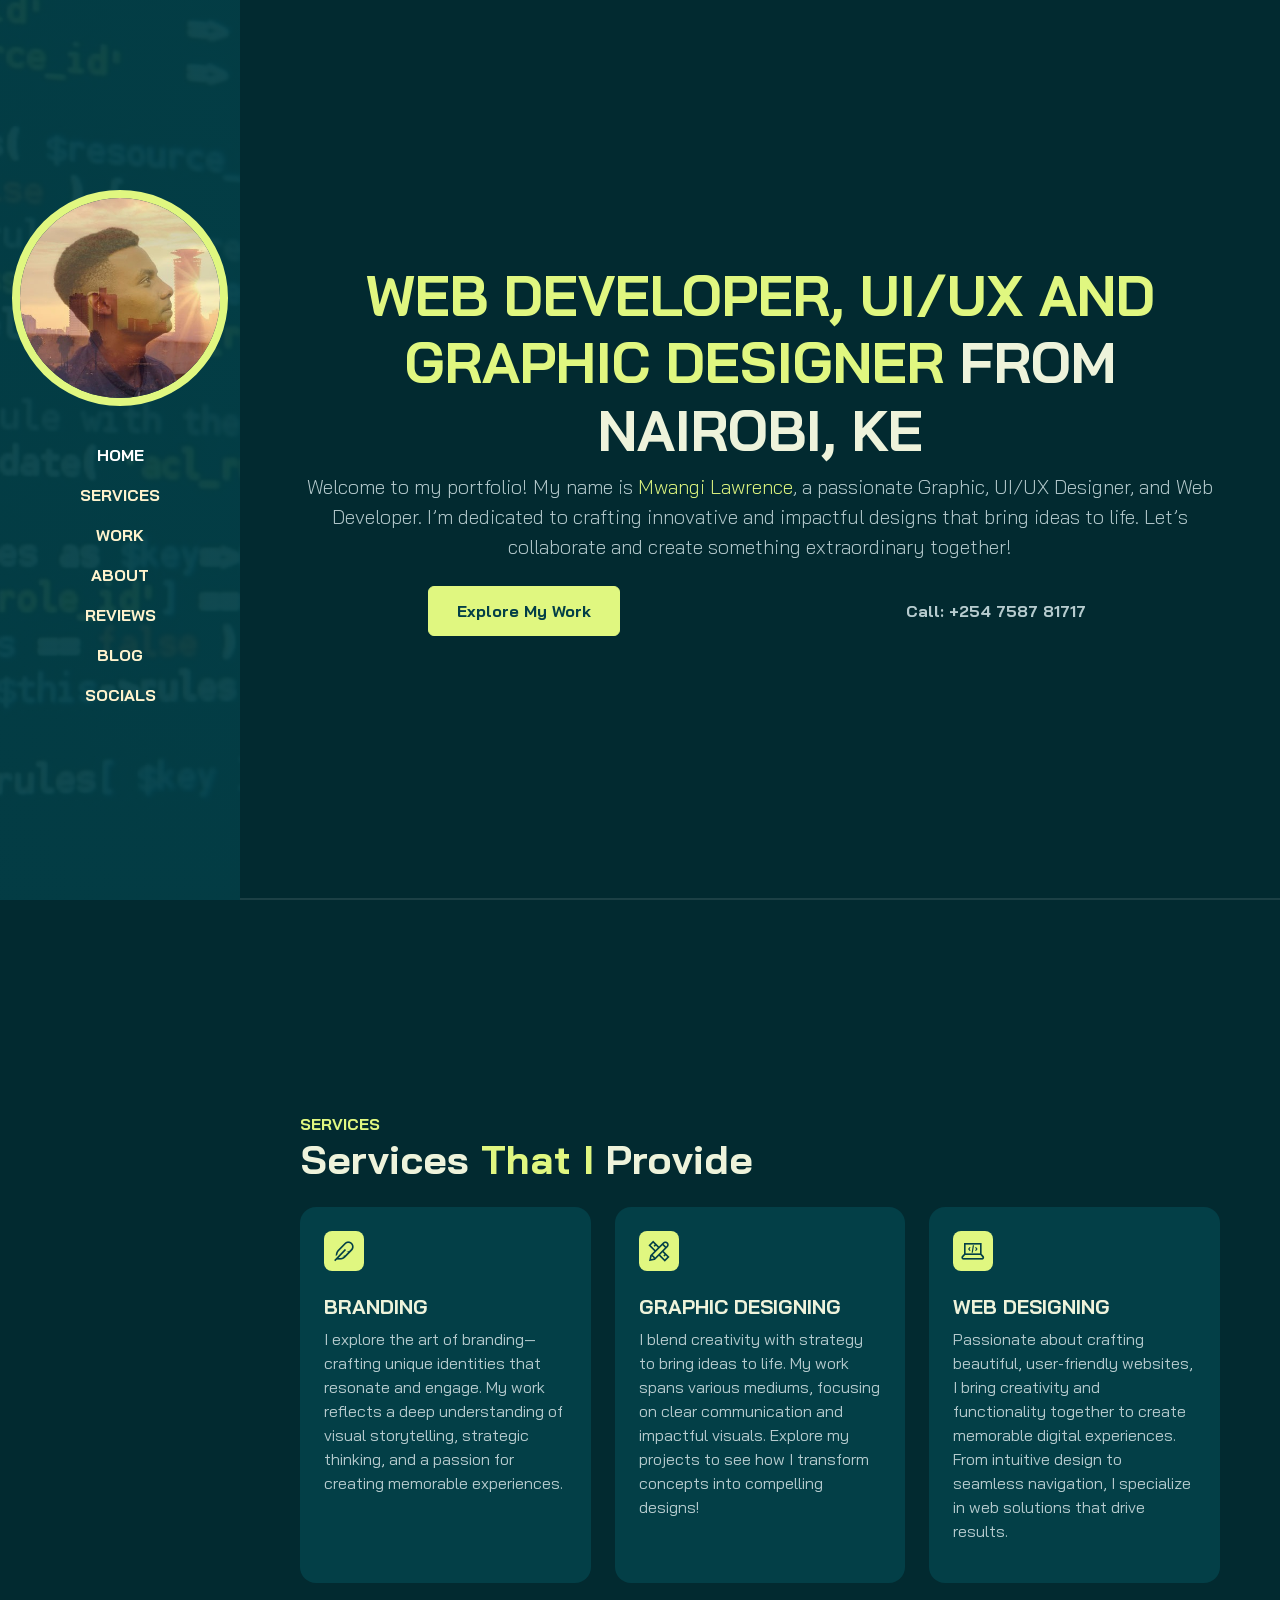
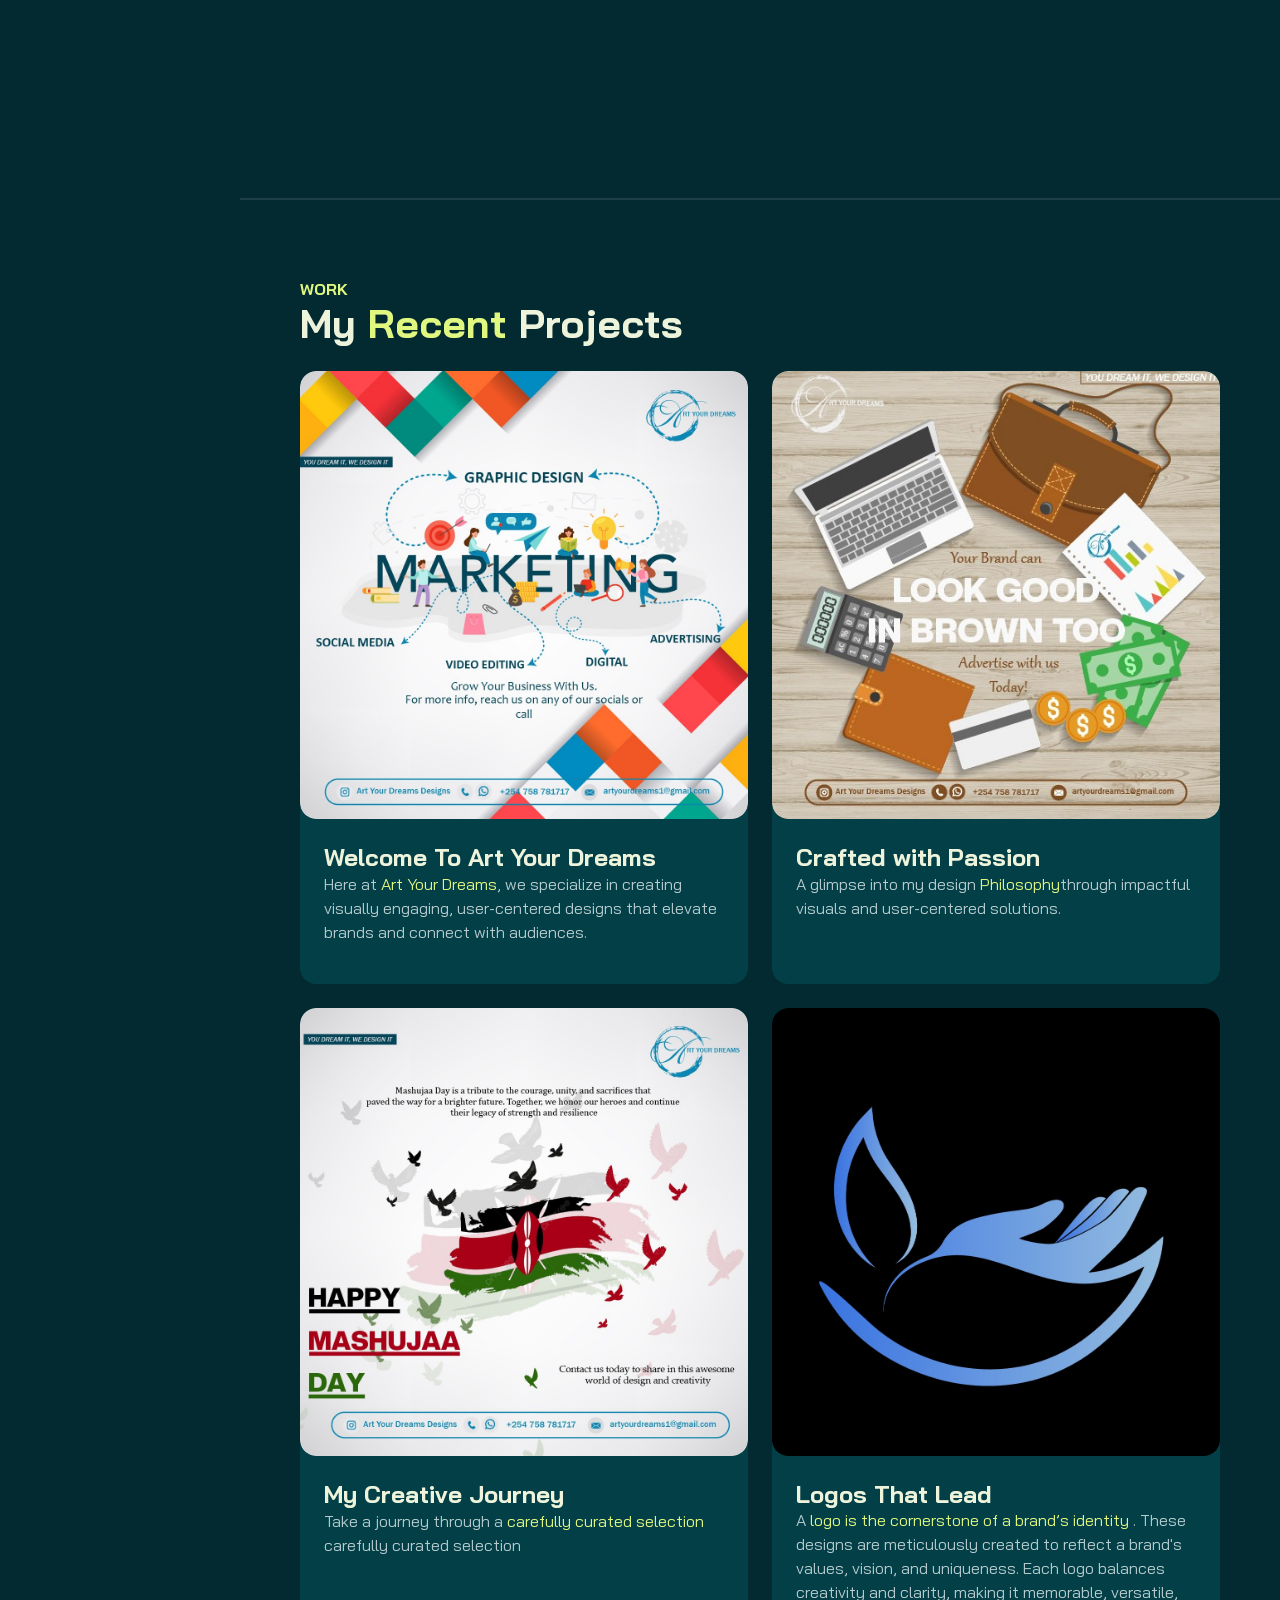
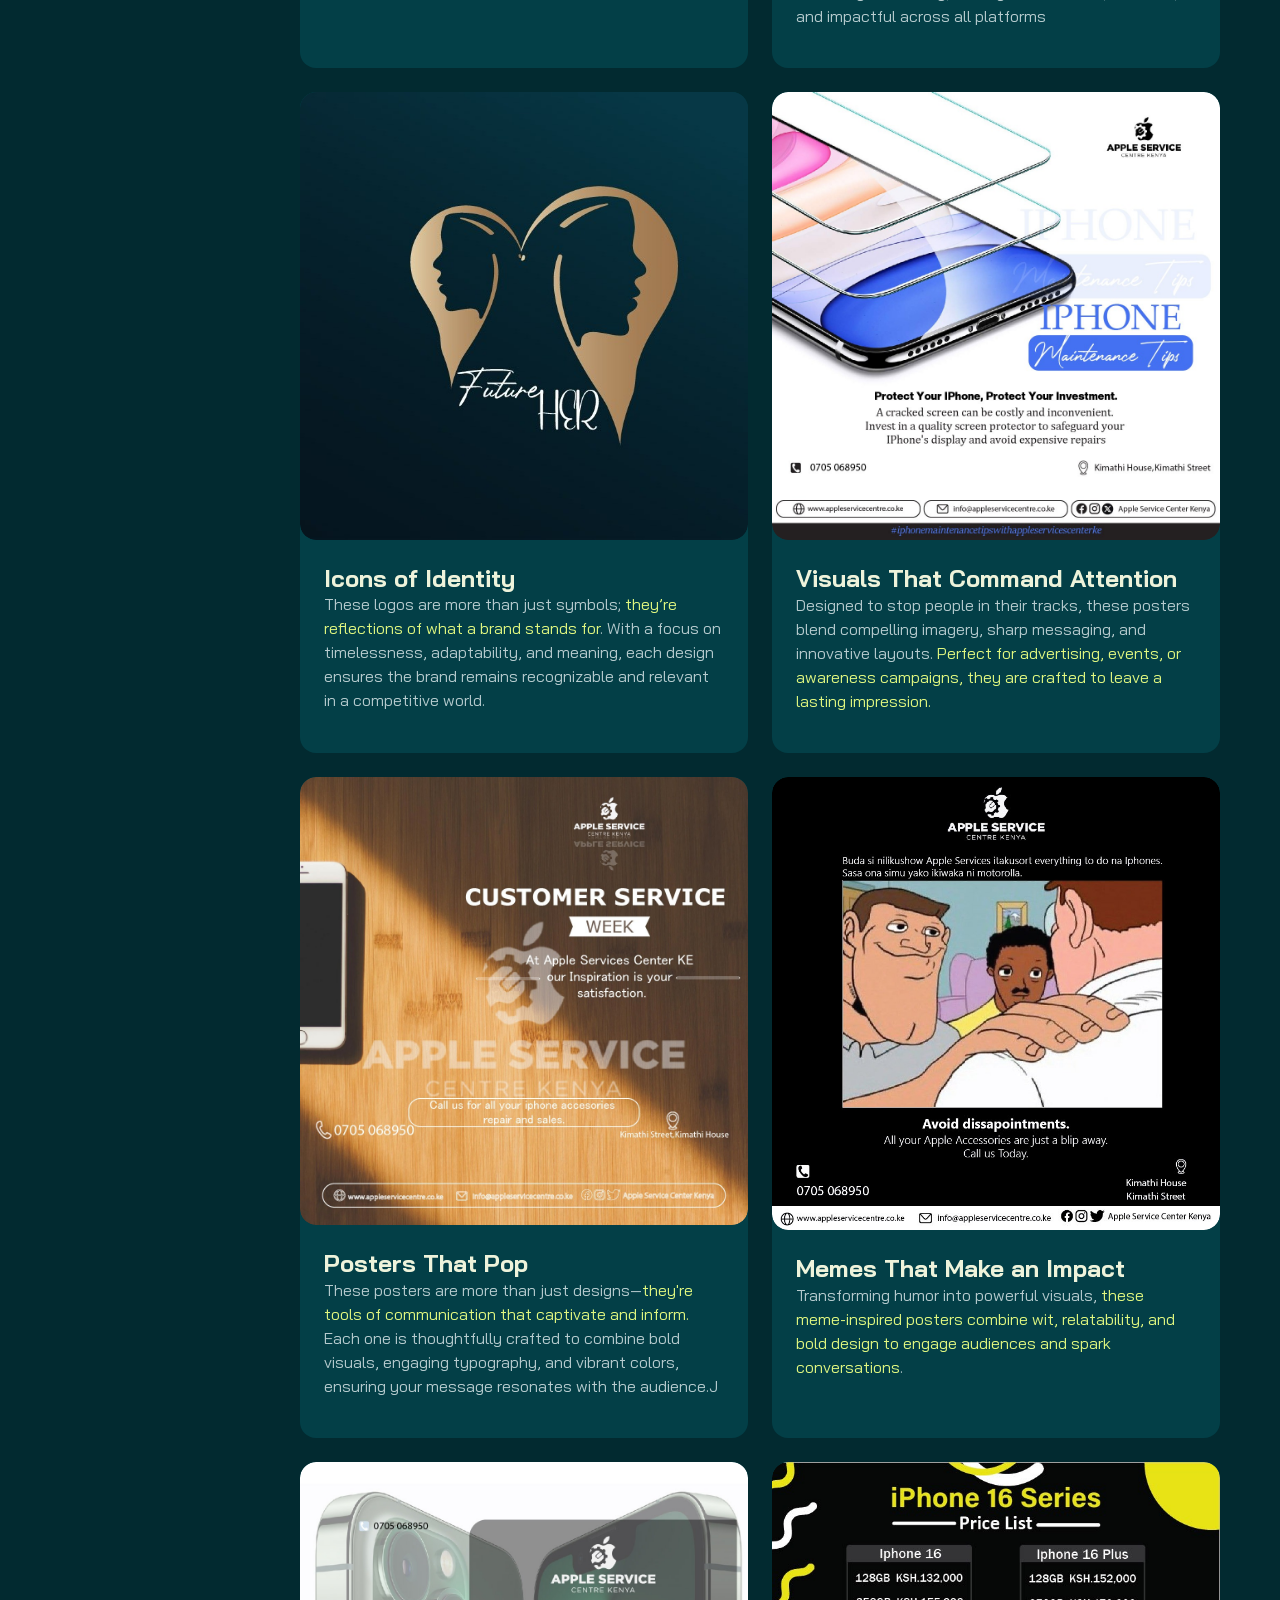
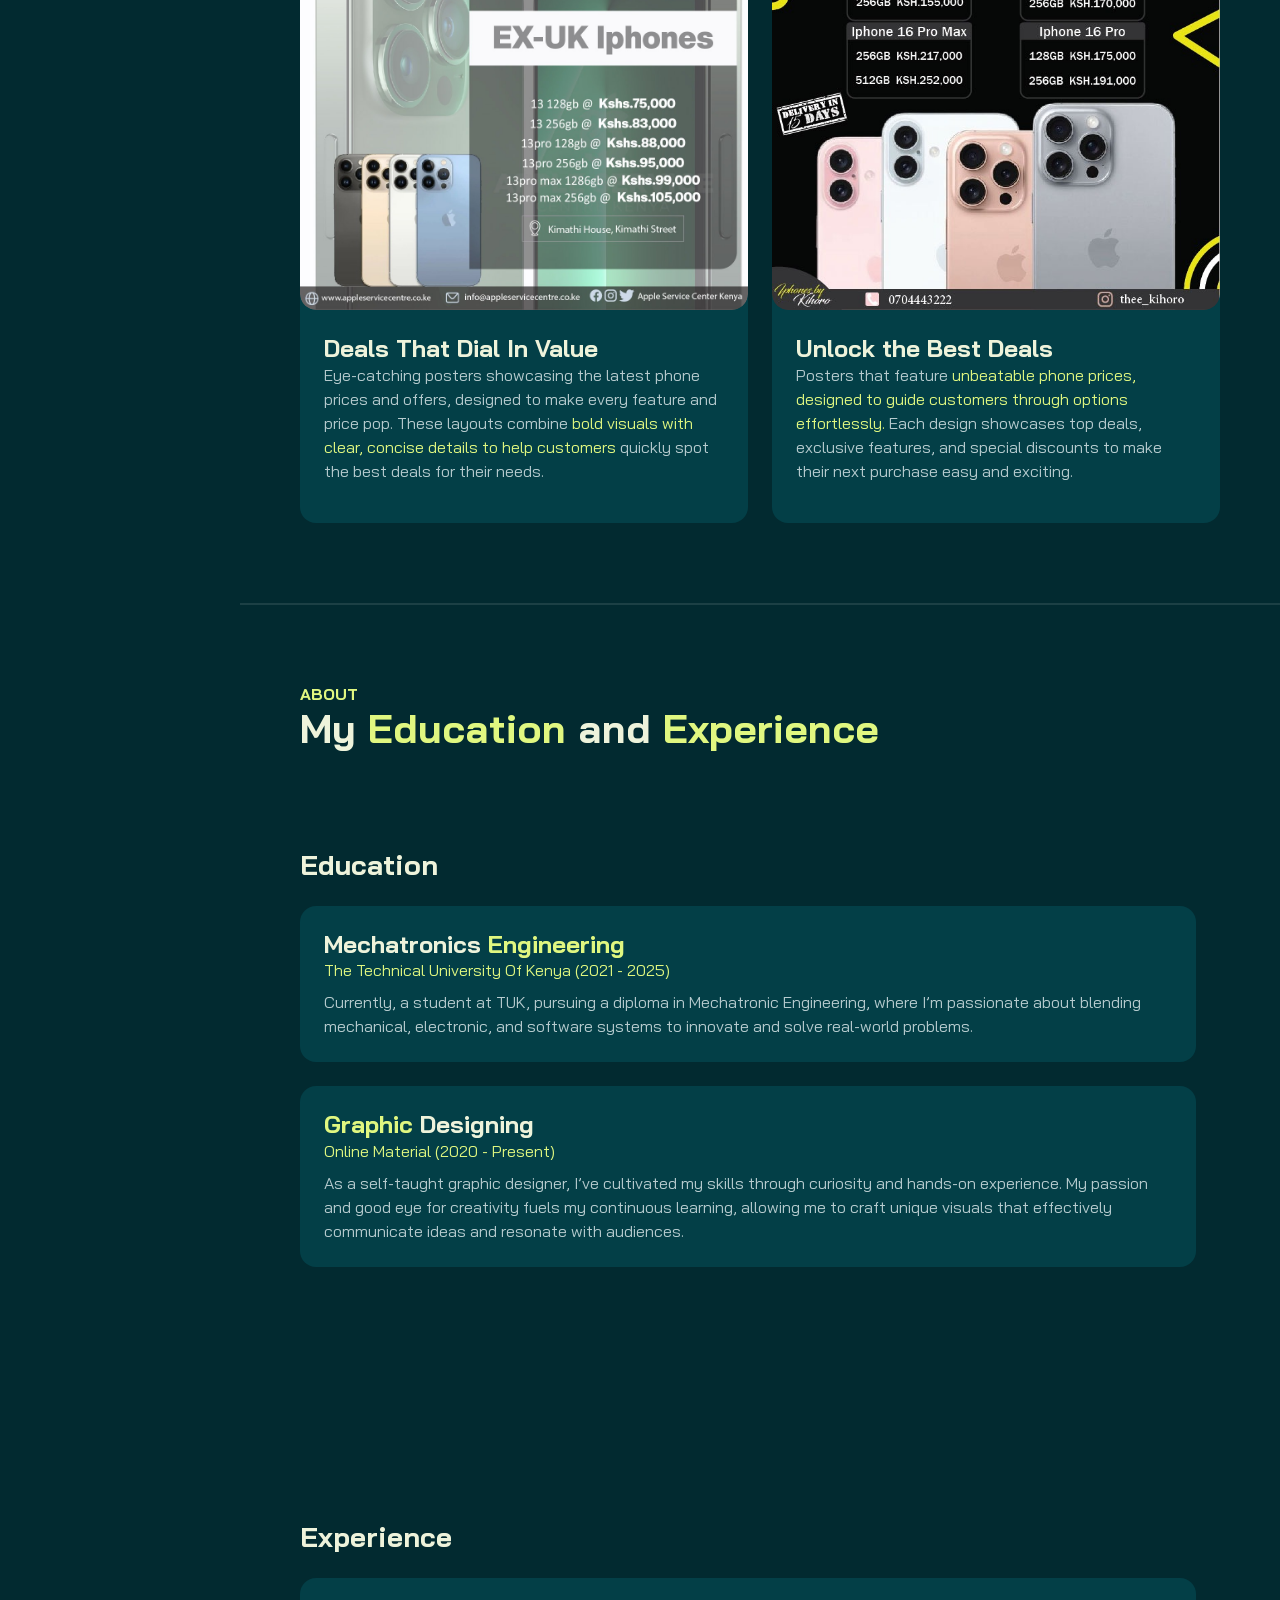
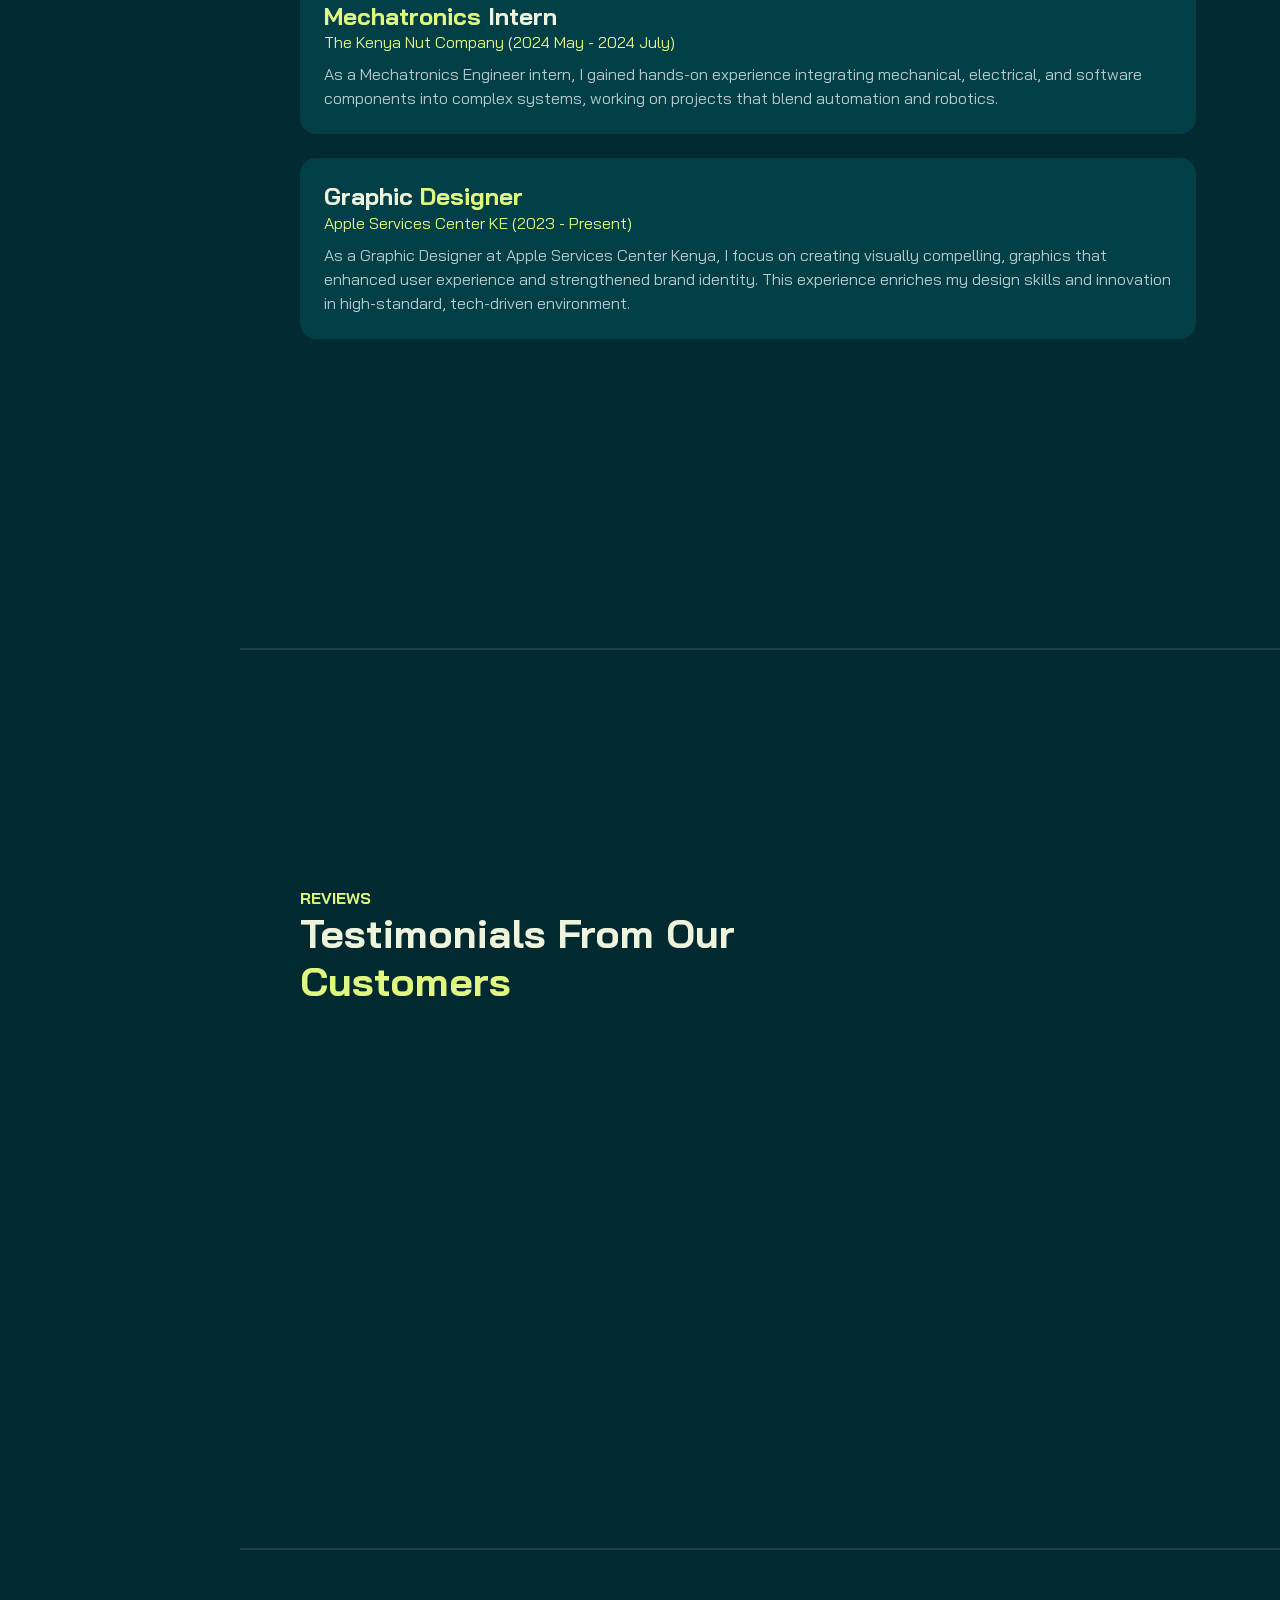
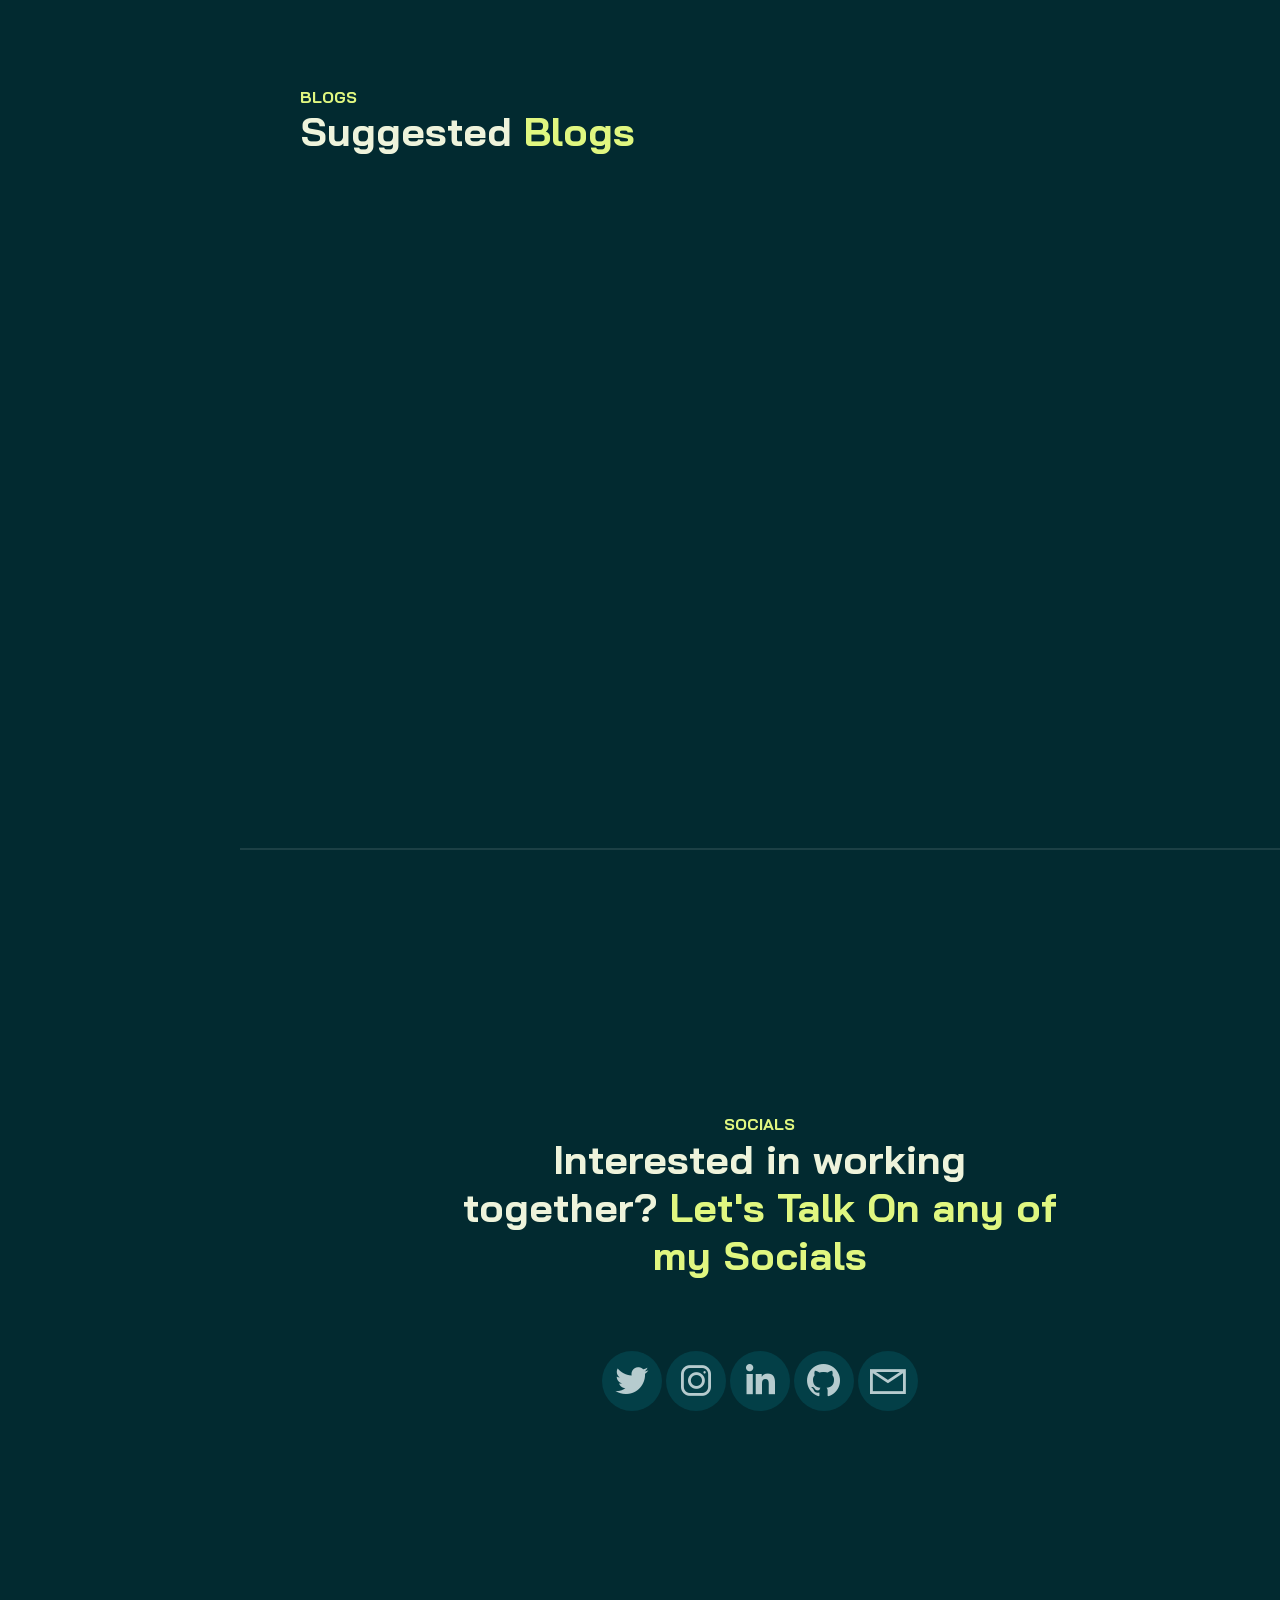
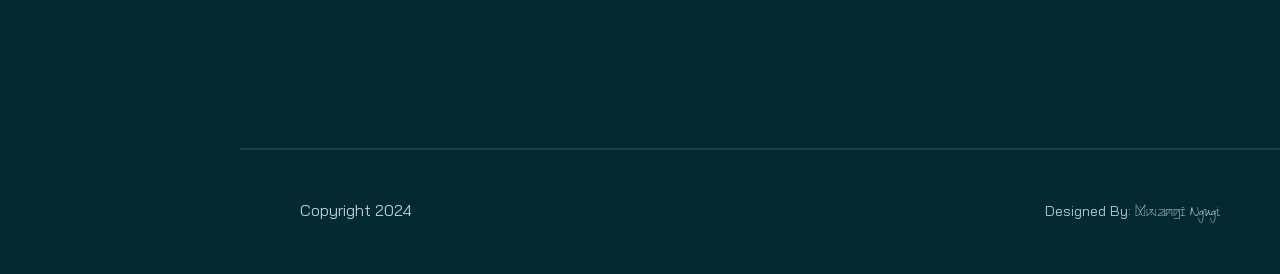
==== commit 03f3bb0f: "mail added" ====
--- a/HTML.html
+++ b/HTML.html
@@ -50,7 +50,8 @@
                 <div class="col-lg-12">
                     <h1 class="display-4 fw-bold text-center" data-aos="fade-up"><span class="text-brand">WEB DEVELOPER, UI/UX AND GRAPHIC DESIGNER</span>
                         FROM NAIROBI, KE</h1>
-                    <p class="lead mt-2 mb-4 text-center" data-aos="fade-up" data-aos-delay="300">Welcome to my portfolio! My name
+                    <p class="lead mt-2 mb-4 text-center" data-aos="fade-up" data-aos-delay="300">Welcome to my
+                        portfolio! My name
                         is <span
                                 class="text-brand">Mwangi Lawrence</span>, a passionate Graphic, UI/UX
                         Designer, and Web Developer. I’m dedicated to crafting innovative and impactful designs that
@@ -588,6 +589,9 @@
                                    target="_blank"><i class="lab la-linkedin-in"></i></a>
                                 <a href="https://github.com/CreatorLarry" target="_blank"><i
                                         class="lab la-github"></i></a>
+                                <a href="mailto: lawrencengugi90@gmail.com" target="_blank"><i
+                                        class="las la-envelope"></i></a>
+
                             </div>
                         </div>
                     </div>
